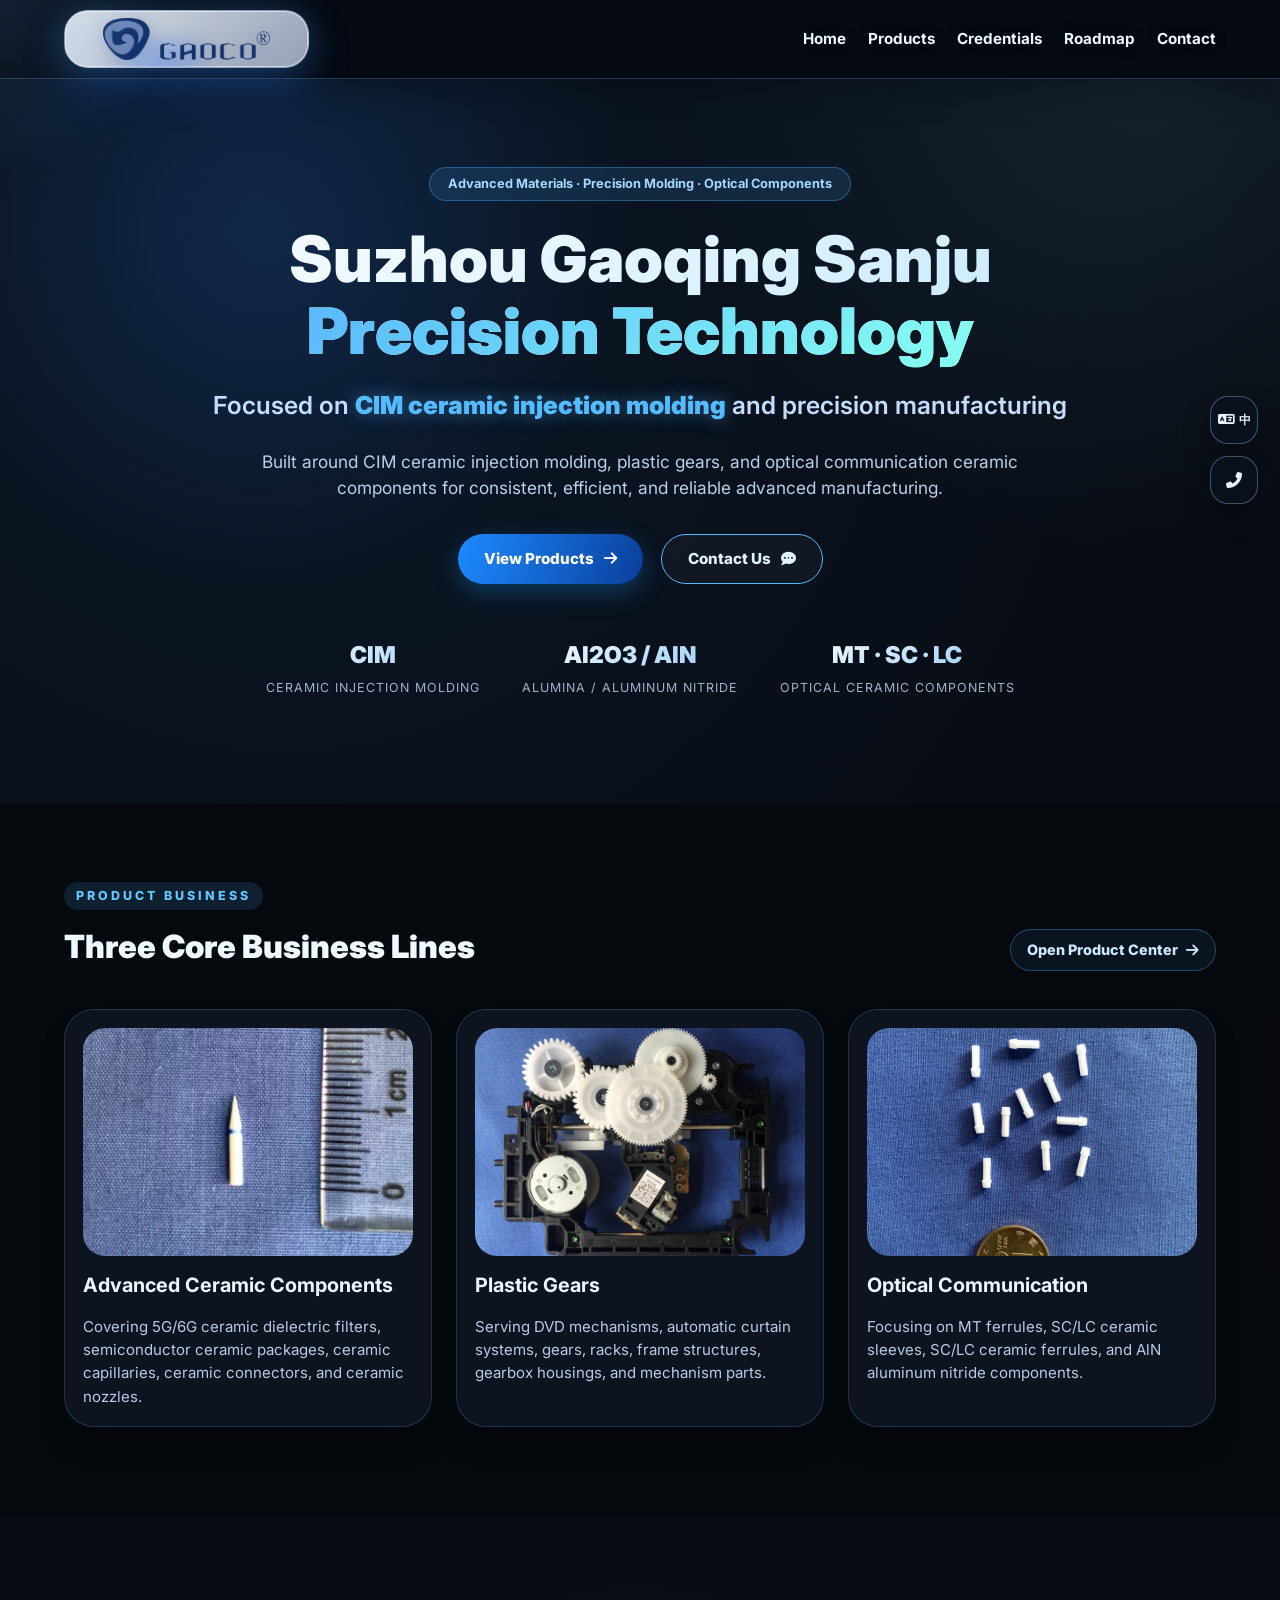
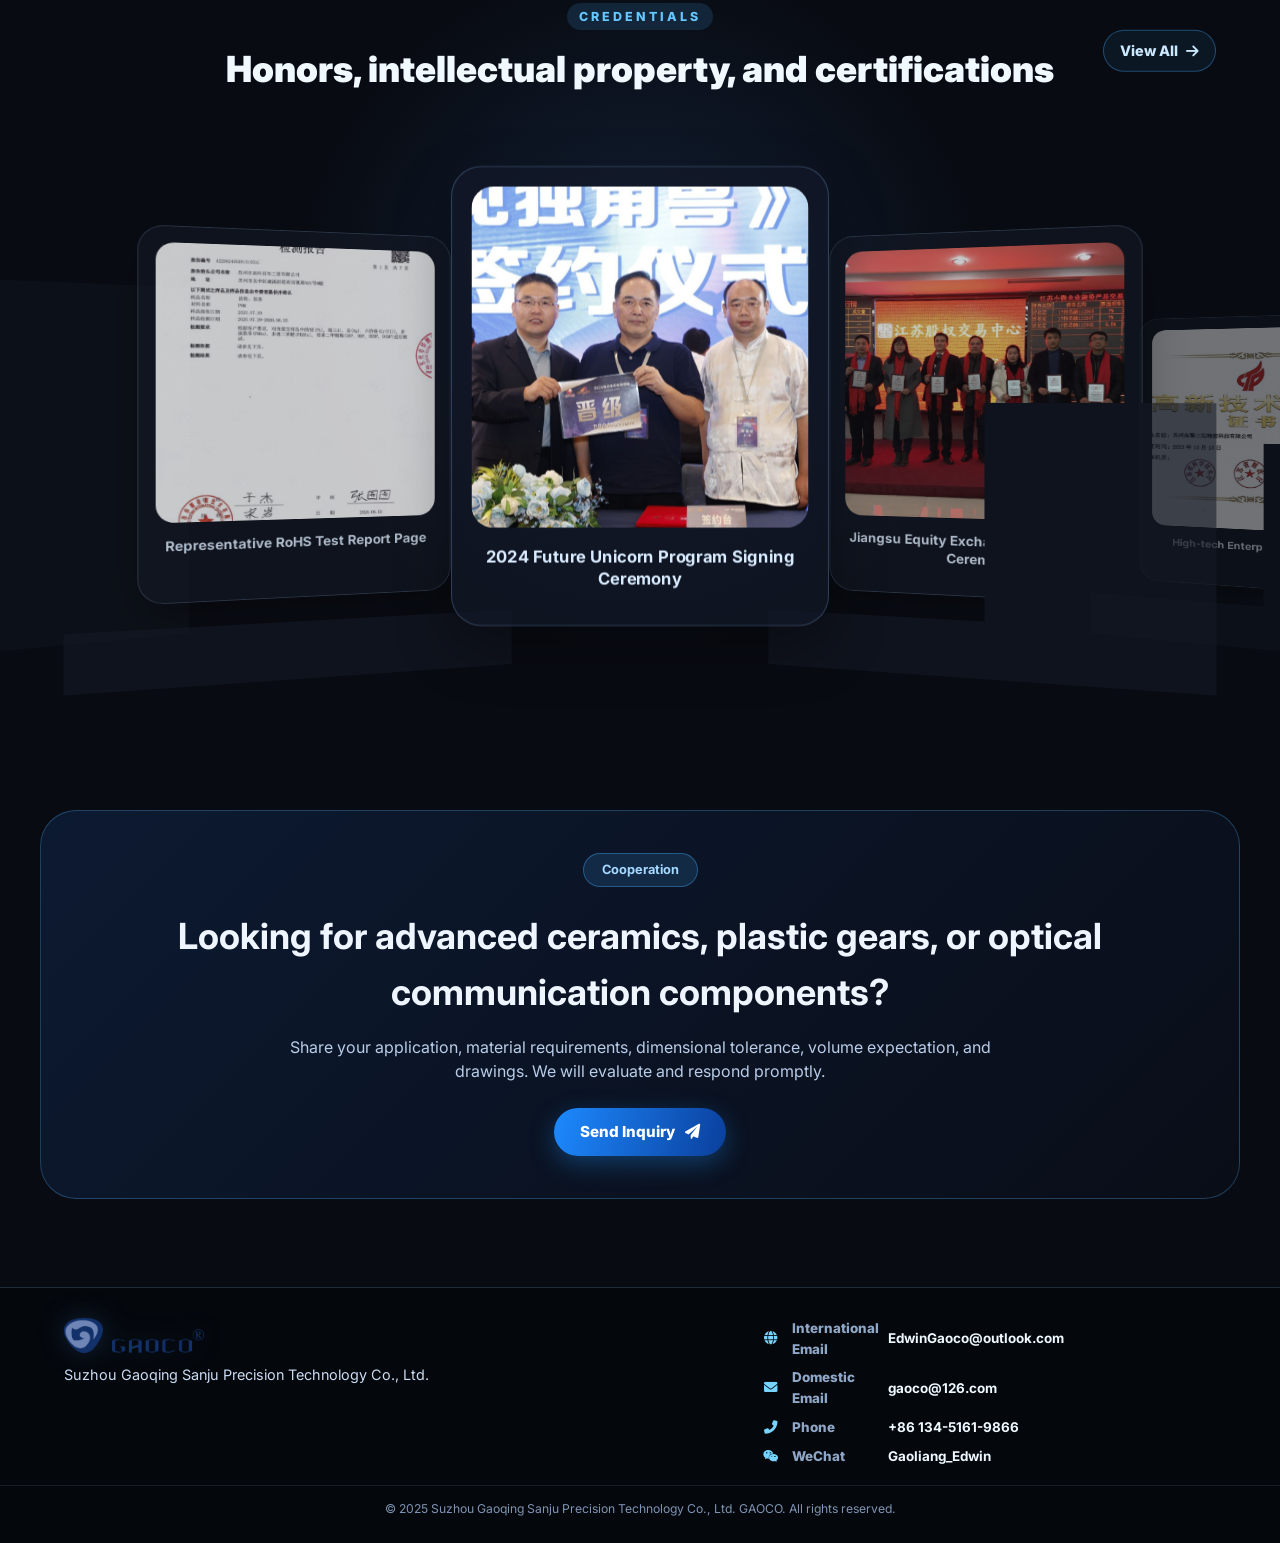
==== index.html @ 497a9c97 "Add files via upload" ====
<!DOCTYPE html>

<html lang="zh-CN">
<head>
<meta charset="utf-8"/>
<meta content="width=device-width, initial-scale=1.0" name="viewport"/>
<title>苏州高擎三炬精密科技 | GAOCO 先进陶瓷 CIM 塑胶齿轮 光通信</title>
<meta content="我们聚焦先进陶瓷、CIM陶瓷精密注塑成型、塑胶齿轮、DVD机芯零部件、光通信MT插芯、陶瓷劈刀、Al2O3与AlN器件。" name="description"/>
<meta content="苏州高擎三炬精密科技有限公司, Suzhou Gaoqing Sanju Precision Technology Co. Ltd., GAOCO, 先进陶瓷, advanced ceramics, CIM, ceramic injection molding, 陶瓷精密注塑成型, Al2O3, AlN, 氧化铝, 氮化铝, alumina, aluminum nitride, 粉体, powder, 器件, components, 塑胶, plastic, 塑胶齿轮, plastic gears, 齿轮齿条, gear rack, 光通信, optical communication, 陶瓷劈刀, ceramic capillary, MT插芯, MT ferrule, SC/LC陶瓷套筒, ceramic sleeve, SC/LC陶瓷插芯, ceramic ferrule, 5G陶瓷滤波器, 6G陶瓷滤波器" name="keywords"/>
<meta content="苏州高擎三炬精密科技有限公司" name="author"/>
<meta content="index, follow" name="robots"/>
<link href="https://gaoco.org/" rel="canonical"/>
<meta content="苏州高擎三炬精密科技 | GAOCO 先进陶瓷 CIM 塑胶齿轮 光通信" property="og:title"/>
<meta content="我们聚焦先进陶瓷、CIM陶瓷精密注塑成型、塑胶齿轮、DVD机芯零部件、光通信MT插芯、陶瓷劈刀、Al2O3与AlN器件。" property="og:description"/>
<meta content="website" property="og:type"/>
<meta content="https://gaoco.org/" property="og:url"/>
<meta content="GAOCO | 苏州高擎三炬精密科技有限公司" property="og:site_name"/>
<meta content="zh_CN" property="og:locale"/>
<link href="assets/favicon.ico" rel="icon"/>
<link href="assets/favicon.ico" rel="apple-touch-icon"/>
<link href="https://fonts.googleapis.com/css2?family=Inter:wght@400;500;600;700;800;900&amp;display=swap" rel="stylesheet"/>
<link href="https://cdnjs.cloudflare.com/ajax/libs/font-awesome/6.0.0-beta3/css/all.min.css" rel="stylesheet"/>
<link href="style.css?v=20260614-14" rel="stylesheet"/>
</head>
<body data-page="home">
<div aria-hidden="true" class="cursor-glow"></div>
<aside aria-label="Quick actions" class="floating-sidebar">
<button aria-label="Switch language" class="float-btn language-toggle" id="languageToggle" type="button">
<i aria-hidden="true" class="fas fa-language"></i>
<span id="languageToggleText">EN</span>
</button>
<a aria-label="Contact Us" class="float-btn" href="contacts.html">
<i aria-hidden="true" class="fas fa-phone-alt"></i>
</a>
</aside>
<header class="site-header">
<div class="container header-flex">
<a aria-label="GAOCO Home" class="brand-logo" href="index.html">
<span class="brand-logo-shell">
<span aria-hidden="true" class="brand-logo-glow"></span>
<img alt="GAOCO trademark logo" src="assets/gaoco-logo-transparent.png"/>
</span>
</a>
<button aria-expanded="false" aria-label="Toggle navigation" class="mobile-menu-btn" data-menu-toggle="" type="button">
<i aria-hidden="true" class="fas fa-bars"></i>
</button>
<nav aria-label="Main navigation" id="mainNav">
<a data-i18n="navHome" href="index.html">首页</a>
<a data-i18n="navProducts" href="products.html">产品</a>
<a data-i18n="navCredentials" href="credentials.html">资质荣誉</a>
<a data-i18n="navRoadmap" href="roadmap.html">发展方向</a>
<a data-i18n="navContact" href="contacts.html">联系</a>
</nav>
</div>
</header>
<main>
<section class="hero" id="home">
<div class="container hero-inner">
<div class="badge" data-i18n="homeBadge">先进材料 · 精密成型 · 光通信器件</div>
<h1>
<span data-i18n="homeTitleLine1">苏州高擎三炬</span><br/>
<span class="highlight" data-i18n="homeTitleHighlight">精密科技</span>
</h1>
<div class="dynamic-wrap">
<span data-i18n="homeFocusPrefix">聚焦</span>
<span id="changingWord">先进陶瓷</span>
<span data-i18n="homeFocusSuffix">与精密制造</span>
</div>
<p data-i18n="homeSubtitle">以 CIM 陶瓷精密注塑成型、塑胶齿轮与光通信陶瓷器件为核心，服务高一致性、高效率、高可靠性的先进制造需求。</p>
<div class="btn-group">
<a class="btn btn-primary" href="products.html#productSelector"><span data-i18n="homeProductBtn">查看产品</span><i aria-hidden="true" class="fas fa-arrow-right"></i></a>
<a class="btn btn-outline" href="contacts.html"><span data-i18n="homeContactBtn">联系合作</span><i aria-hidden="true" class="fas fa-comment-dots"></i></a>
</div>
<div class="stats">
<div><strong>CIM</strong><span data-i18n="statCim">陶瓷精密注塑</span></div>
<div><strong>Al2O3 / AlN</strong><span data-i18n="statMaterials">氧化铝 / 氮化铝</span></div>
<div><strong>MT · SC · LC</strong><span data-i18n="statOptical">光通信陶瓷器件</span></div>
</div>
</div>
<div aria-hidden="true" class="hero-bg-shape"></div>
</section>
<section class="business-section" id="business">
<div class="container">
<div class="section-heading-row">
<div class="section-title align-left">
<span data-i18n="businessLabel">产品业务</span>
<h2 data-i18n="businessTitle">三大核心业务</h2>
</div>
<a class="section-link" href="products.html#productSelector"><span data-i18n="goProducts">进入产品中心</span><i aria-hidden="true" class="fas fa-arrow-right"></i></a>
</div>
<div class="business-grid">
<a class="business-card" data-open-product="advanced-ceramics" href="products.html#advanced-ceramics">
<div class="business-image"><img alt="Advanced ceramic components" src="assets/products/ceramic-capillary.jpg"/></div>
<h3 data-i18n="businessCeramicTitle">先进陶瓷器</h3>
<p data-i18n="businessCeramicText">覆盖 5G/6G 陶瓷介质滤波器、半导体陶瓷管壳、陶瓷劈刀、陶瓷连接器与陶瓷吸嘴。</p>
</a>
<a class="business-card" data-open-product="plastic-gears" href="products.html#plastic-gears">
<div class="business-image"><img alt="DVD mechanism plastic gears" src="assets/products/dvd-mechanism-main.jpg"/></div>
<h3 data-i18n="businessGearTitle">塑胶齿轮</h3>
<p data-i18n="businessGearText">面向 DVD 机芯、自动窗帘机、齿轮、齿条、框架结构件、齿轮箱体与机构件。</p>
</a>
<a class="business-card" data-open-product="optical-communication" href="products.html#optical-communication">
<div class="business-image"><img alt="Optical communication ceramics" src="assets/products/mt-ferrule.jpg"/></div>
<h3 data-i18n="businessOpticalTitle">光通信</h3>
<p data-i18n="businessOpticalText">聚焦 MT 插芯、SC/LC 陶瓷套筒、SC/LC 陶瓷插芯及 AlN 氮化铝相关器件。</p>
</a>
</div>
</div>
</section>
<section class="home-honors-section" id="honors">
<div class="container">
<div class="section-heading-row center-heading honor-heading-row">
<div class="section-title">
<span data-i18n="honorsLabel">资质荣誉</span>
<h2 data-i18n="honorsTitle">荣誉、知识产权与认证资料</h2>
</div>
<a class="section-link" href="credentials.html"><span data-i18n="goCredentials">查看全部</span><i aria-hidden="true" class="fas fa-arrow-right"></i></a>
</div>
<div aria-label="Company honors carousel" class="honor-orbit" data-honor-carousel=""><article class="honor-orbit-card" data-carousel-item=""><a aria-label="2024 预见未来独角兽计划签约仪式" href="credentials.html"><img alt="2024 预见未来独角兽计划签约仪式" src="assets/events/event-unicorn-signing.jpg"/></a><p data-bi="" data-en="2024 Future Unicorn Program Signing Ceremony" data-zh="2024 预见未来独角兽计划签约仪式">2024 预见未来独角兽计划签约仪式</p></article><article class="honor-orbit-card" data-carousel-item=""><a aria-label="江苏股权交易中心挂牌仪式" href="credentials.html"><img alt="江苏股权交易中心挂牌仪式" src="assets/events/event-equity-exchange.jpg"/></a><p data-bi="" data-en="Jiangsu Equity Exchange Center Listing Ceremony" data-zh="江苏股权交易中心挂牌仪式">江苏股权交易中心挂牌仪式</p></article><article class="honor-orbit-card" data-carousel-item=""><a aria-label="高新技术企业认定" href="credentials.html"><img alt="高新技术企业认定" src="assets/credentials/thumbs/cred-36.jpg"/></a><p data-bi="" data-en="High-tech Enterprise Recognition" data-zh="高新技术企业认定">高新技术企业认定</p></article><article class="honor-orbit-card" data-carousel-item=""><a aria-label="ISO 9001 质量管理体系认证" href="credentials.html"><img alt="ISO 9001 质量管理体系认证" src="assets/credentials/thumbs/cred-27.jpg"/></a><p data-bi="" data-en="ISO 9001 Quality Management System Certification" data-zh="ISO 9001 质量管理体系认证">ISO 9001 质量管理体系认证</p></article><article class="honor-orbit-card" data-carousel-item=""><a aria-label="GAOCO 商标注册" href="credentials.html"><img alt="GAOCO 商标注册" src="assets/credentials/thumbs/cred-14.jpg"/></a><p data-bi="" data-en="GAOCO Trademark Registration" data-zh="GAOCO 商标注册">GAOCO 商标注册</p></article><article class="honor-orbit-card" data-carousel-item=""><a aria-label="5G 陶瓷介质滤波器发明专利初审合格" href="credentials.html"><img alt="5G 陶瓷介质滤波器发明专利初审合格" src="assets/credentials/thumbs/cred-11.jpg"/></a><p data-bi="" data-en="5G Ceramic Dielectric Filter Patent Application: Preliminary Examination Passed" data-zh="5G 陶瓷介质滤波器发明专利初审合格">5G 陶瓷介质滤波器发明专利初审合格</p></article><article class="honor-orbit-card" data-carousel-item=""><a aria-label="陶瓷微孔注塑成型模具知识产权" href="credentials.html"><img alt="陶瓷微孔注塑成型模具知识产权" src="assets/credentials/thumbs/cred-08.jpg"/></a><p data-bi="" data-en="IP for Ceramic Micro-hole Injection Molding Mold" data-zh="陶瓷微孔注塑成型模具知识产权">陶瓷微孔注塑成型模具知识产权</p></article><article class="honor-orbit-card" data-carousel-item=""><a aria-label="江苏股权交易中心挂牌企业" href="credentials.html"><img alt="江苏股权交易中心挂牌企业" src="assets/credentials/thumbs/cred-18.jpg"/></a><p data-bi="" data-en="Listed Enterprise at Jiangsu Equity Exchange Center" data-zh="江苏股权交易中心挂牌企业">江苏股权交易中心挂牌企业</p></article><article class="honor-orbit-card" data-carousel-item=""><a aria-label="企业信用等级证书" href="credentials.html"><img alt="企业信用等级证书" src="assets/credentials/thumbs/cred-20.jpg"/></a><p data-bi="" data-en="Enterprise Credit Rating Certificate" data-zh="企业信用等级证书">企业信用等级证书</p></article><article class="honor-orbit-card" data-carousel-item=""><a aria-label="RoHS 检测报告代表页" href="credentials.html"><img alt="RoHS 检测报告代表页" src="assets/credentials/thumbs/cred-37.jpg"/></a><p data-bi="" data-en="Representative RoHS Test Report Page" data-zh="RoHS 检测报告代表页">RoHS 检测报告代表页</p></article></div>
</div>
</section>
<section class="cta-section">
<div class="container cta-card">
<span class="tag" data-i18n="homeCtaTag">项目合作</span>
<h2 data-i18n="homeCtaTitle">正在寻找先进陶瓷、塑胶齿轮或光通信器件方案？</h2>
<p data-i18n="homeCtaText">欢迎提供应用场景、材料要求、尺寸公差、产量预期与图纸资料，我们将尽快评估并反馈。</p>
<a class="btn btn-primary" href="contacts.html"><span data-i18n="homeCtaBtn">发送需求</span><i aria-hidden="true" class="fas fa-paper-plane"></i></a>
</div>
</section>
</main>
<footer class="site-footer">
<div class="container footer-grid footer-vertical">
<div class="footer-brand-block">
<img alt="GAOCO logo" class="footer-logo" src="assets/gaoco-logo-transparent.png"/>
<p data-i18n="footerCompany">苏州高擎三炬精密科技有限公司</p>
</div>
<div aria-label="Footer contact information" class="footer-contact-stack">
<div><i aria-hidden="true" class="fas fa-globe"></i><span data-i18n="footerInternationalEmail">国际邮箱</span><a href="mailto:EdwinGaoco@outlook.com">EdwinGaoco@outlook.com</a></div>
<div><i aria-hidden="true" class="fas fa-envelope"></i><span data-i18n="footerDomesticEmail">国内邮箱</span><a href="mailto:gaoco@126.com">gaoco@126.com</a></div>
<div><i aria-hidden="true" class="fas fa-phone-alt"></i><span data-i18n="footerPhone">电话</span><a href="tel:+8613451619866">+86 134-5161-9866</a></div>
<div><i aria-hidden="true" class="fab fa-weixin"></i><span data-i18n="footerWechat">微信</span><strong>Gaoliang_Edwin</strong></div>
</div>
</div>
<p class="footer-ownership" data-i18n="footerOwnership">© 2025 苏州高擎三炬精密科技有限公司 GAOCO. 保留一切权利。</p></footer>
<script defer="" src="script.js?v=20260614-14"></script>
</body>
</html>
---- style.css ----
*{margin:0;padding:0;box-sizing:border-box}html{scroll-behavior:smooth}body{font-family:'Inter',system-ui,-apple-system,BlinkMacSystemFont,'Segoe UI',sans-serif;background:#080b12;color:#eef5ff;line-height:1.55;overflow-x:hidden}a{color:inherit}.container{max-width:1200px;margin:0 auto;padding:0 24px}.cursor-glow{position:fixed;width:360px;height:360px;background:radial-gradient(circle,rgba(103,180,255,.14),rgba(103,180,255,0) 70%);border-radius:50%;pointer-events:none;transform:translate(-50%,-50%);z-index:999;will-change:left,top}.floating-sidebar{position:fixed;right:22px;top:50%;transform:translateY(-50%);display:flex;flex-direction:column;gap:12px;z-index:800}.float-btn{width:48px;height:48px;border-radius:18px;border:1px solid rgba(147,197,253,.38);background:rgba(11,18,31,.68);backdrop-filter:blur(16px);box-shadow:0 12px 28px rgba(0,0,0,.28);color:#e6f4ff;display:inline-flex;align-items:center;justify-content:center;gap:4px;cursor:pointer;text-decoration:none;transition:.22s ease;font-family:inherit;font-weight:800}.float-btn:hover{transform:translateX(-4px);background:rgba(66,165,245,.26);border-color:rgba(147,197,253,.8)}.float-btn span{font-size:.72rem}.site-header{position:sticky;top:0;z-index:700;background:rgba(7,12,23,.88);backdrop-filter:blur(18px);border-bottom:1px solid rgba(147,197,253,.24);box-shadow:0 10px 32px rgba(0,0,0,.22)}.header-flex{display:flex;justify-content:space-between;align-items:center;gap:22px;min-height:78px}.brand-logo{display:inline-flex;text-decoration:none;align-items:center}.brand-logo-shell{position:relative;display:inline-flex;align-items:center;height:58px;width:245px;padding:7px 16px;border-radius:24px;background:linear-gradient(135deg,rgba(255,255,255,.78),rgba(221,235,255,.62));border:1px solid rgba(26,55,111,.2);box-shadow:0 0 0 1px rgba(255,255,255,.55) inset,0 16px 42px rgba(24,72,150,.18),0 0 35px rgba(79,156,255,.16);overflow:hidden}.brand-logo-shell::after{content:"";position:absolute;inset:-50% auto -50% -80%;width:45%;transform:rotate(18deg);background:linear-gradient(90deg,transparent,rgba(255,255,255,.85),transparent);animation:logoSweep 5.5s ease-in-out infinite}.brand-logo-glow{position:absolute;inset:auto auto -38px 22px;width:150px;height:70px;background:radial-gradient(circle,rgba(44,117,255,.35),transparent 70%);filter:blur(6px)}.brand-logo img{position:relative;z-index:2;width:100%;height:100%;object-fit:contain;filter:drop-shadow(0 4px 10px rgba(19,54,117,.22))}.mobile-menu-btn{display:none;background:rgba(8,15,28,.72);color:#eaf5ff;border:1px solid rgba(147,197,253,.38);border-radius:15px;width:44px;height:44px}nav{display:flex;gap:22px;flex-wrap:wrap;align-items:center}nav a{color:#eff7ff;text-decoration:none;font-weight:700;font-size:.95rem;text-shadow:0 1px 12px rgba(0,0,0,.4);transition:.2s ease;position:relative}nav a::after{content:"";position:absolute;left:0;bottom:-8px;width:0;height:2px;background:#78c8ff;transition:.2s ease}nav a:hover{color:#fff}nav a:hover::after{width:100%}@keyframes logoSweep{0%,35%{left:-80%;opacity:0}55%{opacity:1}78%,100%{left:130%;opacity:0}}
.badge,.tag{display:inline-block;background:rgba(66,165,245,.15);padding:6px 18px;border-radius:40px;font-size:.8rem;font-weight:700;color:#a7d8ff;border:1px solid rgba(66,165,245,.4);margin-bottom:22px}.hero{position:relative;padding:88px 0 106px;overflow:hidden;background:radial-gradient(circle at 20% 20%,rgba(52,123,255,.16),transparent 32%),radial-gradient(circle at 90% 0%,rgba(122,214,255,.1),transparent 35%)}.hero-inner{text-align:center;position:relative;z-index:2}.hero h1{font-size:clamp(2.3rem,6vw,4rem);font-weight:900;line-height:1.12;margin-bottom:20px;background:linear-gradient(135deg,#fff,#bfe7ff);-webkit-background-clip:text;background-clip:text;color:transparent}.highlight{background:linear-gradient(135deg,#58b8ff,#87fff1);-webkit-background-clip:text;background-clip:text;color:transparent}.dynamic-wrap{font-size:clamp(1.1rem,3vw,1.55rem);font-weight:600;margin:18px 0 24px;color:#c3ddff}.dynamic-wrap #changingWord{color:#54bbff;font-weight:900;display:inline-block;min-width:126px;text-shadow:0 0 18px rgba(84,187,255,.5)}.hero p{font-size:1.08rem;color:#bad0eb;max-width:760px;margin:0 auto 32px}.btn-group{display:flex;justify-content:center;gap:18px;flex-wrap:wrap;margin-bottom:54px}.btn{display:inline-flex;align-items:center;justify-content:center;gap:10px;padding:12px 26px;font-weight:800;border-radius:40px;font-size:.95rem;cursor:pointer;transition:.25s ease;border:none;font-family:inherit;text-decoration:none}.btn-primary{background:linear-gradient(105deg,#1d8aff,#0a3f9c);color:white;box-shadow:0 8px 24px rgba(30,136,229,.35)}.btn-primary:hover{transform:translateY(-3px);box-shadow:0 16px 35px rgba(30,136,229,.45)}.btn-outline{background:rgba(255,255,255,.03);border:1px solid #58b8ff;color:#e0f2fe}.btn-outline:hover{background:rgba(88,184,255,.1);border-color:#9de9ff;transform:translateY(-2px)}.stats{display:flex;justify-content:center;gap:42px;flex-wrap:wrap}.stats div{text-align:center}.stats strong{display:block;font-size:1.45rem;font-weight:900;background:linear-gradient(135deg,#fff,#90caf9);-webkit-background-clip:text;background-clip:text;color:transparent}.stats span{font-size:.78rem;text-transform:uppercase;letter-spacing:1px;color:#9fb2cc}.hero-bg-shape{position:absolute;top:-30%;left:-20%;width:140%;height:140%;background:radial-gradient(circle at 30% 40%,rgba(30,136,229,.1),transparent 70%);pointer-events:none}.page-hero{padding:78px 0 54px;text-align:center;background:radial-gradient(circle at 30% 10%,rgba(66,165,245,.16),transparent 35%),radial-gradient(circle at 80% 20%,rgba(128,222,234,.08),transparent 30%)}.page-hero h1{max-width:900px;margin:0 auto 18px;font-size:clamp(2rem,5vw,3rem);line-height:1.16;font-weight:900;background:linear-gradient(135deg,#fff,#a7d8ff);-webkit-background-clip:text;background-clip:text;color:transparent}.page-hero p{max-width:760px;margin:0 auto;color:#aec1dc;font-size:1.05rem}.section-heading-row{display:flex;justify-content:space-between;align-items:flex-end;gap:24px;margin-bottom:38px}.center-heading{align-items:center}.section-title{text-align:center;margin-bottom:42px}.section-title.align-left{text-align:left;margin-bottom:0}.section-title span{display:inline-block;font-size:.78rem;font-weight:800;text-transform:uppercase;letter-spacing:3px;color:#64c7ff;background:rgba(66,165,245,.15);padding:4px 12px;border-radius:30px;margin-bottom:12px}.section-title h2{font-size:clamp(1.7rem,4vw,2.25rem);font-weight:900;color:#f0f9ff}.section-link{display:inline-flex;align-items:center;gap:8px;flex-shrink:0;color:#cceaff;text-decoration:none;border:1px solid rgba(66,165,245,.38);background:rgba(66,165,245,.08);padding:9px 16px;border-radius:999px;font-size:.9rem;font-weight:800;transition:.2s}.section-link:hover{color:#fff;background:rgba(66,165,245,.22);transform:translateY(-2px)}
.business-section,.products-section,.credential-section,.roadmap-section{padding:78px 0 88px}.business-section{background:rgba(5,7,12,.72)}.business-grid{display:grid;grid-template-columns:repeat(3,minmax(0,1fr));gap:24px}.business-card,.product-detail-card,.credential-doc-card,.roadmap-card,.contact-list-card,.curtain-placeholder-card{background:rgba(18,24,39,.76);border:1px solid rgba(90,174,255,.22);border-radius:30px;box-shadow:0 20px 38px -22px rgba(0,0,0,.58);transition:.25s ease}.business-card{text-decoration:none;padding:18px;display:flex;flex-direction:column;gap:14px}.business-card:hover,.product-detail-card:hover,.credential-doc-card:hover,.roadmap-card:hover{transform:translateY(-6px);border-color:rgba(90,174,255,.58);background:rgba(25,33,51,.88)}.business-image,.detail-image,.credential-thumb{border-radius:22px;overflow:hidden;background:linear-gradient(135deg,rgba(66,165,245,.18),rgba(255,255,255,.08));position:relative}.business-image{aspect-ratio:1.45/1}.business-image img,.detail-image img,.credential-thumb img{width:100%;height:100%;object-fit:cover;display:block}.business-card h3,.product-detail-card h3{font-size:1.24rem}.business-card p,.product-detail-card p,.credential-doc-card p,.roadmap-card p{color:#b8cbe6;font-size:.94rem}.home-honors-section{padding:84px 0 96px;overflow:hidden;background:radial-gradient(circle at 50% 50%,rgba(78,152,255,.1),transparent 45%)}.honor-orbit{position:relative;height:420px;max-width:1100px;margin:0 auto;perspective:1200px}.honor-orbit-card{position:absolute;top:50%;left:50%;width:260px;height:318px;transform:translate(-50%,-50%) scale(.6);opacity:0;z-index:1;border-radius:28px;background:rgba(18,24,39,.72);border:1px solid rgba(147,197,253,.24);box-shadow:0 20px 50px rgba(0,0,0,.35);padding:14px;transition:transform .7s cubic-bezier(.2,.8,.2,1),opacity .7s,z-index .7s,filter .7s}.honor-orbit-card img{width:100%;height:230px;object-fit:cover;border-radius:20px;background:#e9f0fb}.honor-orbit-card p{margin-top:10px;font-size:.86rem;color:#d9ebff;font-weight:700;text-align:center}.honor-orbit-card.pos-center{opacity:1;z-index:5;transform:translate(-50%,-50%) translateX(0) scale(1.08);filter:none}.honor-orbit-card.pos-left1{opacity:.78;z-index:4;transform:translate(-50%,-50%) translateX(-260px) translateY(16px) rotateY(18deg) scale(.9);filter:saturate(.85)}.honor-orbit-card.pos-right1{opacity:.78;z-index:4;transform:translate(-50%,-50%) translateX(260px) translateY(16px) rotateY(-18deg) scale(.9);filter:saturate(.85)}.honor-orbit-card.pos-left2{opacity:.42;z-index:2;transform:translate(-50%,-50%) translateX(-480px) translateY(46px) rotateY(30deg) scale(.72);filter:saturate(.7) blur(.2px)}.honor-orbit-card.pos-right2{opacity:.42;z-index:2;transform:translate(-50%,-50%) translateX(480px) translateY(46px) rotateY(-30deg) scale(.72);filter:saturate(.7) blur(.2px)}.honor-orbit-card.is-paused{box-shadow:0 0 0 1px rgba(145,220,255,.9),0 24px 70px rgba(64,168,255,.32)}.carousel-hint{text-align:center;color:#9fb5d2;font-size:.86rem;margin-top:8px}.cta-section{padding:40px 0 88px}.cta-card{padding:42px;border-radius:36px;text-align:center;background:linear-gradient(135deg,rgba(13,28,52,.92),rgba(10,14,24,.95));border:1px solid rgba(88,184,255,.28)}.cta-card h2{font-size:clamp(1.55rem,4vw,2.25rem);margin-bottom:14px}.cta-card p{max-width:720px;margin:0 auto 24px;color:#b9cce8}.product-selector-wrap{scroll-margin-top:110px}.compact-title{margin-bottom:18px}.product-selector{display:grid;grid-template-columns:repeat(3,minmax(0,1fr));gap:14px;background:rgba(15,22,35,.64);padding:10px;border:1px solid rgba(88,184,255,.22);border-radius:28px;position:sticky;top:96px;z-index:50;backdrop-filter:blur(14px)}.product-tab,.credential-tab{border:1px solid rgba(147,197,253,.25);background:rgba(255,255,255,.04);color:#cfe7ff;border-radius:20px;padding:15px 18px;font-family:inherit;font-weight:900;display:flex;align-items:center;justify-content:center;gap:10px;cursor:pointer;transition:.22s}.product-tab:hover,.product-tab.active,.credential-tab:hover,.credential-tab.active{background:linear-gradient(135deg,rgba(43,136,255,.35),rgba(55,210,255,.15));border-color:rgba(122,209,255,.72);color:#fff;box-shadow:0 14px 30px rgba(0,0,0,.22)}.product-panels{margin-top:32px}.product-panel{display:none;animation:panelIn .35s ease;scroll-margin-top:124px}.product-panel.active{display:block}@keyframes panelIn{from{opacity:0;transform:translateY(12px)}to{opacity:1;transform:translateY(0)}}.panel-head{max-width:840px;margin:0 auto 26px;text-align:center}.panel-head h2{font-size:clamp(1.6rem,4vw,2.25rem);margin-bottom:12px}.panel-head p{color:#b7cae5}.detailed-grid{display:grid;grid-template-columns:repeat(3,minmax(0,1fr));gap:24px}.optical-grid{grid-template-columns:repeat(4,minmax(0,1fr))}.product-detail-card{padding:18px}.detail-image{aspect-ratio:1.28/1;margin-bottom:16px}.cooperation-note{margin-top:12px;padding:12px;border-radius:16px;background:rgba(89,172,255,.1);border:1px solid rgba(89,172,255,.25);color:#e4f5ff!important;font-weight:700}.product-side-tools{position:fixed;left:20px;top:50%;transform:translateY(-50%);z-index:650;display:flex;flex-direction:column;gap:10px}.product-side-tools button{width:88px;min-height:54px;border-radius:18px;border:1px solid rgba(147,197,253,.35);background:rgba(11,18,31,.72);color:#eaf6ff;backdrop-filter:blur(15px);cursor:pointer;font-family:inherit;font-weight:800;font-size:.78rem;display:flex;flex-direction:column;align-items:center;justify-content:center;gap:4px;box-shadow:0 12px 28px rgba(0,0,0,.24)}.product-side-tools button:hover{background:rgba(66,165,245,.25)}.star-assembly{position:relative;min-height:720px;border-radius:42px;background:radial-gradient(circle at 50% 46%,rgba(90,174,255,.18),rgba(13,20,35,.94) 55%,rgba(7,10,18,.96));border:1px solid rgba(88,184,255,.25);overflow:hidden;padding:34px;margin-bottom:28px}.assembly-copy{position:relative;z-index:4;text-align:center;max-width:760px;margin:0 auto 18px}.assembly-copy h3{font-size:1.7rem;margin-bottom:8px}.assembly-copy p{color:#bcd0ec}.assembly-main-button{position:absolute;left:50%;top:54%;transform:translate(-50%,-50%);z-index:5;width:min(720px,72%);aspect-ratio:1.34/1;border:0;border-radius:34px;background:rgba(255,255,255,.04);cursor:pointer;transition:.6s cubic-bezier(.2,.8,.2,1);box-shadow:0 24px 70px rgba(0,0,0,.38),0 0 0 1px rgba(132,210,255,.22);overflow:hidden}.assembly-main-button img{width:100%;height:100%;object-fit:cover;display:block}.assembly-main-button::after{content:"";position:absolute;inset:0;background:linear-gradient(180deg,transparent,rgba(5,10,20,.42));opacity:.7}.assembly-pulse{position:absolute;left:50%;bottom:20px;transform:translateX(-50%);z-index:2;display:inline-flex;align-items:center;gap:8px;background:rgba(10,19,35,.72);border:1px solid rgba(147,197,253,.35);border-radius:999px;color:#e8f6ff;padding:10px 16px;font-weight:900;backdrop-filter:blur(12px)}.star-assembly.expanded .assembly-main-button{width:min(360px,42%);top:52%;box-shadow:0 0 0 1px rgba(143,222,255,.55),0 26px 80px rgba(36,140,255,.25);transform:translate(-50%,-50%) scale(.86)}.star-frame{position:absolute;inset:122px 28px 28px;z-index:3;pointer-events:none}.star-part{position:absolute;width:190px;min-height:188px;border-radius:24px;padding:12px;background:rgba(17,25,42,.88);border:1px solid rgba(147,197,253,.28);box-shadow:0 18px 40px rgba(0,0,0,.32);opacity:0;transform:translate(-50%,-50%) scale(.55);transition:.6s cubic-bezier(.2,.8,.2,1);pointer-events:auto}.star-part img{width:100%;height:104px;object-fit:cover;border-radius:16px;background:#dfe9f6}.star-part h4{font-size:.88rem;margin-top:8px}.star-part p{font-size:.74rem;color:#b8cbe6;line-height:1.35}.star-assembly.expanded .star-part{opacity:1;transform:translate(-50%,-50%) scale(1)}.part-pos-1{left:16%;top:22%}.part-pos-2{left:34%;top:16%}.part-pos-3{left:66%;top:16%}.part-pos-4{left:84%;top:22%}.part-pos-5{left:12%;top:52%}.part-pos-6{left:88%;top:52%}.part-pos-7{left:17%;top:82%}.part-pos-8{left:36%;top:88%}.part-pos-9{left:64%;top:88%}.part-pos-10{left:83%;top:82%}.part-pos-11{left:50%;top:10%}.part-pos-12{left:50%;top:94%}.curtain-placeholder-card{display:grid;grid-template-columns:230px 1fr;gap:24px;padding:24px;align-items:center}.image-placeholder{min-height:190px;border-radius:24px;background:linear-gradient(135deg,rgba(78,152,255,.18),rgba(255,255,255,.05));display:flex;align-items:center;justify-content:center;color:#80d7ff;font-size:3.2rem;border:1px dashed rgba(147,197,253,.3)}.curtain-placeholder-card h3{font-size:1.35rem;margin-bottom:10px}.curtain-placeholder-card p{color:#b9cce8}.credential-tabs{display:flex;flex-wrap:wrap;gap:12px;justify-content:center;margin-bottom:32px}.credential-tab{padding:12px 16px}.credential-panel{display:none;animation:panelIn .35s ease}.credential-panel.active{display:block}.small-head{text-align:left;max-width:100%;margin-bottom:18px}.credential-doc-grid{display:grid;grid-template-columns:repeat(3,minmax(0,1fr));gap:22px}.credential-doc-card{overflow:hidden}.credential-thumb{display:block;aspect-ratio:1.18/1;text-decoration:none;background:#eef5ff}.credential-thumb img{transition:.3s ease}.credential-doc-card:hover .credential-thumb img{transform:scale(1.03)}.doc-chip{position:absolute;right:12px;bottom:12px;background:rgba(5,12,24,.8);border:1px solid rgba(147,197,253,.34);border-radius:999px;padding:4px 10px;font-size:.72rem;font-weight:900;color:#eaf6ff}.credential-card-body{padding:18px}.credential-card-body h3{font-size:1rem;margin-bottom:8px}.credentials-hero{background:radial-gradient(circle at 20% 20%,rgba(91,141,255,.18),transparent 35%),radial-gradient(circle at 80% 10%,rgba(91,232,255,.08),transparent 32%)}.wall-hero{position:relative;min-height:420px;padding:96px 0;display:flex;align-items:center;background-image:linear-gradient(100deg,rgba(4,8,18,.94),rgba(8,15,30,.76) 50%,rgba(12,22,42,.5)),url('assets/gaoco-wall.jpg');background-size:cover;background-position:center}.contact-hero-inner{text-align:left}.contact-hero h1{font-size:clamp(2rem,5vw,3.2rem);max-width:760px;font-weight:900;line-height:1.16;background:linear-gradient(135deg,#fff,#bfe7ff);-webkit-background-clip:text;background-clip:text;color:transparent;margin-bottom:16px}.contact-hero p{max-width:600px;color:#d7e7fb}.compact-contact-section{padding:64px 0 86px}.contact-list-card{max-width:820px;padding:20px;border-radius:34px}.contact-row{display:grid;grid-template-columns:54px 1fr;gap:16px;align-items:center;padding:18px;border-bottom:1px solid rgba(147,197,253,.14)}.contact-row:last-child{border-bottom:0}.contact-row i{width:48px;height:48px;border-radius:17px;background:rgba(90,174,255,.12);display:flex;align-items:center;justify-content:center;color:#6fd0ff;font-size:1.25rem}.contact-row span{display:block;font-size:.78rem;color:#95adc9;margin-bottom:2px;font-weight:800;text-transform:uppercase;letter-spacing:.08em}.contact-row a,.contact-row strong{font-size:1.12rem;color:#f0f8ff;text-decoration:none;word-break:break-word}.contact-row a:hover{color:#77d4ff}.muted-row strong{font-size:1rem;color:#cdddf1}.roadmap-grid{display:grid;grid-template-columns:repeat(2,minmax(0,1fr));gap:24px}.roadmap-card{padding:30px}.roadmap-card span{font-size:2.4rem;font-weight:900;color:rgba(90,174,255,.28)}.roadmap-card h2{font-size:1.25rem;margin:8px 0 10px}.site-footer{padding:30px 0;border-top:1px solid rgba(147,197,253,.18);background:rgba(4,7,13,.92)}.footer-grid{display:flex;align-items:center;justify-content:space-between;gap:22px;flex-wrap:wrap}.footer-logo{width:140px;max-height:44px;object-fit:contain;filter:drop-shadow(0 0 14px rgba(95,174,255,.18))}.site-footer p{color:#cbdcf2;font-size:.9rem;margin-top:4px}.footer-contact-line{color:#8ea5c4;font-size:.8rem;line-height:1.6}.simple-footer .footer-grid{justify-content:center;text-align:center}
@media (max-width:1100px){.optical-grid,.detailed-grid{grid-template-columns:repeat(2,minmax(0,1fr))}.honor-orbit-card.pos-left2{transform:translate(-50%,-50%) translateX(-370px) translateY(48px) rotateY(30deg) scale(.68)}.honor-orbit-card.pos-right2{transform:translate(-50%,-50%) translateX(370px) translateY(48px) rotateY(-30deg) scale(.68)}.product-side-tools{left:10px}.star-part{width:170px}.star-assembly{min-height:760px}}
@media (max-width:820px){.container{padding:0 18px}.cursor-glow{display:none}.floating-sidebar{right:14px;bottom:18px;top:auto;transform:none;flex-direction:row}.site-header{background:rgba(7,12,23,.92)}.header-flex{min-height:70px}.brand-logo-shell{width:206px;height:52px;border-radius:20px}.mobile-menu-btn{display:inline-flex;align-items:center;justify-content:center}nav{display:none;position:absolute;left:18px;right:18px;top:76px;background:rgba(10,18,32,.96);border:1px solid rgba(147,197,253,.26);border-radius:22px;padding:16px;flex-direction:column;align-items:stretch;box-shadow:0 20px 46px rgba(0,0,0,.32)}nav.open{display:flex}nav a{padding:10px;text-align:center}.hero{padding:70px 0 78px}.section-heading-row{align-items:flex-start;flex-direction:column}.business-grid,.roadmap-grid{grid-template-columns:1fr}.stats{gap:24px}.product-selector{position:relative;top:auto;grid-template-columns:1fr}.product-side-tools{left:auto;right:14px;top:auto;bottom:82px;transform:none}.product-side-tools button{width:74px;min-height:48px;font-size:.7rem}.detailed-grid,.optical-grid,.credential-doc-grid{grid-template-columns:1fr}.star-assembly{min-height:unset;padding:22px;display:flex;flex-direction:column;gap:20px}.assembly-main-button{position:relative;left:auto;top:auto;transform:none;width:100%;order:2}.star-assembly.expanded .assembly-main-button{width:100%;top:auto;transform:scale(.86);align-self:center}.star-frame{position:relative;inset:auto;display:grid;grid-template-columns:1fr;gap:14px;order:3}.star-part,.star-assembly.expanded .star-part{position:relative;left:auto!important;top:auto!important;width:100%;min-height:0;transform:none;display:grid;grid-template-columns:96px 1fr;gap:12px;align-items:center}.star-part{display:none}.star-assembly.expanded .star-part{display:grid;opacity:1}.star-part img{height:82px}.curtain-placeholder-card{grid-template-columns:1fr}.honor-orbit{height:360px}.honor-orbit-card{width:220px;height:286px}.honor-orbit-card img{height:204px}.honor-orbit-card.pos-center{transform:translate(-50%,-50%) scale(1)}.honor-orbit-card.pos-left1{transform:translate(-50%,-50%) translateX(-172px) translateY(20px) rotateY(18deg) scale(.78);opacity:.55}.honor-orbit-card.pos-right1{transform:translate(-50%,-50%) translateX(172px) translateY(20px) rotateY(-18deg) scale(.78);opacity:.55}.honor-orbit-card.pos-left2,.honor-orbit-card.pos-right2{opacity:0}.contact-row{grid-template-columns:44px 1fr;padding:15px 8px}.contact-row i{width:42px;height:42px}.footer-grid{justify-content:center;text-align:center}.footer-contact-line{text-align:center}.wall-hero{min-height:360px;padding:76px 0}.contact-hero-inner{text-align:center}.contact-hero p{margin:0 auto}}
@media (max-width:480px){.brand-logo-shell{width:176px;height:48px;padding:7px 10px}.float-btn{width:44px;height:44px}.hero h1{font-size:2.35rem}.page-hero{padding:58px 0 42px}.business-section,.products-section,.credential-section,.roadmap-section{padding:58px 0 66px}.cta-card{padding:28px}.honor-orbit-card.pos-left1,.honor-orbit-card.pos-right1{opacity:0}.star-part p{font-size:.72rem}.product-side-tools{display:none}}


/* v20260614-05 refinements */
.brand-logo-shell{background:linear-gradient(135deg,rgba(245,249,255,.9),rgba(209,226,255,.7));box-shadow:0 0 0 1px rgba(255,255,255,.55) inset,0 18px 45px rgba(31,109,255,.22),0 0 36px rgba(95,190,255,.24)}
.business-section .section-title h2{font-size:clamp(1.55rem,4vw,2rem)}
.home-honors-section{padding:88px 0 104px;background:radial-gradient(circle at 50% 46%,rgba(78,152,255,.16),transparent 44%)}
.honor-orbit{height:490px;max-width:1220px}
.honor-orbit-card{width:315px;height:382px;padding:16px}
.honor-orbit-card img{height:286px}
.honor-orbit-card p{font-size:.92rem;line-height:1.3;display:-webkit-box;-webkit-line-clamp:2;-webkit-box-orient:vertical;overflow:hidden}
.honor-orbit-card.pos-center{transform:translate(-50%,-50%) scale(1.08)}
.honor-orbit-card.pos-left1{transform:translate(-50%,-50%) translateX(-310px) translateY(18px) rotateY(18deg) scale(.88)}
.honor-orbit-card.pos-right1{transform:translate(-50%,-50%) translateX(310px) translateY(18px) rotateY(-18deg) scale(.88)}
.honor-orbit-card.pos-left2{transform:translate(-50%,-50%) translateX(-560px) translateY(54px) rotateY(30deg) scale(.66)}
.honor-orbit-card.pos-right2{transform:translate(-50%,-50%) translateX(560px) translateY(54px) rotateY(-30deg) scale(.66)}
.carousel-hint{display:none!important}
#advanced-ceramics .detailed-grid,#optical-communication .optical-grid{grid-template-columns:1fr;max-width:1080px;margin:0 auto}
#advanced-ceramics .product-detail-card,#optical-communication .product-detail-card{display:grid;grid-template-columns:minmax(240px,360px) 1fr;gap:24px;align-items:center;padding:22px}
#advanced-ceramics .product-detail-card .detail-image,#optical-communication .product-detail-card .detail-image{grid-row:1 / span 4;grid-column:1;margin-bottom:0;aspect-ratio:1.35/1}
#advanced-ceramics .product-detail-card h3,#advanced-ceramics .product-detail-card p,#advanced-ceramics .product-detail-card .cooperation-note,#optical-communication .product-detail-card h3,#optical-communication .product-detail-card p,#optical-communication .product-detail-card .cooperation-note{grid-column:2}
#advanced-ceramics .product-detail-card h3,#optical-communication .product-detail-card h3{font-size:1.45rem}
#advanced-ceramics .product-detail-card p,#optical-communication .product-detail-card p{font-size:1rem;line-height:1.75}
.star-assembly{min-height:900px;overflow:visible}
.star-frame{inset:132px 32px 34px}
.star-assembly.expanded .assembly-main-button{width:min(340px,38%);top:59%;z-index:12;transform:translate(-50%,-50%) scale(.84)}
.star-part{width:176px;min-height:178px;z-index:4;cursor:pointer}
.star-part img{height:92px}
.star-part h4{font-size:.85rem}
.star-part p{font-size:.7rem;line-height:1.3;display:-webkit-box;-webkit-line-clamp:3;-webkit-box-orient:vertical;overflow:hidden}
.star-part.is-focused{z-index:40!important;box-shadow:0 0 0 1px rgba(147,222,255,.95),0 24px 70px rgba(54,157,255,.42);background:rgba(20,32,56,.98)}
.star-assembly.expanded .star-part.is-focused{transform:translate(-50%,-50%) scale(1.12)}
.part-pos-1{left:14%;top:20%}.part-pos-2{left:31%;top:17%}.part-pos-11{left:50%;top:14%}.part-pos-3{left:69%;top:17%}.part-pos-4{left:86%;top:20%}
.part-pos-5{left:12%;top:50%}.part-pos-6{left:88%;top:50%}.part-pos-7{left:14%;top:78%}.part-pos-8{left:32%;top:86%}.part-pos-12{left:50%;top:89%}.part-pos-9{left:68%;top:86%}.part-pos-10{left:86%;top:78%}
.footer-vertical{align-items:flex-start}
.footer-brand-block{min-width:220px}
.footer-contact-stack{display:grid;gap:8px;min-width:min(100%,460px)}
.footer-contact-stack div{display:grid;grid-template-columns:28px 88px 1fr;gap:8px;align-items:center;color:#cbdcf2;font-size:.84rem}
.footer-contact-stack i{color:#76d4ff;text-align:center}
.footer-contact-stack span{color:#8fa7c6;font-weight:800}
.footer-contact-stack a,.footer-contact-stack strong{color:#edf8ff;text-decoration:none;font-weight:700;word-break:break-word}
.footer-contact-stack a:hover{color:#78d4ff}
.credential-side-tools{position:fixed;left:20px;top:50%;transform:translateY(-50%);z-index:650;display:flex;flex-direction:column;gap:10px}
.credential-side-tools button{width:88px;min-height:54px;border-radius:18px;border:1px solid rgba(147,197,253,.35);background:rgba(11,18,31,.72);color:#eaf6ff;backdrop-filter:blur(15px);cursor:pointer;font-family:inherit;font-weight:800;font-size:.78rem;display:flex;flex-direction:column;align-items:center;justify-content:center;gap:4px;box-shadow:0 12px 28px rgba(0,0,0,.24)}
.credential-side-tools button:hover{background:rgba(66,165,245,.25)}
.credential-tabs{scroll-margin-top:116px}
.credential-panel .small-head .tag{display:none}
.credential-panel .small-head h2{font-size:clamp(1.65rem,4vw,2.25rem)}
.credential-thumb{border:0;width:100%;cursor:pointer;font-family:inherit;padding:0}
.credential-thumb:focus-visible{outline:2px solid #7bd4ff;outline-offset:3px}
.preview-modal{position:fixed;inset:0;z-index:1200;display:none;align-items:center;justify-content:center;padding:24px}
.preview-modal.is-open{display:flex}
.preview-modal-backdrop{position:absolute;inset:0;background:rgba(0,6,16,.82);backdrop-filter:blur(8px)}
.preview-modal-panel{position:relative;z-index:1;width:min(94vw,980px);max-height:90vh;border:1px solid rgba(147,197,253,.36);border-radius:28px;background:rgba(10,16,28,.96);box-shadow:0 30px 90px rgba(0,0,0,.55);padding:18px;display:flex;flex-direction:column;gap:14px;align-items:center}
.preview-modal-panel img{max-width:100%;max-height:72vh;object-fit:contain;border-radius:18px;background:#edf4ff}
.preview-modal-panel h3{font-size:1rem;text-align:center;color:#e8f7ff}
.preview-close{position:absolute;right:14px;top:14px;width:42px;height:42px;border-radius:15px;border:1px solid rgba(147,197,253,.3);background:rgba(6,12,24,.72);color:#eef8ff;cursor:pointer}
@media (max-width:1100px){.honor-orbit-card.pos-left2,.honor-orbit-card.pos-right2{opacity:.18}.star-part{width:158px}}
@media (max-width:820px){.honor-orbit{height:390px}.honor-orbit-card{width:238px;height:318px}.honor-orbit-card img{height:230px}#advanced-ceramics .product-detail-card,#optical-communication .product-detail-card{display:block}#advanced-ceramics .product-detail-card .detail-image,#optical-communication .product-detail-card .detail-image{margin-bottom:16px}.star-assembly{overflow:hidden}.star-assembly.expanded .assembly-main-button{width:100%;top:auto;transform:scale(.86)}.star-part p{-webkit-line-clamp:unset}.credential-side-tools{left:auto;right:14px;top:auto;bottom:82px;transform:none}.credential-side-tools button{width:74px;min-height:48px;font-size:.7rem}.footer-contact-stack div{grid-template-columns:26px 76px 1fr;text-align:left}}
@media (max-width:480px){.credential-side-tools{display:none}.honor-orbit-card.pos-left1,.honor-orbit-card.pos-right1{opacity:.28}}

/* v20260614-05 refinements */
.site-header{background:rgba(6,10,18,.94)!important;background-image:none!important;box-shadow:0 10px 34px rgba(0,0,0,.26)}
.honor-heading-row{position:relative;display:flex;align-items:center;justify-content:center;min-height:92px;margin-bottom:28px}.honor-heading-row .section-title{text-align:center;margin:0 auto}.honor-heading-row .section-link{position:absolute;right:0;top:50%;transform:translateY(-50%)}
.honor-orbit{height:540px;max-width:1340px;margin:0 auto}.honor-orbit-card{width:350px;height:426px;padding:18px}.honor-orbit-card img{height:316px;object-fit:cover}.honor-orbit-card p{font-size:.96rem;line-height:1.35;-webkit-line-clamp:2;min-height:2.7em}.honor-orbit-card.pos-left1{transform:translate(-50%,-50%) translateX(-340px) translateY(18px) rotateY(18deg) scale(.86)}.honor-orbit-card.pos-right1{transform:translate(-50%,-50%) translateX(340px) translateY(18px) rotateY(-18deg) scale(.86)}.honor-orbit-card.pos-left2{transform:translate(-50%,-50%) translateX(-620px) translateY(56px) rotateY(30deg) scale(.64)}.honor-orbit-card.pos-right2{transform:translate(-50%,-50%) translateX(620px) translateY(56px) rotateY(-30deg) scale(.64)}
.plain-contact-hero{position:relative;padding:96px 0 72px;background:radial-gradient(circle at 24% 20%,rgba(84,154,255,.16),transparent 34%),radial-gradient(circle at 80% 16%,rgba(92,232,255,.08),transparent 30%),rgba(7,11,19,.98)}.plain-contact-hero .contact-hero-inner{text-align:center}.plain-contact-hero h1{margin-left:auto;margin-right:auto}.plain-contact-hero p{margin-left:auto;margin-right:auto}.contact-wall-section{position:relative;overflow:hidden;background:transparent}.contact-wall-section::before{content:"";position:absolute;inset:0;background-image:linear-gradient(180deg,rgba(5,8,15,.78),rgba(5,8,15,.94)),url('assets/gaoco-wall.jpg');background-size:cover;background-position:center 42%;opacity:.45;filter:saturate(.86);pointer-events:none}.contact-wall-section>.container{position:relative;z-index:1}.contact-list-card{background:rgba(13,20,36,.78);backdrop-filter:blur(10px)}
.footer-ownership{width:100%;margin-top:18px!important;padding-top:14px;border-top:1px solid rgba(147,197,253,.12);text-align:center;color:#7f94b3!important;font-size:.76rem!important}.simple-footer .footer-ownership{text-align:center}
.credential-thumb{cursor:zoom-in;border:0;width:100%;text-align:left}.credential-doc-card .credential-thumb img[src$="cred-36.jpg"]{object-fit:contain;background:#f5f7fb}.credential-doc-card h3[data-zh*="ISO 9001"]{letter-spacing:.01em}.site-footer{padding-bottom:24px}
@media (max-width:1100px){.honor-orbit-card.pos-left2,.honor-orbit-card.pos-right2{opacity:.16}.honor-orbit-card.pos-left1{transform:translate(-50%,-50%) translateX(-280px) translateY(22px) rotateY(18deg) scale(.78)}.honor-orbit-card.pos-right1{transform:translate(-50%,-50%) translateX(280px) translateY(22px) rotateY(-18deg) scale(.78)}}
@media (max-width:820px){.honor-heading-row{align-items:flex-start;flex-direction:column;text-align:left}.honor-heading-row .section-title{text-align:left;margin:0}.honor-heading-row .section-link{position:relative;right:auto;top:auto;transform:none}.honor-orbit{height:410px}.honor-orbit-card{width:246px;height:326px}.honor-orbit-card img{height:228px}.plain-contact-hero{padding:76px 0 56px}.contact-wall-section::before{opacity:.36}.footer-ownership{text-align:center}.footer-contact-stack div{grid-template-columns:26px 72px 1fr}}
@media (max-width:480px){.honor-orbit{height:360px}.honor-orbit-card{width:220px;height:296px}.honor-orbit-card img{height:204px}}


/* v20260614-11 refinements: sticky selectors and product readability */
.product-selector-wrap {
    position: sticky;
    top: 86px;
    z-index: 660;
    padding: 10px 0 12px;
    margin-bottom: 28px;
    background: linear-gradient(180deg, rgba(7,10,18,.96), rgba(7,10,18,.78));
    backdrop-filter: blur(16px);
}
.product-selector {
    position: relative;
    top: auto;
    z-index: auto;
    max-width: 1160px;
    margin: 0 auto;
}
.credential-tabs {
    position: sticky;
    top: 86px;
    z-index: 660;
    padding: 12px 0;
    background: linear-gradient(180deg, rgba(7,10,18,.96), rgba(7,10,18,.78));
    backdrop-filter: blur(16px);
}
.product-side-tools,
.credential-side-tools {
    display: none !important;
}
.product-panel[data-product-panel="advanced-ceramics"] .detailed-grid,
.product-panel[data-product-panel="optical-communication"] .detailed-grid {
    grid-template-columns: 1fr;
}
.product-panel[data-product-panel="advanced-ceramics"] .product-detail-card,
.product-panel[data-product-panel="optical-communication"] .product-detail-card {
    display: grid;
    grid-template-columns: minmax(260px, 38%) 1fr;
    gap: 26px;
    align-items: center;
    padding: 24px;
}
.product-panel[data-product-panel="advanced-ceramics"] .detail-image,
.product-panel[data-product-panel="optical-communication"] .detail-image {
    margin-bottom: 0;
    min-height: 240px;
}
.product-panel[data-product-panel="advanced-ceramics"] .product-detail-card h3,
.product-panel[data-product-panel="optical-communication"] .product-detail-card h3 {
    font-size: 1.45rem;
    margin-bottom: 10px;
}
.product-panel[data-product-panel="advanced-ceramics"] .product-detail-card p,
.product-panel[data-product-panel="optical-communication"] .product-detail-card p {
    font-size: 1rem;
    line-height: 1.75;
}
@media (max-width: 760px) {
    .product-selector-wrap,
    .credential-tabs {
        top: 74px;
    }
    .product-selector {
        grid-template-columns: 1fr;
    }
    .product-panel[data-product-panel="advanced-ceramics"] .product-detail-card,
    .product-panel[data-product-panel="optical-communication"] .product-detail-card {
        grid-template-columns: 1fr;
    }
    .product-panel[data-product-panel="advanced-ceramics"] .detail-image,
    .product-panel[data-product-panel="optical-communication"] .detail-image {
        min-height: 190px;
        margin-bottom: 4px;
    }
}


/* v20260614-12 mobile selector and DVD layout refinements */
.product-selector-wrap .compact-title {
    display: none !important;
}
@media (max-width: 760px) {
    .product-selector-wrap {
        top: 74px;
        padding: 6px 0;
        margin-bottom: 18px;
        overflow-x: auto;
        background: rgba(7, 10, 18, .94);
        -webkit-overflow-scrolling: touch;
    }
    .product-selector {
        display: flex;
        flex-wrap: nowrap;
        justify-content: flex-start;
        gap: 8px;
        padding: 6px;
        border-radius: 18px;
        overflow-x: auto;
        max-width: none;
        width: max-content;
        min-width: 100%;
        scrollbar-width: none;
    }
    .product-selector::-webkit-scrollbar,
    .credential-tabs::-webkit-scrollbar {
        display: none;
    }
    .product-tab {
        flex: 0 0 auto;
        min-width: 128px;
        padding: 10px 12px;
        border-radius: 16px;
        font-size: .82rem;
        white-space: nowrap;
    }
    .product-tab i {
        font-size: .9rem;
    }
    .credential-tabs {
        top: 74px;
        display: flex;
        flex-wrap: nowrap;
        justify-content: flex-start;
        gap: 8px;
        overflow-x: auto;
        padding: 8px 14px;
        margin-left: -14px;
        margin-right: -14px;
        margin-bottom: 18px;
        background: rgba(7, 10, 18, .94);
        -webkit-overflow-scrolling: touch;
    }
    .credential-tab {
        flex: 0 0 auto;
        min-width: 142px;
        padding: 10px 12px;
        border-radius: 16px;
        font-size: .8rem;
        white-space: nowrap;
    }
    .star-assembly {
        min-height: auto;
        overflow: visible;
        padding: 22px 14px 24px;
        border-radius: 28px;
    }
    .assembly-copy {
        margin-bottom: 18px;
    }
    .assembly-main-button,
    .star-assembly.expanded .assembly-main-button {
        position: relative;
        left: auto;
        top: auto;
        width: 100%;
        transform: none;
        margin: 0 auto 18px;
        aspect-ratio: 1.34 / 1;
        border-radius: 24px;
    }
    .star-assembly.expanded .assembly-main-button {
        transform: none !important;
    }
    .star-frame {
        position: relative;
        inset: auto;
        display: grid;
        grid-template-columns: 1fr;
        gap: 14px;
        margin-top: 8px;
        pointer-events: auto;
    }
    .star-part {
        position: relative;
        left: auto !important;
        top: auto !important;
        width: 100%;
        min-height: 0;
        opacity: 0;
        transform: none !important;
        display: none;
        grid-template-columns: 116px 1fr;
        gap: 12px;
        align-items: center;
        padding: 12px;
        border-radius: 22px;
    }
    .star-assembly.expanded .star-part {
        display: grid;
        opacity: 1;
        transform: none !important;
    }
    .star-part img {
        width: 116px;
        height: 90px;
        margin: 0;
        object-fit: cover;
        border-radius: 16px;
    }
    .star-part h4 {
        font-size: .95rem;
        margin-bottom: 4px;
    }
    .star-part p {
        font-size: .82rem;
        line-height: 1.4;
        display: -webkit-box;
        -webkit-line-clamp: 3;
        -webkit-box-orient: vertical;
        overflow: hidden;
    }
    .star-part.is-focused,
    .star-assembly.expanded .star-part.is-focused {
        transform: none !important;
        z-index: 2 !important;
    }
}
@media (max-width: 420px) {
    .product-tab {
        min-width: 118px;
        font-size: .78rem;
        padding: 9px 10px;
    }
    .credential-tab {
        min-width: 132px;
        font-size: .76rem;
    }
    .star-part {
        grid-template-columns: 96px 1fr;
        gap: 10px;
    }
    .star-part img {
        width: 96px;
        height: 78px;
    }
}

/* v20260614-14 product refinements: placeholders and more products */
.product-hero p[data-i18n="productsSubtitle"] {
    display: none !important;
}
.detail-image img[src$="placeholder-product.svg"] {
    object-fit: cover;
    background: #0c1628;
}
.more-products-box {
    margin-top: 44px;
    padding: 30px;
    border-radius: 34px;
    background: linear-gradient(135deg, rgba(13, 23, 39, .86), rgba(8, 12, 22, .94));
    border: 1px solid rgba(90, 174, 255, .24);
    box-shadow: 0 26px 58px -38px rgba(0, 0, 0, .72);
}
.more-products-head {
    max-width: 860px;
    margin-bottom: 24px;
}
.more-products-head h2 {
    font-size: clamp(1.45rem, 3vw, 2rem);
    margin-bottom: 10px;
}
.more-products-head p {
    color: #b8cbe6;
    line-height: 1.75;
}
.more-products-grid {
    display: grid;
    grid-template-columns: repeat(2, minmax(0, 1fr));
    gap: 16px;
}
.more-product-item {
    display: grid;
    grid-template-columns: 122px 1fr;
    gap: 16px;
    align-items: center;
    padding: 14px;
    border-radius: 24px;
    background: rgba(255, 255, 255, .035);
    border: 1px solid rgba(147, 197, 253, .16);
    transition: border-color .2s ease, background .2s ease, transform .2s ease;
}
.more-product-item:hover {
    border-color: rgba(90, 174, 255, .48);
    background: rgba(90, 174, 255, .075);
    transform: translateY(-2px);
}
.more-product-item img {
    width: 122px;
    height: 92px;
    object-fit: cover;
    border-radius: 18px;
    background: rgba(255, 255, 255, .08);
}
.more-product-item h3 {
    font-size: 1.02rem;
    margin-bottom: 4px;
    color: #f1f8ff;
}
.more-product-item p {
    color: #aec2de;
    font-size: .88rem;
    line-height: 1.55;
}
@media (max-width: 820px) {
    .more-products-box {
        padding: 22px 16px;
        border-radius: 28px;
    }
    .more-products-grid {
        grid-template-columns: 1fr;
    }
}
@media (max-width: 460px) {
    .more-product-item {
        grid-template-columns: 92px 1fr;
        gap: 12px;
        padding: 12px;
    }
    .more-product-item img {
        width: 92px;
        height: 76px;
        border-radius: 15px;
    }
    .more-product-item h3 {
        font-size: .92rem;
    }
    .more-product-item p {
        font-size: .78rem;
        line-height: 1.45;
    }
}
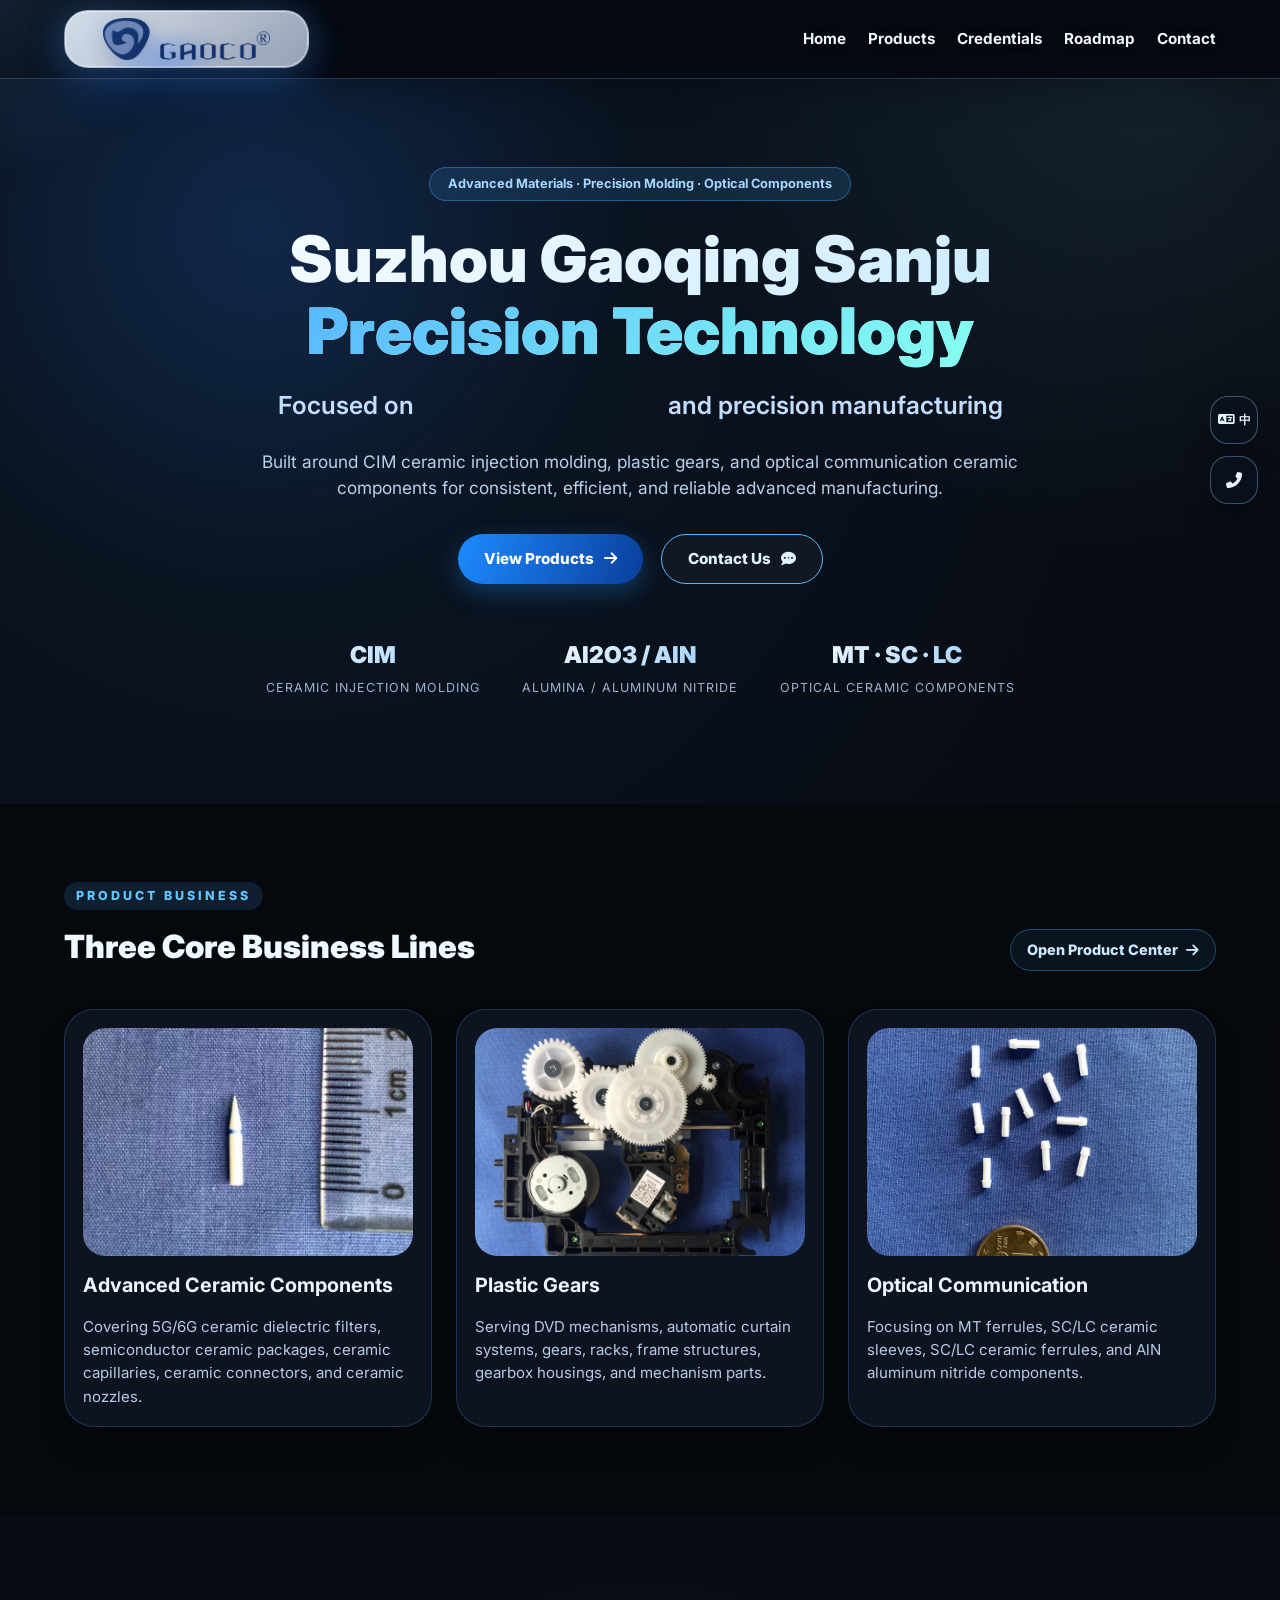
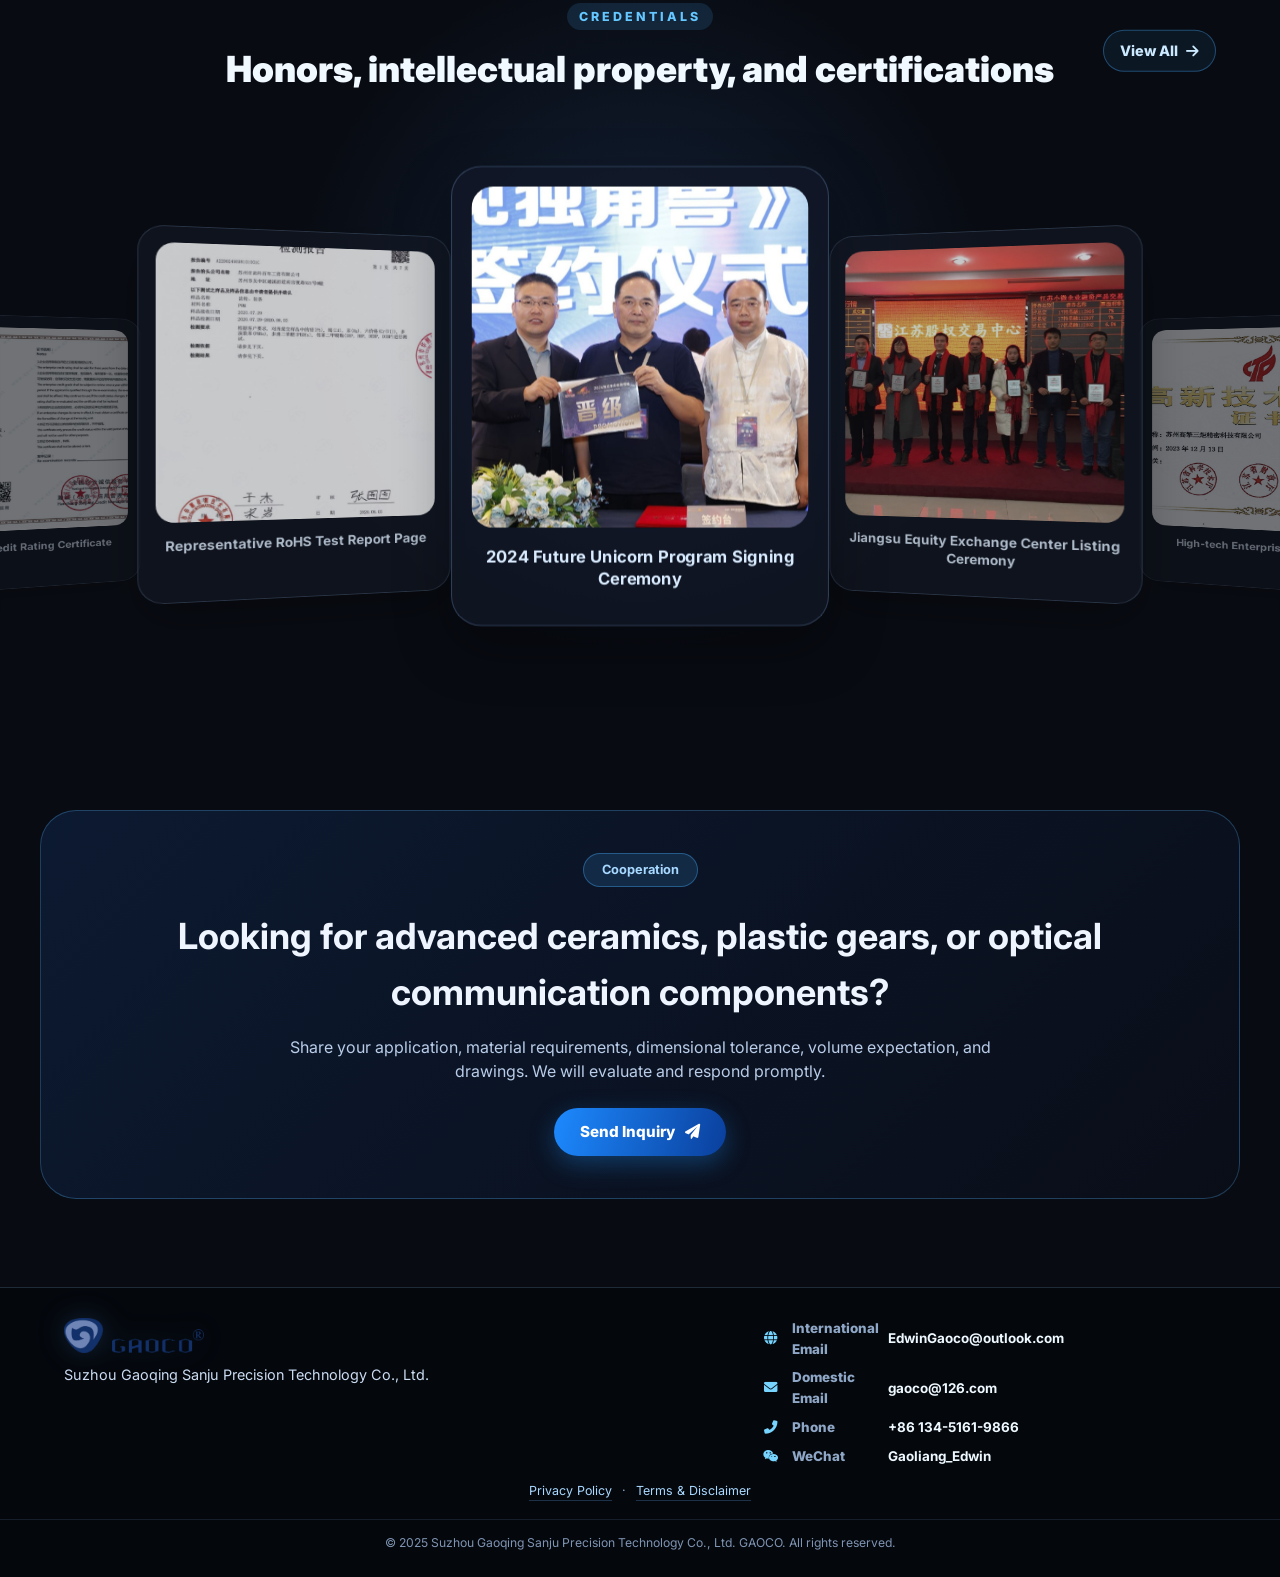
==== commit 5e077ad2: "Add files via upload" ====
--- a/index.html
+++ b/index.html
@@ -20,7 +20,7 @@
 <link href="assets/favicon.ico" rel="apple-touch-icon"/>
 <link href="https://fonts.googleapis.com/css2?family=Inter:wght@400;500;600;700;800;900&amp;display=swap" rel="stylesheet"/>
 <link href="https://cdnjs.cloudflare.com/ajax/libs/font-awesome/6.0.0-beta3/css/all.min.css" rel="stylesheet"/>
-<link href="style.css?v=20260614-14" rel="stylesheet"/>
+<link href="style.css?v=20260614-15" rel="stylesheet"/>
 </head>
 <body data-page="home">
 <div aria-hidden="true" class="cursor-glow"></div>
@@ -116,7 +116,10 @@
 </div>
 <a class="section-link" href="credentials.html"><span data-i18n="goCredentials">查看全部</span><i aria-hidden="true" class="fas fa-arrow-right"></i></a>
 </div>
-<div aria-label="Company honors carousel" class="honor-orbit" data-honor-carousel=""><article class="honor-orbit-card" data-carousel-item=""><a aria-label="2024 预见未来独角兽计划签约仪式" href="credentials.html"><img alt="2024 预见未来独角兽计划签约仪式" src="assets/events/event-unicorn-signing.jpg"/></a><p data-bi="" data-en="2024 Future Unicorn Program Signing Ceremony" data-zh="2024 预见未来独角兽计划签约仪式">2024 预见未来独角兽计划签约仪式</p></article><article class="honor-orbit-card" data-carousel-item=""><a aria-label="江苏股权交易中心挂牌仪式" href="credentials.html"><img alt="江苏股权交易中心挂牌仪式" src="assets/events/event-equity-exchange.jpg"/></a><p data-bi="" data-en="Jiangsu Equity Exchange Center Listing Ceremony" data-zh="江苏股权交易中心挂牌仪式">江苏股权交易中心挂牌仪式</p></article><article class="honor-orbit-card" data-carousel-item=""><a aria-label="高新技术企业认定" href="credentials.html"><img alt="高新技术企业认定" src="assets/credentials/thumbs/cred-36.jpg"/></a><p data-bi="" data-en="High-tech Enterprise Recognition" data-zh="高新技术企业认定">高新技术企业认定</p></article><article class="honor-orbit-card" data-carousel-item=""><a aria-label="ISO 9001 质量管理体系认证" href="credentials.html"><img alt="ISO 9001 质量管理体系认证" src="assets/credentials/thumbs/cred-27.jpg"/></a><p data-bi="" data-en="ISO 9001 Quality Management System Certification" data-zh="ISO 9001 质量管理体系认证">ISO 9001 质量管理体系认证</p></article><article class="honor-orbit-card" data-carousel-item=""><a aria-label="GAOCO 商标注册" href="credentials.html"><img alt="GAOCO 商标注册" src="assets/credentials/thumbs/cred-14.jpg"/></a><p data-bi="" data-en="GAOCO Trademark Registration" data-zh="GAOCO 商标注册">GAOCO 商标注册</p></article><article class="honor-orbit-card" data-carousel-item=""><a aria-label="5G 陶瓷介质滤波器发明专利初审合格" href="credentials.html"><img alt="5G 陶瓷介质滤波器发明专利初审合格" src="assets/credentials/thumbs/cred-11.jpg"/></a><p data-bi="" data-en="5G Ceramic Dielectric Filter Patent Application: Preliminary Examination Passed" data-zh="5G 陶瓷介质滤波器发明专利初审合格">5G 陶瓷介质滤波器发明专利初审合格</p></article><article class="honor-orbit-card" data-carousel-item=""><a aria-label="陶瓷微孔注塑成型模具知识产权" href="credentials.html"><img alt="陶瓷微孔注塑成型模具知识产权" src="assets/credentials/thumbs/cred-08.jpg"/></a><p data-bi="" data-en="IP for Ceramic Micro-hole Injection Molding Mold" data-zh="陶瓷微孔注塑成型模具知识产权">陶瓷微孔注塑成型模具知识产权</p></article><article class="honor-orbit-card" data-carousel-item=""><a aria-label="江苏股权交易中心挂牌企业" href="credentials.html"><img alt="江苏股权交易中心挂牌企业" src="assets/credentials/thumbs/cred-18.jpg"/></a><p data-bi="" data-en="Listed Enterprise at Jiangsu Equity Exchange Center" data-zh="江苏股权交易中心挂牌企业">江苏股权交易中心挂牌企业</p></article><article class="honor-orbit-card" data-carousel-item=""><a aria-label="企业信用等级证书" href="credentials.html"><img alt="企业信用等级证书" src="assets/credentials/thumbs/cred-20.jpg"/></a><p data-bi="" data-en="Enterprise Credit Rating Certificate" data-zh="企业信用等级证书">企业信用等级证书</p></article><article class="honor-orbit-card" data-carousel-item=""><a aria-label="RoHS 检测报告代表页" href="credentials.html"><img alt="RoHS 检测报告代表页" src="assets/credentials/thumbs/cred-37.jpg"/></a><p data-bi="" data-en="Representative RoHS Test Report Page" data-zh="RoHS 检测报告代表页">RoHS 检测报告代表页</p></article></div>
+<div aria-label="Company honors carousel" class="honor-orbit" data-honor-carousel=""><article class="honor-orbit-card" data-carousel-item=""><a aria-label="2024 预见未来独角兽计划签约仪式" href="credentials.html"><img alt="2024 预见未来独角兽计划签约仪式" src="assets/events/event-unicorn-signing.jpg"/></a><p data-bi="" data-en="2024 Future Unicorn Program Signing Ceremony" data-zh="2024 预见未来独角兽计划签约仪式">2024 预见未来独角兽计划签约仪式</p></article><article class="honor-orbit-card" data-carousel-item=""><a aria-label="江苏股权交易中心挂牌仪式" href="credentials.html"><img alt="江苏股权交易中心挂牌仪式" src="assets/events/event-equity-exchange.jpg"/></a><p data-bi="" data-en="Jiangsu Equity Exchange Center Listing Ceremony" data-zh="江苏股权交易中心挂牌仪式">江苏股权交易中心挂牌仪式</p></article><article class="honor-orbit-card" data-carousel-item=""><a aria-label="高新技术企业证书" href="credentials.html"><img alt="高新技术企业证书" src="assets/credentials/thumbs/cred-high-tech-2023.jpg"/></a><p data-bi="" data-en="High-tech Enterprise Certificate" data-zh="高新技术企业证书">高新技术企业证书</p></article><article class="honor-orbit-card" data-carousel-item="">
+<a aria-label="江苏省民营科技企业" href="credentials.html"><img alt="江苏省民营科技企业" src="assets/credentials/thumbs/cred-private-tech-enterprise.jpg"/></a>
+<p data-bi="" data-en="Jiangsu Private Technology Enterprise" data-zh="江苏省民营科技企业">江苏省民营科技企业</p>
+</article><article class="honor-orbit-card" data-carousel-item=""><a aria-label="ISO 9001 质量管理体系认证" href="credentials.html"><img alt="ISO 9001 质量管理体系认证" src="assets/credentials/thumbs/cred-27.jpg"/></a><p data-bi="" data-en="ISO 9001 Quality Management System Certification" data-zh="ISO 9001 质量管理体系认证">ISO 9001 质量管理体系认证</p></article><article class="honor-orbit-card" data-carousel-item=""><a aria-label="GAOCO 商标注册" href="credentials.html"><img alt="GAOCO 商标注册" src="assets/credentials/thumbs/cred-14.jpg"/></a><p data-bi="" data-en="GAOCO Trademark Registration" data-zh="GAOCO 商标注册">GAOCO 商标注册</p></article><article class="honor-orbit-card" data-carousel-item=""><a aria-label="5G 陶瓷介质滤波器发明专利初审合格" href="credentials.html"><img alt="5G 陶瓷介质滤波器发明专利初审合格" src="assets/credentials/thumbs/cred-11.jpg"/></a><p data-bi="" data-en="5G Ceramic Dielectric Filter Patent Application: Preliminary Examination Passed" data-zh="5G 陶瓷介质滤波器发明专利初审合格">5G 陶瓷介质滤波器发明专利初审合格</p></article><article class="honor-orbit-card" data-carousel-item=""><a aria-label="陶瓷微孔注塑成型模具知识产权" href="credentials.html"><img alt="陶瓷微孔注塑成型模具知识产权" src="assets/credentials/thumbs/cred-08.jpg"/></a><p data-bi="" data-en="IP for Ceramic Micro-hole Injection Molding Mold" data-zh="陶瓷微孔注塑成型模具知识产权">陶瓷微孔注塑成型模具知识产权</p></article><article class="honor-orbit-card" data-carousel-item=""><a aria-label="江苏股权交易中心挂牌企业" href="credentials.html"><img alt="江苏股权交易中心挂牌企业" src="assets/credentials/thumbs/cred-18.jpg"/></a><p data-bi="" data-en="Listed Enterprise at Jiangsu Equity Exchange Center" data-zh="江苏股权交易中心挂牌企业">江苏股权交易中心挂牌企业</p></article><article class="honor-orbit-card" data-carousel-item=""><a aria-label="企业信用等级证书" href="credentials.html"><img alt="企业信用等级证书" src="assets/credentials/thumbs/cred-20.jpg"/></a><p data-bi="" data-en="Enterprise Credit Rating Certificate" data-zh="企业信用等级证书">企业信用等级证书</p></article><article class="honor-orbit-card" data-carousel-item=""><a aria-label="RoHS 检测报告代表页" href="credentials.html"><img alt="RoHS 检测报告代表页" src="assets/credentials/thumbs/cred-37.jpg"/></a><p data-bi="" data-en="Representative RoHS Test Report Page" data-zh="RoHS 检测报告代表页">RoHS 检测报告代表页</p></article></div>
 </div>
 </section>
 <section class="cta-section">
@@ -141,7 +144,11 @@
 <div><i aria-hidden="true" class="fab fa-weixin"></i><span data-i18n="footerWechat">微信</span><strong>Gaoliang_Edwin</strong></div>
 </div>
 </div>
-<p class="footer-ownership" data-i18n="footerOwnership">© 2025 苏州高擎三炬精密科技有限公司 GAOCO. 保留一切权利。</p></footer>
-<script defer="" src="script.js?v=20260614-14"></script>
+<p class="footer-legal-links">
+<a data-bi="" data-en="Privacy Policy" data-zh="隐私政策" href="privacy.html">隐私政策</a>
+<span aria-hidden="true">·</span>
+<a data-bi="" data-en="Terms &amp; Disclaimer" data-zh="使用条款与免责声明" href="terms.html">使用条款与免责声明</a>
+</p><p class="footer-ownership" data-i18n="footerOwnership">© 2025 苏州高擎三炬精密科技有限公司 GAOCO. 保留一切权利。</p></footer>
+<script defer="" src="script.js?v=20260614-15"></script>
 </body>
 </html>
--- a/style.css
+++ b/style.css
@@ -7,7 +7,7 @@
 @media (max-width:480px){.brand-logo-shell{width:176px;height:48px;padding:7px 10px}.float-btn{width:44px;height:44px}.hero h1{font-size:2.35rem}.page-hero{padding:58px 0 42px}.business-section,.products-section,.credential-section,.roadmap-section{padding:58px 0 66px}.cta-card{padding:28px}.honor-orbit-card.pos-left1,.honor-orbit-card.pos-right1{opacity:0}.star-part p{font-size:.72rem}.product-side-tools{display:none}}
 
 
-/* v20260614-05 refinements */
+/* v20260614-15 refinements */
 .brand-logo-shell{background:linear-gradient(135deg,rgba(245,249,255,.9),rgba(209,226,255,.7));box-shadow:0 0 0 1px rgba(255,255,255,.55) inset,0 18px 45px rgba(31,109,255,.22),0 0 36px rgba(95,190,255,.24)}
 .business-section .section-title h2{font-size:clamp(1.55rem,4vw,2rem)}
 .home-honors-section{padding:88px 0 104px;background:radial-gradient(circle at 50% 46%,rgba(78,152,255,.16),transparent 44%)}
@@ -65,7 +65,7 @@
 @media (max-width:820px){.honor-orbit{height:390px}.honor-orbit-card{width:238px;height:318px}.honor-orbit-card img{height:230px}#advanced-ceramics .product-detail-card,#optical-communication .product-detail-card{display:block}#advanced-ceramics .product-detail-card .detail-image,#optical-communication .product-detail-card .detail-image{margin-bottom:16px}.star-assembly{overflow:hidden}.star-assembly.expanded .assembly-main-button{width:100%;top:auto;transform:scale(.86)}.star-part p{-webkit-line-clamp:unset}.credential-side-tools{left:auto;right:14px;top:auto;bottom:82px;transform:none}.credential-side-tools button{width:74px;min-height:48px;font-size:.7rem}.footer-contact-stack div{grid-template-columns:26px 76px 1fr;text-align:left}}
 @media (max-width:480px){.credential-side-tools{display:none}.honor-orbit-card.pos-left1,.honor-orbit-card.pos-right1{opacity:.28}}
 
-/* v20260614-05 refinements */
+/* v20260614-15 refinements */
 .site-header{background:rgba(6,10,18,.94)!important;background-image:none!important;box-shadow:0 10px 34px rgba(0,0,0,.26)}
 .honor-heading-row{position:relative;display:flex;align-items:center;justify-content:center;min-height:92px;margin-bottom:28px}.honor-heading-row .section-title{text-align:center;margin:0 auto}.honor-heading-row .section-link{position:absolute;right:0;top:50%;transform:translateY(-50%)}
 .honor-orbit{height:540px;max-width:1340px;margin:0 auto}.honor-orbit-card{width:350px;height:426px;padding:18px}.honor-orbit-card img{height:316px;object-fit:cover}.honor-orbit-card p{font-size:.96rem;line-height:1.35;-webkit-line-clamp:2;min-height:2.7em}.honor-orbit-card.pos-left1{transform:translate(-50%,-50%) translateX(-340px) translateY(18px) rotateY(18deg) scale(.86)}.honor-orbit-card.pos-right1{transform:translate(-50%,-50%) translateX(340px) translateY(18px) rotateY(-18deg) scale(.86)}.honor-orbit-card.pos-left2{transform:translate(-50%,-50%) translateX(-620px) translateY(56px) rotateY(30deg) scale(.64)}.honor-orbit-card.pos-right2{transform:translate(-50%,-50%) translateX(620px) translateY(56px) rotateY(-30deg) scale(.64)}
@@ -77,7 +77,7 @@
 @media (max-width:480px){.honor-orbit{height:360px}.honor-orbit-card{width:220px;height:296px}.honor-orbit-card img{height:204px}}
 
 
-/* v20260614-11 refinements: sticky selectors and product readability */
+/* v20260614-15 refinements: sticky selectors and product readability */
 .product-selector-wrap {
     position: sticky;
     top: 86px;
@@ -153,7 +153,7 @@
 }
 
 
-/* v20260614-12 mobile selector and DVD layout refinements */
+/* v20260614-15 mobile selector and DVD layout refinements */
 .product-selector-wrap .compact-title {
     display: none !important;
 }
@@ -313,7 +313,7 @@
     }
 }
 
-/* v20260614-14 product refinements: placeholders and more products */
+/* v20260614-15 product refinements: placeholders and more products */
 .product-hero p[data-i18n="productsSubtitle"] {
     display: none !important;
 }
@@ -407,3 +407,14 @@
         line-height: 1.45;
     }
 }
+
+.footer-legal-links{display:flex;justify-content:center;align-items:center;gap:10px;flex-wrap:wrap;width:100%;margin-top:14px!important;color:#91a9c8!important;font-size:.78rem!important}
+.footer-legal-links a{color:#a9d8ff;text-decoration:none;border-bottom:1px solid rgba(103,180,255,.25);transition:.2s ease}
+.footer-legal-links a:hover{color:#fff;border-bottom-color:#67b4ff}
+.legal-section{padding:72px 0 92px;background:radial-gradient(circle at 25% 20%,rgba(49,130,206,.12),transparent 36%),#080b12}
+.legal-grid{display:grid;grid-template-columns:repeat(2,minmax(0,1fr));gap:22px}
+.legal-card{background:rgba(15,23,42,.78);border:1px solid rgba(103,180,255,.2);border-radius:28px;padding:28px;box-shadow:0 22px 44px rgba(0,0,0,.22)}
+.legal-card h2{font-size:1.22rem;margin-bottom:12px;color:#eaf6ff}
+.legal-card p,.legal-card li{color:#c4d8f3;line-height:1.72;font-size:.96rem}
+.legal-list{display:grid;gap:10px;padding-left:18px}
+@media (max-width:760px){.legal-grid{grid-template-columns:1fr}.legal-section{padding:46px 0 68px}.legal-card{padding:22px;border-radius:24px}.footer-legal-links{font-size:.74rem!important}}
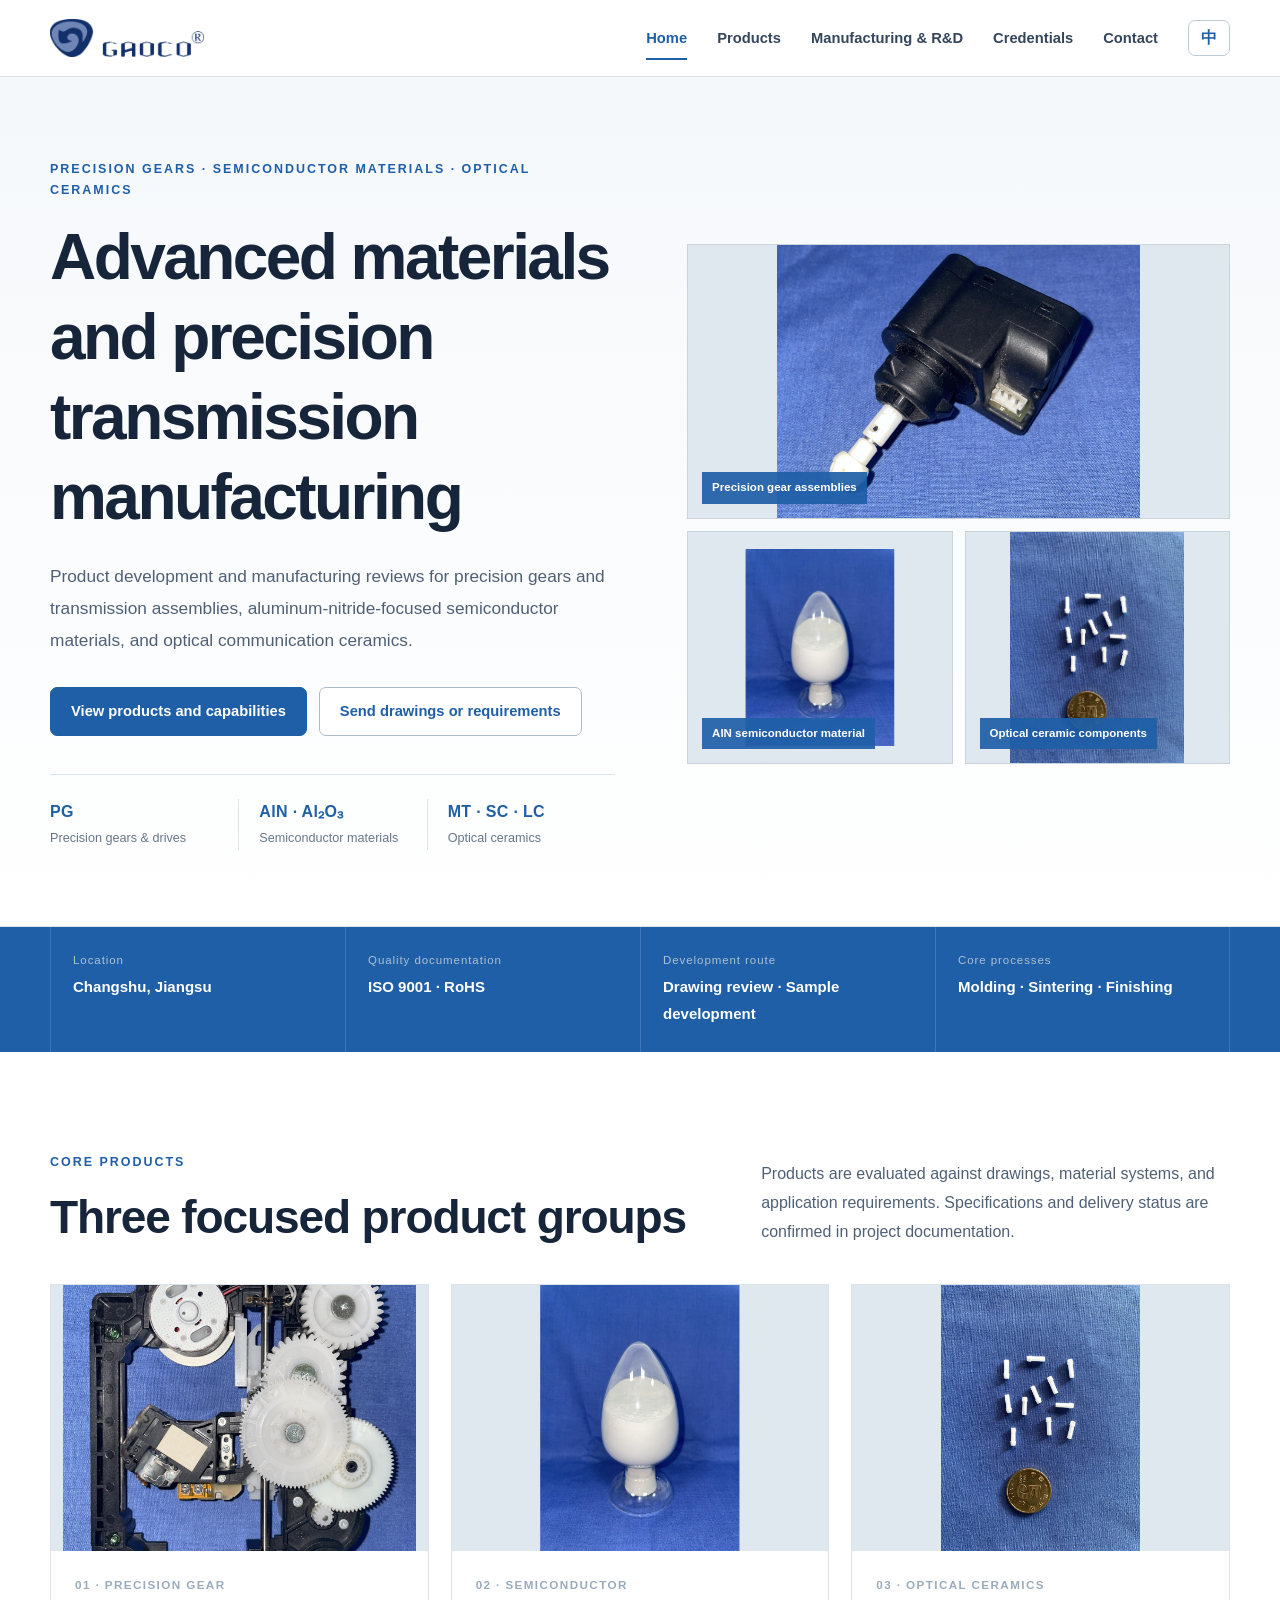
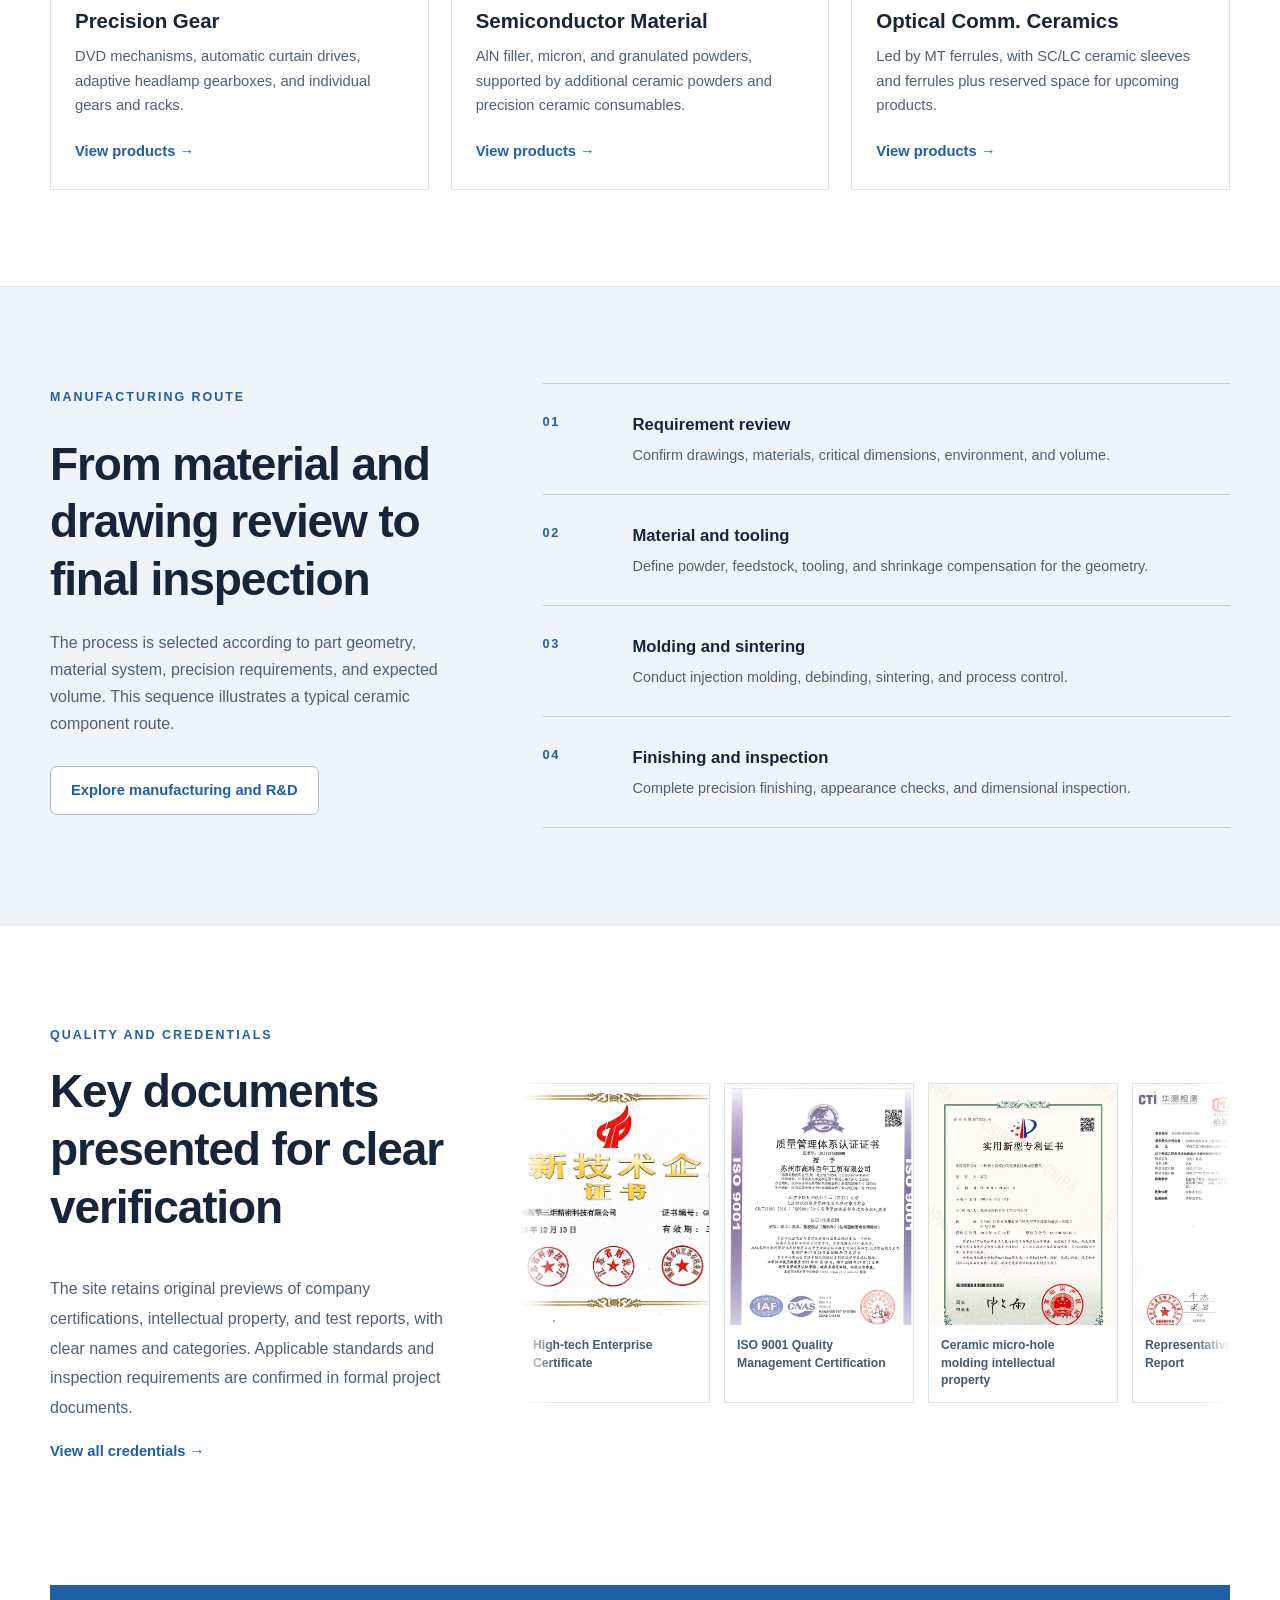
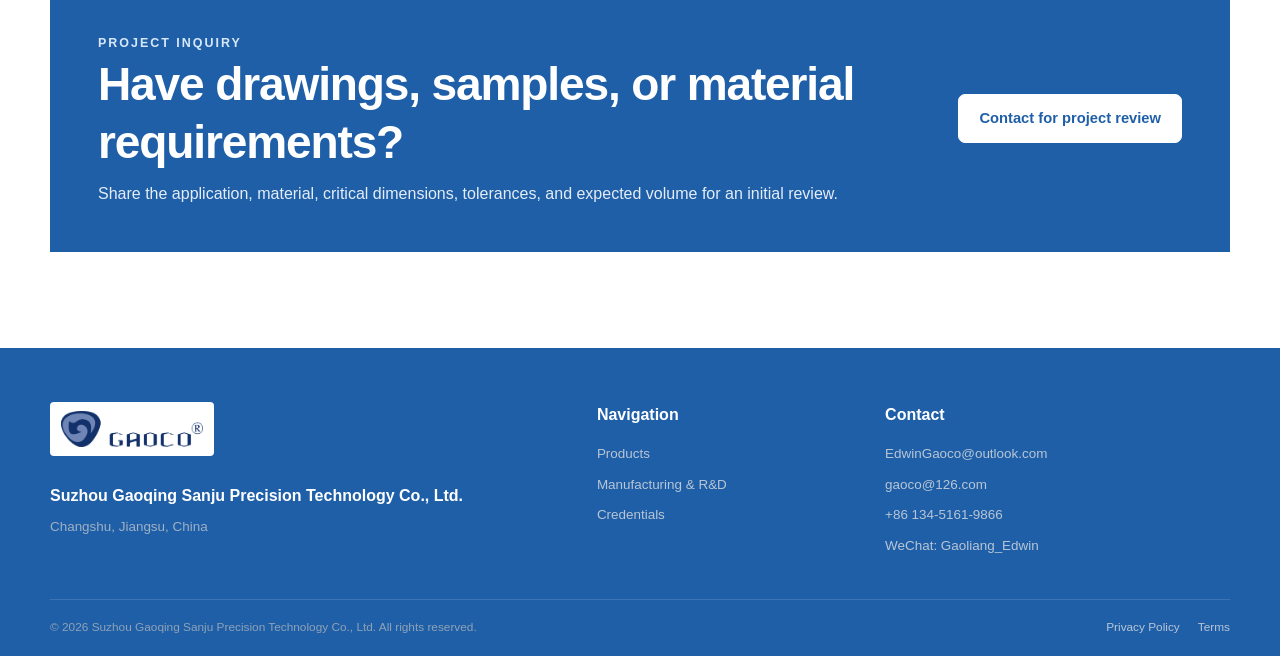
==== commit 4e60fd19: "Add files via upload" ====
--- a/index.html
+++ b/index.html
@@ -1,154 +1,178 @@
-<!DOCTYPE html>
-
+<!doctype html>
 <html lang="zh-CN">
 <head>
-<meta charset="utf-8"/>
-<meta content="width=device-width, initial-scale=1.0" name="viewport"/>
-<title>苏州高擎三炬精密科技 | GAOCO 先进陶瓷 CIM 塑胶齿轮 光通信</title>
-<meta content="我们聚焦先进陶瓷、CIM陶瓷精密注塑成型、塑胶齿轮、DVD机芯零部件、光通信MT插芯、陶瓷劈刀、Al2O3与AlN器件。" name="description"/>
-<meta content="苏州高擎三炬精密科技有限公司, Suzhou Gaoqing Sanju Precision Technology Co. Ltd., GAOCO, 先进陶瓷, advanced ceramics, CIM, ceramic injection molding, 陶瓷精密注塑成型, Al2O3, AlN, 氧化铝, 氮化铝, alumina, aluminum nitride, 粉体, powder, 器件, components, 塑胶, plastic, 塑胶齿轮, plastic gears, 齿轮齿条, gear rack, 光通信, optical communication, 陶瓷劈刀, ceramic capillary, MT插芯, MT ferrule, SC/LC陶瓷套筒, ceramic sleeve, SC/LC陶瓷插芯, ceramic ferrule, 5G陶瓷滤波器, 6G陶瓷滤波器" name="keywords"/>
-<meta content="苏州高擎三炬精密科技有限公司" name="author"/>
-<meta content="index, follow" name="robots"/>
-<link href="https://gaoco.org/" rel="canonical"/>
-<meta content="苏州高擎三炬精密科技 | GAOCO 先进陶瓷 CIM 塑胶齿轮 光通信" property="og:title"/>
-<meta content="我们聚焦先进陶瓷、CIM陶瓷精密注塑成型、塑胶齿轮、DVD机芯零部件、光通信MT插芯、陶瓷劈刀、Al2O3与AlN器件。" property="og:description"/>
-<meta content="website" property="og:type"/>
-<meta content="https://gaoco.org/" property="og:url"/>
-<meta content="GAOCO | 苏州高擎三炬精密科技有限公司" property="og:site_name"/>
-<meta content="zh_CN" property="og:locale"/>
-<link href="assets/favicon.ico" rel="icon"/>
-<link href="assets/favicon.ico" rel="apple-touch-icon"/>
-<link href="https://fonts.googleapis.com/css2?family=Inter:wght@400;500;600;700;800;900&amp;display=swap" rel="stylesheet"/>
-<link href="https://cdnjs.cloudflare.com/ajax/libs/font-awesome/6.0.0-beta3/css/all.min.css" rel="stylesheet"/>
-<link href="style.css?v=20260614-15" rel="stylesheet"/>
+  <meta charset="utf-8">
+  <meta name="viewport" content="width=device-width, initial-scale=1">
+  <title>苏州高擎三炬精密科技｜先进陶瓷与精密塑胶零部件</title>
+  <meta name="description" content="苏州高擎三炬精密科技有限公司提供先进陶瓷、CIM陶瓷精密注塑、精密塑胶传动件与光通信陶瓷器件的开发和制造服务。">
+  <meta name="author" content="苏州高擎三炬精密科技有限公司">
+  <meta name="robots" content="index, follow">
+  <link rel="canonical" href="https://gaoco.org/">
+  <meta property="og:title" content="苏州高擎三炬精密科技｜先进陶瓷与精密塑胶零部件">
+  <meta property="og:description" content="先进陶瓷、CIM精密成型、精密塑胶传动件与光通信陶瓷器件。">
+  <meta property="og:type" content="website">
+  <meta property="og:url" content="https://gaoco.org/">
+  <meta property="og:image" content="https://gaoco.org/assets/products-v5/semiconductor/aln-filler-powder.jpg">
+  <link rel="icon" href="assets/favicon.ico">
+  <link rel="apple-touch-icon" href="assets/favicon.ico">
+  <link rel="stylesheet" href="style.css?v=20260802-05">
 </head>
 <body data-page="home">
-<div aria-hidden="true" class="cursor-glow"></div>
-<aside aria-label="Quick actions" class="floating-sidebar">
-<button aria-label="Switch language" class="float-btn language-toggle" id="languageToggle" type="button">
-<i aria-hidden="true" class="fas fa-language"></i>
-<span id="languageToggleText">EN</span>
-</button>
-<a aria-label="Contact Us" class="float-btn" href="contacts.html">
-<i aria-hidden="true" class="fas fa-phone-alt"></i>
-</a>
-</aside>
-<header class="site-header">
-<div class="container header-flex">
-<a aria-label="GAOCO Home" class="brand-logo" href="index.html">
-<span class="brand-logo-shell">
-<span aria-hidden="true" class="brand-logo-glow"></span>
-<img alt="GAOCO trademark logo" src="assets/gaoco-logo-transparent.png"/>
-</span>
-</a>
-<button aria-expanded="false" aria-label="Toggle navigation" class="mobile-menu-btn" data-menu-toggle="" type="button">
-<i aria-hidden="true" class="fas fa-bars"></i>
-</button>
-<nav aria-label="Main navigation" id="mainNav">
-<a data-i18n="navHome" href="index.html">首页</a>
-<a data-i18n="navProducts" href="products.html">产品</a>
-<a data-i18n="navCredentials" href="credentials.html">资质荣誉</a>
-<a data-i18n="navRoadmap" href="roadmap.html">发展方向</a>
-<a data-i18n="navContact" href="contacts.html">联系</a>
-</nav>
-</div>
-</header>
-<main>
-<section class="hero" id="home">
-<div class="container hero-inner">
-<div class="badge" data-i18n="homeBadge">先进材料 · 精密成型 · 光通信器件</div>
-<h1>
-<span data-i18n="homeTitleLine1">苏州高擎三炬</span><br/>
-<span class="highlight" data-i18n="homeTitleHighlight">精密科技</span>
-</h1>
-<div class="dynamic-wrap">
-<span data-i18n="homeFocusPrefix">聚焦</span>
-<span id="changingWord">先进陶瓷</span>
-<span data-i18n="homeFocusSuffix">与精密制造</span>
-</div>
-<p data-i18n="homeSubtitle">以 CIM 陶瓷精密注塑成型、塑胶齿轮与光通信陶瓷器件为核心，服务高一致性、高效率、高可靠性的先进制造需求。</p>
-<div class="btn-group">
-<a class="btn btn-primary" href="products.html#productSelector"><span data-i18n="homeProductBtn">查看产品</span><i aria-hidden="true" class="fas fa-arrow-right"></i></a>
-<a class="btn btn-outline" href="contacts.html"><span data-i18n="homeContactBtn">联系合作</span><i aria-hidden="true" class="fas fa-comment-dots"></i></a>
-</div>
-<div class="stats">
-<div><strong>CIM</strong><span data-i18n="statCim">陶瓷精密注塑</span></div>
-<div><strong>Al2O3 / AlN</strong><span data-i18n="statMaterials">氧化铝 / 氮化铝</span></div>
-<div><strong>MT · SC · LC</strong><span data-i18n="statOptical">光通信陶瓷器件</span></div>
-</div>
-</div>
-<div aria-hidden="true" class="hero-bg-shape"></div>
-</section>
-<section class="business-section" id="business">
-<div class="container">
-<div class="section-heading-row">
-<div class="section-title align-left">
-<span data-i18n="businessLabel">产品业务</span>
-<h2 data-i18n="businessTitle">三大核心业务</h2>
-</div>
-<a class="section-link" href="products.html#productSelector"><span data-i18n="goProducts">进入产品中心</span><i aria-hidden="true" class="fas fa-arrow-right"></i></a>
-</div>
-<div class="business-grid">
-<a class="business-card" data-open-product="advanced-ceramics" href="products.html#advanced-ceramics">
-<div class="business-image"><img alt="Advanced ceramic components" src="assets/products/ceramic-capillary.jpg"/></div>
-<h3 data-i18n="businessCeramicTitle">先进陶瓷器</h3>
-<p data-i18n="businessCeramicText">覆盖 5G/6G 陶瓷介质滤波器、半导体陶瓷管壳、陶瓷劈刀、陶瓷连接器与陶瓷吸嘴。</p>
-</a>
-<a class="business-card" data-open-product="plastic-gears" href="products.html#plastic-gears">
-<div class="business-image"><img alt="DVD mechanism plastic gears" src="assets/products/dvd-mechanism-main.jpg"/></div>
-<h3 data-i18n="businessGearTitle">塑胶齿轮</h3>
-<p data-i18n="businessGearText">面向 DVD 机芯、自动窗帘机、齿轮、齿条、框架结构件、齿轮箱体与机构件。</p>
-</a>
-<a class="business-card" data-open-product="optical-communication" href="products.html#optical-communication">
-<div class="business-image"><img alt="Optical communication ceramics" src="assets/products/mt-ferrule.jpg"/></div>
-<h3 data-i18n="businessOpticalTitle">光通信</h3>
-<p data-i18n="businessOpticalText">聚焦 MT 插芯、SC/LC 陶瓷套筒、SC/LC 陶瓷插芯及 AlN 氮化铝相关器件。</p>
-</a>
-</div>
-</div>
-</section>
-<section class="home-honors-section" id="honors">
-<div class="container">
-<div class="section-heading-row center-heading honor-heading-row">
-<div class="section-title">
-<span data-i18n="honorsLabel">资质荣誉</span>
-<h2 data-i18n="honorsTitle">荣誉、知识产权与认证资料</h2>
-</div>
-<a class="section-link" href="credentials.html"><span data-i18n="goCredentials">查看全部</span><i aria-hidden="true" class="fas fa-arrow-right"></i></a>
-</div>
-<div aria-label="Company honors carousel" class="honor-orbit" data-honor-carousel=""><article class="honor-orbit-card" data-carousel-item=""><a aria-label="2024 预见未来独角兽计划签约仪式" href="credentials.html"><img alt="2024 预见未来独角兽计划签约仪式" src="assets/events/event-unicorn-signing.jpg"/></a><p data-bi="" data-en="2024 Future Unicorn Program Signing Ceremony" data-zh="2024 预见未来独角兽计划签约仪式">2024 预见未来独角兽计划签约仪式</p></article><article class="honor-orbit-card" data-carousel-item=""><a aria-label="江苏股权交易中心挂牌仪式" href="credentials.html"><img alt="江苏股权交易中心挂牌仪式" src="assets/events/event-equity-exchange.jpg"/></a><p data-bi="" data-en="Jiangsu Equity Exchange Center Listing Ceremony" data-zh="江苏股权交易中心挂牌仪式">江苏股权交易中心挂牌仪式</p></article><article class="honor-orbit-card" data-carousel-item=""><a aria-label="高新技术企业证书" href="credentials.html"><img alt="高新技术企业证书" src="assets/credentials/thumbs/cred-high-tech-2023.jpg"/></a><p data-bi="" data-en="High-tech Enterprise Certificate" data-zh="高新技术企业证书">高新技术企业证书</p></article><article class="honor-orbit-card" data-carousel-item="">
-<a aria-label="江苏省民营科技企业" href="credentials.html"><img alt="江苏省民营科技企业" src="assets/credentials/thumbs/cred-private-tech-enterprise.jpg"/></a>
-<p data-bi="" data-en="Jiangsu Private Technology Enterprise" data-zh="江苏省民营科技企业">江苏省民营科技企业</p>
-</article><article class="honor-orbit-card" data-carousel-item=""><a aria-label="ISO 9001 质量管理体系认证" href="credentials.html"><img alt="ISO 9001 质量管理体系认证" src="assets/credentials/thumbs/cred-27.jpg"/></a><p data-bi="" data-en="ISO 9001 Quality Management System Certification" data-zh="ISO 9001 质量管理体系认证">ISO 9001 质量管理体系认证</p></article><article class="honor-orbit-card" data-carousel-item=""><a aria-label="GAOCO 商标注册" href="credentials.html"><img alt="GAOCO 商标注册" src="assets/credentials/thumbs/cred-14.jpg"/></a><p data-bi="" data-en="GAOCO Trademark Registration" data-zh="GAOCO 商标注册">GAOCO 商标注册</p></article><article class="honor-orbit-card" data-carousel-item=""><a aria-label="5G 陶瓷介质滤波器发明专利初审合格" href="credentials.html"><img alt="5G 陶瓷介质滤波器发明专利初审合格" src="assets/credentials/thumbs/cred-11.jpg"/></a><p data-bi="" data-en="5G Ceramic Dielectric Filter Patent Application: Preliminary Examination Passed" data-zh="5G 陶瓷介质滤波器发明专利初审合格">5G 陶瓷介质滤波器发明专利初审合格</p></article><article class="honor-orbit-card" data-carousel-item=""><a aria-label="陶瓷微孔注塑成型模具知识产权" href="credentials.html"><img alt="陶瓷微孔注塑成型模具知识产权" src="assets/credentials/thumbs/cred-08.jpg"/></a><p data-bi="" data-en="IP for Ceramic Micro-hole Injection Molding Mold" data-zh="陶瓷微孔注塑成型模具知识产权">陶瓷微孔注塑成型模具知识产权</p></article><article class="honor-orbit-card" data-carousel-item=""><a aria-label="江苏股权交易中心挂牌企业" href="credentials.html"><img alt="江苏股权交易中心挂牌企业" src="assets/credentials/thumbs/cred-18.jpg"/></a><p data-bi="" data-en="Listed Enterprise at Jiangsu Equity Exchange Center" data-zh="江苏股权交易中心挂牌企业">江苏股权交易中心挂牌企业</p></article><article class="honor-orbit-card" data-carousel-item=""><a aria-label="企业信用等级证书" href="credentials.html"><img alt="企业信用等级证书" src="assets/credentials/thumbs/cred-20.jpg"/></a><p data-bi="" data-en="Enterprise Credit Rating Certificate" data-zh="企业信用等级证书">企业信用等级证书</p></article><article class="honor-orbit-card" data-carousel-item=""><a aria-label="RoHS 检测报告代表页" href="credentials.html"><img alt="RoHS 检测报告代表页" src="assets/credentials/thumbs/cred-37.jpg"/></a><p data-bi="" data-en="Representative RoHS Test Report Page" data-zh="RoHS 检测报告代表页">RoHS 检测报告代表页</p></article></div>
-</div>
-</section>
-<section class="cta-section">
-<div class="container cta-card">
-<span class="tag" data-i18n="homeCtaTag">项目合作</span>
-<h2 data-i18n="homeCtaTitle">正在寻找先进陶瓷、塑胶齿轮或光通信器件方案？</h2>
-<p data-i18n="homeCtaText">欢迎提供应用场景、材料要求、尺寸公差、产量预期与图纸资料，我们将尽快评估并反馈。</p>
-<a class="btn btn-primary" href="contacts.html"><span data-i18n="homeCtaBtn">发送需求</span><i aria-hidden="true" class="fas fa-paper-plane"></i></a>
-</div>
-</section>
-</main>
-<footer class="site-footer">
-<div class="container footer-grid footer-vertical">
-<div class="footer-brand-block">
-<img alt="GAOCO logo" class="footer-logo" src="assets/gaoco-logo-transparent.png"/>
-<p data-i18n="footerCompany">苏州高擎三炬精密科技有限公司</p>
-</div>
-<div aria-label="Footer contact information" class="footer-contact-stack">
-<div><i aria-hidden="true" class="fas fa-globe"></i><span data-i18n="footerInternationalEmail">国际邮箱</span><a href="mailto:EdwinGaoco@outlook.com">EdwinGaoco@outlook.com</a></div>
-<div><i aria-hidden="true" class="fas fa-envelope"></i><span data-i18n="footerDomesticEmail">国内邮箱</span><a href="mailto:gaoco@126.com">gaoco@126.com</a></div>
-<div><i aria-hidden="true" class="fas fa-phone-alt"></i><span data-i18n="footerPhone">电话</span><a href="tel:+8613451619866">+86 134-5161-9866</a></div>
-<div><i aria-hidden="true" class="fab fa-weixin"></i><span data-i18n="footerWechat">微信</span><strong>Gaoliang_Edwin</strong></div>
-</div>
-</div>
-<p class="footer-legal-links">
-<a data-bi="" data-en="Privacy Policy" data-zh="隐私政策" href="privacy.html">隐私政策</a>
-<span aria-hidden="true">·</span>
-<a data-bi="" data-en="Terms &amp; Disclaimer" data-zh="使用条款与免责声明" href="terms.html">使用条款与免责声明</a>
-</p><p class="footer-ownership" data-i18n="footerOwnership">© 2025 苏州高擎三炬精密科技有限公司 GAOCO. 保留一切权利。</p></footer>
-<script defer="" src="script.js?v=20260614-15"></script>
+  <header class="site-header">
+    <div class="container header-flex">
+      <a class="brand-logo" href="index.html" aria-label="GAOCO 首页">
+        <img src="assets/gaoco-logo-transparent.png" alt="GAOCO 高擎三炬标志" width="699" height="175" data-eager>
+      </a>
+      <button class="mobile-menu-btn" data-menu-toggle type="button" aria-label="展开导航" aria-expanded="false"><span></span><span></span><span></span></button>
+      <nav id="mainNav" aria-label="主导航">
+        <a class="active" href="index.html" data-bi data-zh="首页" data-en="Home">首页</a>
+        <a href="products.html" data-bi data-zh="产品中心" data-en="Products">产品中心</a>
+        <a href="roadmap.html" data-bi data-zh="制造与研发" data-en="Manufacturing & R&D">制造与研发</a>
+        <a href="credentials.html" data-bi data-zh="资质文件" data-en="Credentials">资质文件</a>
+        <a href="contacts.html" data-bi data-zh="联系我们" data-en="Contact">联系我们</a>
+      </nav>
+      <button class="language-toggle" id="languageToggle" type="button" aria-label="切换语言"><span id="languageToggleText">EN</span></button>
+    </div>
+  </header>
+
+  <main>
+    <section class="hero hero-industrial">
+      <div class="container hero-grid">
+        <div class="hero-copy">
+          <p class="eyebrow" data-bi data-zh="精密齿轮 · 半导体材料 · 光通信陶瓷" data-en="Precision gears · Semiconductor materials · Optical ceramics">精密齿轮 · 半导体材料 · 光通信陶瓷</p>
+          <h1 data-bi data-zh="先进材料与精密传动零部件制造" data-en="Advanced materials and precision transmission manufacturing">先进材料与精密传动零部件制造</h1>
+          <p class="hero-lead" data-bi data-zh="围绕精密齿轮与传动组件、以氮化铝为重点的半导体材料，以及光通信陶瓷器件开展产品开发与制造评估。" data-en="Product development and manufacturing reviews for precision gears and transmission assemblies, aluminum-nitride-focused semiconductor materials, and optical communication ceramics.">围绕精密齿轮与传动组件、以氮化铝为重点的半导体材料，以及光通信陶瓷器件开展产品开发与制造评估。</p>
+          <div class="btn-group">
+            <a class="btn btn-primary" href="products.html" data-bi data-zh="查看产品与能力" data-en="View products and capabilities">查看产品与能力</a>
+            <a class="btn btn-secondary" href="contacts.html" data-bi data-zh="提交图纸或需求" data-en="Send drawings or requirements">提交图纸或需求</a>
+          </div>
+          <dl class="fact-row" aria-label="核心业务信息">
+            <div><dt>PG</dt><dd data-bi data-zh="精密齿轮与传动" data-en="Precision gears &amp; drives">精密齿轮与传动</dd></div>
+            <div><dt>AlN · Al₂O₃</dt><dd data-bi data-zh="半导体材料" data-en="Semiconductor materials">半导体材料</dd></div>
+            <div><dt>MT · SC · LC</dt><dd data-bi data-zh="光通信陶瓷" data-en="Optical ceramics">光通信陶瓷</dd></div>
+          </dl>
+        </div>
+        <div class="hero-gallery live-tile-gallery" aria-label="产品实拍动态展示">
+          <a class="hero-photo hero-photo-main live-tile" href="products.html#precision-gears" aria-label="查看精密齿轮与传动组件" data-live-tile data-interval="4300" data-delay="350">
+            <span class="live-tile-images">
+              <img class="is-current" src="assets/products-v5/precision/headlight-assembly.jpg" alt="汽车大灯随动转向齿轮箱实物" width="1200" height="900" data-eager>
+              <img src="assets/products-v5/precision/dvd-assembly-front.jpg" alt="DVD机芯实物" width="1200" height="900" data-eager>
+              <img src="assets/products-v5/precision/curtain-assembly.jpg" alt="自动窗帘驱动组件实物" width="1200" height="900" data-eager>
+            </span>
+            <span class="hero-photo-caption" data-bi data-zh="精密齿轮与传动组件" data-en="Precision gear assemblies">精密齿轮与传动组件</span>
+          </a>
+          <a class="hero-photo live-tile" href="products.html#semiconductor-materials" aria-label="查看氮化铝半导体材料" data-live-tile data-interval="5100" data-delay="1450">
+            <span class="live-tile-images">
+              <img class="is-current" src="assets/products-v5/semiconductor/aln-filler-powder.jpg" alt="氮化铝填料粉实物" width="1200" height="900" data-eager>
+              <img src="assets/products-v5/semiconductor/aln-granulated-powder.jpg" alt="氮化铝造粒粉实物" width="1200" height="900" data-eager>
+              <img src="assets/products-v5/semiconductor/aln-micron-powder.jpg" alt="氮化铝微米粉实物" width="1200" height="900" data-eager>
+            </span>
+            <span class="hero-photo-caption" data-bi data-zh="氮化铝半导体材料" data-en="AlN semiconductor material">氮化铝半导体材料</span>
+          </a>
+          <a class="hero-photo live-tile" href="products.html#optical-ceramics" aria-label="查看光通信陶瓷器件" data-live-tile data-interval="5900" data-delay="2600">
+            <span class="live-tile-images">
+              <img class="is-current" src="assets/products-v5/optical/mt-ferrule.jpg" alt="光通信MT插芯实物" width="750" height="1000" data-eager>
+              <img src="assets/products-v5/optical/sc-lc-sleeve.jpg" alt="SC/LC陶瓷套筒实物" width="1200" height="900" data-eager>
+              <img src="assets/products-v5/optical/sc-lc-ferrule.jpg" alt="SC/LC陶瓷插芯实物" width="1200" height="900" data-eager>
+            </span>
+            <span class="hero-photo-caption" data-bi data-zh="光通信陶瓷器件" data-en="Optical ceramic components">光通信陶瓷器件</span>
+          </a>
+        </div>
+      </div>
+    </section>
+
+    <section class="proof-strip" aria-label="合作基础">
+      <div class="container proof-grid">
+        <div><span data-bi data-zh="企业所在地" data-en="Location">企业所在地</span><strong data-bi data-zh="江苏 · 常熟" data-en="Changshu, Jiangsu">江苏 · 常熟</strong></div>
+        <div><span data-bi data-zh="质量资料" data-en="Quality documentation">质量资料</span><strong>ISO 9001 · RoHS</strong></div>
+        <div><span data-bi data-zh="开发方式" data-en="Development route">开发方式</span><strong data-bi data-zh="图纸评估 · 来样开发" data-en="Drawing review · Sample development">图纸评估 · 来样开发</strong></div>
+        <div><span data-bi data-zh="核心工艺" data-en="Core processes">核心工艺</span><strong data-bi data-zh="注塑 · 烧结 · 后加工" data-en="Molding · Sintering · Finishing">注塑 · 烧结 · 后加工</strong></div>
+      </div>
+    </section>
+
+    <section class="section section-products" id="products">
+      <div class="container">
+        <div class="section-head split-head">
+          <div><p class="eyebrow" data-bi data-zh="核心产品" data-en="Core products">核心产品</p><h2 data-bi data-zh="围绕三类实际交付需求" data-en="Three focused product groups">围绕三类实际交付需求</h2></div>
+          <p data-bi data-zh="产品以图纸、材料体系和应用要求为基础进行技术评估，具体规格与交付状态以双方确认文件为准。" data-en="Products are evaluated against drawings, material systems, and application requirements. Specifications and delivery status are confirmed in project documentation.">产品以图纸、材料体系和应用要求为基础进行技术评估，具体规格与交付状态以双方确认文件为准。</p>
+        </div>
+        <div class="business-grid">
+          <article class="business-card">
+            <a class="business-image" href="products.html#precision-gears"><img src="assets/products-v5/precision/dvd-assembly-front.jpg" alt="DVD机芯精密齿轮组件" width="1200" height="900" loading="lazy"></a>
+            <div class="card-body"><span class="card-index">01 · PRECISION GEAR</span><h3 data-bi data-zh="精密齿轮" data-en="Precision Gear">精密齿轮</h3><p data-bi data-zh="DVD机芯、自动窗帘机、汽车大灯随动转向齿轮箱，以及各类齿轮与齿条。" data-en="DVD mechanisms, automatic curtain drives, adaptive headlamp gearboxes, and individual gears and racks.">DVD机芯、自动窗帘机、汽车大灯随动转向齿轮箱，以及各类齿轮与齿条。</p><a class="text-link" href="products.html#precision-gears" data-bi data-zh="查看产品 →" data-en="View products →">查看产品 →</a></div>
+          </article>
+          <article class="business-card">
+            <a class="business-image" href="products.html#semiconductor-materials"><img src="assets/products-v5/semiconductor/aln-filler-powder.jpg" alt="氮化铝填料粉" width="1200" height="900" loading="lazy"></a>
+            <div class="card-body"><span class="card-index">02 · SEMICONDUCTOR</span><h3 data-bi data-zh="半导体材料" data-en="Semiconductor Material">半导体材料</h3><p data-bi data-zh="重点展示氮化铝填料粉、微米粉与造粒粉，并覆盖其他陶瓷粉体和精密陶瓷耗材。" data-en="AlN filler, micron, and granulated powders, supported by additional ceramic powders and precision ceramic consumables.">重点展示氮化铝填料粉、微米粉与造粒粉，并覆盖其他陶瓷粉体和精密陶瓷耗材。</p><a class="text-link" href="products.html#semiconductor-materials" data-bi data-zh="查看产品 →" data-en="View products →">查看产品 →</a></div>
+          </article>
+          <article class="business-card">
+            <a class="business-image" href="products.html#optical-ceramics"><img src="assets/products-v5/optical/mt-ferrule.jpg" alt="光通信MT插芯" width="750" height="1000" loading="lazy"></a>
+            <div class="card-body"><span class="card-index">03 · OPTICAL CERAMICS</span><h3 data-bi data-zh="光通信陶瓷" data-en="Optical Comm. Ceramics">光通信陶瓷</h3><p data-bi data-zh="以MT插芯为重点，覆盖SC/LC陶瓷套筒与插芯，并预留后续新品照片位置。" data-en="Led by MT ferrules, with SC/LC ceramic sleeves and ferrules plus reserved space for upcoming products.">以MT插芯为重点，覆盖SC/LC陶瓷套筒与插芯，并预留后续新品照片位置。</p><a class="text-link" href="products.html#optical-ceramics" data-bi data-zh="查看产品 →" data-en="View products →">查看产品 →</a></div>
+          </article>
+        </div>
+      </div>
+    </section>
+
+    <section class="section section-process">
+      <div class="container process-layout">
+        <div class="process-intro">
+          <p class="eyebrow" data-bi data-zh="制造路径" data-en="Manufacturing route">制造路径</p>
+          <h2 data-bi data-zh="从材料与图纸评估到成品检测" data-en="From material and drawing review to final inspection">从材料与图纸评估到成品检测</h2>
+          <p data-bi data-zh="项目将根据产品结构、材料体系、精度要求和预期批量确定具体工艺。以下流程用于说明典型陶瓷零部件的开发路径。" data-en="The process is selected according to part geometry, material system, precision requirements, and expected volume. This sequence illustrates a typical ceramic component route.">项目将根据产品结构、材料体系、精度要求和预期批量确定具体工艺。以下流程用于说明典型陶瓷零部件的开发路径。</p>
+          <a class="btn btn-secondary" href="roadmap.html" data-bi data-zh="了解制造与研发" data-en="Explore manufacturing and R&D">了解制造与研发</a>
+        </div>
+        <ol class="process-list">
+          <li><span>01</span><div><strong data-bi data-zh="需求评估" data-en="Requirement review">需求评估</strong><p data-bi data-zh="确认图纸、材料、关键尺寸、应用环境与批量。" data-en="Confirm drawings, materials, critical dimensions, environment, and volume.">确认图纸、材料、关键尺寸、应用环境与批量。</p></div></li>
+          <li><span>02</span><div><strong data-bi data-zh="配方与模具" data-en="Material and tooling">配方与模具</strong><p data-bi data-zh="根据结构确定粉体、喂料、模具及收缩补偿方案。" data-en="Define powder, feedstock, tooling, and shrinkage compensation for the geometry.">根据结构确定粉体、喂料、模具及收缩补偿方案。</p></div></li>
+          <li><span>03</span><div><strong data-bi data-zh="成型与烧结" data-en="Molding and sintering">成型与烧结</strong><p data-bi data-zh="开展注塑成型、脱脂、烧结及过程稳定性控制。" data-en="Conduct injection molding, debinding, sintering, and process control.">开展注塑成型、脱脂、烧结及过程稳定性控制。</p></div></li>
+          <li><span>04</span><div><strong data-bi data-zh="后加工与检测" data-en="Finishing and inspection">后加工与检测</strong><p data-bi data-zh="按项目要求进行精密加工、外观与尺寸检测。" data-en="Complete precision finishing, appearance checks, and dimensional inspection.">按项目要求进行精密加工、外观与尺寸检测。</p></div></li>
+        </ol>
+      </div>
+    </section>
+
+    <section class="section section-quality">
+      <div class="container quality-grid">
+        <div class="quality-copy">
+          <p class="eyebrow" data-bi data-zh="质量与资质" data-en="Quality and credentials">质量与资质</p>
+          <h2 data-bi data-zh="关键文件集中展示，便于核验" data-en="Key documents presented for clear verification">关键文件集中展示，便于核验</h2>
+          <p data-bi data-zh="网站保留企业认证、知识产权和检测报告的原始页面预览，并标明文件名称与类别。项目适用的标准、材料性能和检测要求以正式技术文件为准。" data-en="The site retains original previews of company certifications, intellectual property, and test reports, with clear names and categories. Applicable standards and inspection requirements are confirmed in formal project documents.">网站保留企业认证、知识产权和检测报告的原始页面预览，并标明文件名称与类别。项目适用的标准、材料性能和检测要求以正式技术文件为准。</p>
+          <a class="text-link" href="credentials.html" data-bi data-zh="查看全部资质文件 →" data-en="View all credentials →">查看全部资质文件 →</a>
+        </div>
+        <div class="credential-marquee" aria-label="资质文件循环展示">
+          <div class="credential-marquee-track">
+            <div class="credential-marquee-group">
+              <a class="credential-marquee-card" href="credentials.html#honor"><img src="assets/credentials/thumbs/cred-high-tech-2023.jpg" alt="高新技术企业证书" loading="eager"><span data-bi data-zh="高新技术企业证书" data-en="High-tech Enterprise Certificate">高新技术企业证书</span></a>
+              <a class="credential-marquee-card" href="credentials.html#certification"><img src="assets/credentials/thumbs/cred-27.jpg" alt="ISO 9001质量管理体系认证" loading="eager"><span data-bi data-zh="ISO 9001质量管理体系认证" data-en="ISO 9001 Quality Management Certification">ISO 9001质量管理体系认证</span></a>
+              <a class="credential-marquee-card" href="credentials.html#patent"><img src="assets/credentials/thumbs/cred-08.jpg" alt="陶瓷微孔注塑成型模具知识产权" loading="eager"><span data-bi data-zh="陶瓷微孔注塑成型模具知识产权" data-en="Ceramic micro-hole molding intellectual property">陶瓷微孔注塑成型模具知识产权</span></a>
+              <a class="credential-marquee-card" href="credentials.html#certification"><img src="assets/credentials/thumbs/cred-37.jpg" alt="RoHS检测报告代表页" loading="eager"><span data-bi data-zh="RoHS检测报告代表页" data-en="Representative RoHS Test Report">RoHS检测报告代表页</span></a>
+            </div>
+            <div class="credential-marquee-group" aria-hidden="true">
+              <a class="credential-marquee-card" href="credentials.html#honor" tabindex="-1"><img src="assets/credentials/thumbs/cred-high-tech-2023.jpg" alt="" loading="eager"><span data-bi data-zh="高新技术企业证书" data-en="High-tech Enterprise Certificate">高新技术企业证书</span></a>
+              <a class="credential-marquee-card" href="credentials.html#certification" tabindex="-1"><img src="assets/credentials/thumbs/cred-27.jpg" alt="" loading="eager"><span data-bi data-zh="ISO 9001质量管理体系认证" data-en="ISO 9001 Quality Management Certification">ISO 9001质量管理体系认证</span></a>
+              <a class="credential-marquee-card" href="credentials.html#patent" tabindex="-1"><img src="assets/credentials/thumbs/cred-08.jpg" alt="" loading="eager"><span data-bi data-zh="陶瓷微孔注塑成型模具知识产权" data-en="Ceramic micro-hole molding intellectual property">陶瓷微孔注塑成型模具知识产权</span></a>
+              <a class="credential-marquee-card" href="credentials.html#certification" tabindex="-1"><img src="assets/credentials/thumbs/cred-37.jpg" alt="" loading="eager"><span data-bi data-zh="RoHS检测报告代表页" data-en="Representative RoHS Test Report">RoHS检测报告代表页</span></a>
+            </div>
+          </div>
+        </div>
+      </div>
+    </section>
+
+    <section class="section cta-section">
+      <div class="container cta-card">
+        <div><p class="eyebrow" data-bi data-zh="项目沟通" data-en="Project inquiry">项目沟通</p><h2 data-bi data-zh="有图纸、样件或材料要求？" data-en="Have drawings, samples, or material requirements?">有图纸、样件或材料要求？</h2><p data-bi data-zh="请提供应用场景、材料、关键尺寸、公差和预期批量，我们将据此进行初步评估。" data-en="Share the application, material, critical dimensions, tolerances, and expected volume for an initial review.">请提供应用场景、材料、关键尺寸、公差和预期批量，我们将据此进行初步评估。</p></div>
+        <a class="btn btn-primary" href="contacts.html" data-bi data-zh="联系项目评估" data-en="Contact for project review">联系项目评估</a>
+      </div>
+    </section>
+  </main>
+
+  <footer class="site-footer">
+    <div class="container footer-grid">
+      <div class="footer-brand"><a class="footer-logo-link" href="index.html" aria-label="返回首页"><img src="assets/gaoco-logo-transparent.png" alt="GAOCO" width="699" height="175" loading="lazy"></a><p data-bi data-zh="苏州高擎三炬精密科技有限公司" data-en="Suzhou Gaoqing Sanju Precision Technology Co., Ltd.">苏州高擎三炬精密科技有限公司</p><span data-bi data-zh="中国 · 江苏 · 常熟" data-en="Changshu, Jiangsu, China">中国 · 江苏 · 常熟</span></div>
+      <div class="footer-links"><strong data-bi data-zh="快速导航" data-en="Navigation">快速导航</strong><a href="products.html" data-bi data-zh="产品中心" data-en="Products">产品中心</a><a href="roadmap.html" data-bi data-zh="制造与研发" data-en="Manufacturing & R&D">制造与研发</a><a href="credentials.html" data-bi data-zh="资质文件" data-en="Credentials">资质文件</a></div>
+      <div class="footer-contact"><strong data-bi data-zh="联系" data-en="Contact">联系</strong><a href="mailto:EdwinGaoco@outlook.com">EdwinGaoco@outlook.com</a><a href="mailto:gaoco@126.com">gaoco@126.com</a><a href="tel:+8613451619866">+86 134-5161-9866</a><span>WeChat: Gaoliang_Edwin</span></div>
+    </div>
+    <div class="container footer-bottom"><p>© <span data-current-year>2026</span> <span data-bi data-zh="苏州高擎三炬精密科技有限公司。保留一切权利。" data-en="Suzhou Gaoqing Sanju Precision Technology Co., Ltd. All rights reserved.">苏州高擎三炬精密科技有限公司。保留一切权利。</span></p><p><a href="privacy.html" data-bi data-zh="隐私政策" data-en="Privacy Policy">隐私政策</a><a href="terms.html" data-bi data-zh="使用条款" data-en="Terms">使用条款</a></p></div>
+  </footer>
+  <script defer src="script.js?v=20260802-05"></script>
 </body>
 </html>
--- a/style.css
+++ b/style.css
@@ -1,420 +1,651 @@
-
-*{margin:0;padding:0;box-sizing:border-box}html{scroll-behavior:smooth}body{font-family:'Inter',system-ui,-apple-system,BlinkMacSystemFont,'Segoe UI',sans-serif;background:#080b12;color:#eef5ff;line-height:1.55;overflow-x:hidden}a{color:inherit}.container{max-width:1200px;margin:0 auto;padding:0 24px}.cursor-glow{position:fixed;width:360px;height:360px;background:radial-gradient(circle,rgba(103,180,255,.14),rgba(103,180,255,0) 70%);border-radius:50%;pointer-events:none;transform:translate(-50%,-50%);z-index:999;will-change:left,top}.floating-sidebar{position:fixed;right:22px;top:50%;transform:translateY(-50%);display:flex;flex-direction:column;gap:12px;z-index:800}.float-btn{width:48px;height:48px;border-radius:18px;border:1px solid rgba(147,197,253,.38);background:rgba(11,18,31,.68);backdrop-filter:blur(16px);box-shadow:0 12px 28px rgba(0,0,0,.28);color:#e6f4ff;display:inline-flex;align-items:center;justify-content:center;gap:4px;cursor:pointer;text-decoration:none;transition:.22s ease;font-family:inherit;font-weight:800}.float-btn:hover{transform:translateX(-4px);background:rgba(66,165,245,.26);border-color:rgba(147,197,253,.8)}.float-btn span{font-size:.72rem}.site-header{position:sticky;top:0;z-index:700;background:rgba(7,12,23,.88);backdrop-filter:blur(18px);border-bottom:1px solid rgba(147,197,253,.24);box-shadow:0 10px 32px rgba(0,0,0,.22)}.header-flex{display:flex;justify-content:space-between;align-items:center;gap:22px;min-height:78px}.brand-logo{display:inline-flex;text-decoration:none;align-items:center}.brand-logo-shell{position:relative;display:inline-flex;align-items:center;height:58px;width:245px;padding:7px 16px;border-radius:24px;background:linear-gradient(135deg,rgba(255,255,255,.78),rgba(221,235,255,.62));border:1px solid rgba(26,55,111,.2);box-shadow:0 0 0 1px rgba(255,255,255,.55) inset,0 16px 42px rgba(24,72,150,.18),0 0 35px rgba(79,156,255,.16);overflow:hidden}.brand-logo-shell::after{content:"";position:absolute;inset:-50% auto -50% -80%;width:45%;transform:rotate(18deg);background:linear-gradient(90deg,transparent,rgba(255,255,255,.85),transparent);animation:logoSweep 5.5s ease-in-out infinite}.brand-logo-glow{position:absolute;inset:auto auto -38px 22px;width:150px;height:70px;background:radial-gradient(circle,rgba(44,117,255,.35),transparent 70%);filter:blur(6px)}.brand-logo img{position:relative;z-index:2;width:100%;height:100%;object-fit:contain;filter:drop-shadow(0 4px 10px rgba(19,54,117,.22))}.mobile-menu-btn{display:none;background:rgba(8,15,28,.72);color:#eaf5ff;border:1px solid rgba(147,197,253,.38);border-radius:15px;width:44px;height:44px}nav{display:flex;gap:22px;flex-wrap:wrap;align-items:center}nav a{color:#eff7ff;text-decoration:none;font-weight:700;font-size:.95rem;text-shadow:0 1px 12px rgba(0,0,0,.4);transition:.2s ease;position:relative}nav a::after{content:"";position:absolute;left:0;bottom:-8px;width:0;height:2px;background:#78c8ff;transition:.2s ease}nav a:hover{color:#fff}nav a:hover::after{width:100%}@keyframes logoSweep{0%,35%{left:-80%;opacity:0}55%{opacity:1}78%,100%{left:130%;opacity:0}}
-.badge,.tag{display:inline-block;background:rgba(66,165,245,.15);padding:6px 18px;border-radius:40px;font-size:.8rem;font-weight:700;color:#a7d8ff;border:1px solid rgba(66,165,245,.4);margin-bottom:22px}.hero{position:relative;padding:88px 0 106px;overflow:hidden;background:radial-gradient(circle at 20% 20%,rgba(52,123,255,.16),transparent 32%),radial-gradient(circle at 90% 0%,rgba(122,214,255,.1),transparent 35%)}.hero-inner{text-align:center;position:relative;z-index:2}.hero h1{font-size:clamp(2.3rem,6vw,4rem);font-weight:900;line-height:1.12;margin-bottom:20px;background:linear-gradient(135deg,#fff,#bfe7ff);-webkit-background-clip:text;background-clip:text;color:transparent}.highlight{background:linear-gradient(135deg,#58b8ff,#87fff1);-webkit-background-clip:text;background-clip:text;color:transparent}.dynamic-wrap{font-size:clamp(1.1rem,3vw,1.55rem);font-weight:600;margin:18px 0 24px;color:#c3ddff}.dynamic-wrap #changingWord{color:#54bbff;font-weight:900;display:inline-block;min-width:126px;text-shadow:0 0 18px rgba(84,187,255,.5)}.hero p{font-size:1.08rem;color:#bad0eb;max-width:760px;margin:0 auto 32px}.btn-group{display:flex;justify-content:center;gap:18px;flex-wrap:wrap;margin-bottom:54px}.btn{display:inline-flex;align-items:center;justify-content:center;gap:10px;padding:12px 26px;font-weight:800;border-radius:40px;font-size:.95rem;cursor:pointer;transition:.25s ease;border:none;font-family:inherit;text-decoration:none}.btn-primary{background:linear-gradient(105deg,#1d8aff,#0a3f9c);color:white;box-shadow:0 8px 24px rgba(30,136,229,.35)}.btn-primary:hover{transform:translateY(-3px);box-shadow:0 16px 35px rgba(30,136,229,.45)}.btn-outline{background:rgba(255,255,255,.03);border:1px solid #58b8ff;color:#e0f2fe}.btn-outline:hover{background:rgba(88,184,255,.1);border-color:#9de9ff;transform:translateY(-2px)}.stats{display:flex;justify-content:center;gap:42px;flex-wrap:wrap}.stats div{text-align:center}.stats strong{display:block;font-size:1.45rem;font-weight:900;background:linear-gradient(135deg,#fff,#90caf9);-webkit-background-clip:text;background-clip:text;color:transparent}.stats span{font-size:.78rem;text-transform:uppercase;letter-spacing:1px;color:#9fb2cc}.hero-bg-shape{position:absolute;top:-30%;left:-20%;width:140%;height:140%;background:radial-gradient(circle at 30% 40%,rgba(30,136,229,.1),transparent 70%);pointer-events:none}.page-hero{padding:78px 0 54px;text-align:center;background:radial-gradient(circle at 30% 10%,rgba(66,165,245,.16),transparent 35%),radial-gradient(circle at 80% 20%,rgba(128,222,234,.08),transparent 30%)}.page-hero h1{max-width:900px;margin:0 auto 18px;font-size:clamp(2rem,5vw,3rem);line-height:1.16;font-weight:900;background:linear-gradient(135deg,#fff,#a7d8ff);-webkit-background-clip:text;background-clip:text;color:transparent}.page-hero p{max-width:760px;margin:0 auto;color:#aec1dc;font-size:1.05rem}.section-heading-row{display:flex;justify-content:space-between;align-items:flex-end;gap:24px;margin-bottom:38px}.center-heading{align-items:center}.section-title{text-align:center;margin-bottom:42px}.section-title.align-left{text-align:left;margin-bottom:0}.section-title span{display:inline-block;font-size:.78rem;font-weight:800;text-transform:uppercase;letter-spacing:3px;color:#64c7ff;background:rgba(66,165,245,.15);padding:4px 12px;border-radius:30px;margin-bottom:12px}.section-title h2{font-size:clamp(1.7rem,4vw,2.25rem);font-weight:900;color:#f0f9ff}.section-link{display:inline-flex;align-items:center;gap:8px;flex-shrink:0;color:#cceaff;text-decoration:none;border:1px solid rgba(66,165,245,.38);background:rgba(66,165,245,.08);padding:9px 16px;border-radius:999px;font-size:.9rem;font-weight:800;transition:.2s}.section-link:hover{color:#fff;background:rgba(66,165,245,.22);transform:translateY(-2px)}
-.business-section,.products-section,.credential-section,.roadmap-section{padding:78px 0 88px}.business-section{background:rgba(5,7,12,.72)}.business-grid{display:grid;grid-template-columns:repeat(3,minmax(0,1fr));gap:24px}.business-card,.product-detail-card,.credential-doc-card,.roadmap-card,.contact-list-card,.curtain-placeholder-card{background:rgba(18,24,39,.76);border:1px solid rgba(90,174,255,.22);border-radius:30px;box-shadow:0 20px 38px -22px rgba(0,0,0,.58);transition:.25s ease}.business-card{text-decoration:none;padding:18px;display:flex;flex-direction:column;gap:14px}.business-card:hover,.product-detail-card:hover,.credential-doc-card:hover,.roadmap-card:hover{transform:translateY(-6px);border-color:rgba(90,174,255,.58);background:rgba(25,33,51,.88)}.business-image,.detail-image,.credential-thumb{border-radius:22px;overflow:hidden;background:linear-gradient(135deg,rgba(66,165,245,.18),rgba(255,255,255,.08));position:relative}.business-image{aspect-ratio:1.45/1}.business-image img,.detail-image img,.credential-thumb img{width:100%;height:100%;object-fit:cover;display:block}.business-card h3,.product-detail-card h3{font-size:1.24rem}.business-card p,.product-detail-card p,.credential-doc-card p,.roadmap-card p{color:#b8cbe6;font-size:.94rem}.home-honors-section{padding:84px 0 96px;overflow:hidden;background:radial-gradient(circle at 50% 50%,rgba(78,152,255,.1),transparent 45%)}.honor-orbit{position:relative;height:420px;max-width:1100px;margin:0 auto;perspective:1200px}.honor-orbit-card{position:absolute;top:50%;left:50%;width:260px;height:318px;transform:translate(-50%,-50%) scale(.6);opacity:0;z-index:1;border-radius:28px;background:rgba(18,24,39,.72);border:1px solid rgba(147,197,253,.24);box-shadow:0 20px 50px rgba(0,0,0,.35);padding:14px;transition:transform .7s cubic-bezier(.2,.8,.2,1),opacity .7s,z-index .7s,filter .7s}.honor-orbit-card img{width:100%;height:230px;object-fit:cover;border-radius:20px;background:#e9f0fb}.honor-orbit-card p{margin-top:10px;font-size:.86rem;color:#d9ebff;font-weight:700;text-align:center}.honor-orbit-card.pos-center{opacity:1;z-index:5;transform:translate(-50%,-50%) translateX(0) scale(1.08);filter:none}.honor-orbit-card.pos-left1{opacity:.78;z-index:4;transform:translate(-50%,-50%) translateX(-260px) translateY(16px) rotateY(18deg) scale(.9);filter:saturate(.85)}.honor-orbit-card.pos-right1{opacity:.78;z-index:4;transform:translate(-50%,-50%) translateX(260px) translateY(16px) rotateY(-18deg) scale(.9);filter:saturate(.85)}.honor-orbit-card.pos-left2{opacity:.42;z-index:2;transform:translate(-50%,-50%) translateX(-480px) translateY(46px) rotateY(30deg) scale(.72);filter:saturate(.7) blur(.2px)}.honor-orbit-card.pos-right2{opacity:.42;z-index:2;transform:translate(-50%,-50%) translateX(480px) translateY(46px) rotateY(-30deg) scale(.72);filter:saturate(.7) blur(.2px)}.honor-orbit-card.is-paused{box-shadow:0 0 0 1px rgba(145,220,255,.9),0 24px 70px rgba(64,168,255,.32)}.carousel-hint{text-align:center;color:#9fb5d2;font-size:.86rem;margin-top:8px}.cta-section{padding:40px 0 88px}.cta-card{padding:42px;border-radius:36px;text-align:center;background:linear-gradient(135deg,rgba(13,28,52,.92),rgba(10,14,24,.95));border:1px solid rgba(88,184,255,.28)}.cta-card h2{font-size:clamp(1.55rem,4vw,2.25rem);margin-bottom:14px}.cta-card p{max-width:720px;margin:0 auto 24px;color:#b9cce8}.product-selector-wrap{scroll-margin-top:110px}.compact-title{margin-bottom:18px}.product-selector{display:grid;grid-template-columns:repeat(3,minmax(0,1fr));gap:14px;background:rgba(15,22,35,.64);padding:10px;border:1px solid rgba(88,184,255,.22);border-radius:28px;position:sticky;top:96px;z-index:50;backdrop-filter:blur(14px)}.product-tab,.credential-tab{border:1px solid rgba(147,197,253,.25);background:rgba(255,255,255,.04);color:#cfe7ff;border-radius:20px;padding:15px 18px;font-family:inherit;font-weight:900;display:flex;align-items:center;justify-content:center;gap:10px;cursor:pointer;transition:.22s}.product-tab:hover,.product-tab.active,.credential-tab:hover,.credential-tab.active{background:linear-gradient(135deg,rgba(43,136,255,.35),rgba(55,210,255,.15));border-color:rgba(122,209,255,.72);color:#fff;box-shadow:0 14px 30px rgba(0,0,0,.22)}.product-panels{margin-top:32px}.product-panel{display:none;animation:panelIn .35s ease;scroll-margin-top:124px}.product-panel.active{display:block}@keyframes panelIn{from{opacity:0;transform:translateY(12px)}to{opacity:1;transform:translateY(0)}}.panel-head{max-width:840px;margin:0 auto 26px;text-align:center}.panel-head h2{font-size:clamp(1.6rem,4vw,2.25rem);margin-bottom:12px}.panel-head p{color:#b7cae5}.detailed-grid{display:grid;grid-template-columns:repeat(3,minmax(0,1fr));gap:24px}.optical-grid{grid-template-columns:repeat(4,minmax(0,1fr))}.product-detail-card{padding:18px}.detail-image{aspect-ratio:1.28/1;margin-bottom:16px}.cooperation-note{margin-top:12px;padding:12px;border-radius:16px;background:rgba(89,172,255,.1);border:1px solid rgba(89,172,255,.25);color:#e4f5ff!important;font-weight:700}.product-side-tools{position:fixed;left:20px;top:50%;transform:translateY(-50%);z-index:650;display:flex;flex-direction:column;gap:10px}.product-side-tools button{width:88px;min-height:54px;border-radius:18px;border:1px solid rgba(147,197,253,.35);background:rgba(11,18,31,.72);color:#eaf6ff;backdrop-filter:blur(15px);cursor:pointer;font-family:inherit;font-weight:800;font-size:.78rem;display:flex;flex-direction:column;align-items:center;justify-content:center;gap:4px;box-shadow:0 12px 28px rgba(0,0,0,.24)}.product-side-tools button:hover{background:rgba(66,165,245,.25)}.star-assembly{position:relative;min-height:720px;border-radius:42px;background:radial-gradient(circle at 50% 46%,rgba(90,174,255,.18),rgba(13,20,35,.94) 55%,rgba(7,10,18,.96));border:1px solid rgba(88,184,255,.25);overflow:hidden;padding:34px;margin-bottom:28px}.assembly-copy{position:relative;z-index:4;text-align:center;max-width:760px;margin:0 auto 18px}.assembly-copy h3{font-size:1.7rem;margin-bottom:8px}.assembly-copy p{color:#bcd0ec}.assembly-main-button{position:absolute;left:50%;top:54%;transform:translate(-50%,-50%);z-index:5;width:min(720px,72%);aspect-ratio:1.34/1;border:0;border-radius:34px;background:rgba(255,255,255,.04);cursor:pointer;transition:.6s cubic-bezier(.2,.8,.2,1);box-shadow:0 24px 70px rgba(0,0,0,.38),0 0 0 1px rgba(132,210,255,.22);overflow:hidden}.assembly-main-button img{width:100%;height:100%;object-fit:cover;display:block}.assembly-main-button::after{content:"";position:absolute;inset:0;background:linear-gradient(180deg,transparent,rgba(5,10,20,.42));opacity:.7}.assembly-pulse{position:absolute;left:50%;bottom:20px;transform:translateX(-50%);z-index:2;display:inline-flex;align-items:center;gap:8px;background:rgba(10,19,35,.72);border:1px solid rgba(147,197,253,.35);border-radius:999px;color:#e8f6ff;padding:10px 16px;font-weight:900;backdrop-filter:blur(12px)}.star-assembly.expanded .assembly-main-button{width:min(360px,42%);top:52%;box-shadow:0 0 0 1px rgba(143,222,255,.55),0 26px 80px rgba(36,140,255,.25);transform:translate(-50%,-50%) scale(.86)}.star-frame{position:absolute;inset:122px 28px 28px;z-index:3;pointer-events:none}.star-part{position:absolute;width:190px;min-height:188px;border-radius:24px;padding:12px;background:rgba(17,25,42,.88);border:1px solid rgba(147,197,253,.28);box-shadow:0 18px 40px rgba(0,0,0,.32);opacity:0;transform:translate(-50%,-50%) scale(.55);transition:.6s cubic-bezier(.2,.8,.2,1);pointer-events:auto}.star-part img{width:100%;height:104px;object-fit:cover;border-radius:16px;background:#dfe9f6}.star-part h4{font-size:.88rem;margin-top:8px}.star-part p{font-size:.74rem;color:#b8cbe6;line-height:1.35}.star-assembly.expanded .star-part{opacity:1;transform:translate(-50%,-50%) scale(1)}.part-pos-1{left:16%;top:22%}.part-pos-2{left:34%;top:16%}.part-pos-3{left:66%;top:16%}.part-pos-4{left:84%;top:22%}.part-pos-5{left:12%;top:52%}.part-pos-6{left:88%;top:52%}.part-pos-7{left:17%;top:82%}.part-pos-8{left:36%;top:88%}.part-pos-9{left:64%;top:88%}.part-pos-10{left:83%;top:82%}.part-pos-11{left:50%;top:10%}.part-pos-12{left:50%;top:94%}.curtain-placeholder-card{display:grid;grid-template-columns:230px 1fr;gap:24px;padding:24px;align-items:center}.image-placeholder{min-height:190px;border-radius:24px;background:linear-gradient(135deg,rgba(78,152,255,.18),rgba(255,255,255,.05));display:flex;align-items:center;justify-content:center;color:#80d7ff;font-size:3.2rem;border:1px dashed rgba(147,197,253,.3)}.curtain-placeholder-card h3{font-size:1.35rem;margin-bottom:10px}.curtain-placeholder-card p{color:#b9cce8}.credential-tabs{display:flex;flex-wrap:wrap;gap:12px;justify-content:center;margin-bottom:32px}.credential-tab{padding:12px 16px}.credential-panel{display:none;animation:panelIn .35s ease}.credential-panel.active{display:block}.small-head{text-align:left;max-width:100%;margin-bottom:18px}.credential-doc-grid{display:grid;grid-template-columns:repeat(3,minmax(0,1fr));gap:22px}.credential-doc-card{overflow:hidden}.credential-thumb{display:block;aspect-ratio:1.18/1;text-decoration:none;background:#eef5ff}.credential-thumb img{transition:.3s ease}.credential-doc-card:hover .credential-thumb img{transform:scale(1.03)}.doc-chip{position:absolute;right:12px;bottom:12px;background:rgba(5,12,24,.8);border:1px solid rgba(147,197,253,.34);border-radius:999px;padding:4px 10px;font-size:.72rem;font-weight:900;color:#eaf6ff}.credential-card-body{padding:18px}.credential-card-body h3{font-size:1rem;margin-bottom:8px}.credentials-hero{background:radial-gradient(circle at 20% 20%,rgba(91,141,255,.18),transparent 35%),radial-gradient(circle at 80% 10%,rgba(91,232,255,.08),transparent 32%)}.wall-hero{position:relative;min-height:420px;padding:96px 0;display:flex;align-items:center;background-image:linear-gradient(100deg,rgba(4,8,18,.94),rgba(8,15,30,.76) 50%,rgba(12,22,42,.5)),url('assets/gaoco-wall.jpg');background-size:cover;background-position:center}.contact-hero-inner{text-align:left}.contact-hero h1{font-size:clamp(2rem,5vw,3.2rem);max-width:760px;font-weight:900;line-height:1.16;background:linear-gradient(135deg,#fff,#bfe7ff);-webkit-background-clip:text;background-clip:text;color:transparent;margin-bottom:16px}.contact-hero p{max-width:600px;color:#d7e7fb}.compact-contact-section{padding:64px 0 86px}.contact-list-card{max-width:820px;padding:20px;border-radius:34px}.contact-row{display:grid;grid-template-columns:54px 1fr;gap:16px;align-items:center;padding:18px;border-bottom:1px solid rgba(147,197,253,.14)}.contact-row:last-child{border-bottom:0}.contact-row i{width:48px;height:48px;border-radius:17px;background:rgba(90,174,255,.12);display:flex;align-items:center;justify-content:center;color:#6fd0ff;font-size:1.25rem}.contact-row span{display:block;font-size:.78rem;color:#95adc9;margin-bottom:2px;font-weight:800;text-transform:uppercase;letter-spacing:.08em}.contact-row a,.contact-row strong{font-size:1.12rem;color:#f0f8ff;text-decoration:none;word-break:break-word}.contact-row a:hover{color:#77d4ff}.muted-row strong{font-size:1rem;color:#cdddf1}.roadmap-grid{display:grid;grid-template-columns:repeat(2,minmax(0,1fr));gap:24px}.roadmap-card{padding:30px}.roadmap-card span{font-size:2.4rem;font-weight:900;color:rgba(90,174,255,.28)}.roadmap-card h2{font-size:1.25rem;margin:8px 0 10px}.site-footer{padding:30px 0;border-top:1px solid rgba(147,197,253,.18);background:rgba(4,7,13,.92)}.footer-grid{display:flex;align-items:center;justify-content:space-between;gap:22px;flex-wrap:wrap}.footer-logo{width:140px;max-height:44px;object-fit:contain;filter:drop-shadow(0 0 14px rgba(95,174,255,.18))}.site-footer p{color:#cbdcf2;font-size:.9rem;margin-top:4px}.footer-contact-line{color:#8ea5c4;font-size:.8rem;line-height:1.6}.simple-footer .footer-grid{justify-content:center;text-align:center}
-@media (max-width:1100px){.optical-grid,.detailed-grid{grid-template-columns:repeat(2,minmax(0,1fr))}.honor-orbit-card.pos-left2{transform:translate(-50%,-50%) translateX(-370px) translateY(48px) rotateY(30deg) scale(.68)}.honor-orbit-card.pos-right2{transform:translate(-50%,-50%) translateX(370px) translateY(48px) rotateY(-30deg) scale(.68)}.product-side-tools{left:10px}.star-part{width:170px}.star-assembly{min-height:760px}}
-@media (max-width:820px){.container{padding:0 18px}.cursor-glow{display:none}.floating-sidebar{right:14px;bottom:18px;top:auto;transform:none;flex-direction:row}.site-header{background:rgba(7,12,23,.92)}.header-flex{min-height:70px}.brand-logo-shell{width:206px;height:52px;border-radius:20px}.mobile-menu-btn{display:inline-flex;align-items:center;justify-content:center}nav{display:none;position:absolute;left:18px;right:18px;top:76px;background:rgba(10,18,32,.96);border:1px solid rgba(147,197,253,.26);border-radius:22px;padding:16px;flex-direction:column;align-items:stretch;box-shadow:0 20px 46px rgba(0,0,0,.32)}nav.open{display:flex}nav a{padding:10px;text-align:center}.hero{padding:70px 0 78px}.section-heading-row{align-items:flex-start;flex-direction:column}.business-grid,.roadmap-grid{grid-template-columns:1fr}.stats{gap:24px}.product-selector{position:relative;top:auto;grid-template-columns:1fr}.product-side-tools{left:auto;right:14px;top:auto;bottom:82px;transform:none}.product-side-tools button{width:74px;min-height:48px;font-size:.7rem}.detailed-grid,.optical-grid,.credential-doc-grid{grid-template-columns:1fr}.star-assembly{min-height:unset;padding:22px;display:flex;flex-direction:column;gap:20px}.assembly-main-button{position:relative;left:auto;top:auto;transform:none;width:100%;order:2}.star-assembly.expanded .assembly-main-button{width:100%;top:auto;transform:scale(.86);align-self:center}.star-frame{position:relative;inset:auto;display:grid;grid-template-columns:1fr;gap:14px;order:3}.star-part,.star-assembly.expanded .star-part{position:relative;left:auto!important;top:auto!important;width:100%;min-height:0;transform:none;display:grid;grid-template-columns:96px 1fr;gap:12px;align-items:center}.star-part{display:none}.star-assembly.expanded .star-part{display:grid;opacity:1}.star-part img{height:82px}.curtain-placeholder-card{grid-template-columns:1fr}.honor-orbit{height:360px}.honor-orbit-card{width:220px;height:286px}.honor-orbit-card img{height:204px}.honor-orbit-card.pos-center{transform:translate(-50%,-50%) scale(1)}.honor-orbit-card.pos-left1{transform:translate(-50%,-50%) translateX(-172px) translateY(20px) rotateY(18deg) scale(.78);opacity:.55}.honor-orbit-card.pos-right1{transform:translate(-50%,-50%) translateX(172px) translateY(20px) rotateY(-18deg) scale(.78);opacity:.55}.honor-orbit-card.pos-left2,.honor-orbit-card.pos-right2{opacity:0}.contact-row{grid-template-columns:44px 1fr;padding:15px 8px}.contact-row i{width:42px;height:42px}.footer-grid{justify-content:center;text-align:center}.footer-contact-line{text-align:center}.wall-hero{min-height:360px;padding:76px 0}.contact-hero-inner{text-align:center}.contact-hero p{margin:0 auto}}
-@media (max-width:480px){.brand-logo-shell{width:176px;height:48px;padding:7px 10px}.float-btn{width:44px;height:44px}.hero h1{font-size:2.35rem}.page-hero{padding:58px 0 42px}.business-section,.products-section,.credential-section,.roadmap-section{padding:58px 0 66px}.cta-card{padding:28px}.honor-orbit-card.pos-left1,.honor-orbit-card.pos-right1{opacity:0}.star-part p{font-size:.72rem}.product-side-tools{display:none}}
-
-
-/* v20260614-15 refinements */
-.brand-logo-shell{background:linear-gradient(135deg,rgba(245,249,255,.9),rgba(209,226,255,.7));box-shadow:0 0 0 1px rgba(255,255,255,.55) inset,0 18px 45px rgba(31,109,255,.22),0 0 36px rgba(95,190,255,.24)}
-.business-section .section-title h2{font-size:clamp(1.55rem,4vw,2rem)}
-.home-honors-section{padding:88px 0 104px;background:radial-gradient(circle at 50% 46%,rgba(78,152,255,.16),transparent 44%)}
-.honor-orbit{height:490px;max-width:1220px}
-.honor-orbit-card{width:315px;height:382px;padding:16px}
-.honor-orbit-card img{height:286px}
-.honor-orbit-card p{font-size:.92rem;line-height:1.3;display:-webkit-box;-webkit-line-clamp:2;-webkit-box-orient:vertical;overflow:hidden}
-.honor-orbit-card.pos-center{transform:translate(-50%,-50%) scale(1.08)}
-.honor-orbit-card.pos-left1{transform:translate(-50%,-50%) translateX(-310px) translateY(18px) rotateY(18deg) scale(.88)}
-.honor-orbit-card.pos-right1{transform:translate(-50%,-50%) translateX(310px) translateY(18px) rotateY(-18deg) scale(.88)}
-.honor-orbit-card.pos-left2{transform:translate(-50%,-50%) translateX(-560px) translateY(54px) rotateY(30deg) scale(.66)}
-.honor-orbit-card.pos-right2{transform:translate(-50%,-50%) translateX(560px) translateY(54px) rotateY(-30deg) scale(.66)}
-.carousel-hint{display:none!important}
-#advanced-ceramics .detailed-grid,#optical-communication .optical-grid{grid-template-columns:1fr;max-width:1080px;margin:0 auto}
-#advanced-ceramics .product-detail-card,#optical-communication .product-detail-card{display:grid;grid-template-columns:minmax(240px,360px) 1fr;gap:24px;align-items:center;padding:22px}
-#advanced-ceramics .product-detail-card .detail-image,#optical-communication .product-detail-card .detail-image{grid-row:1 / span 4;grid-column:1;margin-bottom:0;aspect-ratio:1.35/1}
-#advanced-ceramics .product-detail-card h3,#advanced-ceramics .product-detail-card p,#advanced-ceramics .product-detail-card .cooperation-note,#optical-communication .product-detail-card h3,#optical-communication .product-detail-card p,#optical-communication .product-detail-card .cooperation-note{grid-column:2}
-#advanced-ceramics .product-detail-card h3,#optical-communication .product-detail-card h3{font-size:1.45rem}
-#advanced-ceramics .product-detail-card p,#optical-communication .product-detail-card p{font-size:1rem;line-height:1.75}
-.star-assembly{min-height:900px;overflow:visible}
-.star-frame{inset:132px 32px 34px}
-.star-assembly.expanded .assembly-main-button{width:min(340px,38%);top:59%;z-index:12;transform:translate(-50%,-50%) scale(.84)}
-.star-part{width:176px;min-height:178px;z-index:4;cursor:pointer}
-.star-part img{height:92px}
-.star-part h4{font-size:.85rem}
-.star-part p{font-size:.7rem;line-height:1.3;display:-webkit-box;-webkit-line-clamp:3;-webkit-box-orient:vertical;overflow:hidden}
-.star-part.is-focused{z-index:40!important;box-shadow:0 0 0 1px rgba(147,222,255,.95),0 24px 70px rgba(54,157,255,.42);background:rgba(20,32,56,.98)}
-.star-assembly.expanded .star-part.is-focused{transform:translate(-50%,-50%) scale(1.12)}
-.part-pos-1{left:14%;top:20%}.part-pos-2{left:31%;top:17%}.part-pos-11{left:50%;top:14%}.part-pos-3{left:69%;top:17%}.part-pos-4{left:86%;top:20%}
-.part-pos-5{left:12%;top:50%}.part-pos-6{left:88%;top:50%}.part-pos-7{left:14%;top:78%}.part-pos-8{left:32%;top:86%}.part-pos-12{left:50%;top:89%}.part-pos-9{left:68%;top:86%}.part-pos-10{left:86%;top:78%}
-.footer-vertical{align-items:flex-start}
-.footer-brand-block{min-width:220px}
-.footer-contact-stack{display:grid;gap:8px;min-width:min(100%,460px)}
-.footer-contact-stack div{display:grid;grid-template-columns:28px 88px 1fr;gap:8px;align-items:center;color:#cbdcf2;font-size:.84rem}
-.footer-contact-stack i{color:#76d4ff;text-align:center}
-.footer-contact-stack span{color:#8fa7c6;font-weight:800}
-.footer-contact-stack a,.footer-contact-stack strong{color:#edf8ff;text-decoration:none;font-weight:700;word-break:break-word}
-.footer-contact-stack a:hover{color:#78d4ff}
-.credential-side-tools{position:fixed;left:20px;top:50%;transform:translateY(-50%);z-index:650;display:flex;flex-direction:column;gap:10px}
-.credential-side-tools button{width:88px;min-height:54px;border-radius:18px;border:1px solid rgba(147,197,253,.35);background:rgba(11,18,31,.72);color:#eaf6ff;backdrop-filter:blur(15px);cursor:pointer;font-family:inherit;font-weight:800;font-size:.78rem;display:flex;flex-direction:column;align-items:center;justify-content:center;gap:4px;box-shadow:0 12px 28px rgba(0,0,0,.24)}
-.credential-side-tools button:hover{background:rgba(66,165,245,.25)}
-.credential-tabs{scroll-margin-top:116px}
-.credential-panel .small-head .tag{display:none}
-.credential-panel .small-head h2{font-size:clamp(1.65rem,4vw,2.25rem)}
-.credential-thumb{border:0;width:100%;cursor:pointer;font-family:inherit;padding:0}
-.credential-thumb:focus-visible{outline:2px solid #7bd4ff;outline-offset:3px}
-.preview-modal{position:fixed;inset:0;z-index:1200;display:none;align-items:center;justify-content:center;padding:24px}
+:root{
+  --ink:#17253a;
+  --ink-soft:#4f6075;
+  --navy:#1f5fa8;
+  --navy-deep:#1f5fa8;
+  --blue:#1f5fa8;
+  --blue-light:#eaf2fb;
+  --line:#dbe3ec;
+  --surface:#ffffff;
+  --surface-soft:#f5f7fa;
+  --surface-blue:#eef4fa;
+  --max:1180px;
+}
+
+*{box-sizing:border-box}
+html{scroll-behavior:smooth}
+body{
+  margin:0;
+  color:var(--ink);
+  background:var(--surface);
+  font-family:"Noto Sans SC","Source Han Sans SC","PingFang SC","Microsoft YaHei","Segoe UI",Arial,sans-serif;
+  font-size:16px;
+  line-height:1.68;
+  -webkit-font-smoothing:antialiased;
+}
+body[data-lang="en"]{font-family:Inter,"Segoe UI",Arial,sans-serif}
+img{max-width:100%;display:block}
+a{color:inherit}
+button,input,textarea,select{font:inherit}
+.container{width:min(var(--max),calc(100% - 48px));margin-inline:auto}
+.cursor-glow,.floating-sidebar,.product-side-tools,.credential-side-tools{display:none!important}
+.fas,.fab{display:none!important}
+
+/* Header */
+.site-header{
+  position:sticky;
+  top:0;
+  z-index:100;
+  background:rgba(255,255,255,.97);
+  border-bottom:1px solid var(--line);
+  backdrop-filter:blur(10px);
+}
+.header-flex{min-height:76px;display:flex;align-items:center;gap:30px}
+.brand-logo{display:flex;align-items:center;text-decoration:none;margin-right:auto}
+.brand-logo>img,.brand-logo-shell{width:154px;height:auto}
+.brand-logo-shell{display:block;padding:0;background:none;border:0;border-radius:0;box-shadow:none}
+.brand-logo-shell img{width:154px;height:auto}
+.brand-logo-glow{display:none}
+nav{display:flex;align-items:center;gap:30px}
+nav a{
+  position:relative;
+  text-decoration:none;
+  color:#34465b;
+  font-size:.92rem;
+  font-weight:650;
+  white-space:nowrap;
+}
+nav a::after{content:"";position:absolute;left:0;right:100%;bottom:-10px;height:2px;background:var(--blue);transition:right .18s ease}
+nav a:hover,nav a.active{color:var(--blue)}
+nav a:hover::after,nav a.active::after{right:0}
+.language-toggle{
+  flex:0 0 auto;
+  min-width:42px;
+  height:36px;
+  border:1px solid #bdcad8;
+  border-radius:7px;
+  background:#fff;
+  color:var(--navy);
+  font-weight:750;
+  cursor:pointer;
+}
+.language-toggle:hover{border-color:var(--blue);background:var(--blue-light)}
+.mobile-menu-btn{display:none;width:42px;height:40px;padding:9px;border:1px solid var(--line);border-radius:7px;background:#fff;cursor:pointer}
+.mobile-menu-btn span{display:block;height:2px;margin:5px 0;background:var(--navy)}
+
+/* Shared typography */
+.eyebrow,.badge,.tag{
+  display:inline-block;
+  margin:0 0 16px;
+  padding:0;
+  border:0;
+  border-radius:0;
+  background:none;
+  color:var(--blue);
+  font-size:.78rem;
+  font-weight:800;
+  letter-spacing:.16em;
+  text-transform:uppercase;
+}
+h1,h2,h3,h4,p{margin-top:0}
+h1,h2,h3,h4{color:var(--ink);line-height:1.25}
+h1{font-size:clamp(2.65rem,5vw,4.75rem);font-weight:720;letter-spacing:-.04em}
+h2{font-size:clamp(2rem,3.6vw,3rem);font-weight:700;letter-spacing:-.025em}
+h3{font-size:1.28rem;font-weight:700}
+p{color:var(--ink-soft)}
+.btn-group{display:flex;flex-wrap:wrap;gap:12px}
+.btn{
+  display:inline-flex;
+  align-items:center;
+  justify-content:center;
+  min-height:46px;
+  padding:11px 20px;
+  border:1px solid transparent;
+  border-radius:7px;
+  text-decoration:none;
+  font-size:.92rem;
+  font-weight:750;
+  transition:transform .16s ease,background .16s ease,border-color .16s ease;
+}
+.btn:hover{transform:translateY(-1px)}
+.btn-primary{background:var(--blue);color:#fff;border-color:var(--blue)}
+.btn-primary:hover{background:#174d8b;border-color:#174d8b}
+.btn-secondary,.btn-outline{background:#fff;color:var(--navy);border-color:#adbac8}
+.btn-secondary:hover,.btn-outline:hover{border-color:var(--blue);color:var(--blue);background:var(--blue-light)}
+.text-link{color:var(--blue);text-decoration:none;font-weight:750;font-size:.92rem}
+.text-link:hover{text-decoration:underline;text-underline-offset:4px}
+
+/* Home hero */
+.hero-industrial{padding:82px 0 76px;background:linear-gradient(180deg,#f5f8fb 0%,#fff 100%);border-bottom:1px solid var(--line)}
+.hero-grid{display:grid;grid-template-columns:minmax(0,1.02fr) minmax(470px,.98fr);align-items:center;gap:72px}
+.hero-copy h1{max-width:690px;margin-bottom:24px}
+.hero-lead{max-width:690px;margin-bottom:30px;font-size:1.08rem;line-height:1.85}
+.hero-copy .btn-group{margin-bottom:38px}
+.fact-row{display:grid;grid-template-columns:repeat(3,1fr);gap:0;margin:0;padding-top:24px;border-top:1px solid var(--line)}
+.fact-row div{padding-right:16px}
+.fact-row div+div{padding-left:20px;border-left:1px solid var(--line)}
+.fact-row dt{color:var(--navy);font-size:1rem;font-weight:800;letter-spacing:.02em}
+.fact-row dd{margin:3px 0 0;color:#66778a;font-size:.79rem}
+.hero-gallery{display:grid;grid-template-columns:1fr 1fr;grid-template-rows:1.08fr .92fr;gap:12px;min-height:520px}
+.hero-photo{position:relative;display:block;margin:0;overflow:hidden;border:1px solid #cad4df;background:#edf1f5;text-decoration:none}
+.hero-photo-main{grid-column:1/3;grid-row:1}
+.hero-photo img{width:100%;height:100%;object-fit:contain;transition:transform .4s ease}
+.hero-photo:hover img{transform:scale(1.02)}
+.hero-photo-caption{position:absolute;z-index:4;left:14px;bottom:14px;padding:6px 10px;background:rgba(31,95,168,.92);color:#fff;font-size:.72rem;font-weight:700}
+.hero-photo::after{content:"→";position:absolute;z-index:4;right:14px;top:14px;display:grid;place-items:center;width:30px;height:30px;border:1px solid rgba(255,255,255,.65);background:rgba(31,95,168,.86);color:#fff;font-size:.9rem;opacity:0;transform:translateX(-4px);transition:opacity .18s ease,transform .18s ease}
+.hero-photo:hover::after,.hero-photo:focus-visible::after{opacity:1;transform:translateX(0)}
+.live-tile-gallery{perspective:1200px}
+.live-tile{background:#dfe7ef;transform-style:preserve-3d}
+.live-tile-images{position:absolute;inset:0;display:block;overflow:hidden;background:#dfe7ef}
+.live-tile-images img{position:absolute;inset:0;opacity:0;transform:translateY(100%) rotateX(-8deg);transform-origin:center top;transition:transform .72s cubic-bezier(.2,.78,.22,1),opacity .4s ease}
+.live-tile-images img.is-current{z-index:2;opacity:1;transform:translateY(0) rotateX(0)}
+.live-tile-images img.is-leaving{z-index:3;opacity:0;transform:translateY(-100%) rotateX(8deg)}
+
+.proof-strip{background:var(--navy-deep);color:#fff}
+.proof-grid{display:grid;grid-template-columns:repeat(4,1fr)}
+.proof-grid>div{padding:24px 22px;border-left:1px solid rgba(255,255,255,.15)}
+.proof-grid>div:last-child{border-right:1px solid rgba(255,255,255,.15)}
+.proof-grid span{display:block;color:#aebfd1;font-size:.72rem;letter-spacing:.08em;margin-bottom:4px}
+.proof-grid strong{font-size:.94rem;font-weight:700}
+
+.section{padding:96px 0}
+.section-products{background:#fff}
+.section-head{margin-bottom:38px}
+.split-head{display:grid;grid-template-columns:1fr minmax(320px,.72fr);align-items:end;gap:60px}
+.split-head h2{margin-bottom:0}
+.split-head>p{margin:0;line-height:1.8}
+.business-grid{display:grid;grid-template-columns:repeat(3,1fr);gap:22px}
+.business-card{overflow:hidden;border:1px solid var(--line);background:#fff;transition:border-color .18s ease,transform .18s ease}
+.business-card:hover{border-color:#9eb5cc;transform:translateY(-3px)}
+.business-image{display:block;aspect-ratio:1.42/1;overflow:hidden;background:#e9eef3}
+.business-image img{width:100%;height:100%;object-fit:contain;background:#dfe7ef}
+.card-body{padding:24px}
+.card-index{display:block;color:#9aabbc;font-size:.73rem;font-weight:800;letter-spacing:.12em;margin-bottom:14px}
+.card-body h3{margin-bottom:10px}
+.card-body p{min-height:76px;margin-bottom:18px;font-size:.92rem}
+
+.section-process{background:var(--surface-blue);border-block:1px solid var(--line)}
+.process-layout{display:grid;grid-template-columns:.75fr 1.25fr;gap:80px;align-items:start}
+.process-intro{position:sticky;top:112px}
+.process-intro h2{margin-bottom:22px}
+.process-intro p{margin-bottom:28px}
+.process-list{list-style:none;margin:0;padding:0;border-top:1px solid #bfcddd}
+.process-list li{display:grid;grid-template-columns:66px 1fr;gap:24px;padding:27px 0;border-bottom:1px solid #bfcddd}
+.process-list>li>span{color:var(--blue);font-size:.8rem;font-weight:800;letter-spacing:.12em}
+.process-list strong{display:block;margin-bottom:4px;color:var(--ink);font-size:1.04rem}
+.process-list p{margin:0;font-size:.9rem}
+
+.section-quality{background:#fff}
+.quality-grid{display:grid;grid-template-columns:.72fr 1.28fr;gap:70px;align-items:center}
+.quality-copy p{line-height:1.85}
+.credential-marquee{position:relative;overflow:hidden;padding:4px 0;mask-image:linear-gradient(90deg,transparent,#000 5%,#000 95%,transparent);-webkit-mask-image:linear-gradient(90deg,transparent,#000 5%,#000 95%,transparent)}
+.credential-marquee-track{display:flex;width:max-content;gap:14px;animation:credential-conveyor 30s linear infinite;will-change:transform}
+.credential-marquee-group{display:flex;flex:0 0 auto;gap:14px}
+.credential-marquee-card{flex:0 0 190px;width:190px;overflow:hidden;border:1px solid var(--line);background:#fff;color:var(--ink);text-decoration:none;transition:border-color .18s ease,transform .18s ease}
+.credential-marquee-card:hover,.credential-marquee-card:focus-visible{border-color:#9eb5cc;transform:translateY(-2px)}
+.credential-marquee-card img{width:100%;aspect-ratio:.78/1;object-fit:cover;object-position:top;background:#f4f4f0}
+.credential-marquee-card span{display:block;min-height:58px;padding:12px;color:#46596e;font-size:.76rem;font-weight:650;line-height:1.45}
+.credential-marquee:hover .credential-marquee-track,.credential-marquee:focus-within .credential-marquee-track{animation-play-state:paused}
+@keyframes credential-conveyor{to{transform:translateX(calc(-50% - 7px))}}
+
+.cta-section{padding-top:24px}
+.cta-card{display:flex;justify-content:space-between;align-items:center;gap:50px;padding:44px 48px;background:var(--navy-deep);color:#fff}
+.cta-card h2{margin-bottom:10px;color:#fff}
+.cta-card p{margin-bottom:0;color:#c7d4e1}
+.cta-card .eyebrow{color:#8fb7df}
+.cta-card .btn{flex:0 0 auto;background:#fff;color:var(--navy);border-color:#fff}
+
+/* Shared internal page hero */
+.page-hero,.contact-hero{
+  padding:68px 0 60px;
+  text-align:left;
+  background:linear-gradient(105deg,rgba(31,95,168,.96) 0%,rgba(31,95,168,.93) 58%,rgba(31,95,168,.86) 100%),url("assets/gaoco-wall.jpg") center 48%/cover no-repeat;
+}
+.page-hero .container,.contact-hero-inner{max-width:1180px}
+.page-hero h1,.contact-hero h1{max-width:880px;margin:0 0 16px;color:#fff;font-size:clamp(2.25rem,4.5vw,3.75rem);font-weight:700;letter-spacing:-.035em}
+.page-hero p,.contact-hero p{max-width:760px;margin:0;color:#c4d4e4;font-size:1rem}
+.page-hero .badge,.contact-hero .badge{color:#9dc4e8}
+
+/* Product center */
+.products-section{padding:46px 0 92px;background:var(--surface-soft)}
+.product-selector-wrap{position:sticky;top:76px;z-index:50;padding:12px 0;background:rgba(245,247,250,.96);backdrop-filter:blur(8px)}
+.product-selector{display:grid;grid-template-columns:repeat(3,1fr);gap:8px;padding:6px;border:1px solid var(--line);background:#fff}
+.product-tab,.credential-tab{
+  min-height:44px;
+  padding:9px 14px;
+  border:1px solid transparent;
+  border-radius:4px;
+  background:transparent;
+  color:#52657a;
+  font-weight:700;
+  cursor:pointer;
+}
+.product-tab:hover,.product-tab.active,.credential-tab:hover,.credential-tab.active{background:var(--blue-light);border-color:#c5d8eb;color:var(--blue)}
+.product-panels{margin-top:38px}
+.product-panel,.credential-panel{display:none}
+.product-panel.active,.credential-panel.active{display:block}
+.panel-head{max-width:860px;margin:0 auto 30px;text-align:center}
+.panel-head .tag{margin-bottom:8px}
+.panel-head h2{margin-bottom:12px;font-size:2.25rem}
+.panel-head p{margin-bottom:0}
+.detailed-grid{display:grid;grid-template-columns:repeat(2,1fr);gap:16px}
+.product-detail-card{
+  display:grid;
+  grid-template-columns:190px 1fr;
+  grid-template-rows:auto 1fr auto;
+  column-gap:22px;
+  min-height:225px;
+  padding:18px;
+  border:1px solid var(--line);
+  background:#fff;
+}
+.detail-image{grid-column:1;grid-row:1/4;overflow:hidden;background:#e6ebf0}
+.detail-image img{width:100%;height:100%;min-height:188px;object-fit:contain;background:#dfe7ef}
+.product-detail-card h3{grid-column:2;margin:4px 0 10px;font-size:1.08rem}
+.product-detail-card p{grid-column:2;margin:0;font-size:.86rem;line-height:1.65}
+.cooperation-note{margin-top:12px!important;padding:10px 12px;border-left:3px solid var(--blue);background:var(--blue-light);color:#39526c!important;font-size:.78rem!important;font-weight:650}
+.optical-grid .product-detail-card{grid-template-columns:145px 1fr;min-height:190px}
+.optical-grid .detail-image img{min-height:154px}
+
+.star-assembly{padding:26px;border:1px solid var(--line);background:#fff}
+.assembly-copy{text-align:left;max-width:820px;margin-bottom:22px}
+.assembly-copy h3{margin-bottom:8px}
+.assembly-copy p{margin-bottom:0}
+.assembly-main-button{position:relative;display:block;width:min(720px,100%);margin:0 auto;border:0;padding:0;background:#e9eef3;cursor:pointer}
+.assembly-main-button img{width:100%;aspect-ratio:1.45/1;object-fit:contain;background:#dfe7ef}
+.assembly-pulse{position:absolute;right:14px;bottom:14px;padding:8px 12px;background:rgba(31,95,168,.94);color:#fff;font-size:.78rem;font-weight:700}
+.star-frame{display:none;grid-template-columns:repeat(3,1fr);gap:12px;margin-top:22px}
+.star-assembly.expanded .star-frame{display:grid}
+.star-part{display:grid;grid-template-columns:92px 1fr;gap:12px;align-items:start;padding:12px;border:1px solid var(--line);background:#f8fafc}
+.star-part img{width:92px;height:78px;object-fit:contain;background:#e5eaf0}
+.star-part h4{margin:2px 0 5px;font-size:.84rem}
+.star-part p{margin:0;font-size:.72rem;line-height:1.4}
+.curtain-placeholder-card{display:grid;grid-template-columns:180px 1fr;gap:24px;margin-top:20px;padding:20px;border:1px solid var(--line);background:#fff}
+.image-placeholder{display:flex;align-items:center;justify-content:center;min-height:150px;background:repeating-linear-gradient(135deg,#eef2f6,#eef2f6 12px,#f7f9fb 12px,#f7f9fb 24px);color:#66798d}
+.curtain-placeholder-card h3{margin-bottom:8px}
+.curtain-placeholder-card p{margin-bottom:0}
+.more-products-box{margin-top:34px;padding:28px;border:1px solid var(--line);background:#fff}
+.more-products-head{max-width:820px;margin-bottom:22px}
+.more-products-head h2{margin-bottom:10px;font-size:1.75rem}
+.more-products-grid{display:grid;grid-template-columns:repeat(2,1fr);gap:10px}
+.more-product-item{display:grid;grid-template-columns:96px 1fr;gap:13px;align-items:center;padding:10px;border:1px solid #e4e9ee;background:#fafbfc}
+.more-product-item img{width:96px;height:72px;object-fit:contain;background:#dfe7ef}
+.more-product-item h3{margin:0 0 3px;font-size:.9rem}
+.more-product-item p{margin:0;font-size:.75rem;line-height:1.45}
+
+/* Credentials */
+.credential-section{padding:48px 0 92px;background:var(--surface-soft)}
+.credential-tabs{position:sticky;top:76px;z-index:45;display:flex;flex-wrap:wrap;gap:8px;justify-content:center;margin:0 0 34px;padding:12px;border:1px solid var(--line);background:rgba(255,255,255,.97)}
+.credential-tab{border-color:#dce3ea}
+.small-head{text-align:left;max-width:none;margin:0 0 18px}
+.small-head h2{font-size:1.9rem}
+.credential-doc-grid{display:grid;grid-template-columns:repeat(3,1fr);gap:16px}
+.credential-doc-card{overflow:hidden;border:1px solid var(--line);background:#fff}
+.credential-thumb{position:relative;display:block;width:100%;padding:0;border:0;border-bottom:1px solid var(--line);background:#eef1f4;cursor:zoom-in}
+.credential-thumb img{width:100%;aspect-ratio:1.18/1;object-fit:cover;object-position:top}
+.doc-chip{position:absolute;right:10px;bottom:10px;padding:4px 8px;background:rgba(31,95,168,.94);color:#fff;font-size:.7rem;font-weight:700}
+.credential-card-body{padding:17px}
+.credential-card-body h3{margin-bottom:7px;font-size:.98rem}
+.credential-card-body p{margin:0;font-size:.82rem;line-height:1.6}
+.preview-modal{position:fixed;inset:0;z-index:500;display:none;align-items:center;justify-content:center;padding:24px}
 .preview-modal.is-open{display:flex}
-.preview-modal-backdrop{position:absolute;inset:0;background:rgba(0,6,16,.82);backdrop-filter:blur(8px)}
-.preview-modal-panel{position:relative;z-index:1;width:min(94vw,980px);max-height:90vh;border:1px solid rgba(147,197,253,.36);border-radius:28px;background:rgba(10,16,28,.96);box-shadow:0 30px 90px rgba(0,0,0,.55);padding:18px;display:flex;flex-direction:column;gap:14px;align-items:center}
-.preview-modal-panel img{max-width:100%;max-height:72vh;object-fit:contain;border-radius:18px;background:#edf4ff}
-.preview-modal-panel h3{font-size:1rem;text-align:center;color:#e8f7ff}
-.preview-close{position:absolute;right:14px;top:14px;width:42px;height:42px;border-radius:15px;border:1px solid rgba(147,197,253,.3);background:rgba(6,12,24,.72);color:#eef8ff;cursor:pointer}
-@media (max-width:1100px){.honor-orbit-card.pos-left2,.honor-orbit-card.pos-right2{opacity:.18}.star-part{width:158px}}
-@media (max-width:820px){.honor-orbit{height:390px}.honor-orbit-card{width:238px;height:318px}.honor-orbit-card img{height:230px}#advanced-ceramics .product-detail-card,#optical-communication .product-detail-card{display:block}#advanced-ceramics .product-detail-card .detail-image,#optical-communication .product-detail-card .detail-image{margin-bottom:16px}.star-assembly{overflow:hidden}.star-assembly.expanded .assembly-main-button{width:100%;top:auto;transform:scale(.86)}.star-part p{-webkit-line-clamp:unset}.credential-side-tools{left:auto;right:14px;top:auto;bottom:82px;transform:none}.credential-side-tools button{width:74px;min-height:48px;font-size:.7rem}.footer-contact-stack div{grid-template-columns:26px 76px 1fr;text-align:left}}
-@media (max-width:480px){.credential-side-tools{display:none}.honor-orbit-card.pos-left1,.honor-orbit-card.pos-right1{opacity:.28}}
-
-/* v20260614-15 refinements */
-.site-header{background:rgba(6,10,18,.94)!important;background-image:none!important;box-shadow:0 10px 34px rgba(0,0,0,.26)}
-.honor-heading-row{position:relative;display:flex;align-items:center;justify-content:center;min-height:92px;margin-bottom:28px}.honor-heading-row .section-title{text-align:center;margin:0 auto}.honor-heading-row .section-link{position:absolute;right:0;top:50%;transform:translateY(-50%)}
-.honor-orbit{height:540px;max-width:1340px;margin:0 auto}.honor-orbit-card{width:350px;height:426px;padding:18px}.honor-orbit-card img{height:316px;object-fit:cover}.honor-orbit-card p{font-size:.96rem;line-height:1.35;-webkit-line-clamp:2;min-height:2.7em}.honor-orbit-card.pos-left1{transform:translate(-50%,-50%) translateX(-340px) translateY(18px) rotateY(18deg) scale(.86)}.honor-orbit-card.pos-right1{transform:translate(-50%,-50%) translateX(340px) translateY(18px) rotateY(-18deg) scale(.86)}.honor-orbit-card.pos-left2{transform:translate(-50%,-50%) translateX(-620px) translateY(56px) rotateY(30deg) scale(.64)}.honor-orbit-card.pos-right2{transform:translate(-50%,-50%) translateX(620px) translateY(56px) rotateY(-30deg) scale(.64)}
-.plain-contact-hero{position:relative;padding:96px 0 72px;background:radial-gradient(circle at 24% 20%,rgba(84,154,255,.16),transparent 34%),radial-gradient(circle at 80% 16%,rgba(92,232,255,.08),transparent 30%),rgba(7,11,19,.98)}.plain-contact-hero .contact-hero-inner{text-align:center}.plain-contact-hero h1{margin-left:auto;margin-right:auto}.plain-contact-hero p{margin-left:auto;margin-right:auto}.contact-wall-section{position:relative;overflow:hidden;background:transparent}.contact-wall-section::before{content:"";position:absolute;inset:0;background-image:linear-gradient(180deg,rgba(5,8,15,.78),rgba(5,8,15,.94)),url('assets/gaoco-wall.jpg');background-size:cover;background-position:center 42%;opacity:.45;filter:saturate(.86);pointer-events:none}.contact-wall-section>.container{position:relative;z-index:1}.contact-list-card{background:rgba(13,20,36,.78);backdrop-filter:blur(10px)}
-.footer-ownership{width:100%;margin-top:18px!important;padding-top:14px;border-top:1px solid rgba(147,197,253,.12);text-align:center;color:#7f94b3!important;font-size:.76rem!important}.simple-footer .footer-ownership{text-align:center}
-.credential-thumb{cursor:zoom-in;border:0;width:100%;text-align:left}.credential-doc-card .credential-thumb img[src$="cred-36.jpg"]{object-fit:contain;background:#f5f7fb}.credential-doc-card h3[data-zh*="ISO 9001"]{letter-spacing:.01em}.site-footer{padding-bottom:24px}
-@media (max-width:1100px){.honor-orbit-card.pos-left2,.honor-orbit-card.pos-right2{opacity:.16}.honor-orbit-card.pos-left1{transform:translate(-50%,-50%) translateX(-280px) translateY(22px) rotateY(18deg) scale(.78)}.honor-orbit-card.pos-right1{transform:translate(-50%,-50%) translateX(280px) translateY(22px) rotateY(-18deg) scale(.78)}}
-@media (max-width:820px){.honor-heading-row{align-items:flex-start;flex-direction:column;text-align:left}.honor-heading-row .section-title{text-align:left;margin:0}.honor-heading-row .section-link{position:relative;right:auto;top:auto;transform:none}.honor-orbit{height:410px}.honor-orbit-card{width:246px;height:326px}.honor-orbit-card img{height:228px}.plain-contact-hero{padding:76px 0 56px}.contact-wall-section::before{opacity:.36}.footer-ownership{text-align:center}.footer-contact-stack div{grid-template-columns:26px 72px 1fr}}
-@media (max-width:480px){.honor-orbit{height:360px}.honor-orbit-card{width:220px;height:296px}.honor-orbit-card img{height:204px}}
-
-
-/* v20260614-15 refinements: sticky selectors and product readability */
-.product-selector-wrap {
-    position: sticky;
-    top: 86px;
-    z-index: 660;
-    padding: 10px 0 12px;
-    margin-bottom: 28px;
-    background: linear-gradient(180deg, rgba(7,10,18,.96), rgba(7,10,18,.78));
-    backdrop-filter: blur(16px);
-}
-.product-selector {
-    position: relative;
-    top: auto;
-    z-index: auto;
-    max-width: 1160px;
-    margin: 0 auto;
-}
-.credential-tabs {
-    position: sticky;
-    top: 86px;
-    z-index: 660;
-    padding: 12px 0;
-    background: linear-gradient(180deg, rgba(7,10,18,.96), rgba(7,10,18,.78));
-    backdrop-filter: blur(16px);
-}
-.product-side-tools,
-.credential-side-tools {
-    display: none !important;
-}
-.product-panel[data-product-panel="advanced-ceramics"] .detailed-grid,
-.product-panel[data-product-panel="optical-communication"] .detailed-grid {
-    grid-template-columns: 1fr;
-}
-.product-panel[data-product-panel="advanced-ceramics"] .product-detail-card,
-.product-panel[data-product-panel="optical-communication"] .product-detail-card {
-    display: grid;
-    grid-template-columns: minmax(260px, 38%) 1fr;
-    gap: 26px;
-    align-items: center;
-    padding: 24px;
-}
-.product-panel[data-product-panel="advanced-ceramics"] .detail-image,
-.product-panel[data-product-panel="optical-communication"] .detail-image {
-    margin-bottom: 0;
-    min-height: 240px;
-}
-.product-panel[data-product-panel="advanced-ceramics"] .product-detail-card h3,
-.product-panel[data-product-panel="optical-communication"] .product-detail-card h3 {
-    font-size: 1.45rem;
-    margin-bottom: 10px;
-}
-.product-panel[data-product-panel="advanced-ceramics"] .product-detail-card p,
-.product-panel[data-product-panel="optical-communication"] .product-detail-card p {
-    font-size: 1rem;
-    line-height: 1.75;
-}
-@media (max-width: 760px) {
-    .product-selector-wrap,
-    .credential-tabs {
-        top: 74px;
-    }
-    .product-selector {
-        grid-template-columns: 1fr;
-    }
-    .product-panel[data-product-panel="advanced-ceramics"] .product-detail-card,
-    .product-panel[data-product-panel="optical-communication"] .product-detail-card {
-        grid-template-columns: 1fr;
-    }
-    .product-panel[data-product-panel="advanced-ceramics"] .detail-image,
-    .product-panel[data-product-panel="optical-communication"] .detail-image {
-        min-height: 190px;
-        margin-bottom: 4px;
-    }
-}
-
-
-/* v20260614-15 mobile selector and DVD layout refinements */
-.product-selector-wrap .compact-title {
-    display: none !important;
-}
-@media (max-width: 760px) {
-    .product-selector-wrap {
-        top: 74px;
-        padding: 6px 0;
-        margin-bottom: 18px;
-        overflow-x: auto;
-        background: rgba(7, 10, 18, .94);
-        -webkit-overflow-scrolling: touch;
-    }
-    .product-selector {
-        display: flex;
-        flex-wrap: nowrap;
-        justify-content: flex-start;
-        gap: 8px;
-        padding: 6px;
-        border-radius: 18px;
-        overflow-x: auto;
-        max-width: none;
-        width: max-content;
-        min-width: 100%;
-        scrollbar-width: none;
-    }
-    .product-selector::-webkit-scrollbar,
-    .credential-tabs::-webkit-scrollbar {
-        display: none;
-    }
-    .product-tab {
-        flex: 0 0 auto;
-        min-width: 128px;
-        padding: 10px 12px;
-        border-radius: 16px;
-        font-size: .82rem;
-        white-space: nowrap;
-    }
-    .product-tab i {
-        font-size: .9rem;
-    }
-    .credential-tabs {
-        top: 74px;
-        display: flex;
-        flex-wrap: nowrap;
-        justify-content: flex-start;
-        gap: 8px;
-        overflow-x: auto;
-        padding: 8px 14px;
-        margin-left: -14px;
-        margin-right: -14px;
-        margin-bottom: 18px;
-        background: rgba(7, 10, 18, .94);
-        -webkit-overflow-scrolling: touch;
-    }
-    .credential-tab {
-        flex: 0 0 auto;
-        min-width: 142px;
-        padding: 10px 12px;
-        border-radius: 16px;
-        font-size: .8rem;
-        white-space: nowrap;
-    }
-    .star-assembly {
-        min-height: auto;
-        overflow: visible;
-        padding: 22px 14px 24px;
-        border-radius: 28px;
-    }
-    .assembly-copy {
-        margin-bottom: 18px;
-    }
-    .assembly-main-button,
-    .star-assembly.expanded .assembly-main-button {
-        position: relative;
-        left: auto;
-        top: auto;
-        width: 100%;
-        transform: none;
-        margin: 0 auto 18px;
-        aspect-ratio: 1.34 / 1;
-        border-radius: 24px;
-    }
-    .star-assembly.expanded .assembly-main-button {
-        transform: none !important;
-    }
-    .star-frame {
-        position: relative;
-        inset: auto;
-        display: grid;
-        grid-template-columns: 1fr;
-        gap: 14px;
-        margin-top: 8px;
-        pointer-events: auto;
-    }
-    .star-part {
-        position: relative;
-        left: auto !important;
-        top: auto !important;
-        width: 100%;
-        min-height: 0;
-        opacity: 0;
-        transform: none !important;
-        display: none;
-        grid-template-columns: 116px 1fr;
-        gap: 12px;
-        align-items: center;
-        padding: 12px;
-        border-radius: 22px;
-    }
-    .star-assembly.expanded .star-part {
-        display: grid;
-        opacity: 1;
-        transform: none !important;
-    }
-    .star-part img {
-        width: 116px;
-        height: 90px;
-        margin: 0;
-        object-fit: cover;
-        border-radius: 16px;
-    }
-    .star-part h4 {
-        font-size: .95rem;
-        margin-bottom: 4px;
-    }
-    .star-part p {
-        font-size: .82rem;
-        line-height: 1.4;
-        display: -webkit-box;
-        -webkit-line-clamp: 3;
-        -webkit-box-orient: vertical;
-        overflow: hidden;
-    }
-    .star-part.is-focused,
-    .star-assembly.expanded .star-part.is-focused {
-        transform: none !important;
-        z-index: 2 !important;
-    }
-}
-@media (max-width: 420px) {
-    .product-tab {
-        min-width: 118px;
-        font-size: .78rem;
-        padding: 9px 10px;
-    }
-    .credential-tab {
-        min-width: 132px;
-        font-size: .76rem;
-    }
-    .star-part {
-        grid-template-columns: 96px 1fr;
-        gap: 10px;
-    }
-    .star-part img {
-        width: 96px;
-        height: 78px;
-    }
-}
-
-/* v20260614-15 product refinements: placeholders and more products */
-.product-hero p[data-i18n="productsSubtitle"] {
-    display: none !important;
-}
-.detail-image img[src$="placeholder-product.svg"] {
-    object-fit: cover;
-    background: #0c1628;
-}
-.more-products-box {
-    margin-top: 44px;
-    padding: 30px;
-    border-radius: 34px;
-    background: linear-gradient(135deg, rgba(13, 23, 39, .86), rgba(8, 12, 22, .94));
-    border: 1px solid rgba(90, 174, 255, .24);
-    box-shadow: 0 26px 58px -38px rgba(0, 0, 0, .72);
-}
-.more-products-head {
-    max-width: 860px;
-    margin-bottom: 24px;
-}
-.more-products-head h2 {
-    font-size: clamp(1.45rem, 3vw, 2rem);
-    margin-bottom: 10px;
-}
-.more-products-head p {
-    color: #b8cbe6;
-    line-height: 1.75;
-}
-.more-products-grid {
-    display: grid;
-    grid-template-columns: repeat(2, minmax(0, 1fr));
-    gap: 16px;
-}
-.more-product-item {
-    display: grid;
-    grid-template-columns: 122px 1fr;
-    gap: 16px;
-    align-items: center;
-    padding: 14px;
-    border-radius: 24px;
-    background: rgba(255, 255, 255, .035);
-    border: 1px solid rgba(147, 197, 253, .16);
-    transition: border-color .2s ease, background .2s ease, transform .2s ease;
-}
-.more-product-item:hover {
-    border-color: rgba(90, 174, 255, .48);
-    background: rgba(90, 174, 255, .075);
-    transform: translateY(-2px);
-}
-.more-product-item img {
-    width: 122px;
-    height: 92px;
-    object-fit: cover;
-    border-radius: 18px;
-    background: rgba(255, 255, 255, .08);
-}
-.more-product-item h3 {
-    font-size: 1.02rem;
-    margin-bottom: 4px;
-    color: #f1f8ff;
-}
-.more-product-item p {
-    color: #aec2de;
-    font-size: .88rem;
-    line-height: 1.55;
-}
-@media (max-width: 820px) {
-    .more-products-box {
-        padding: 22px 16px;
-        border-radius: 28px;
-    }
-    .more-products-grid {
-        grid-template-columns: 1fr;
-    }
-}
-@media (max-width: 460px) {
-    .more-product-item {
-        grid-template-columns: 92px 1fr;
-        gap: 12px;
-        padding: 12px;
-    }
-    .more-product-item img {
-        width: 92px;
-        height: 76px;
-        border-radius: 15px;
-    }
-    .more-product-item h3 {
-        font-size: .92rem;
-    }
-    .more-product-item p {
-        font-size: .78rem;
-        line-height: 1.45;
-    }
-}
-
-.footer-legal-links{display:flex;justify-content:center;align-items:center;gap:10px;flex-wrap:wrap;width:100%;margin-top:14px!important;color:#91a9c8!important;font-size:.78rem!important}
-.footer-legal-links a{color:#a9d8ff;text-decoration:none;border-bottom:1px solid rgba(103,180,255,.25);transition:.2s ease}
-.footer-legal-links a:hover{color:#fff;border-bottom-color:#67b4ff}
-.legal-section{padding:72px 0 92px;background:radial-gradient(circle at 25% 20%,rgba(49,130,206,.12),transparent 36%),#080b12}
-.legal-grid{display:grid;grid-template-columns:repeat(2,minmax(0,1fr));gap:22px}
-.legal-card{background:rgba(15,23,42,.78);border:1px solid rgba(103,180,255,.2);border-radius:28px;padding:28px;box-shadow:0 22px 44px rgba(0,0,0,.22)}
-.legal-card h2{font-size:1.22rem;margin-bottom:12px;color:#eaf6ff}
-.legal-card p,.legal-card li{color:#c4d8f3;line-height:1.72;font-size:.96rem}
-.legal-list{display:grid;gap:10px;padding-left:18px}
-@media (max-width:760px){.legal-grid{grid-template-columns:1fr}.legal-section{padding:46px 0 68px}.legal-card{padding:22px;border-radius:24px}.footer-legal-links{font-size:.74rem!important}}
+.preview-modal-backdrop{position:absolute;inset:0;background:rgba(6,18,32,.78)}
+.preview-modal-panel{position:relative;z-index:1;max-width:860px;max-height:90vh;padding:18px;background:#fff;box-shadow:0 24px 70px rgba(0,0,0,.25)}
+.preview-modal-panel img{max-height:75vh;width:auto;margin:auto}
+.preview-modal-panel p{margin:12px 42px 0 0;color:var(--ink);font-weight:650}
+.preview-close{position:absolute;right:12px;top:10px;width:36px;height:36px;border:1px solid var(--line);background:#fff;color:var(--ink);font-size:0;cursor:pointer}
+.preview-close::after{content:"×";font-size:24px;line-height:1}
+
+/* Roadmap / manufacturing */
+.capability-overview{background:#fff}
+.capability-steps{display:grid;grid-template-columns:repeat(4,1fr);gap:0;margin:0;padding:0;list-style:none;border:1px solid var(--line)}
+.capability-steps li{min-height:220px;padding:25px;border-right:1px solid var(--line)}
+.capability-steps li:last-child{border-right:0}
+.capability-steps span{display:block;margin-bottom:28px;color:var(--blue);font-size:.76rem;font-weight:800;letter-spacing:.14em}
+.capability-steps strong{display:block;margin-bottom:9px;color:var(--ink);font-size:1.02rem}
+.capability-steps p{margin:0;font-size:.85rem;line-height:1.65}
+.roadmap-section{padding:72px 0 92px;background:var(--surface-soft)}
+.roadmap-grid{display:grid;grid-template-columns:repeat(2,1fr);gap:16px}
+.roadmap-card{padding:30px;border:1px solid var(--line);background:#fff}
+.roadmap-card>span{display:block;margin-bottom:22px;color:var(--blue);font-size:.78rem;font-weight:800;letter-spacing:.15em}
+.roadmap-card h2{margin-bottom:12px;font-size:1.3rem}
+.roadmap-card p{margin:0}
+
+/* Contact */
+.compact-contact-section{padding:72px 0 92px;background:var(--surface-soft)}
+.contact-wall-section{background:var(--surface-soft)}
+.contact-layout{display:grid;grid-template-columns:.8fr 1.2fr;gap:56px;align-items:start}
+.contact-guidance h2{margin-bottom:20px;font-size:2.2rem}
+.contact-guidance ul{margin:0 0 26px;padding-left:20px;color:#4f6075}
+.contact-guidance li{margin-bottom:8px}
+.contact-note{padding:15px 17px;border-left:3px solid var(--blue);background:var(--blue-light);font-size:.82rem}
+.contact-list-card{max-width:860px;margin-inline:auto;border:1px solid var(--line);background:#fff}
+.contact-row{display:grid;grid-template-columns:52px 1fr;gap:18px;align-items:center;padding:22px 26px;border-bottom:1px solid var(--line)}
+.contact-row:last-child{border-bottom:0}
+.contact-row>div{grid-column:2}
+.contact-icon{grid-column:1;grid-row:1;display:grid;place-items:center;width:42px;height:42px;border:1px solid #c9d8e7;background:var(--blue-light);color:var(--blue)}
+.contact-icon svg{width:21px;height:21px;fill:none;stroke:currentColor;stroke-width:1.7;stroke-linecap:round;stroke-linejoin:round}
+.contact-row span{display:block;margin-bottom:2px;color:#77879a;font-size:.73rem;font-weight:750;letter-spacing:.08em;text-transform:uppercase}
+.contact-row a,.contact-row strong{color:var(--ink);text-decoration:none;font-size:1rem;font-weight:650}
+.contact-row a:hover{color:var(--blue)}
+
+/* Legal */
+.legal-section{padding:64px 0 92px;background:var(--surface-soft)}
+.legal-grid{display:grid;grid-template-columns:repeat(2,1fr);gap:16px}
+.legal-card{padding:28px;border:1px solid var(--line);background:#fff}
+.legal-card h2{font-size:1.22rem}
+.legal-card p,.legal-card li{font-size:.91rem;line-height:1.75}
+.legal-list{padding-left:20px}
+
+/* Footer, including legacy markup */
+.site-footer{padding-top:54px;background:#1f5fa8;color:#fff}
+.footer-grid{display:grid;grid-template-columns:1.4fr .65fr 1fr;gap:64px;padding-bottom:42px}
+.footer-logo-link{display:inline-block;line-height:0}
+.footer-brand img,.footer-logo{box-sizing:border-box;width:164px;height:auto;margin-bottom:18px;padding:8px 10px;border:1px solid rgba(255,255,255,.2);border-radius:4px;background:#fff;filter:none;opacity:1}
+.footer-brand p,.footer-brand-block p{margin:0 0 4px;color:#fff;font-weight:650}
+.footer-brand span{color:#9fb1c4;font-size:.84rem}
+.footer-links,.footer-contact{display:flex;flex-direction:column;align-items:flex-start;gap:8px}
+.footer-links strong,.footer-contact strong{margin-bottom:6px;color:#fff}
+.footer-links a,.footer-contact a,.footer-contact span{color:#b8c6d5;text-decoration:none;font-size:.84rem}
+.footer-links a:hover,.footer-contact a:hover{color:#fff}
+.footer-bottom{display:flex;justify-content:space-between;gap:30px;padding-block:18px;border-top:1px solid rgba(255,255,255,.13)}
+.footer-bottom p{margin:0;color:#8fa2b6;font-size:.74rem}
+.footer-bottom a{margin-left:18px;color:#b8c6d5;text-decoration:none}
+.footer-vertical{grid-template-columns:1fr 1fr}
+.footer-brand-block{display:block}
+.footer-contact-stack{display:grid;gap:6px}
+.footer-contact-stack>div{display:grid;grid-template-columns:85px 1fr;gap:10px}
+.footer-contact-stack span{color:#8fa2b6;font-size:.76rem}
+.footer-contact-stack a,.footer-contact-stack strong{color:#fff;text-decoration:none;font-size:.8rem}
+.footer-legal-links{display:flex;justify-content:center;gap:14px;margin:0;padding:12px 24px 4px}
+.footer-legal-links a{color:#b8c6d5;text-decoration:none;font-size:.76rem}
+.footer-legal-links span{color:#536b84}
+.footer-ownership{margin:0;padding:12px 24px 18px;text-align:center;color:#788da3;font-size:.72rem}
+.simple-footer .footer-grid{display:block;text-align:center}
+.simple-footer .footer-logo{margin-inline:auto}
+
+@media (max-width:1020px){
+  .hero-grid{grid-template-columns:1fr;gap:44px}
+  .hero-copy{max-width:800px}
+  .hero-gallery{min-height:460px}
+  .quality-grid{grid-template-columns:1fr;gap:42px}
+  .credential-marquee{max-width:100%}
+  .detailed-grid{grid-template-columns:1fr}
+  .star-frame{grid-template-columns:repeat(2,1fr)}
+  .footer-grid{gap:36px}
+}
+
+@media (max-width:820px){
+  .container{width:min(100% - 32px,var(--max))}
+  .header-flex{min-height:68px;gap:12px}
+  .brand-logo>img,.brand-logo-shell,.brand-logo-shell img{width:126px}
+  .mobile-menu-btn{display:block;order:2}
+  .header-flex>.language-toggle{order:3}
+  nav{position:absolute;left:0;right:0;top:68px;display:none;flex-direction:column;align-items:stretch;gap:0;padding:8px 16px 16px;background:#fff;border-bottom:1px solid var(--line);box-shadow:0 16px 24px rgba(15,35,58,.08)}
+  nav.open{display:flex}
+  nav a{padding:11px 4px;border-bottom:1px solid #edf1f4}
+  nav a::after{display:none}
+  .hero-industrial{padding:58px 0}
+  h1{font-size:clamp(2.35rem,10vw,3.7rem)}
+  .fact-row{grid-template-columns:1fr}
+  .fact-row div{padding:12px 0!important;border-left:0!important;border-bottom:1px solid var(--line)}
+  .proof-grid{grid-template-columns:repeat(2,1fr)}
+  .proof-grid>div{border-bottom:1px solid rgba(255,255,255,.15)}
+  .section{padding:70px 0}
+  .split-head,.process-layout{grid-template-columns:1fr;gap:28px}
+  .process-intro{position:static}
+  .business-grid{grid-template-columns:1fr}
+  .card-body p{min-height:0}
+  .credential-marquee-card{width:180px;flex-basis:180px}
+  .cta-card{align-items:flex-start;flex-direction:column;padding:34px 28px}
+  .page-hero,.contact-hero{padding:52px 0}
+  .page-hero h1,.contact-hero h1{font-size:2.4rem}
+  .product-selector-wrap{top:68px;overflow-x:auto}
+  .product-selector{display:flex;width:max-content;min-width:100%}
+  .product-tab{min-width:150px}
+  .credential-tabs{top:68px;justify-content:flex-start;flex-wrap:nowrap;overflow-x:auto}
+  .credential-tab{flex:0 0 auto}
+  .credential-doc-grid{grid-template-columns:repeat(2,1fr)}
+  .roadmap-grid{grid-template-columns:1fr}
+  .capability-steps{grid-template-columns:repeat(2,1fr)}
+  .capability-steps li:nth-child(2){border-right:0}
+  .capability-steps li:nth-child(-n+2){border-bottom:1px solid var(--line)}
+  .legal-grid{grid-template-columns:1fr}
+  .footer-grid,.footer-vertical{grid-template-columns:1fr;gap:28px}
+  .contact-layout{grid-template-columns:1fr;gap:30px}
+  .footer-bottom{flex-direction:column;gap:8px}
+  .footer-bottom a{margin-left:0;margin-right:18px}
+}
+
+@media (max-width:600px){
+  body{font-size:15px}
+  .container{width:calc(100% - 28px)}
+  .hero-gallery{grid-template-columns:1fr 1fr;min-height:390px}
+  .hero-photo-main{grid-column:1/3;grid-row:auto}
+  .hero-photo{min-height:150px}
+  .proof-grid{grid-template-columns:1fr}
+  .proof-grid>div{padding:18px 4px;border-left:0;border-right:0!important}
+  .section{padding:58px 0}
+  .process-list li{grid-template-columns:44px 1fr;gap:12px}
+  .credential-marquee-card{width:164px;flex-basis:164px}
+  .product-detail-card,.optical-grid .product-detail-card{grid-template-columns:1fr;display:block}
+  .detail-image{margin-bottom:15px}
+  .detail-image img,.optical-grid .detail-image img{height:220px;min-height:0}
+  .star-frame{grid-template-columns:1fr}
+  .star-part{grid-template-columns:82px 1fr}
+  .star-part img{width:82px}
+  .curtain-placeholder-card{grid-template-columns:1fr}
+  .more-products-box{padding:18px}
+  .more-products-grid{grid-template-columns:1fr}
+  .credential-doc-grid{grid-template-columns:1fr}
+  .contact-row{grid-template-columns:42px 1fr;gap:14px;padding:18px}
+  .contact-row>div{grid-column:2}
+  .contact-icon{width:38px;height:38px}
+  .capability-steps{grid-template-columns:1fr}
+  .capability-steps li{min-height:0;border-right:0!important;border-bottom:1px solid var(--line)!important}
+  .capability-steps li:last-child{border-bottom:0!important}
+}
+
+@media (prefers-reduced-motion:reduce){*{scroll-behavior:auto!important;transition:none!important;animation:none!important}}
+
+/* Product architecture refresh · v4 */
+.page-hero,.contact-hero{
+  background:linear-gradient(105deg,rgba(31,95,168,.97) 0%,rgba(31,95,168,.93) 58%,rgba(52,116,185,.86) 100%),url("assets/gaoco-wall.jpg") center 48%/cover no-repeat;
+}
+.cta-card{background:var(--blue)}
+.cta-card p{color:#e4edf7}
+.cta-card .eyebrow{color:#d7e8fa}
+
+.product-hero{padding:60px 0 54px}
+.product-hero-grid{display:block}
+.product-hero-grid>div:first-child{max-width:780px}
+.product-hero-summary{border-top:1px solid rgba(255,255,255,.35)}
+.product-hero-summary span{display:grid;grid-template-columns:38px 1fr;gap:12px;padding:10px 0;border-bottom:1px solid rgba(255,255,255,.22)}
+.product-hero-summary b{color:#d9eafd;font-size:.72rem;letter-spacing:.12em}
+.product-hero-summary i{color:#fff;font-size:.78rem;font-style:normal;font-weight:650;letter-spacing:.04em}
+
+.product-selector{gap:0;padding:0;border:1px solid #cad6e2}
+.product-tab{display:grid;grid-template-columns:38px 1fr;align-items:center;gap:10px;min-height:72px;padding:12px 18px;border:0;border-right:1px solid var(--line);border-radius:0;text-align:left}
+.product-tab:last-child{border-right:0}
+.product-tab .tab-number{color:#9aabba;font-size:.7rem;font-weight:850;letter-spacing:.12em}
+.product-tab span:last-child{display:flex;flex-direction:column}
+.product-tab b{font-size:.94rem;line-height:1.3}
+.product-tab small{margin-top:2px;color:#8a9bad;font-size:.64rem;font-weight:650;letter-spacing:.05em}
+.product-tab.active{background:var(--blue);color:#fff;border-color:var(--blue)}
+.product-tab.active .tab-number,.product-tab.active small{color:#d9e9fa}
+.product-panels{margin-top:50px;scroll-margin-top:168px}
+.panel-head.panel-head-split{display:grid;grid-template-columns:minmax(0,.85fr) minmax(380px,1.15fr);gap:74px;align-items:end;max-width:none;margin:0 0 46px;text-align:left}
+.panel-head-split h2{margin:0;font-size:clamp(2rem,3.5vw,3rem)}
+.panel-head-split>p{margin:0;padding-left:28px;border-left:2px solid #c5d7e9;line-height:1.85}
+.section-kicker{display:block;color:var(--blue);font-size:.72rem;font-weight:850;letter-spacing:.18em}
+.theme-heading{display:flex;justify-content:space-between;align-items:flex-end;gap:30px;margin:0 0 18px;padding-bottom:12px;border-bottom:1px solid #cbd7e3}
+.theme-heading>span{color:var(--ink);font-size:1.05rem;font-weight:800}
+.theme-heading>p{margin:0;font-size:.8rem}
+
+.exploded-product{margin-bottom:24px;border:1px solid #cfd9e3;background:#fff;box-shadow:0 12px 32px rgba(24,53,84,.055)}
+.exploded-overview{display:grid;grid-template-columns:minmax(0,.9fr) minmax(430px,1.1fr);min-height:410px}
+.exploded-overview.reverse .exploded-copy{order:2}
+.exploded-overview.reverse .exploded-trigger{order:1}
+.exploded-copy{display:flex;flex-direction:column;justify-content:center;padding:44px 48px}
+.product-code{display:block;margin-bottom:15px;color:var(--blue);font-size:.7rem;font-weight:850;letter-spacing:.16em}
+.exploded-copy h3{margin-bottom:14px;font-size:clamp(1.75rem,3vw,2.45rem)}
+.exploded-copy p{margin-bottom:19px;font-size:.91rem;line-height:1.8}
+.exploded-copy ul{display:flex;flex-wrap:wrap;gap:7px;margin:0;padding:0;list-style:none}
+.exploded-copy li{padding:5px 9px;border:1px solid #d5e0ea;background:#f7f9fb;color:#516579;font-size:.69rem;font-weight:700}
+.exploded-trigger{position:relative;overflow:hidden;padding:0;border:0;background:#dfe7ef;cursor:pointer}
+.exploded-trigger>img{width:100%;height:100%;min-height:410px;object-fit:contain;background:#dfe7ef;transition:transform .45s ease,filter .35s ease}
+.exploded-trigger:hover>img{transform:scale(1.025)}
+.exploded-product.expanded .exploded-trigger>img{filter:saturate(.88) brightness(.84)}
+.exploded-action{position:absolute;right:18px;bottom:18px;display:grid;grid-template-columns:36px auto;grid-template-rows:auto auto;column-gap:11px;align-items:center;padding:11px 16px 11px 11px;background:rgba(31,95,168,.94);color:#fff;text-align:left;box-shadow:0 10px 22px rgba(0,0,0,.18)}
+.exploded-action i{grid-row:1/3;position:relative;width:36px;height:36px;border:1px solid rgba(255,255,255,.55);border-radius:50%}
+.exploded-action i::before,.exploded-action i::after{content:"";position:absolute;left:50%;top:50%;width:13px;height:1px;background:#fff;transform:translate(-50%,-50%)}
+.exploded-action i::after{transform:translate(-50%,-50%) rotate(90deg);transition:transform .25s ease}
+.exploded-product.expanded .exploded-action i::after{transform:translate(-50%,-50%) rotate(0)}
+.exploded-action b{font-size:.76rem;line-height:1.25}
+.exploded-action small{color:#aecdEB;font-size:.55rem;letter-spacing:.13em}
+
+.exploded-stage{position:relative;display:grid;grid-template-columns:repeat(3,1fr);grid-template-areas:"p1 empty1 p2" "p3 core p4" "p5 empty2 p6";gap:20px;align-items:center;max-height:0;margin:0 24px;overflow:hidden;opacity:0;background:radial-gradient(circle at center,rgba(31,95,168,.1) 0 8%,transparent 36%),linear-gradient(31deg,transparent 49.8%,rgba(31,95,168,.18) 50%,transparent 50.2%),linear-gradient(-31deg,transparent 49.8%,rgba(31,95,168,.18) 50%,transparent 50.2%),linear-gradient(90deg,transparent 49.8%,rgba(31,95,168,.16) 50%,transparent 50.2%);transition:max-height .65s ease,opacity .35s ease,margin .35s ease,padding .35s ease}
+.exploded-product.expanded .exploded-stage{max-height:1120px;margin:0 24px 24px;padding:26px;opacity:1;border-top:1px solid var(--line);background-color:#f5f8fb}
+.stage-core{grid-area:core;position:relative;z-index:2;padding:9px;border:1px solid #a9bfd5;background:#fff;box-shadow:0 13px 28px rgba(20,50,82,.14);transform:scale(.72);opacity:0;transition:transform .55s cubic-bezier(.2,.8,.2,1),opacity .3s ease}
+.exploded-product.expanded .stage-core{transform:scale(1);opacity:1}
+.stage-core img{width:100%;aspect-ratio:1.33/1;object-fit:contain;background:#dfe7ef}
+.stage-core span{position:absolute;left:16px;bottom:16px;padding:5px 8px;background:rgba(31,95,168,.94);color:#fff;font-size:.66rem;font-weight:750}
+.exploded-part{position:relative;z-index:2;overflow:hidden;border:1px solid #cfdae5;background:#fff;box-shadow:0 8px 20px rgba(24,53,84,.07);transform:scale(.55);opacity:0;transition:transform .55s cubic-bezier(.2,.8,.2,1),opacity .3s ease,border-color .18s ease}
+.exploded-part:hover{border-color:#83a9ce}
+.exploded-product.expanded .exploded-part{transform:scale(1);opacity:1}
+.exploded-product.expanded .p2,.exploded-product.expanded .p4{transition-delay:.06s}
+.exploded-product.expanded .p5,.exploded-product.expanded .p6{transition-delay:.12s}
+.exploded-part img{width:100%;aspect-ratio:1.7/1;object-fit:contain;background:#dfe7ef}
+.exploded-part>div{display:flex;justify-content:space-between;gap:8px;padding:9px 11px}
+.exploded-part b{font-size:.72rem}
+.exploded-part small{color:var(--blue);font-size:.62rem;font-weight:800}
+.exploded-part.p1{grid-area:p1}.exploded-part.p2{grid-area:p2}.exploded-part.p3{grid-area:p3}.exploded-part.p4{grid-area:p4}.exploded-part.p5{grid-area:p5}.exploded-part.p6{grid-area:p6}
+
+.dvd-stage{grid-template-columns:repeat(4,1fr);grid-template-areas:none;align-items:stretch}
+.exploded-product.expanded .dvd-stage{max-height:1480px}
+.dvd-stage .stage-core{grid-area:auto;grid-column:2/4;grid-row:2/4;align-self:center}
+.dvd-stage .exploded-part{grid-area:auto}
+.dvd-stage .p1{grid-column:1;grid-row:1}.dvd-stage .p2{grid-column:2;grid-row:1}.dvd-stage .p3{grid-column:3;grid-row:1}.dvd-stage .p4{grid-column:4;grid-row:1}
+.dvd-stage .p5{grid-column:1;grid-row:2}.dvd-stage .p6{grid-column:4;grid-row:2}.dvd-stage .p7{grid-column:1;grid-row:3}.dvd-stage .p8{grid-column:4;grid-row:3}
+.dvd-stage .p9{grid-column:1;grid-row:4}.dvd-stage .p10{grid-column:2;grid-row:4}.dvd-stage .p11{grid-column:3;grid-row:4}.dvd-stage .p12{grid-column:4;grid-row:4}
+.dvd-stage .exploded-part img{aspect-ratio:1.45/1}
+
+.gear-types{margin-top:58px}
+.gear-type-grid{display:grid;grid-template-columns:repeat(4,1fr);gap:14px}
+.gear-type-grid article{overflow:hidden;border:1px solid var(--line);background:#fff;transition:transform .2s ease,border-color .2s ease}
+.gear-type-grid article:hover{transform:translateY(-3px);border-color:#9fb8d0}
+.gear-type-grid img{width:100%;aspect-ratio:1.23/1;object-fit:contain;background:#dfe7ef}
+.gear-type-grid article>div{padding:16px}
+.gear-type-grid span,.material-grid article>div>span,.component-grid article>div>span{display:block;margin-bottom:8px;color:var(--blue);font-size:.65rem;font-weight:850;letter-spacing:.13em}
+.gear-type-grid h3{margin-bottom:7px;font-size:1rem}
+.gear-type-grid p{margin:0;font-size:.76rem;line-height:1.55}
+
+.aln-feature{display:grid;grid-template-columns:minmax(420px,1.05fr) minmax(0,.95fr);margin-bottom:18px;border:1px solid #b9cee2;background:#fff}
+.aln-visual{position:relative;min-height:470px;overflow:hidden;background:#dfe8f2}
+.aln-visual img{width:100%;height:100%;object-fit:cover}
+.aln-visual>span{position:absolute;left:24px;top:20px;color:rgba(255,255,255,.9);font-size:5rem;font-weight:850;line-height:1;letter-spacing:-.07em;text-shadow:0 3px 20px rgba(14,43,75,.28)}
+.aln-copy{display:flex;flex-direction:column;justify-content:center;padding:50px}
+.aln-copy h3,.optical-feature h3{margin-bottom:16px;font-size:clamp(2rem,4vw,3.25rem)}
+.aln-copy>p,.optical-feature>div>p{line-height:1.85}
+.material-specs{display:grid;grid-template-columns:repeat(3,1fr);margin-top:18px;border-top:1px solid var(--line);border-bottom:1px solid var(--line)}
+.material-specs span{padding:13px 12px 13px 0}
+.material-specs b,.material-specs i{display:block}
+.material-specs b{margin-bottom:3px;color:#7890a6;font-size:.62rem;letter-spacing:.06em}
+.material-specs i{color:var(--ink);font-size:.73rem;font-style:normal;font-weight:700}
+.material-grid{display:grid;grid-template-columns:repeat(3,1fr);gap:14px}
+.material-grid article{overflow:hidden;border:1px solid var(--line);background:#fff}
+.material-grid img{width:100%;aspect-ratio:1.32/1;object-fit:contain;background:#dfe7ef}
+.material-grid article>div{padding:17px}
+.material-grid h3{margin-bottom:8px;font-size:1.05rem}
+.material-grid p{margin:0;font-size:.78rem;line-height:1.6}
+.powder-grid article{display:flex;flex-direction:column}
+.powder-grid article>div{flex:1}
+.powder-grid h3{min-height:2.5em}
+.powder-grid p{padding-top:11px;border-top:1px solid var(--line);color:#455a70;font-family:"Segoe UI",Arial,sans-serif;line-height:1.72}
+.material-subhead{margin-top:56px}
+.compact-material-grid h3{min-height:50px;margin:0;font-size:.93rem;line-height:1.55}
+.component-grid{display:grid;grid-template-columns:repeat(3,1fr);gap:14px}
+.component-grid article{overflow:hidden;border:1px solid var(--line);background:#fff}
+.component-grid img{width:100%;aspect-ratio:1.32/1;object-fit:contain;background:#dfe7ef}
+.component-grid article>div{padding:20px}
+.component-grid h3{margin-bottom:8px}
+.component-grid p{margin:0;font-size:.82rem;line-height:1.65}
+
+.optical-feature{display:grid;grid-template-columns:minmax(340px,.8fr) minmax(0,1.2fr);align-items:center;min-height:520px;margin-bottom:18px;border:1px solid var(--line);background:#fff}
+.optical-image{position:relative;height:100%;min-height:520px;overflow:hidden;background:#e4ebf1}
+.optical-image img{width:100%;height:100%;object-fit:contain;object-position:center;background:#dfe7ef}
+.optical-image>span{position:absolute;left:22px;top:18px;color:rgba(255,255,255,.9);font-size:4.5rem;font-weight:850;line-height:1;text-shadow:0 3px 18px rgba(13,40,72,.3)}
+.optical-feature>div:last-child{padding:52px}
+.optical-points{display:flex;flex-wrap:wrap;gap:8px;margin-top:22px}
+.optical-points span{padding:7px 10px;background:var(--blue-light);color:var(--blue);font-size:.72rem;font-weight:750}
+.future-product{display:flex;flex-direction:column}
+.future-visual{position:relative;display:grid;grid-template-columns:repeat(3,34px);place-content:center;gap:13px;aspect-ratio:1.32/1;background:linear-gradient(135deg,#edf3f9,#f8fafc)}
+.future-visual span{width:34px;height:84px;border:1px solid #a9bfd5;border-radius:20px;background:rgba(255,255,255,.8)}
+.future-visual span:nth-child(2){transform:translateY(-12px)}
+.future-visual b{position:absolute;right:20px;bottom:14px;color:var(--blue);font-size:2rem;font-weight:300}
+.future-product>div:last-child{margin-top:auto}
+
+.product-review-note{display:flex;justify-content:space-between;align-items:center;gap:40px;margin-top:64px;padding:40px 44px;background:var(--blue);color:#fff}
+.product-review-note span{display:block;margin-bottom:8px;color:#d5e8fa;font-size:.68rem;font-weight:850;letter-spacing:.17em}
+.product-review-note h2{margin-bottom:8px;color:#fff;font-size:clamp(1.55rem,3vw,2.3rem)}
+.product-review-note p{margin:0;color:#e1ecf7}
+.product-review-note .btn{flex:0 0 auto;background:#fff;color:var(--blue);border-color:#fff}
+
+/* Contact icons: quiet, aligned and recognisable */
+.contact-row{grid-template-columns:38px 1fr;gap:18px;padding:25px 28px}
+.contact-icon{width:38px;height:38px;border:0;border-radius:10px;background:#eef4fb}
+.contact-icon svg{width:20px;height:20px;stroke-width:1.9}
+.contact-row>div{grid-column:2}
+
+@media (max-width:1020px){
+  .product-hero-grid{grid-template-columns:1fr;gap:34px}
+  .product-hero-summary{max-width:520px}
+  .panel-head.panel-head-split{grid-template-columns:1fr;gap:18px}
+  .panel-head-split>p{padding-left:18px}
+  .exploded-overview{grid-template-columns:1fr 1fr}
+  .exploded-copy{padding:34px}
+  .gear-type-grid{grid-template-columns:repeat(3,1fr)}
+  .aln-feature{grid-template-columns:1fr 1fr}
+  .aln-copy{padding:36px}
+  .material-specs{grid-template-columns:1fr}
+  .material-specs span{border-bottom:1px solid var(--line)}
+  .material-specs span:last-child{border-bottom:0}
+}
+
+@media (max-width:820px){
+  .product-tab{min-width:240px}
+  .exploded-overview,.exploded-overview.reverse{grid-template-columns:1fr}
+  .exploded-overview.reverse .exploded-copy,.exploded-overview.reverse .exploded-trigger{order:initial}
+  .exploded-trigger>img{min-height:0;aspect-ratio:1.33/1}
+  .exploded-stage,.exploded-product.expanded .exploded-stage{grid-template-columns:repeat(2,1fr);grid-template-areas:"core core" "p1 p2" "p3 p4" "p5 p6";background:#f5f8fb}
+  .dvd-stage,.exploded-product.expanded .dvd-stage{grid-template-columns:repeat(3,1fr);grid-template-areas:none}
+  .dvd-stage .stage-core{grid-column:1/-1;grid-row:auto}
+  .dvd-stage .exploded-part{grid-column:auto;grid-row:auto}
+  .stage-core{max-width:440px;margin-inline:auto}
+  .gear-type-grid{grid-template-columns:repeat(2,1fr)}
+  .aln-feature,.optical-feature{grid-template-columns:1fr}
+  .aln-visual,.optical-image{min-height:0;aspect-ratio:1.38/1}
+  .material-grid,.component-grid{grid-template-columns:repeat(2,1fr)}
+}
+
+@media (max-width:600px){
+  .product-hero-summary{display:none}
+  .product-selector-wrap{margin-inline:-14px;padding-inline:14px}
+  .product-panels{margin-top:38px}
+  .panel-head.panel-head-split{margin-bottom:32px}
+  .theme-heading{display:block}
+  .theme-heading>p{margin-top:5px}
+  .exploded-copy{padding:28px 22px}
+  .exploded-action{right:10px;bottom:10px}
+  .exploded-product.expanded .exploded-stage{grid-template-columns:1fr;grid-template-areas:"core" "p1" "p2" "p3" "p4" "p5" "p6";margin:0 10px 10px;padding:14px}
+  .exploded-product.expanded .dvd-stage{grid-template-columns:1fr;grid-template-areas:none}
+  .dvd-stage .stage-core,.dvd-stage .exploded-part{grid-column:auto;grid-row:auto}
+  .gear-type-grid,.material-grid,.component-grid{grid-template-columns:1fr}
+  .aln-copy,.optical-feature>div:last-child{padding:28px 22px}
+  .aln-visual,.optical-image{aspect-ratio:1.15/1}
+  .compact-material-grid h3{min-height:0}
+  .product-review-note{align-items:flex-start;flex-direction:column;padding:30px 24px}
+  .contact-row{grid-template-columns:34px minmax(0,1fr);gap:13px;padding:20px 18px}
+  .contact-icon{width:34px;height:34px}
+  .contact-row a,.contact-row strong{font-size:.91rem;overflow-wrap:anywhere}
+}
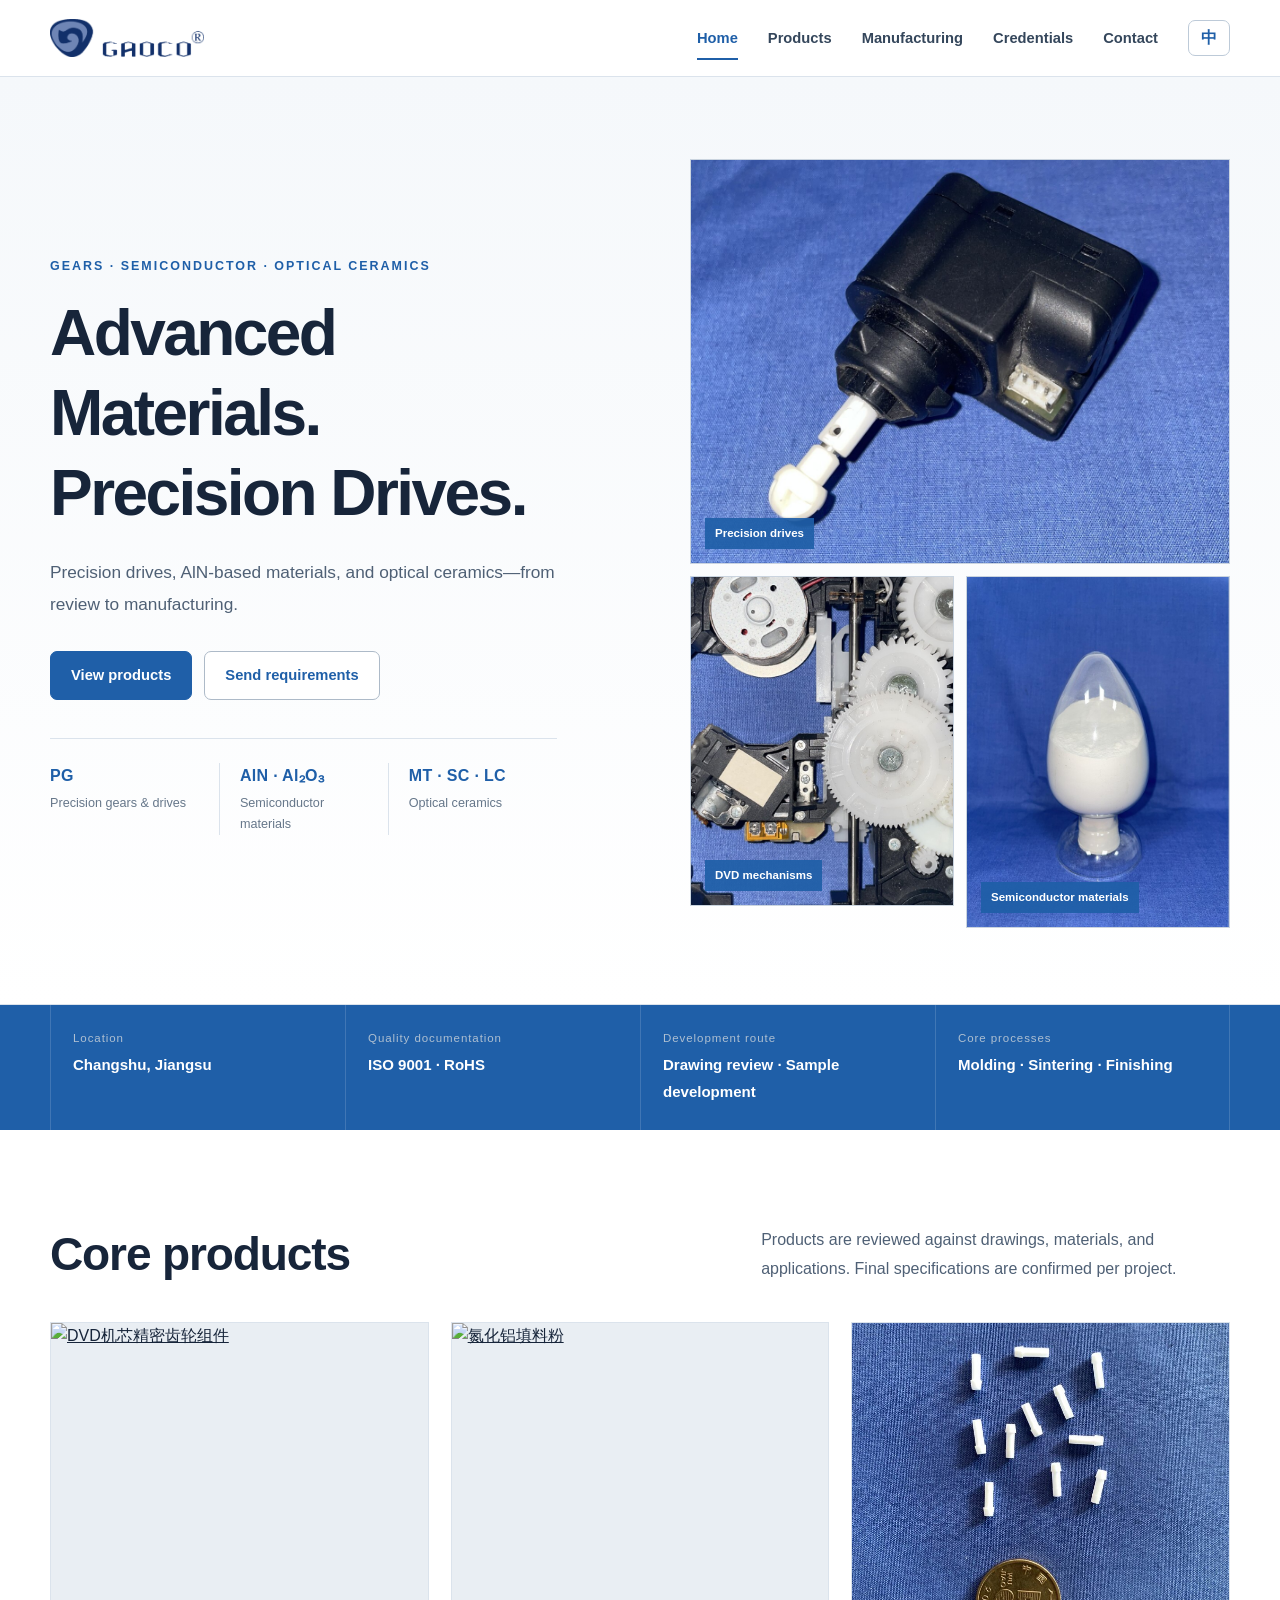
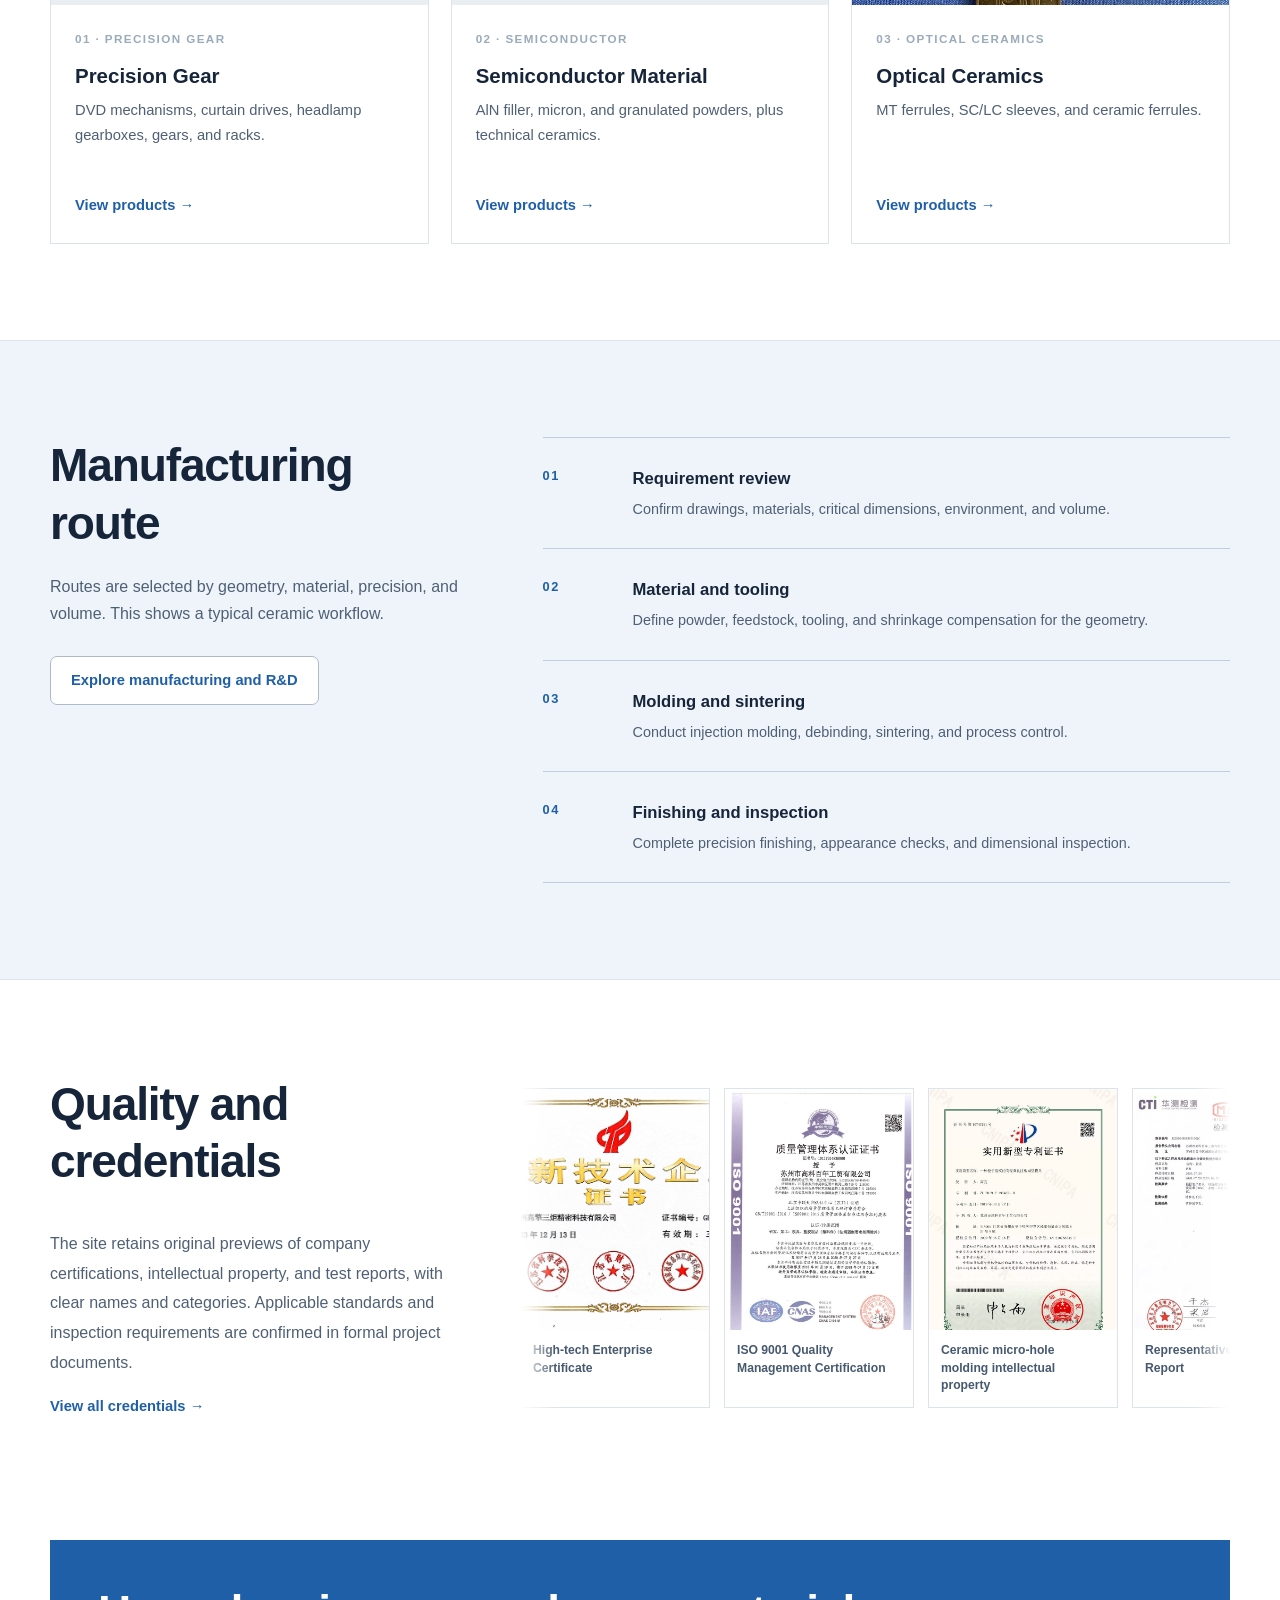
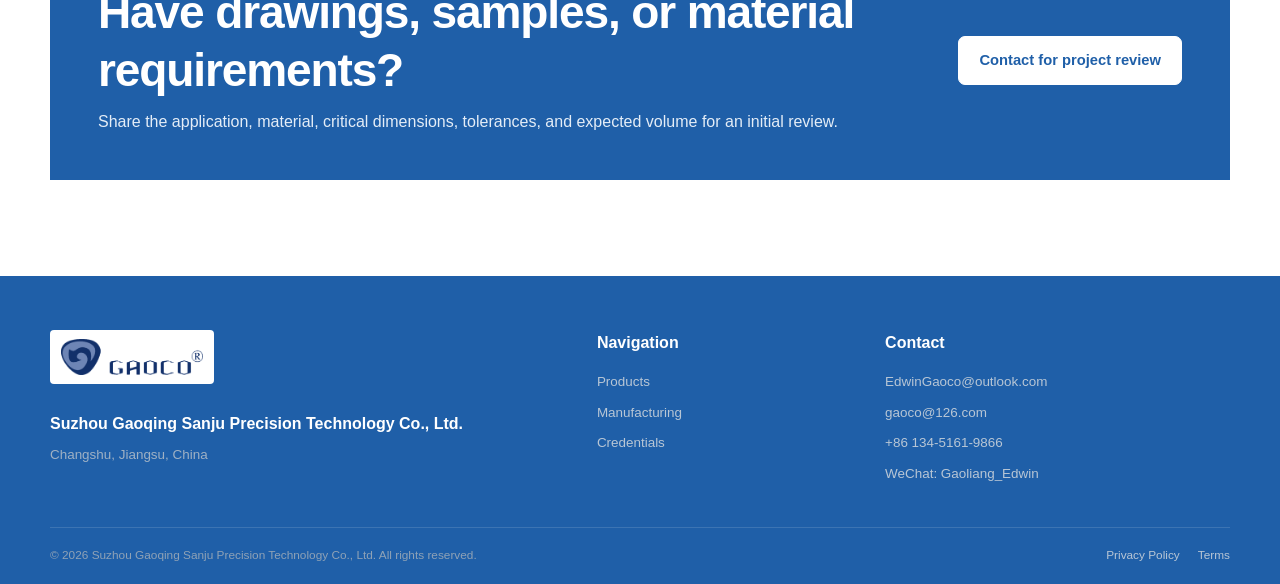
==== commit 4b46ef07: "Add files via upload" ====
--- a/index.html
+++ b/index.html
@@ -15,7 +15,7 @@
   <meta property="og:image" content="https://gaoco.org/assets/products-v5/semiconductor/aln-filler-powder.jpg">
   <link rel="icon" href="assets/favicon.ico">
   <link rel="apple-touch-icon" href="assets/favicon.ico">
-  <link rel="stylesheet" href="style.css?v=20260802-05">
+  <link rel="stylesheet" href="style.css?v=20260804-10">
 </head>
 <body data-page="home">
   <header class="site-header">
@@ -27,7 +27,7 @@
       <nav id="mainNav" aria-label="主导航">
         <a class="active" href="index.html" data-bi data-zh="首页" data-en="Home">首页</a>
         <a href="products.html" data-bi data-zh="产品中心" data-en="Products">产品中心</a>
-        <a href="roadmap.html" data-bi data-zh="制造与研发" data-en="Manufacturing & R&D">制造与研发</a>
+        <a href="roadmap.html" data-bi data-zh="制造与研发" data-en="Manufacturing">制造与研发</a>
         <a href="credentials.html" data-bi data-zh="资质文件" data-en="Credentials">资质文件</a>
         <a href="contacts.html" data-bi data-zh="联系我们" data-en="Contact">联系我们</a>
       </nav>
@@ -39,12 +39,12 @@
     <section class="hero hero-industrial">
       <div class="container hero-grid">
         <div class="hero-copy">
-          <p class="eyebrow" data-bi data-zh="精密齿轮 · 半导体材料 · 光通信陶瓷" data-en="Precision gears · Semiconductor materials · Optical ceramics">精密齿轮 · 半导体材料 · 光通信陶瓷</p>
-          <h1 data-bi data-zh="先进材料与精密传动零部件制造" data-en="Advanced materials and precision transmission manufacturing">先进材料与精密传动零部件制造</h1>
-          <p class="hero-lead" data-bi data-zh="围绕精密齿轮与传动组件、以氮化铝为重点的半导体材料，以及光通信陶瓷器件开展产品开发与制造评估。" data-en="Product development and manufacturing reviews for precision gears and transmission assemblies, aluminum-nitride-focused semiconductor materials, and optical communication ceramics.">围绕精密齿轮与传动组件、以氮化铝为重点的半导体材料，以及光通信陶瓷器件开展产品开发与制造评估。</p>
+          <p class="eyebrow" data-bi data-zh="精密齿轮 · 半导体材料 · 光通信陶瓷" data-en="Gears · Semiconductor · Optical Ceramics">精密齿轮 · 半导体材料 · 光通信陶瓷</p>
+          <h1 data-bi data-zh="先进材料与精密传动零部件制造" data-en="Advanced Materials. Precision Drives.">先进材料与精密传动零部件制造</h1>
+          <p class="hero-lead" data-bi data-zh="围绕精密齿轮与传动组件、以氮化铝为重点的半导体材料，以及光通信陶瓷器件开展产品开发与制造评估。" data-en="Precision drives, AlN-based materials, and optical ceramics—from review to manufacturing.">围绕精密齿轮与传动组件、以氮化铝为重点的半导体材料，以及光通信陶瓷器件开展产品开发与制造评估。</p>
           <div class="btn-group">
-            <a class="btn btn-primary" href="products.html" data-bi data-zh="查看产品与能力" data-en="View products and capabilities">查看产品与能力</a>
-            <a class="btn btn-secondary" href="contacts.html" data-bi data-zh="提交图纸或需求" data-en="Send drawings or requirements">提交图纸或需求</a>
+            <a class="btn btn-primary" href="products.html" data-bi data-zh="查看产品与能力" data-en="View products">查看产品与能力</a>
+            <a class="btn btn-secondary" href="contacts.html" data-bi data-zh="提交图纸或需求" data-en="Send requirements">提交图纸或需求</a>
           </div>
           <dl class="fact-row" aria-label="核心业务信息">
             <div><dt>PG</dt><dd data-bi data-zh="精密齿轮与传动" data-en="Precision gears &amp; drives">精密齿轮与传动</dd></div>
@@ -53,29 +53,29 @@
           </dl>
         </div>
         <div class="hero-gallery live-tile-gallery" aria-label="产品实拍动态展示">
-          <a class="hero-photo hero-photo-main live-tile" href="products.html#precision-gears" aria-label="查看精密齿轮与传动组件" data-live-tile data-interval="4300" data-delay="350">
+          <a class="hero-photo hero-tile-4x5 live-tile" href="products.html#precision-gears" aria-label="查看DVD机芯及零部件" data-live-tile data-interval="4300" data-delay="350">
             <span class="live-tile-images">
-              <img class="is-current" src="assets/products-v5/precision/headlight-assembly.jpg" alt="汽车大灯随动转向齿轮箱实物" width="1200" height="900" data-eager>
-              <img src="assets/products-v5/precision/dvd-assembly-front.jpg" alt="DVD机芯实物" width="1200" height="900" data-eager>
-              <img src="assets/products-v5/precision/curtain-assembly.jpg" alt="自动窗帘驱动组件实物" width="1200" height="900" data-eager>
+              <img class="is-current" src="assets/products-v5/precision/dvd-assembly-front.jpg" alt="DVD机芯实物" data-eager>
+              <img src="assets/products-v5/precision/dvd-laser-mechanism.jpg" alt="DVD激光头组件实物" data-eager>
+              <img src="assets/products-v5/precision/dvd-lens-holder.jpg" alt="DVD激光头镜片架实物" data-eager>
             </span>
-            <span class="hero-photo-caption" data-bi data-zh="精密齿轮与传动组件" data-en="Precision gear assemblies">精密齿轮与传动组件</span>
+            <span class="hero-photo-caption" data-bi data-zh="DVD机芯及零部件" data-en="DVD mechanisms">DVD机芯及零部件</span>
           </a>
-          <a class="hero-photo live-tile" href="products.html#semiconductor-materials" aria-label="查看氮化铝半导体材料" data-live-tile data-interval="5100" data-delay="1450">
+          <a class="hero-photo hero-tile-4x3 live-tile" href="products.html#precision-gears" aria-label="查看精密齿轮与传动组件" data-live-tile data-interval="5100" data-delay="1450">
             <span class="live-tile-images">
-              <img class="is-current" src="assets/products-v5/semiconductor/aln-filler-powder.jpg" alt="氮化铝填料粉实物" width="1200" height="900" data-eager>
-              <img src="assets/products-v5/semiconductor/aln-granulated-powder.jpg" alt="氮化铝造粒粉实物" width="1200" height="900" data-eager>
-              <img src="assets/products-v5/semiconductor/aln-micron-powder.jpg" alt="氮化铝微米粉实物" width="1200" height="900" data-eager>
+              <img class="is-current" src="assets/products-v5/precision/headlight-assembly.jpg" alt="汽车大灯随动转向齿轮箱实物" data-eager>
+              <img src="assets/products-v5/precision/curtain-assembly.jpg" alt="自动窗帘驱动组件实物" data-eager>
+              <img src="assets/products-v5/precision/planetary-gears.jpg" alt="行星齿轮实物" data-eager>
             </span>
-            <span class="hero-photo-caption" data-bi data-zh="氮化铝半导体材料" data-en="AlN semiconductor material">氮化铝半导体材料</span>
+            <span class="hero-photo-caption" data-bi data-zh="精密齿轮与传动" data-en="Precision drives">精密齿轮与传动</span>
           </a>
-          <a class="hero-photo live-tile" href="products.html#optical-ceramics" aria-label="查看光通信陶瓷器件" data-live-tile data-interval="5900" data-delay="2600">
+          <a class="hero-photo hero-tile-3x4 live-tile" href="products.html#semiconductor-materials" aria-label="查看半导体材料" data-live-tile data-interval="5900" data-delay="2600">
             <span class="live-tile-images">
-              <img class="is-current" src="assets/products-v5/optical/mt-ferrule.jpg" alt="光通信MT插芯实物" width="750" height="1000" data-eager>
-              <img src="assets/products-v5/optical/sc-lc-sleeve.jpg" alt="SC/LC陶瓷套筒实物" width="1200" height="900" data-eager>
-              <img src="assets/products-v5/optical/sc-lc-ferrule.jpg" alt="SC/LC陶瓷插芯实物" width="1200" height="900" data-eager>
+              <img class="is-current" src="assets/products-v5/semiconductor/aln-filler-powder.jpg" alt="氮化铝填料粉实物" data-eager>
+              <img src="assets/products-v5/semiconductor/aln-granulated-powder.jpg" alt="氮化铝造粒粉实物" data-eager>
+              <img src="assets/products-v5/semiconductor/aln-micron-powder.jpg" alt="氮化铝微米粉实物" data-eager>
             </span>
-            <span class="hero-photo-caption" data-bi data-zh="光通信陶瓷器件" data-en="Optical ceramic components">光通信陶瓷器件</span>
+            <span class="hero-photo-caption" data-bi data-zh="半导体材料" data-en="Semiconductor materials">半导体材料</span>
           </a>
         </div>
       </div>
@@ -93,21 +93,21 @@
     <section class="section section-products" id="products">
       <div class="container">
         <div class="section-head split-head">
-          <div><p class="eyebrow" data-bi data-zh="核心产品" data-en="Core products">核心产品</p><h2 data-bi data-zh="围绕三类实际交付需求" data-en="Three focused product groups">围绕三类实际交付需求</h2></div>
-          <p data-bi data-zh="产品以图纸、材料体系和应用要求为基础进行技术评估，具体规格与交付状态以双方确认文件为准。" data-en="Products are evaluated against drawings, material systems, and application requirements. Specifications and delivery status are confirmed in project documentation.">产品以图纸、材料体系和应用要求为基础进行技术评估，具体规格与交付状态以双方确认文件为准。</p>
+          <div><h2 data-bi data-zh="核心产品" data-en="Core products">核心产品</h2></div>
+          <p data-bi data-zh="产品以图纸、材料体系和应用要求为基础进行技术评估，具体规格与交付状态以双方确认文件为准。" data-en="Products are reviewed against drawings, materials, and applications. Final specifications are confirmed per project.">产品以图纸、材料体系和应用要求为基础进行技术评估，具体规格与交付状态以双方确认文件为准。</p>
         </div>
         <div class="business-grid">
           <article class="business-card">
-            <a class="business-image" href="products.html#precision-gears"><img src="assets/products-v5/precision/dvd-assembly-front.jpg" alt="DVD机芯精密齿轮组件" width="1200" height="900" loading="lazy"></a>
-            <div class="card-body"><span class="card-index">01 · PRECISION GEAR</span><h3 data-bi data-zh="精密齿轮" data-en="Precision Gear">精密齿轮</h3><p data-bi data-zh="DVD机芯、自动窗帘机、汽车大灯随动转向齿轮箱，以及各类齿轮与齿条。" data-en="DVD mechanisms, automatic curtain drives, adaptive headlamp gearboxes, and individual gears and racks.">DVD机芯、自动窗帘机、汽车大灯随动转向齿轮箱，以及各类齿轮与齿条。</p><a class="text-link" href="products.html#precision-gears" data-bi data-zh="查看产品 →" data-en="View products →">查看产品 →</a></div>
+            <a class="business-image" href="products.html#precision-gears"><img src="assets/products-v5/precision/dvd-assembly-front-4x3.jpg" alt="DVD机芯精密齿轮组件" loading="lazy"></a>
+            <div class="card-body"><span class="card-index">01 · PRECISION GEAR</span><h3 data-bi data-zh="精密齿轮" data-en="Precision Gear">精密齿轮</h3><p data-bi data-zh="DVD机芯、自动窗帘机、汽车大灯随动转向齿轮箱，以及各类齿轮与齿条。" data-en="DVD mechanisms, curtain drives, headlamp gearboxes, gears, and racks.">DVD机芯、自动窗帘机、汽车大灯随动转向齿轮箱，以及各类齿轮与齿条。</p><a class="text-link" href="products.html#precision-gears" data-bi data-zh="查看产品 →" data-en="View products →">查看产品 →</a></div>
           </article>
           <article class="business-card">
-            <a class="business-image" href="products.html#semiconductor-materials"><img src="assets/products-v5/semiconductor/aln-filler-powder.jpg" alt="氮化铝填料粉" width="1200" height="900" loading="lazy"></a>
-            <div class="card-body"><span class="card-index">02 · SEMICONDUCTOR</span><h3 data-bi data-zh="半导体材料" data-en="Semiconductor Material">半导体材料</h3><p data-bi data-zh="重点展示氮化铝填料粉、微米粉与造粒粉，并覆盖其他陶瓷粉体和精密陶瓷耗材。" data-en="AlN filler, micron, and granulated powders, supported by additional ceramic powders and precision ceramic consumables.">重点展示氮化铝填料粉、微米粉与造粒粉，并覆盖其他陶瓷粉体和精密陶瓷耗材。</p><a class="text-link" href="products.html#semiconductor-materials" data-bi data-zh="查看产品 →" data-en="View products →">查看产品 →</a></div>
+            <a class="business-image" href="products.html#semiconductor-materials"><img src="assets/products-v5/semiconductor/aln-filler-powder-4x3.jpg" alt="氮化铝填料粉" loading="lazy"></a>
+            <div class="card-body"><span class="card-index">02 · SEMICONDUCTOR</span><h3 data-bi data-zh="半导体材料" data-en="Semiconductor Material">半导体材料</h3><p data-bi data-zh="重点展示氮化铝填料粉、微米粉与造粒粉，并覆盖其他陶瓷粉体和精密陶瓷耗材。" data-en="AlN filler, micron, and granulated powders, plus technical ceramics.">重点展示氮化铝填料粉、微米粉与造粒粉，并覆盖其他陶瓷粉体和精密陶瓷耗材。</p><a class="text-link" href="products.html#semiconductor-materials" data-bi data-zh="查看产品 →" data-en="View products →">查看产品 →</a></div>
           </article>
           <article class="business-card">
             <a class="business-image" href="products.html#optical-ceramics"><img src="assets/products-v5/optical/mt-ferrule.jpg" alt="光通信MT插芯" width="750" height="1000" loading="lazy"></a>
-            <div class="card-body"><span class="card-index">03 · OPTICAL CERAMICS</span><h3 data-bi data-zh="光通信陶瓷" data-en="Optical Comm. Ceramics">光通信陶瓷</h3><p data-bi data-zh="以MT插芯为重点，覆盖SC/LC陶瓷套筒与插芯，并预留后续新品照片位置。" data-en="Led by MT ferrules, with SC/LC ceramic sleeves and ferrules plus reserved space for upcoming products.">以MT插芯为重点，覆盖SC/LC陶瓷套筒与插芯，并预留后续新品照片位置。</p><a class="text-link" href="products.html#optical-ceramics" data-bi data-zh="查看产品 →" data-en="View products →">查看产品 →</a></div>
+            <div class="card-body"><span class="card-index">03 · OPTICAL CERAMICS</span><h3 data-bi data-zh="光通信陶瓷" data-en="Optical Ceramics">光通信陶瓷</h3><p data-bi data-zh="以MT插芯为重点，覆盖SC/LC陶瓷套筒与插芯，并预留后续新品照片位置。" data-en="MT ferrules, SC/LC sleeves, and ceramic ferrules.">以MT插芯为重点，覆盖SC/LC陶瓷套筒与插芯，并预留后续新品照片位置。</p><a class="text-link" href="products.html#optical-ceramics" data-bi data-zh="查看产品 →" data-en="View products →">查看产品 →</a></div>
           </article>
         </div>
       </div>
@@ -116,9 +116,8 @@
     <section class="section section-process">
       <div class="container process-layout">
         <div class="process-intro">
-          <p class="eyebrow" data-bi data-zh="制造路径" data-en="Manufacturing route">制造路径</p>
-          <h2 data-bi data-zh="从材料与图纸评估到成品检测" data-en="From material and drawing review to final inspection">从材料与图纸评估到成品检测</h2>
-          <p data-bi data-zh="项目将根据产品结构、材料体系、精度要求和预期批量确定具体工艺。以下流程用于说明典型陶瓷零部件的开发路径。" data-en="The process is selected according to part geometry, material system, precision requirements, and expected volume. This sequence illustrates a typical ceramic component route.">项目将根据产品结构、材料体系、精度要求和预期批量确定具体工艺。以下流程用于说明典型陶瓷零部件的开发路径。</p>
+          <h2 data-bi data-zh="制造路径" data-en="Manufacturing route">制造路径</h2>
+          <p data-bi data-zh="项目将根据产品结构、材料体系、精度要求和预期批量确定具体工艺。以下流程用于说明典型陶瓷零部件的开发路径。" data-en="Routes are selected by geometry, material, precision, and volume. This shows a typical ceramic workflow.">项目将根据产品结构、材料体系、精度要求和预期批量确定具体工艺。以下流程用于说明典型陶瓷零部件的开发路径。</p>
           <a class="btn btn-secondary" href="roadmap.html" data-bi data-zh="了解制造与研发" data-en="Explore manufacturing and R&D">了解制造与研发</a>
         </div>
         <ol class="process-list">
@@ -133,8 +132,7 @@
     <section class="section section-quality">
       <div class="container quality-grid">
         <div class="quality-copy">
-          <p class="eyebrow" data-bi data-zh="质量与资质" data-en="Quality and credentials">质量与资质</p>
-          <h2 data-bi data-zh="关键文件集中展示，便于核验" data-en="Key documents presented for clear verification">关键文件集中展示，便于核验</h2>
+          <h2 data-bi data-zh="质量与资质" data-en="Quality and credentials">质量与资质</h2>
           <p data-bi data-zh="网站保留企业认证、知识产权和检测报告的原始页面预览，并标明文件名称与类别。项目适用的标准、材料性能和检测要求以正式技术文件为准。" data-en="The site retains original previews of company certifications, intellectual property, and test reports, with clear names and categories. Applicable standards and inspection requirements are confirmed in formal project documents.">网站保留企业认证、知识产权和检测报告的原始页面预览，并标明文件名称与类别。项目适用的标准、材料性能和检测要求以正式技术文件为准。</p>
           <a class="text-link" href="credentials.html" data-bi data-zh="查看全部资质文件 →" data-en="View all credentials →">查看全部资质文件 →</a>
         </div>
@@ -159,7 +157,7 @@
 
     <section class="section cta-section">
       <div class="container cta-card">
-        <div><p class="eyebrow" data-bi data-zh="项目沟通" data-en="Project inquiry">项目沟通</p><h2 data-bi data-zh="有图纸、样件或材料要求？" data-en="Have drawings, samples, or material requirements?">有图纸、样件或材料要求？</h2><p data-bi data-zh="请提供应用场景、材料、关键尺寸、公差和预期批量，我们将据此进行初步评估。" data-en="Share the application, material, critical dimensions, tolerances, and expected volume for an initial review.">请提供应用场景、材料、关键尺寸、公差和预期批量，我们将据此进行初步评估。</p></div>
+        <div><h2 data-bi data-zh="有图纸、样件或材料要求？" data-en="Have drawings, samples, or material requirements?">有图纸、样件或材料要求？</h2><p data-bi data-zh="请提供应用场景、材料、关键尺寸、公差和预期批量，我们将据此进行初步评估。" data-en="Share the application, material, critical dimensions, tolerances, and expected volume for an initial review.">请提供应用场景、材料、关键尺寸、公差和预期批量，我们将据此进行初步评估。</p></div>
         <a class="btn btn-primary" href="contacts.html" data-bi data-zh="联系项目评估" data-en="Contact for project review">联系项目评估</a>
       </div>
     </section>
@@ -168,11 +166,11 @@
   <footer class="site-footer">
     <div class="container footer-grid">
       <div class="footer-brand"><a class="footer-logo-link" href="index.html" aria-label="返回首页"><img src="assets/gaoco-logo-transparent.png" alt="GAOCO" width="699" height="175" loading="lazy"></a><p data-bi data-zh="苏州高擎三炬精密科技有限公司" data-en="Suzhou Gaoqing Sanju Precision Technology Co., Ltd.">苏州高擎三炬精密科技有限公司</p><span data-bi data-zh="中国 · 江苏 · 常熟" data-en="Changshu, Jiangsu, China">中国 · 江苏 · 常熟</span></div>
-      <div class="footer-links"><strong data-bi data-zh="快速导航" data-en="Navigation">快速导航</strong><a href="products.html" data-bi data-zh="产品中心" data-en="Products">产品中心</a><a href="roadmap.html" data-bi data-zh="制造与研发" data-en="Manufacturing & R&D">制造与研发</a><a href="credentials.html" data-bi data-zh="资质文件" data-en="Credentials">资质文件</a></div>
+      <div class="footer-links"><strong data-bi data-zh="快速导航" data-en="Navigation">快速导航</strong><a href="products.html" data-bi data-zh="产品中心" data-en="Products">产品中心</a><a href="roadmap.html" data-bi data-zh="制造与研发" data-en="Manufacturing">制造与研发</a><a href="credentials.html" data-bi data-zh="资质文件" data-en="Credentials">资质文件</a></div>
       <div class="footer-contact"><strong data-bi data-zh="联系" data-en="Contact">联系</strong><a href="mailto:EdwinGaoco@outlook.com">EdwinGaoco@outlook.com</a><a href="mailto:gaoco@126.com">gaoco@126.com</a><a href="tel:+8613451619866">+86 134-5161-9866</a><span>WeChat: Gaoliang_Edwin</span></div>
     </div>
     <div class="container footer-bottom"><p>© <span data-current-year>2026</span> <span data-bi data-zh="苏州高擎三炬精密科技有限公司。保留一切权利。" data-en="Suzhou Gaoqing Sanju Precision Technology Co., Ltd. All rights reserved.">苏州高擎三炬精密科技有限公司。保留一切权利。</span></p><p><a href="privacy.html" data-bi data-zh="隐私政策" data-en="Privacy Policy">隐私政策</a><a href="terms.html" data-bi data-zh="使用条款" data-en="Terms">使用条款</a></p></div>
   </footer>
-  <script defer src="script.js?v=20260802-05"></script>
+  <script defer src="script.js?v=20260804-10"></script>
 </body>
 </html>
--- a/style.css
+++ b/style.css
@@ -117,7 +117,7 @@
 
 /* Home hero */
 .hero-industrial{padding:82px 0 76px;background:linear-gradient(180deg,#f5f8fb 0%,#fff 100%);border-bottom:1px solid var(--line)}
-.hero-grid{display:grid;grid-template-columns:minmax(0,1.02fr) minmax(470px,.98fr);align-items:center;gap:72px}
+.hero-grid{display:grid;grid-template-columns:minmax(0,.9fr) minmax(610px,1.1fr);align-items:center;gap:54px}
 .hero-copy h1{max-width:690px;margin-bottom:24px}
 .hero-lead{max-width:690px;margin-bottom:30px;font-size:1.08rem;line-height:1.85}
 .hero-copy .btn-group{margin-bottom:38px}
@@ -126,17 +126,19 @@
 .fact-row div+div{padding-left:20px;border-left:1px solid var(--line)}
 .fact-row dt{color:var(--navy);font-size:1rem;font-weight:800;letter-spacing:.02em}
 .fact-row dd{margin:3px 0 0;color:#66778a;font-size:.79rem}
-.hero-gallery{display:grid;grid-template-columns:1fr 1fr;grid-template-rows:1.08fr .92fr;gap:12px;min-height:520px}
-.hero-photo{position:relative;display:block;margin:0;overflow:hidden;border:1px solid #cad4df;background:#edf1f5;text-decoration:none}
-.hero-photo-main{grid-column:1/3;grid-row:1}
-.hero-photo img{width:100%;height:100%;object-fit:contain;transition:transform .4s ease}
+.hero-gallery{display:grid;grid-template-columns:1fr 1fr;grid-template-areas:"wide wide" "portrait-a portrait-b";gap:12px;align-items:start;width:100%;max-width:540px;min-height:0;justify-self:end}
+.hero-photo{position:relative;display:block;margin:0;overflow:hidden;border:1px solid #cad4df;background:#e8eef4;text-decoration:none}
+.hero-tile-4x5{grid-area:portrait-a;aspect-ratio:4/5}
+.hero-tile-4x3{grid-area:wide;aspect-ratio:4/3}
+.hero-tile-3x4{grid-area:portrait-b;aspect-ratio:3/4}
+.hero-photo img{width:100%;height:100%;object-fit:cover;transition:transform .4s ease}
 .hero-photo:hover img{transform:scale(1.02)}
 .hero-photo-caption{position:absolute;z-index:4;left:14px;bottom:14px;padding:6px 10px;background:rgba(31,95,168,.92);color:#fff;font-size:.72rem;font-weight:700}
 .hero-photo::after{content:"→";position:absolute;z-index:4;right:14px;top:14px;display:grid;place-items:center;width:30px;height:30px;border:1px solid rgba(255,255,255,.65);background:rgba(31,95,168,.86);color:#fff;font-size:.9rem;opacity:0;transform:translateX(-4px);transition:opacity .18s ease,transform .18s ease}
 .hero-photo:hover::after,.hero-photo:focus-visible::after{opacity:1;transform:translateX(0)}
 .live-tile-gallery{perspective:1200px}
-.live-tile{background:#dfe7ef;transform-style:preserve-3d}
-.live-tile-images{position:absolute;inset:0;display:block;overflow:hidden;background:#dfe7ef}
+.live-tile{background:#e8eef4;transform-style:preserve-3d}
+.live-tile-images{position:absolute;inset:0;display:block;overflow:hidden;background:#e8eef4}
 .live-tile-images img{position:absolute;inset:0;opacity:0;transform:translateY(100%) rotateX(-8deg);transform-origin:center top;transition:transform .72s cubic-bezier(.2,.78,.22,1),opacity .4s ease}
 .live-tile-images img.is-current{z-index:2;opacity:1;transform:translateY(0) rotateX(0)}
 .live-tile-images img.is-leaving{z-index:3;opacity:0;transform:translateY(-100%) rotateX(8deg)}
@@ -157,8 +159,8 @@
 .business-grid{display:grid;grid-template-columns:repeat(3,1fr);gap:22px}
 .business-card{overflow:hidden;border:1px solid var(--line);background:#fff;transition:border-color .18s ease,transform .18s ease}
 .business-card:hover{border-color:#9eb5cc;transform:translateY(-3px)}
-.business-image{display:block;aspect-ratio:1.42/1;overflow:hidden;background:#e9eef3}
-.business-image img{width:100%;height:100%;object-fit:contain;background:#dfe7ef}
+.business-image{display:block;aspect-ratio:4/3;overflow:hidden;background:#e9eef3}
+.business-image img{width:100%;height:100%;object-fit:cover}
 .card-body{padding:24px}
 .card-index{display:block;color:#9aabbc;font-size:.73rem;font-weight:800;letter-spacing:.12em;margin-bottom:14px}
 .card-body h3{margin-bottom:10px}
@@ -367,7 +369,7 @@
 @media (max-width:1020px){
   .hero-grid{grid-template-columns:1fr;gap:44px}
   .hero-copy{max-width:800px}
-  .hero-gallery{min-height:460px}
+  .hero-gallery{max-width:620px;min-height:0;justify-self:start}
   .quality-grid{grid-template-columns:1fr;gap:42px}
   .credential-marquee{max-width:100%}
   .detailed-grid{grid-template-columns:1fr}
@@ -420,9 +422,10 @@
 @media (max-width:600px){
   body{font-size:15px}
   .container{width:calc(100% - 28px)}
-  .hero-gallery{grid-template-columns:1fr 1fr;min-height:390px}
-  .hero-photo-main{grid-column:1/3;grid-row:auto}
-  .hero-photo{min-height:150px}
+  .hero-gallery{grid-template-columns:1fr 1fr;grid-template-areas:"wide wide" "portrait-a portrait-b";gap:6px;max-width:100%;min-height:0}
+  .hero-photo{min-height:0}
+  .hero-photo-caption{left:6px;right:6px;bottom:6px;padding:5px 6px;font-size:.56rem;line-height:1.3}
+  .hero-photo::after{display:none}
   .proof-grid{grid-template-columns:1fr}
   .proof-grid>div{padding:18px 4px;border-left:0;border-right:0!important}
   .section{padding:58px 0}
@@ -492,8 +495,11 @@
 .exploded-copy p{margin-bottom:19px;font-size:.91rem;line-height:1.8}
 .exploded-copy ul{display:flex;flex-wrap:wrap;gap:7px;margin:0;padding:0;list-style:none}
 .exploded-copy li{padding:5px 9px;border:1px solid #d5e0ea;background:#f7f9fb;color:#516579;font-size:.69rem;font-weight:700}
-.exploded-trigger{position:relative;overflow:hidden;padding:0;border:0;background:#dfe7ef;cursor:pointer}
-.exploded-trigger>img{width:100%;height:100%;min-height:410px;object-fit:contain;background:#dfe7ef;transition:transform .45s ease,filter .35s ease}
+.exploded-trigger{position:relative;overflow:hidden;padding:0;border:0;background:#e8eef4;cursor:pointer}
+.exploded-trigger>img{display:block;width:100%;height:100%;min-height:410px;object-fit:cover;transition:transform .45s ease,filter .35s ease}
+.dvd-product .exploded-overview{grid-template-columns:minmax(0,1fr) minmax(330px,.72fr)}
+.dvd-product .exploded-trigger>img{aspect-ratio:4/5}
+.exploded-product:not(.dvd-product) .exploded-trigger>img{aspect-ratio:4/3}
 .exploded-trigger:hover>img{transform:scale(1.025)}
 .exploded-product.expanded .exploded-trigger>img{filter:saturate(.88) brightness(.84)}
 .exploded-action{position:absolute;right:18px;bottom:18px;display:grid;grid-template-columns:36px auto;grid-template-rows:auto auto;column-gap:11px;align-items:center;padding:11px 16px 11px 11px;background:rgba(31,95,168,.94);color:#fff;text-align:left;box-shadow:0 10px 22px rgba(0,0,0,.18)}
@@ -504,22 +510,24 @@
 .exploded-action b{font-size:.76rem;line-height:1.25}
 .exploded-action small{color:#aecdEB;font-size:.55rem;letter-spacing:.13em}
 
-.exploded-stage{position:relative;display:grid;grid-template-columns:repeat(3,1fr);grid-template-areas:"p1 empty1 p2" "p3 core p4" "p5 empty2 p6";gap:20px;align-items:center;max-height:0;margin:0 24px;overflow:hidden;opacity:0;background:radial-gradient(circle at center,rgba(31,95,168,.1) 0 8%,transparent 36%),linear-gradient(31deg,transparent 49.8%,rgba(31,95,168,.18) 50%,transparent 50.2%),linear-gradient(-31deg,transparent 49.8%,rgba(31,95,168,.18) 50%,transparent 50.2%),linear-gradient(90deg,transparent 49.8%,rgba(31,95,168,.16) 50%,transparent 50.2%);transition:max-height .65s ease,opacity .35s ease,margin .35s ease,padding .35s ease}
-.exploded-product.expanded .exploded-stage{max-height:1120px;margin:0 24px 24px;padding:26px;opacity:1;border-top:1px solid var(--line);background-color:#f5f8fb}
+.exploded-stage{position:relative;display:grid;grid-template-columns:repeat(3,1fr);grid-template-areas:"p1 empty1 p2" "p3 core p4" "p5 empty2 p6";gap:16px;align-items:center;width:calc(100% - 80px);max-width:920px;max-height:0;margin:0 auto;overflow:hidden;opacity:0;background:radial-gradient(circle at center,rgba(31,95,168,.1) 0 8%,transparent 36%),linear-gradient(31deg,transparent 49.8%,rgba(31,95,168,.18) 50%,transparent 50.2%),linear-gradient(-31deg,transparent 49.8%,rgba(31,95,168,.18) 50%,transparent 50.2%),linear-gradient(90deg,transparent 49.8%,rgba(31,95,168,.16) 50%,transparent 50.2%);transition:max-height .65s ease,opacity .35s ease,margin .35s ease,padding .35s ease}
+.exploded-product.expanded .exploded-stage{max-height:1400px;margin:0 auto 24px;padding:20px;opacity:1;border-top:1px solid var(--line);background-color:#f5f8fb}
 .stage-core{grid-area:core;position:relative;z-index:2;padding:9px;border:1px solid #a9bfd5;background:#fff;box-shadow:0 13px 28px rgba(20,50,82,.14);transform:scale(.72);opacity:0;transition:transform .55s cubic-bezier(.2,.8,.2,1),opacity .3s ease}
 .exploded-product.expanded .stage-core{transform:scale(1);opacity:1}
-.stage-core img{width:100%;aspect-ratio:1.33/1;object-fit:contain;background:#dfe7ef}
+.stage-core img{display:block;width:100%;aspect-ratio:4/3;object-fit:cover}
 .stage-core span{position:absolute;left:16px;bottom:16px;padding:5px 8px;background:rgba(31,95,168,.94);color:#fff;font-size:.66rem;font-weight:750}
 .exploded-part{position:relative;z-index:2;overflow:hidden;border:1px solid #cfdae5;background:#fff;box-shadow:0 8px 20px rgba(24,53,84,.07);transform:scale(.55);opacity:0;transition:transform .55s cubic-bezier(.2,.8,.2,1),opacity .3s ease,border-color .18s ease}
 .exploded-part:hover{border-color:#83a9ce}
 .exploded-product.expanded .exploded-part{transform:scale(1);opacity:1}
 .exploded-product.expanded .p2,.exploded-product.expanded .p4{transition-delay:.06s}
 .exploded-product.expanded .p5,.exploded-product.expanded .p6{transition-delay:.12s}
-.exploded-part img{width:100%;aspect-ratio:1.7/1;object-fit:contain;background:#dfe7ef}
+.exploded-part img{display:block;width:100%;aspect-ratio:4/3;object-fit:cover}
 .exploded-part>div{display:flex;justify-content:space-between;gap:8px;padding:9px 11px}
 .exploded-part b{font-size:.72rem}
 .exploded-part small{color:var(--blue);font-size:.62rem;font-weight:800}
-.exploded-part.p1{grid-area:p1}.exploded-part.p2{grid-area:p2}.exploded-part.p3{grid-area:p3}.exploded-part.p4{grid-area:p4}.exploded-part.p5{grid-area:p5}.exploded-part.p6{grid-area:p6}
+.exploded-part.p1{grid-area:p1}.exploded-part.p2{grid-area:p2}.exploded-part.p3{grid-area:p3}.exploded-part.p4{grid-area:p4}.exploded-part.p5{grid-area:p5}.exploded-part.p6{grid-area:p6}.exploded-part.p7{grid-area:p7}.exploded-part.p8{grid-area:p8}
+
+.headlight-stage{grid-template-columns:repeat(4,1fr);grid-template-areas:"p1 p2 p3 p4" "p5 core core p6" "p7 core core p8";align-items:stretch}
 
 .dvd-stage{grid-template-columns:repeat(4,1fr);grid-template-areas:none;align-items:stretch}
 .exploded-product.expanded .dvd-stage{max-height:1480px}
@@ -528,13 +536,13 @@
 .dvd-stage .p1{grid-column:1;grid-row:1}.dvd-stage .p2{grid-column:2;grid-row:1}.dvd-stage .p3{grid-column:3;grid-row:1}.dvd-stage .p4{grid-column:4;grid-row:1}
 .dvd-stage .p5{grid-column:1;grid-row:2}.dvd-stage .p6{grid-column:4;grid-row:2}.dvd-stage .p7{grid-column:1;grid-row:3}.dvd-stage .p8{grid-column:4;grid-row:3}
 .dvd-stage .p9{grid-column:1;grid-row:4}.dvd-stage .p10{grid-column:2;grid-row:4}.dvd-stage .p11{grid-column:3;grid-row:4}.dvd-stage .p12{grid-column:4;grid-row:4}
-.dvd-stage .exploded-part img{aspect-ratio:1.45/1}
+.dvd-stage .stage-core img,.dvd-stage .exploded-part img{aspect-ratio:4/5}
 
 .gear-types{margin-top:58px}
 .gear-type-grid{display:grid;grid-template-columns:repeat(4,1fr);gap:14px}
 .gear-type-grid article{overflow:hidden;border:1px solid var(--line);background:#fff;transition:transform .2s ease,border-color .2s ease}
 .gear-type-grid article:hover{transform:translateY(-3px);border-color:#9fb8d0}
-.gear-type-grid img{width:100%;aspect-ratio:1.23/1;object-fit:contain;background:#dfe7ef}
+.gear-type-grid img{display:block;width:100%;aspect-ratio:4/3;object-fit:cover}
 .gear-type-grid article>div{padding:16px}
 .gear-type-grid span,.material-grid article>div>span,.component-grid article>div>span{display:block;margin-bottom:8px;color:var(--blue);font-size:.65rem;font-weight:850;letter-spacing:.13em}
 .gear-type-grid h3{margin-bottom:7px;font-size:1rem}
@@ -554,7 +562,7 @@
 .material-specs i{color:var(--ink);font-size:.73rem;font-style:normal;font-weight:700}
 .material-grid{display:grid;grid-template-columns:repeat(3,1fr);gap:14px}
 .material-grid article{overflow:hidden;border:1px solid var(--line);background:#fff}
-.material-grid img{width:100%;aspect-ratio:1.32/1;object-fit:contain;background:#dfe7ef}
+.material-grid img{display:block;width:100%;aspect-ratio:3/4;object-fit:cover}
 .material-grid article>div{padding:17px}
 .material-grid h3{margin-bottom:8px;font-size:1.05rem}
 .material-grid p{margin:0;font-size:.78rem;line-height:1.6}
@@ -562,24 +570,26 @@
 .powder-grid article>div{flex:1}
 .powder-grid h3{min-height:2.5em}
 .powder-grid p{padding-top:11px;border-top:1px solid var(--line);color:#455a70;font-family:"Segoe UI",Arial,sans-serif;line-height:1.72}
+.powder-grid .material-application{margin-top:12px;color:#304b67;font-family:inherit;font-size:.76rem;line-height:1.68}
+.component-grid .material-application{color:#405a73}
 .material-subhead{margin-top:56px}
 .compact-material-grid h3{min-height:50px;margin:0;font-size:.93rem;line-height:1.55}
 .component-grid{display:grid;grid-template-columns:repeat(3,1fr);gap:14px}
 .component-grid article{overflow:hidden;border:1px solid var(--line);background:#fff}
-.component-grid img{width:100%;aspect-ratio:1.32/1;object-fit:contain;background:#dfe7ef}
+.component-grid img{display:block;width:100%;aspect-ratio:3/4;object-fit:cover}
 .component-grid article>div{padding:20px}
 .component-grid h3{margin-bottom:8px}
 .component-grid p{margin:0;font-size:.82rem;line-height:1.65}
 
 .optical-feature{display:grid;grid-template-columns:minmax(340px,.8fr) minmax(0,1.2fr);align-items:center;min-height:520px;margin-bottom:18px;border:1px solid var(--line);background:#fff}
-.optical-image{position:relative;height:100%;min-height:520px;overflow:hidden;background:#e4ebf1}
-.optical-image img{width:100%;height:100%;object-fit:contain;object-position:center;background:#dfe7ef}
+.optical-image{position:relative;aspect-ratio:3/4;min-height:0;overflow:hidden;background:#e4ebf1}
+.optical-image img{display:block;width:100%;height:100%;object-fit:cover;object-position:center}
 .optical-image>span{position:absolute;left:22px;top:18px;color:rgba(255,255,255,.9);font-size:4.5rem;font-weight:850;line-height:1;text-shadow:0 3px 18px rgba(13,40,72,.3)}
 .optical-feature>div:last-child{padding:52px}
 .optical-points{display:flex;flex-wrap:wrap;gap:8px;margin-top:22px}
 .optical-points span{padding:7px 10px;background:var(--blue-light);color:var(--blue);font-size:.72rem;font-weight:750}
 .future-product{display:flex;flex-direction:column}
-.future-visual{position:relative;display:grid;grid-template-columns:repeat(3,34px);place-content:center;gap:13px;aspect-ratio:1.32/1;background:linear-gradient(135deg,#edf3f9,#f8fafc)}
+.future-visual{position:relative;display:grid;grid-template-columns:repeat(3,34px);place-content:center;gap:13px;aspect-ratio:3/4;background:linear-gradient(135deg,#edf3f9,#f8fafc)}
 .future-visual span{width:34px;height:84px;border:1px solid #a9bfd5;border-radius:20px;background:rgba(255,255,255,.8)}
 .future-visual span:nth-child(2){transform:translateY(-12px)}
 .future-visual b{position:absolute;right:20px;bottom:14px;color:var(--blue);font-size:2rem;font-weight:300}
@@ -591,10 +601,10 @@
 .product-review-note p{margin:0;color:#e1ecf7}
 .product-review-note .btn{flex:0 0 auto;background:#fff;color:var(--blue);border-color:#fff}
 
-/* Contact icons: quiet, aligned and recognisable */
+/* Contact icons: direct PNG assets for reliable local and hosted rendering */
 .contact-row{grid-template-columns:38px 1fr;gap:18px;padding:25px 28px}
 .contact-icon{width:38px;height:38px;border:0;border-radius:10px;background:#eef4fb}
-.contact-icon svg{width:20px;height:20px;stroke-width:1.9}
+.contact-icon img{width:21px;height:21px;object-fit:contain;transform:translateY(8px)}
 .contact-row>div{grid-column:2}
 
 @media (max-width:1020px){
@@ -616,15 +626,17 @@
   .product-tab{min-width:240px}
   .exploded-overview,.exploded-overview.reverse{grid-template-columns:1fr}
   .exploded-overview.reverse .exploded-copy,.exploded-overview.reverse .exploded-trigger{order:initial}
-  .exploded-trigger>img{min-height:0;aspect-ratio:1.33/1}
-  .exploded-stage,.exploded-product.expanded .exploded-stage{grid-template-columns:repeat(2,1fr);grid-template-areas:"core core" "p1 p2" "p3 p4" "p5 p6";background:#f5f8fb}
+  .exploded-trigger>img{min-height:0}
+  .exploded-stage,.exploded-product.expanded .exploded-stage{grid-template-columns:repeat(2,1fr);grid-template-areas:"core core" "p1 p2" "p3 p4" "p5 p6";width:calc(100% - 36px);background:#f5f8fb}
+  .headlight-stage,.exploded-product.expanded .headlight-stage{grid-template-areas:"core core" "p1 p2" "p3 p4" "p5 p6" "p7 p8"}
   .dvd-stage,.exploded-product.expanded .dvd-stage{grid-template-columns:repeat(3,1fr);grid-template-areas:none}
   .dvd-stage .stage-core{grid-column:1/-1;grid-row:auto}
   .dvd-stage .exploded-part{grid-column:auto;grid-row:auto}
   .stage-core{max-width:440px;margin-inline:auto}
   .gear-type-grid{grid-template-columns:repeat(2,1fr)}
   .aln-feature,.optical-feature{grid-template-columns:1fr}
-  .aln-visual,.optical-image{min-height:0;aspect-ratio:1.38/1}
+  .aln-visual{min-height:0;aspect-ratio:4/3}
+  .optical-image{min-height:0;aspect-ratio:3/4}
   .material-grid,.component-grid{grid-template-columns:repeat(2,1fr)}
 }
 
@@ -637,12 +649,17 @@
   .theme-heading>p{margin-top:5px}
   .exploded-copy{padding:28px 22px}
   .exploded-action{right:10px;bottom:10px}
-  .exploded-product.expanded .exploded-stage{grid-template-columns:1fr;grid-template-areas:"core" "p1" "p2" "p3" "p4" "p5" "p6";margin:0 10px 10px;padding:14px}
-  .exploded-product.expanded .dvd-stage{grid-template-columns:1fr;grid-template-areas:none}
-  .dvd-stage .stage-core,.dvd-stage .exploded-part{grid-column:auto;grid-row:auto}
-  .gear-type-grid,.material-grid,.component-grid{grid-template-columns:1fr}
+  .exploded-product.expanded .exploded-stage,.exploded-product.expanded .dvd-stage{grid-template-columns:repeat(3,minmax(0,1fr));grid-template-areas:none;width:calc(100% - 12px);gap:6px;max-height:3200px;margin:0 6px 8px;padding:8px;background:#f5f8fb}
+  .exploded-stage .stage-core{display:none}
+  .exploded-stage .exploded-part,.dvd-stage .exploded-part{grid-area:auto!important;grid-column:auto!important;grid-row:auto!important}
+  .exploded-part>div{display:block;min-height:42px;padding:6px 5px}
+  .exploded-part b{display:block;font-size:.58rem;line-height:1.3}
+  .exploded-part small{display:none}
+  .gear-type-grid{grid-template-columns:repeat(2,1fr)}
+  .material-grid,.component-grid{grid-template-columns:1fr}
   .aln-copy,.optical-feature>div:last-child{padding:28px 22px}
-  .aln-visual,.optical-image{aspect-ratio:1.15/1}
+  .aln-visual{aspect-ratio:4/3}
+  .optical-image{aspect-ratio:3/4}
   .compact-material-grid h3{min-height:0}
   .product-review-note{align-items:flex-start;flex-direction:column;padding:30px 24px}
   .contact-row{grid-template-columns:34px minmax(0,1fr);gap:13px;padding:20px 18px}
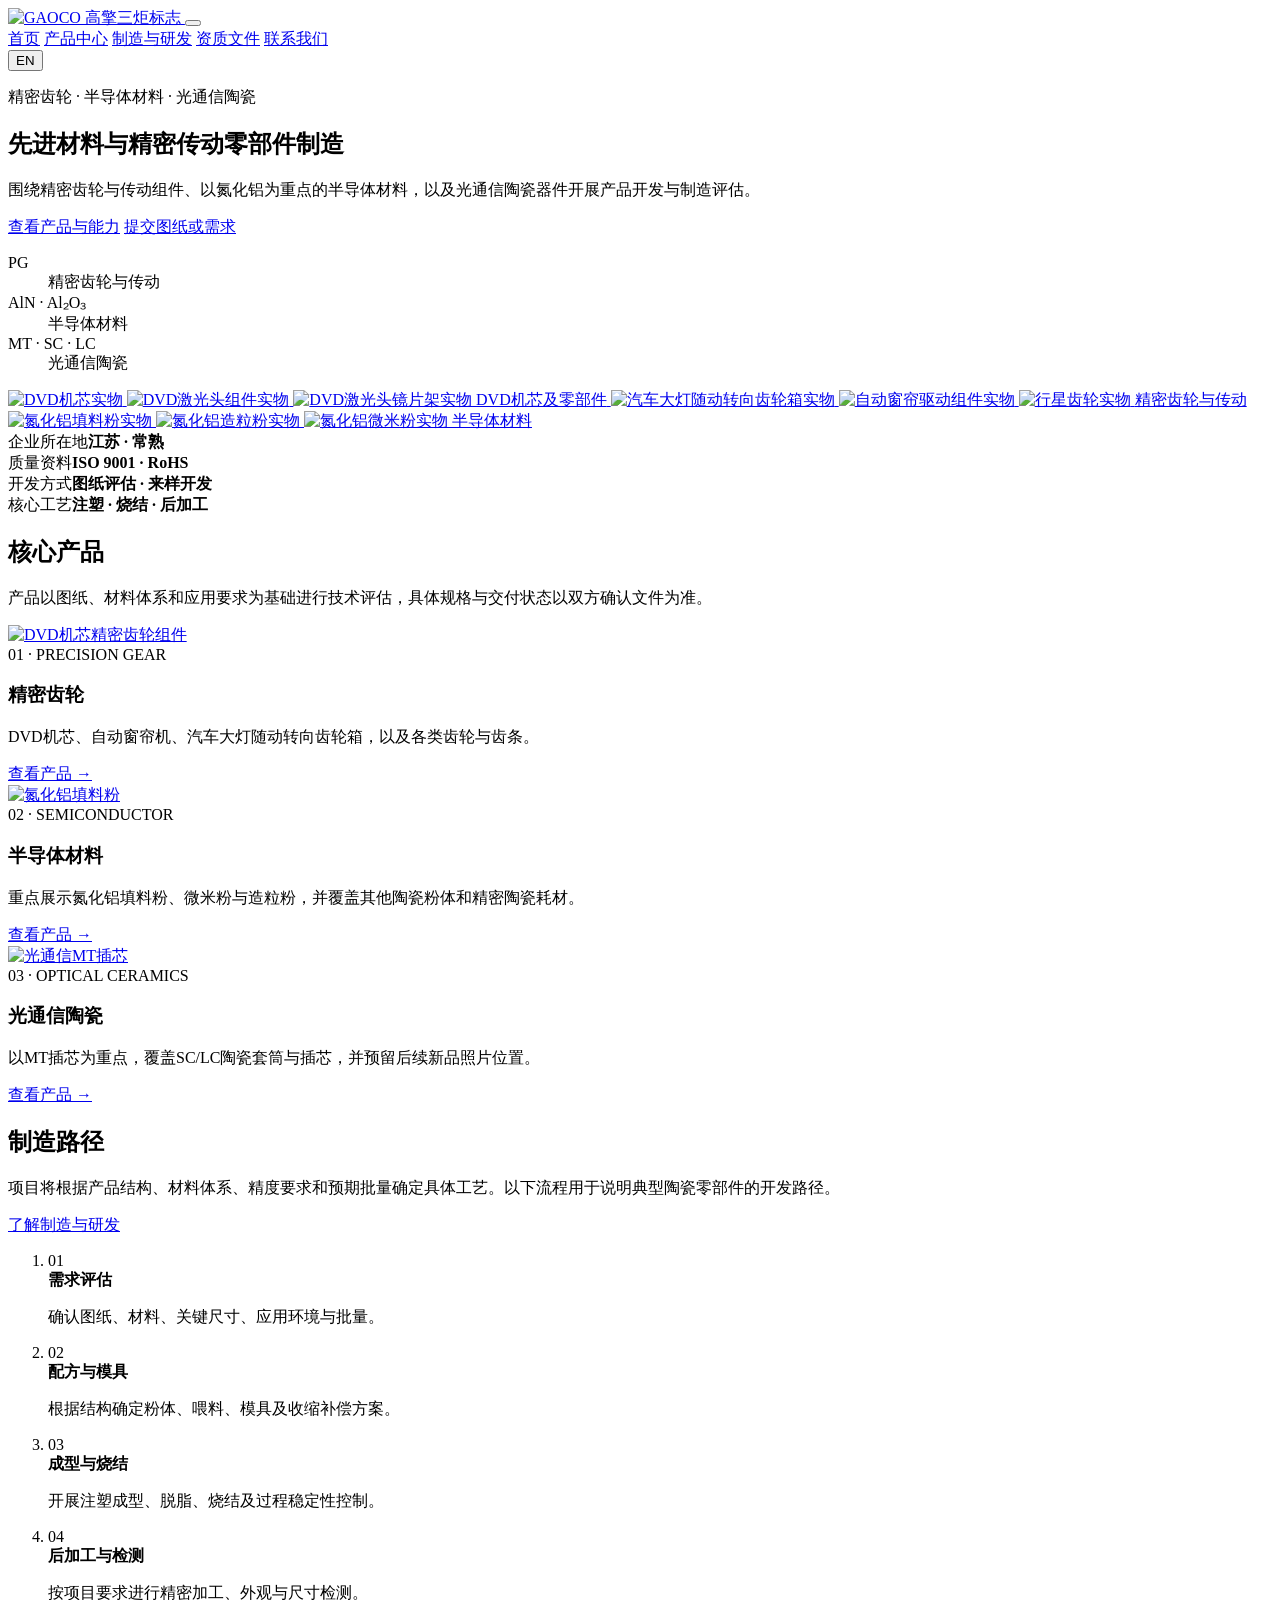
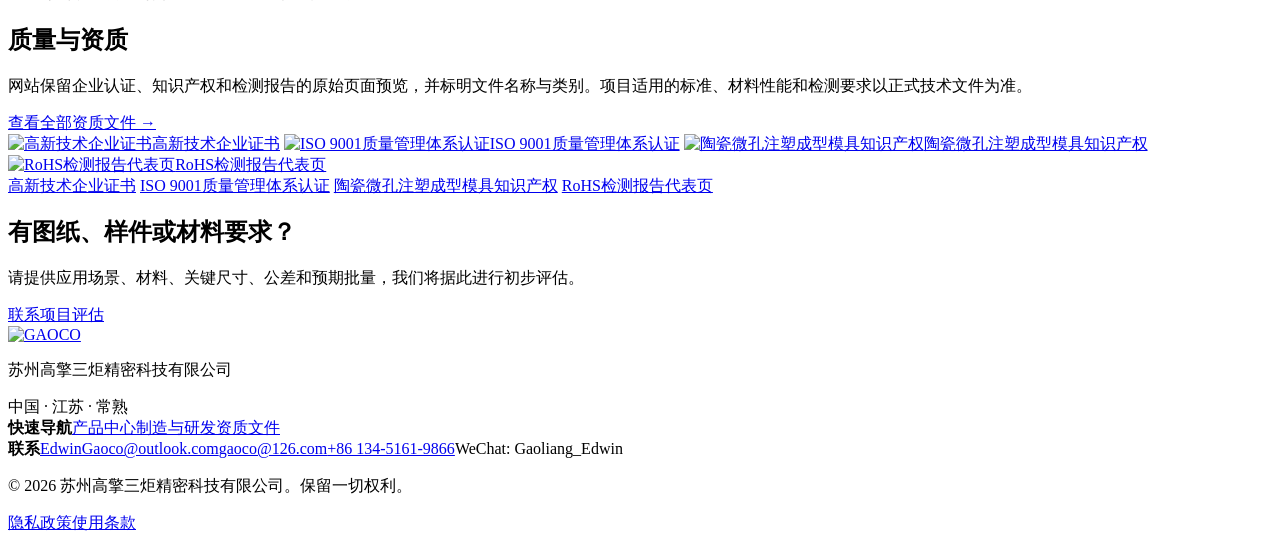
==== commit 87d67a1e: "Add files via upload" ====
--- a/index.html
+++ b/index.html
@@ -12,16 +12,16 @@
   <meta property="og:description" content="先进陶瓷、CIM精密成型、精密塑胶传动件与光通信陶瓷器件。">
   <meta property="og:type" content="website">
   <meta property="og:url" content="https://gaoco.org/">
-  <meta property="og:image" content="https://gaoco.org/assets/products-v5/semiconductor/aln-filler-powder.jpg">
-  <link rel="icon" href="assets/favicon.ico">
-  <link rel="apple-touch-icon" href="assets/favicon.ico">
-  <link rel="stylesheet" href="style.css?v=20260804-10">
+  <meta property="og:image" content="https://gaoco.org/products/semiconductor/aln-filler-powder.jpg">
+  <link rel="icon" href="branding/favicon.ico">
+  <link rel="apple-touch-icon" href="branding/favicon.ico">
+  <link rel="stylesheet" href="styles/site.css?v=20260804-11">
 </head>
 <body data-page="home">
   <header class="site-header">
     <div class="container header-flex">
       <a class="brand-logo" href="index.html" aria-label="GAOCO 首页">
-        <img src="assets/gaoco-logo-transparent.png" alt="GAOCO 高擎三炬标志" width="699" height="175" data-eager>
+        <img src="branding/gaoco-logo-transparent.png" alt="GAOCO 高擎三炬标志" width="699" height="175" data-eager>
       </a>
       <button class="mobile-menu-btn" data-menu-toggle type="button" aria-label="展开导航" aria-expanded="false"><span></span><span></span><span></span></button>
       <nav id="mainNav" aria-label="主导航">
@@ -55,25 +55,25 @@
         <div class="hero-gallery live-tile-gallery" aria-label="产品实拍动态展示">
           <a class="hero-photo hero-tile-4x5 live-tile" href="products.html#precision-gears" aria-label="查看DVD机芯及零部件" data-live-tile data-interval="4300" data-delay="350">
             <span class="live-tile-images">
-              <img class="is-current" src="assets/products-v5/precision/dvd-assembly-front.jpg" alt="DVD机芯实物" data-eager>
-              <img src="assets/products-v5/precision/dvd-laser-mechanism.jpg" alt="DVD激光头组件实物" data-eager>
-              <img src="assets/products-v5/precision/dvd-lens-holder.jpg" alt="DVD激光头镜片架实物" data-eager>
+              <img class="is-current" src="products/precision/dvd-assembly-front.jpg" alt="DVD机芯实物" data-eager>
+              <img src="products/precision/dvd-laser-mechanism.jpg" alt="DVD激光头组件实物" data-eager>
+              <img src="products/precision/dvd-lens-holder.jpg" alt="DVD激光头镜片架实物" data-eager>
             </span>
             <span class="hero-photo-caption" data-bi data-zh="DVD机芯及零部件" data-en="DVD mechanisms">DVD机芯及零部件</span>
           </a>
           <a class="hero-photo hero-tile-4x3 live-tile" href="products.html#precision-gears" aria-label="查看精密齿轮与传动组件" data-live-tile data-interval="5100" data-delay="1450">
             <span class="live-tile-images">
-              <img class="is-current" src="assets/products-v5/precision/headlight-assembly.jpg" alt="汽车大灯随动转向齿轮箱实物" data-eager>
-              <img src="assets/products-v5/precision/curtain-assembly.jpg" alt="自动窗帘驱动组件实物" data-eager>
-              <img src="assets/products-v5/precision/planetary-gears.jpg" alt="行星齿轮实物" data-eager>
+              <img class="is-current" src="products/precision/headlight-assembly.jpg" alt="汽车大灯随动转向齿轮箱实物" data-eager>
+              <img src="products/precision/curtain-assembly.jpg" alt="自动窗帘驱动组件实物" data-eager>
+              <img src="products/precision/planetary-gears.jpg" alt="行星齿轮实物" data-eager>
             </span>
             <span class="hero-photo-caption" data-bi data-zh="精密齿轮与传动" data-en="Precision drives">精密齿轮与传动</span>
           </a>
           <a class="hero-photo hero-tile-3x4 live-tile" href="products.html#semiconductor-materials" aria-label="查看半导体材料" data-live-tile data-interval="5900" data-delay="2600">
             <span class="live-tile-images">
-              <img class="is-current" src="assets/products-v5/semiconductor/aln-filler-powder.jpg" alt="氮化铝填料粉实物" data-eager>
-              <img src="assets/products-v5/semiconductor/aln-granulated-powder.jpg" alt="氮化铝造粒粉实物" data-eager>
-              <img src="assets/products-v5/semiconductor/aln-micron-powder.jpg" alt="氮化铝微米粉实物" data-eager>
+              <img class="is-current" src="products/semiconductor/aln-filler-powder.jpg" alt="氮化铝填料粉实物" data-eager>
+              <img src="products/semiconductor/aln-granulated-powder.jpg" alt="氮化铝造粒粉实物" data-eager>
+              <img src="products/semiconductor/aln-micron-powder.jpg" alt="氮化铝微米粉实物" data-eager>
             </span>
             <span class="hero-photo-caption" data-bi data-zh="半导体材料" data-en="Semiconductor materials">半导体材料</span>
           </a>
@@ -98,15 +98,15 @@
         </div>
         <div class="business-grid">
           <article class="business-card">
-            <a class="business-image" href="products.html#precision-gears"><img src="assets/products-v5/precision/dvd-assembly-front-4x3.jpg" alt="DVD机芯精密齿轮组件" loading="lazy"></a>
+            <a class="business-image" href="products.html#precision-gears"><img src="products/precision/dvd-assembly-front-4x3.jpg" alt="DVD机芯精密齿轮组件" loading="lazy"></a>
             <div class="card-body"><span class="card-index">01 · PRECISION GEAR</span><h3 data-bi data-zh="精密齿轮" data-en="Precision Gear">精密齿轮</h3><p data-bi data-zh="DVD机芯、自动窗帘机、汽车大灯随动转向齿轮箱，以及各类齿轮与齿条。" data-en="DVD mechanisms, curtain drives, headlamp gearboxes, gears, and racks.">DVD机芯、自动窗帘机、汽车大灯随动转向齿轮箱，以及各类齿轮与齿条。</p><a class="text-link" href="products.html#precision-gears" data-bi data-zh="查看产品 →" data-en="View products →">查看产品 →</a></div>
           </article>
           <article class="business-card">
-            <a class="business-image" href="products.html#semiconductor-materials"><img src="assets/products-v5/semiconductor/aln-filler-powder-4x3.jpg" alt="氮化铝填料粉" loading="lazy"></a>
+            <a class="business-image" href="products.html#semiconductor-materials"><img src="products/semiconductor/aln-filler-powder-4x3.jpg" alt="氮化铝填料粉" loading="lazy"></a>
             <div class="card-body"><span class="card-index">02 · SEMICONDUCTOR</span><h3 data-bi data-zh="半导体材料" data-en="Semiconductor Material">半导体材料</h3><p data-bi data-zh="重点展示氮化铝填料粉、微米粉与造粒粉，并覆盖其他陶瓷粉体和精密陶瓷耗材。" data-en="AlN filler, micron, and granulated powders, plus technical ceramics.">重点展示氮化铝填料粉、微米粉与造粒粉，并覆盖其他陶瓷粉体和精密陶瓷耗材。</p><a class="text-link" href="products.html#semiconductor-materials" data-bi data-zh="查看产品 →" data-en="View products →">查看产品 →</a></div>
           </article>
           <article class="business-card">
-            <a class="business-image" href="products.html#optical-ceramics"><img src="assets/products-v5/optical/mt-ferrule.jpg" alt="光通信MT插芯" width="750" height="1000" loading="lazy"></a>
+            <a class="business-image" href="products.html#optical-ceramics"><img src="products/optical/mt-ferrule.jpg" alt="光通信MT插芯" width="750" height="1000" loading="lazy"></a>
             <div class="card-body"><span class="card-index">03 · OPTICAL CERAMICS</span><h3 data-bi data-zh="光通信陶瓷" data-en="Optical Ceramics">光通信陶瓷</h3><p data-bi data-zh="以MT插芯为重点，覆盖SC/LC陶瓷套筒与插芯，并预留后续新品照片位置。" data-en="MT ferrules, SC/LC sleeves, and ceramic ferrules.">以MT插芯为重点，覆盖SC/LC陶瓷套筒与插芯，并预留后续新品照片位置。</p><a class="text-link" href="products.html#optical-ceramics" data-bi data-zh="查看产品 →" data-en="View products →">查看产品 →</a></div>
           </article>
         </div>
@@ -139,16 +139,16 @@
         <div class="credential-marquee" aria-label="资质文件循环展示">
           <div class="credential-marquee-track">
             <div class="credential-marquee-group">
-              <a class="credential-marquee-card" href="credentials.html#honor"><img src="assets/credentials/thumbs/cred-high-tech-2023.jpg" alt="高新技术企业证书" loading="eager"><span data-bi data-zh="高新技术企业证书" data-en="High-tech Enterprise Certificate">高新技术企业证书</span></a>
-              <a class="credential-marquee-card" href="credentials.html#certification"><img src="assets/credentials/thumbs/cred-27.jpg" alt="ISO 9001质量管理体系认证" loading="eager"><span data-bi data-zh="ISO 9001质量管理体系认证" data-en="ISO 9001 Quality Management Certification">ISO 9001质量管理体系认证</span></a>
-              <a class="credential-marquee-card" href="credentials.html#patent"><img src="assets/credentials/thumbs/cred-08.jpg" alt="陶瓷微孔注塑成型模具知识产权" loading="eager"><span data-bi data-zh="陶瓷微孔注塑成型模具知识产权" data-en="Ceramic micro-hole molding intellectual property">陶瓷微孔注塑成型模具知识产权</span></a>
-              <a class="credential-marquee-card" href="credentials.html#certification"><img src="assets/credentials/thumbs/cred-37.jpg" alt="RoHS检测报告代表页" loading="eager"><span data-bi data-zh="RoHS检测报告代表页" data-en="Representative RoHS Test Report">RoHS检测报告代表页</span></a>
+              <a class="credential-marquee-card" href="credentials.html#honor"><img src="credentials/previews/cred-high-tech-2023.jpg" alt="高新技术企业证书" loading="eager"><span data-bi data-zh="高新技术企业证书" data-en="High-tech Enterprise Certificate">高新技术企业证书</span></a>
+              <a class="credential-marquee-card" href="credentials.html#certification"><img src="credentials/previews/cred-27.jpg" alt="ISO 9001质量管理体系认证" loading="eager"><span data-bi data-zh="ISO 9001质量管理体系认证" data-en="ISO 9001 Quality Management Certification">ISO 9001质量管理体系认证</span></a>
+              <a class="credential-marquee-card" href="credentials.html#patent"><img src="credentials/previews/cred-08.jpg" alt="陶瓷微孔注塑成型模具知识产权" loading="eager"><span data-bi data-zh="陶瓷微孔注塑成型模具知识产权" data-en="Ceramic micro-hole molding intellectual property">陶瓷微孔注塑成型模具知识产权</span></a>
+              <a class="credential-marquee-card" href="credentials.html#certification"><img src="credentials/previews/cred-37.jpg" alt="RoHS检测报告代表页" loading="eager"><span data-bi data-zh="RoHS检测报告代表页" data-en="Representative RoHS Test Report">RoHS检测报告代表页</span></a>
             </div>
             <div class="credential-marquee-group" aria-hidden="true">
-              <a class="credential-marquee-card" href="credentials.html#honor" tabindex="-1"><img src="assets/credentials/thumbs/cred-high-tech-2023.jpg" alt="" loading="eager"><span data-bi data-zh="高新技术企业证书" data-en="High-tech Enterprise Certificate">高新技术企业证书</span></a>
-              <a class="credential-marquee-card" href="credentials.html#certification" tabindex="-1"><img src="assets/credentials/thumbs/cred-27.jpg" alt="" loading="eager"><span data-bi data-zh="ISO 9001质量管理体系认证" data-en="ISO 9001 Quality Management Certification">ISO 9001质量管理体系认证</span></a>
-              <a class="credential-marquee-card" href="credentials.html#patent" tabindex="-1"><img src="assets/credentials/thumbs/cred-08.jpg" alt="" loading="eager"><span data-bi data-zh="陶瓷微孔注塑成型模具知识产权" data-en="Ceramic micro-hole molding intellectual property">陶瓷微孔注塑成型模具知识产权</span></a>
-              <a class="credential-marquee-card" href="credentials.html#certification" tabindex="-1"><img src="assets/credentials/thumbs/cred-37.jpg" alt="" loading="eager"><span data-bi data-zh="RoHS检测报告代表页" data-en="Representative RoHS Test Report">RoHS检测报告代表页</span></a>
+              <a class="credential-marquee-card" href="credentials.html#honor" tabindex="-1"><img src="credentials/previews/cred-high-tech-2023.jpg" alt="" loading="eager"><span data-bi data-zh="高新技术企业证书" data-en="High-tech Enterprise Certificate">高新技术企业证书</span></a>
+              <a class="credential-marquee-card" href="credentials.html#certification" tabindex="-1"><img src="credentials/previews/cred-27.jpg" alt="" loading="eager"><span data-bi data-zh="ISO 9001质量管理体系认证" data-en="ISO 9001 Quality Management Certification">ISO 9001质量管理体系认证</span></a>
+              <a class="credential-marquee-card" href="credentials.html#patent" tabindex="-1"><img src="credentials/previews/cred-08.jpg" alt="" loading="eager"><span data-bi data-zh="陶瓷微孔注塑成型模具知识产权" data-en="Ceramic micro-hole molding intellectual property">陶瓷微孔注塑成型模具知识产权</span></a>
+              <a class="credential-marquee-card" href="credentials.html#certification" tabindex="-1"><img src="credentials/previews/cred-37.jpg" alt="" loading="eager"><span data-bi data-zh="RoHS检测报告代表页" data-en="Representative RoHS Test Report">RoHS检测报告代表页</span></a>
             </div>
           </div>
         </div>
@@ -165,12 +165,12 @@
 
   <footer class="site-footer">
     <div class="container footer-grid">
-      <div class="footer-brand"><a class="footer-logo-link" href="index.html" aria-label="返回首页"><img src="assets/gaoco-logo-transparent.png" alt="GAOCO" width="699" height="175" loading="lazy"></a><p data-bi data-zh="苏州高擎三炬精密科技有限公司" data-en="Suzhou Gaoqing Sanju Precision Technology Co., Ltd.">苏州高擎三炬精密科技有限公司</p><span data-bi data-zh="中国 · 江苏 · 常熟" data-en="Changshu, Jiangsu, China">中国 · 江苏 · 常熟</span></div>
+      <div class="footer-brand"><a class="footer-logo-link" href="index.html" aria-label="返回首页"><img src="branding/gaoco-logo-transparent.png" alt="GAOCO" width="699" height="175" loading="lazy"></a><p data-bi data-zh="苏州高擎三炬精密科技有限公司" data-en="Suzhou Gaoqing Sanju Precision Technology Co., Ltd.">苏州高擎三炬精密科技有限公司</p><span data-bi data-zh="中国 · 江苏 · 常熟" data-en="Changshu, Jiangsu, China">中国 · 江苏 · 常熟</span></div>
       <div class="footer-links"><strong data-bi data-zh="快速导航" data-en="Navigation">快速导航</strong><a href="products.html" data-bi data-zh="产品中心" data-en="Products">产品中心</a><a href="roadmap.html" data-bi data-zh="制造与研发" data-en="Manufacturing">制造与研发</a><a href="credentials.html" data-bi data-zh="资质文件" data-en="Credentials">资质文件</a></div>
       <div class="footer-contact"><strong data-bi data-zh="联系" data-en="Contact">联系</strong><a href="mailto:EdwinGaoco@outlook.com">EdwinGaoco@outlook.com</a><a href="mailto:gaoco@126.com">gaoco@126.com</a><a href="tel:+8613451619866">+86 134-5161-9866</a><span>WeChat: Gaoliang_Edwin</span></div>
     </div>
     <div class="container footer-bottom"><p>© <span data-current-year>2026</span> <span data-bi data-zh="苏州高擎三炬精密科技有限公司。保留一切权利。" data-en="Suzhou Gaoqing Sanju Precision Technology Co., Ltd. All rights reserved.">苏州高擎三炬精密科技有限公司。保留一切权利。</span></p><p><a href="privacy.html" data-bi data-zh="隐私政策" data-en="Privacy Policy">隐私政策</a><a href="terms.html" data-bi data-zh="使用条款" data-en="Terms">使用条款</a></p></div>
   </footer>
-  <script defer src="script.js?v=20260804-10"></script>
+  <script defer src="scripts/site.js?v=20260804-11"></script>
 </body>
 </html>
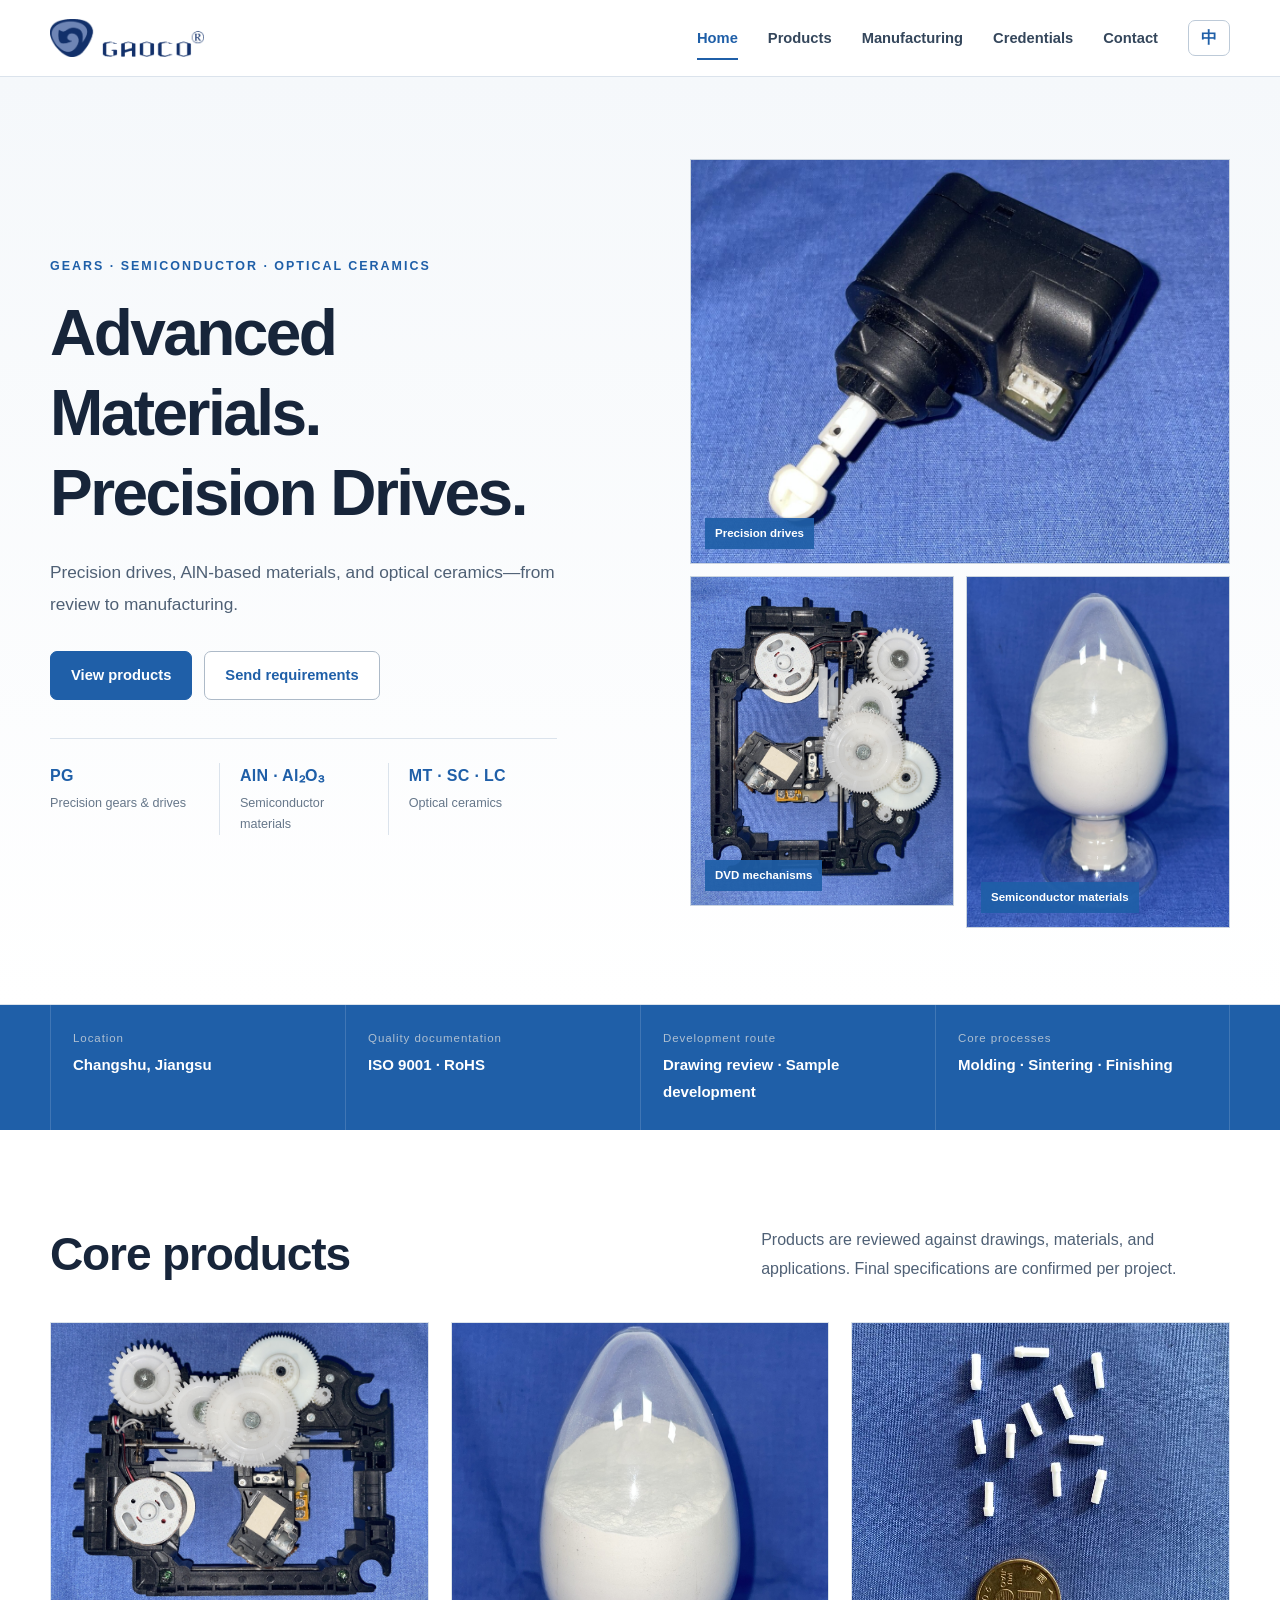
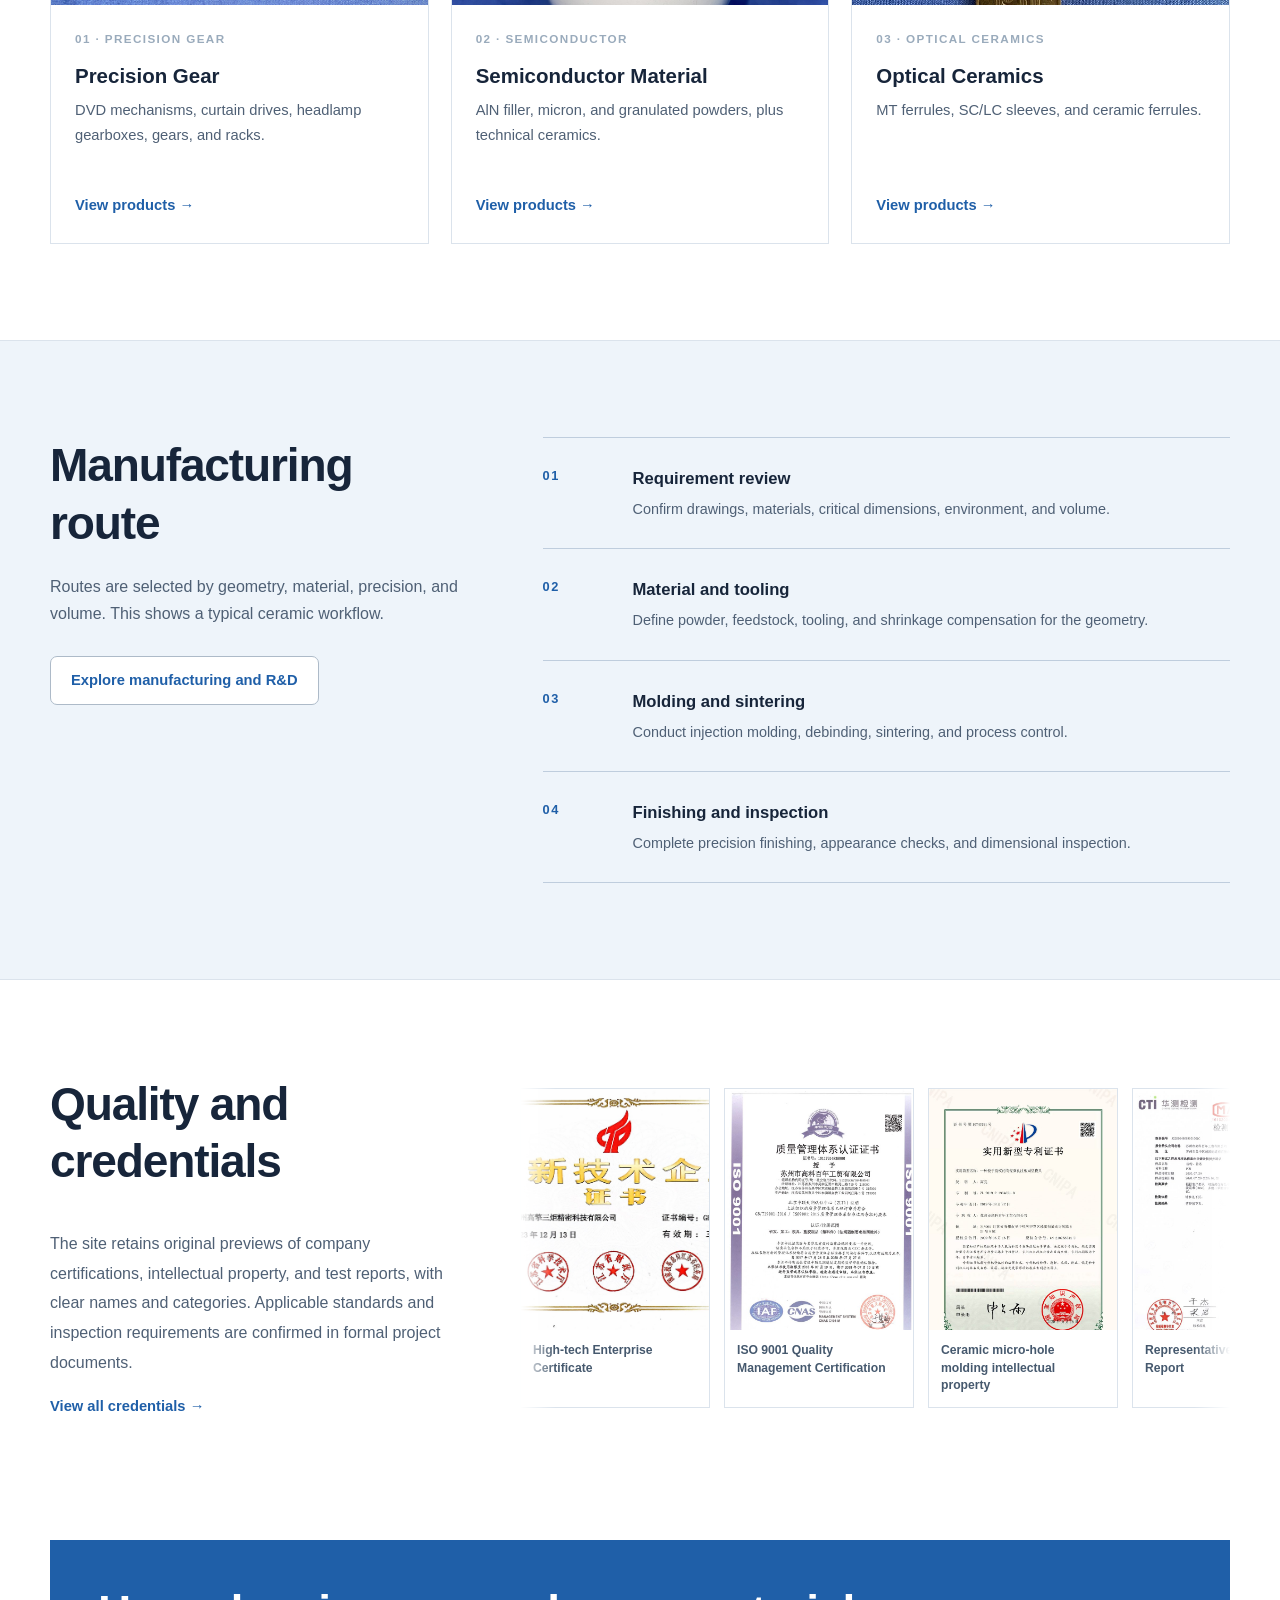
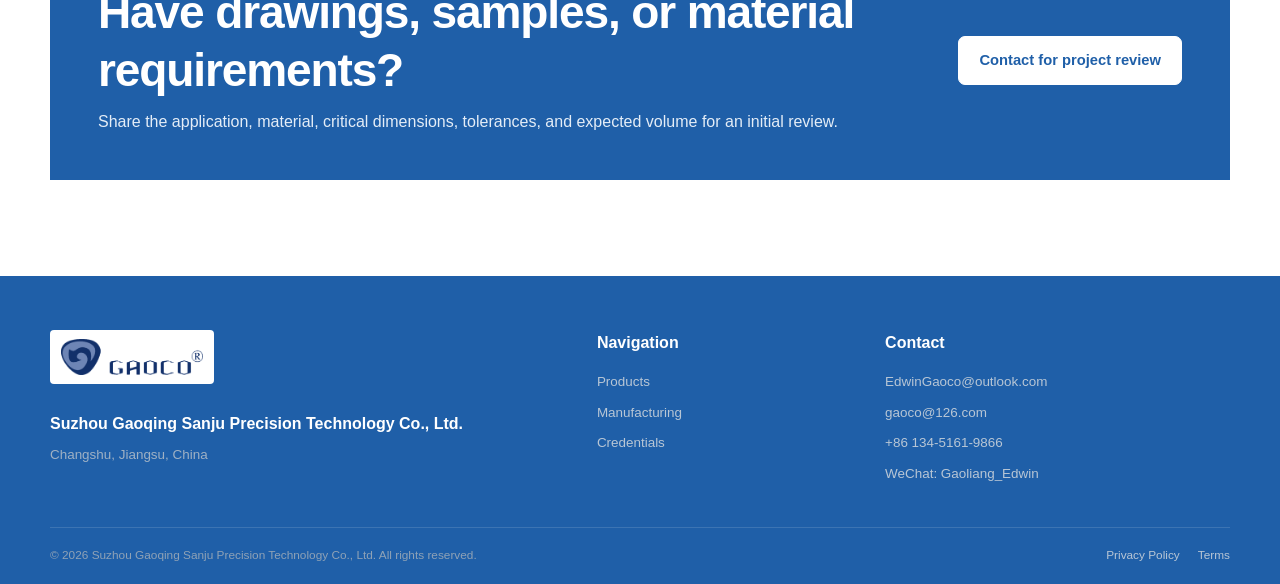
==== commit 9246245c: "Add files via upload" ====
--- a/index.html
+++ b/index.html
@@ -4,7 +4,8 @@
   <meta charset="utf-8">
   <meta name="viewport" content="width=device-width, initial-scale=1">
   <title>苏州高擎三炬精密科技｜先进陶瓷与精密塑胶零部件</title>
-  <meta name="description" content="苏州高擎三炬精密科技有限公司提供先进陶瓷、CIM陶瓷精密注塑、精密塑胶传动件与光通信陶瓷器件的开发和制造服务。">
+  <meta name="description" content="苏州高擎三炬精密科技有限公司（GAOCO）位于江苏常熟，提供精密塑胶齿轮、DVD机芯与汽车大灯传动件、氮化铝粉体、陶瓷劈刀与吸嘴、MT插芯及光通信陶瓷的开发制造与图纸评估。">
+  <meta name="keywords" content="苏州精密齿轮, 常熟精密齿轮厂家, 塑胶齿轮, 微型齿轮, 精密传动组件, DVD机芯零件, 自动窗帘齿轮, 汽车大灯齿轮箱, 氮化铝粉体, 氮化铝填料粉, 半导体陶瓷材料, 陶瓷劈刀, 陶瓷吸嘴, MT插芯, 光通信陶瓷, CIM陶瓷注射成型, precision plastic gears, AlN powder, ceramic capillary, ceramic nozzle, MT ferrule">
   <meta name="author" content="苏州高擎三炬精密科技有限公司">
   <meta name="robots" content="index, follow">
   <link rel="canonical" href="https://gaoco.org/">
@@ -13,11 +14,47 @@
   <meta property="og:type" content="website">
   <meta property="og:url" content="https://gaoco.org/">
   <meta property="og:image" content="https://gaoco.org/products/semiconductor/aln-filler-powder.jpg">
+  <meta property="og:site_name" content="GAOCO | 苏州高擎三炬精密科技有限公司">
+  <meta property="og:locale" content="zh_CN">
+  <meta property="og:locale:alternate" content="en_US">
+  <meta name="theme-color" content="#1f5fa8">
   <link rel="icon" href="branding/favicon.ico">
   <link rel="apple-touch-icon" href="branding/favicon.ico">
-  <link rel="stylesheet" href="styles/site.css?v=20260804-11">
+  <script type="application/ld+json">
+  {
+    "@context": "https://schema.org",
+    "@graph": [
+      {
+        "@type": "Organization",
+        "@id": "https://gaoco.org/#organization",
+        "name": "苏州高擎三炬精密科技有限公司",
+        "alternateName": ["GAOCO", "Suzhou Gaoqing Sanju Precision Technology Co., Ltd."],
+        "url": "https://gaoco.org/",
+        "logo": {"@type": "ImageObject", "url": "https://gaoco.org/branding/gaoco-logo-transparent.png"},
+        "email": ["EdwinGaoco@outlook.com", "gaoco@126.com"],
+        "telephone": "+86 134-5161-9866",
+        "address": {
+          "@type": "PostalAddress",
+          "addressLocality": "Changshu",
+          "addressRegion": "Jiangsu",
+          "addressCountry": "CN"
+        },
+        "knowsAbout": ["Precision plastic gears", "Aluminum nitride powder", "Ceramic injection molding", "Ceramic capillaries", "Ceramic nozzles", "MT ferrules", "Optical communication ceramics"]
+      },
+      {
+        "@type": "WebSite",
+        "@id": "https://gaoco.org/#website",
+        "url": "https://gaoco.org/",
+        "name": "GAOCO",
+        "publisher": {"@id": "https://gaoco.org/#organization"},
+        "inLanguage": ["zh-CN", "en"]
+      }
+    ]
+  }
+  </script>
+  <link rel="stylesheet" href="style.css?v=20260804-13">
 </head>
-<body data-page="home">
+<body data-page="home" data-title-zh="苏州高擎三炬精密科技｜先进陶瓷与精密塑胶零部件" data-title-en="GAOCO | Advanced Ceramics, Precision Gears &amp; Optical Ceramics">
   <header class="site-header">
     <div class="container header-flex">
       <a class="brand-logo" href="index.html" aria-label="GAOCO 首页">
@@ -171,6 +208,6 @@
     </div>
     <div class="container footer-bottom"><p>© <span data-current-year>2026</span> <span data-bi data-zh="苏州高擎三炬精密科技有限公司。保留一切权利。" data-en="Suzhou Gaoqing Sanju Precision Technology Co., Ltd. All rights reserved.">苏州高擎三炬精密科技有限公司。保留一切权利。</span></p><p><a href="privacy.html" data-bi data-zh="隐私政策" data-en="Privacy Policy">隐私政策</a><a href="terms.html" data-bi data-zh="使用条款" data-en="Terms">使用条款</a></p></div>
   </footer>
-  <script defer src="scripts/site.js?v=20260804-11"></script>
+  <script defer src="script.js?v=20260804-13"></script>
 </body>
 </html>
--- a/style.css
+++ b/style.css
@@ -0,0 +1,667 @@
+:root{
+  --ink:#17253a;
+  --ink-soft:#4f6075;
+  --navy:#1f5fa8;
+  --navy-deep:#1f5fa8;
+  --blue:#1f5fa8;
+  --blue-light:#eaf2fb;
+  --line:#dbe3ec;
+  --surface:#ffffff;
+  --surface-soft:#f5f7fa;
+  --surface-blue:#eef4fa;
+  --max:1180px;
+}
+
+*{box-sizing:border-box}
+html{scroll-behavior:smooth}
+body{
+  margin:0;
+  color:var(--ink);
+  background:var(--surface);
+  font-family:"Noto Sans SC","Source Han Sans SC","PingFang SC","Microsoft YaHei","Segoe UI",Arial,sans-serif;
+  font-size:16px;
+  line-height:1.68;
+  -webkit-font-smoothing:antialiased;
+}
+body[data-lang="en"]{font-family:Inter,"Segoe UI",Arial,sans-serif}
+img{max-width:100%;display:block}
+a{color:inherit}
+button,input,textarea,select{font:inherit}
+.container{width:min(var(--max),calc(100% - 48px));margin-inline:auto}
+.cursor-glow,.floating-sidebar,.product-side-tools,.credential-side-tools{display:none!important}
+.fas,.fab{display:none!important}
+
+/* Header */
+.site-header{
+  position:sticky;
+  top:0;
+  z-index:100;
+  background:rgba(255,255,255,.97);
+  border-bottom:1px solid var(--line);
+  backdrop-filter:blur(10px);
+}
+.header-flex{min-height:76px;display:flex;align-items:center;gap:30px}
+.brand-logo{display:flex;align-items:center;text-decoration:none;margin-right:auto}
+.brand-logo>img,.brand-logo-shell{width:154px;height:auto}
+.brand-logo-shell{display:block;padding:0;background:none;border:0;border-radius:0;box-shadow:none}
+.brand-logo-shell img{width:154px;height:auto}
+.brand-logo-glow{display:none}
+nav{display:flex;align-items:center;gap:30px}
+nav a{
+  position:relative;
+  text-decoration:none;
+  color:#34465b;
+  font-size:.92rem;
+  font-weight:650;
+  white-space:nowrap;
+}
+nav a::after{content:"";position:absolute;left:0;right:100%;bottom:-10px;height:2px;background:var(--blue);transition:right .18s ease}
+nav a:hover,nav a.active{color:var(--blue)}
+nav a:hover::after,nav a.active::after{right:0}
+.language-toggle{
+  flex:0 0 auto;
+  min-width:42px;
+  height:36px;
+  border:1px solid #bdcad8;
+  border-radius:7px;
+  background:#fff;
+  color:var(--navy);
+  font-weight:750;
+  cursor:pointer;
+}
+.language-toggle:hover{border-color:var(--blue);background:var(--blue-light)}
+.mobile-menu-btn{display:none;width:42px;height:40px;padding:9px;border:1px solid var(--line);border-radius:7px;background:#fff;cursor:pointer}
+.mobile-menu-btn span{display:block;height:2px;margin:5px 0;background:var(--navy)}
+
+/* Shared typography */
+.eyebrow,.badge,.tag{
+  display:inline-block;
+  margin:0 0 16px;
+  padding:0;
+  border:0;
+  border-radius:0;
+  background:none;
+  color:var(--blue);
+  font-size:.78rem;
+  font-weight:800;
+  letter-spacing:.16em;
+  text-transform:uppercase;
+}
+h1,h2,h3,h4,p{margin-top:0}
+h1,h2,h3,h4{color:var(--ink);line-height:1.25}
+h1{font-size:clamp(2.65rem,5vw,4.75rem);font-weight:720;letter-spacing:-.04em}
+h2{font-size:clamp(2rem,3.6vw,3rem);font-weight:700;letter-spacing:-.025em}
+h3{font-size:1.28rem;font-weight:700}
+p{color:var(--ink-soft)}
+.btn-group{display:flex;flex-wrap:wrap;gap:12px}
+.btn{
+  display:inline-flex;
+  align-items:center;
+  justify-content:center;
+  min-height:46px;
+  padding:11px 20px;
+  border:1px solid transparent;
+  border-radius:7px;
+  text-decoration:none;
+  font-size:.92rem;
+  font-weight:750;
+  transition:transform .16s ease,background .16s ease,border-color .16s ease;
+}
+.btn:hover{transform:translateY(-1px)}
+.btn-primary{background:var(--blue);color:#fff;border-color:var(--blue)}
+.btn-primary:hover{background:#174d8b;border-color:#174d8b}
+.btn-secondary,.btn-outline{background:#fff;color:var(--navy);border-color:#adbac8}
+.btn-secondary:hover,.btn-outline:hover{border-color:var(--blue);color:var(--blue);background:var(--blue-light)}
+.text-link{color:var(--blue);text-decoration:none;font-weight:750;font-size:.92rem}
+.text-link:hover{text-decoration:underline;text-underline-offset:4px}
+
+/* Home hero */
+.hero-industrial{padding:82px 0 76px;background:linear-gradient(180deg,#f5f8fb 0%,#fff 100%);border-bottom:1px solid var(--line)}
+.hero-grid{display:grid;grid-template-columns:minmax(0,.9fr) minmax(610px,1.1fr);align-items:center;gap:54px}
+.hero-copy h1{max-width:690px;margin-bottom:24px}
+.hero-lead{max-width:690px;margin-bottom:30px;font-size:1.08rem;line-height:1.85}
+.hero-copy .btn-group{margin-bottom:38px}
+.fact-row{display:grid;grid-template-columns:repeat(3,1fr);gap:0;margin:0;padding-top:24px;border-top:1px solid var(--line)}
+.fact-row div{padding-right:16px}
+.fact-row div+div{padding-left:20px;border-left:1px solid var(--line)}
+.fact-row dt{color:var(--navy);font-size:1rem;font-weight:800;letter-spacing:.02em}
+.fact-row dd{margin:3px 0 0;color:#66778a;font-size:.79rem}
+.hero-gallery{display:grid;grid-template-columns:1fr 1fr;grid-template-areas:"wide wide" "portrait-a portrait-b";gap:12px;align-items:start;width:100%;max-width:540px;min-height:0;justify-self:end}
+.hero-photo{position:relative;display:block;margin:0;overflow:hidden;border:1px solid #cad4df;background:#e8eef4;text-decoration:none}
+.hero-tile-4x5{grid-area:portrait-a;aspect-ratio:4/5}
+.hero-tile-4x3{grid-area:wide;aspect-ratio:4/3}
+.hero-tile-3x4{grid-area:portrait-b;aspect-ratio:3/4}
+.hero-photo img{width:100%;height:100%;object-fit:cover;transition:transform .4s ease}
+.hero-photo:hover img{transform:scale(1.02)}
+.hero-photo-caption{position:absolute;z-index:4;left:14px;bottom:14px;padding:6px 10px;background:rgba(31,95,168,.92);color:#fff;font-size:.72rem;font-weight:700}
+.hero-photo::after{content:"→";position:absolute;z-index:4;right:14px;top:14px;display:grid;place-items:center;width:30px;height:30px;border:1px solid rgba(255,255,255,.65);background:rgba(31,95,168,.86);color:#fff;font-size:.9rem;opacity:0;transform:translateX(-4px);transition:opacity .18s ease,transform .18s ease}
+.hero-photo:hover::after,.hero-photo:focus-visible::after{opacity:1;transform:translateX(0)}
+.live-tile-gallery{perspective:1200px}
+.live-tile{background:#e8eef4;transform-style:preserve-3d}
+.live-tile-images{position:absolute;inset:0;display:block;overflow:hidden;background:#e8eef4}
+.live-tile-images img{position:absolute;inset:0;opacity:0;transform:translateY(100%) rotateX(-8deg);transform-origin:center top;transition:transform .72s cubic-bezier(.2,.78,.22,1),opacity .4s ease}
+.live-tile-images img.is-current{z-index:2;opacity:1;transform:translateY(0) rotateX(0)}
+.live-tile-images img.is-leaving{z-index:3;opacity:0;transform:translateY(-100%) rotateX(8deg)}
+
+.proof-strip{background:var(--navy-deep);color:#fff}
+.proof-grid{display:grid;grid-template-columns:repeat(4,1fr)}
+.proof-grid>div{padding:24px 22px;border-left:1px solid rgba(255,255,255,.15)}
+.proof-grid>div:last-child{border-right:1px solid rgba(255,255,255,.15)}
+.proof-grid span{display:block;color:#aebfd1;font-size:.72rem;letter-spacing:.08em;margin-bottom:4px}
+.proof-grid strong{font-size:.94rem;font-weight:700}
+
+.section{padding:96px 0}
+.section-products{background:#fff}
+.section-head{margin-bottom:38px}
+.split-head{display:grid;grid-template-columns:1fr minmax(320px,.72fr);align-items:end;gap:60px}
+.split-head h2{margin-bottom:0}
+.split-head>p{margin:0;line-height:1.8}
+.business-grid{display:grid;grid-template-columns:repeat(3,1fr);gap:22px}
+.business-card{overflow:hidden;border:1px solid var(--line);background:#fff;transition:border-color .18s ease,transform .18s ease}
+.business-card:hover{border-color:#9eb5cc;transform:translateY(-3px)}
+.business-image{display:block;aspect-ratio:4/3;overflow:hidden;background:#e9eef3}
+.business-image img{width:100%;height:100%;object-fit:cover}
+.card-body{padding:24px}
+.card-index{display:block;color:#9aabbc;font-size:.73rem;font-weight:800;letter-spacing:.12em;margin-bottom:14px}
+.card-body h3{margin-bottom:10px}
+.card-body p{min-height:76px;margin-bottom:18px;font-size:.92rem}
+
+.section-process{background:var(--surface-blue);border-block:1px solid var(--line)}
+.process-layout{display:grid;grid-template-columns:.75fr 1.25fr;gap:80px;align-items:start}
+.process-intro{position:sticky;top:112px}
+.process-intro h2{margin-bottom:22px}
+.process-intro p{margin-bottom:28px}
+.process-list{list-style:none;margin:0;padding:0;border-top:1px solid #bfcddd}
+.process-list li{display:grid;grid-template-columns:66px 1fr;gap:24px;padding:27px 0;border-bottom:1px solid #bfcddd}
+.process-list>li>span{color:var(--blue);font-size:.8rem;font-weight:800;letter-spacing:.12em}
+.process-list strong{display:block;margin-bottom:4px;color:var(--ink);font-size:1.04rem}
+.process-list p{margin:0;font-size:.9rem}
+
+.section-quality{background:#fff}
+.quality-grid{display:grid;grid-template-columns:.72fr 1.28fr;gap:70px;align-items:center}
+.quality-copy p{line-height:1.85}
+.credential-marquee{position:relative;overflow:hidden;padding:4px 0;mask-image:linear-gradient(90deg,transparent,#000 5%,#000 95%,transparent);-webkit-mask-image:linear-gradient(90deg,transparent,#000 5%,#000 95%,transparent)}
+.credential-marquee-track{display:flex;width:max-content;gap:14px;animation:credential-conveyor 30s linear infinite;will-change:transform}
+.credential-marquee-group{display:flex;flex:0 0 auto;gap:14px}
+.credential-marquee-card{flex:0 0 190px;width:190px;overflow:hidden;border:1px solid var(--line);background:#fff;color:var(--ink);text-decoration:none;transition:border-color .18s ease,transform .18s ease}
+.credential-marquee-card:hover,.credential-marquee-card:focus-visible{border-color:#9eb5cc;transform:translateY(-2px)}
+.credential-marquee-card img{width:100%;aspect-ratio:.78/1;object-fit:cover;object-position:top;background:#f4f4f0}
+.credential-marquee-card span{display:block;min-height:58px;padding:12px;color:#46596e;font-size:.76rem;font-weight:650;line-height:1.45}
+.credential-marquee:hover .credential-marquee-track,.credential-marquee:focus-within .credential-marquee-track{animation-play-state:paused}
+@keyframes credential-conveyor{to{transform:translateX(calc(-50% - 7px))}}
+
+.cta-section{padding-top:24px}
+.cta-card{display:flex;justify-content:space-between;align-items:center;gap:50px;padding:44px 48px;background:var(--navy-deep);color:#fff}
+.cta-card h2{margin-bottom:10px;color:#fff}
+.cta-card p{margin-bottom:0;color:#c7d4e1}
+.cta-card .eyebrow{color:#8fb7df}
+.cta-card .btn{flex:0 0 auto;background:#fff;color:var(--navy);border-color:#fff}
+
+/* Shared internal page hero */
+.page-hero,.contact-hero{
+  padding:68px 0 60px;
+  text-align:left;
+  background:linear-gradient(105deg,rgba(31,95,168,.96) 0%,rgba(31,95,168,.93) 58%,rgba(31,95,168,.86) 100%),url("branding/gaoco-wall.jpg") center 48%/cover no-repeat;
+}
+.page-hero .container,.contact-hero-inner{max-width:1180px}
+.page-hero h1,.contact-hero h1{max-width:880px;margin:0 0 16px;color:#fff;font-size:clamp(2.25rem,4.5vw,3.75rem);font-weight:700;letter-spacing:-.035em}
+.page-hero p,.contact-hero p{max-width:760px;margin:0;color:#c4d4e4;font-size:1rem}
+.page-hero .badge,.contact-hero .badge{color:#9dc4e8}
+
+/* Product center */
+.products-section{padding:46px 0 92px;background:var(--surface-soft)}
+.product-selector-wrap{position:sticky;top:76px;z-index:50;padding:12px 0;background:rgba(245,247,250,.96);backdrop-filter:blur(8px)}
+.product-selector{display:grid;grid-template-columns:repeat(3,1fr);gap:8px;padding:6px;border:1px solid var(--line);background:#fff}
+.product-tab,.credential-tab{
+  min-height:44px;
+  padding:9px 14px;
+  border:1px solid transparent;
+  border-radius:4px;
+  background:transparent;
+  color:#52657a;
+  font-weight:700;
+  cursor:pointer;
+}
+.product-tab:hover,.product-tab.active,.credential-tab:hover,.credential-tab.active{background:var(--blue-light);border-color:#c5d8eb;color:var(--blue)}
+.product-panels{margin-top:38px}
+.product-panel,.credential-panel{display:none}
+.product-panel.active,.credential-panel.active{display:block}
+.panel-head{max-width:860px;margin:0 auto 30px;text-align:center}
+.panel-head .tag{margin-bottom:8px}
+.panel-head h2{margin-bottom:12px;font-size:2.25rem}
+.panel-head p{margin-bottom:0}
+.detailed-grid{display:grid;grid-template-columns:repeat(2,1fr);gap:16px}
+.product-detail-card{
+  display:grid;
+  grid-template-columns:190px 1fr;
+  grid-template-rows:auto 1fr auto;
+  column-gap:22px;
+  min-height:225px;
+  padding:18px;
+  border:1px solid var(--line);
+  background:#fff;
+}
+.detail-image{grid-column:1;grid-row:1/4;overflow:hidden;background:#e6ebf0}
+.detail-image img{width:100%;height:100%;min-height:188px;object-fit:contain;background:#dfe7ef}
+.product-detail-card h3{grid-column:2;margin:4px 0 10px;font-size:1.08rem}
+.product-detail-card p{grid-column:2;margin:0;font-size:.86rem;line-height:1.65}
+.cooperation-note{margin-top:12px!important;padding:10px 12px;border-left:3px solid var(--blue);background:var(--blue-light);color:#39526c!important;font-size:.78rem!important;font-weight:650}
+.optical-grid .product-detail-card{grid-template-columns:145px 1fr;min-height:190px}
+.optical-grid .detail-image img{min-height:154px}
+
+.star-assembly{padding:26px;border:1px solid var(--line);background:#fff}
+.assembly-copy{text-align:left;max-width:820px;margin-bottom:22px}
+.assembly-copy h3{margin-bottom:8px}
+.assembly-copy p{margin-bottom:0}
+.assembly-main-button{position:relative;display:block;width:min(720px,100%);margin:0 auto;border:0;padding:0;background:#e9eef3;cursor:pointer}
+.assembly-main-button img{width:100%;aspect-ratio:1.45/1;object-fit:contain;background:#dfe7ef}
+.assembly-pulse{position:absolute;right:14px;bottom:14px;padding:8px 12px;background:rgba(31,95,168,.94);color:#fff;font-size:.78rem;font-weight:700}
+.star-frame{display:none;grid-template-columns:repeat(3,1fr);gap:12px;margin-top:22px}
+.star-assembly.expanded .star-frame{display:grid}
+.star-part{display:grid;grid-template-columns:92px 1fr;gap:12px;align-items:start;padding:12px;border:1px solid var(--line);background:#f8fafc}
+.star-part img{width:92px;height:78px;object-fit:contain;background:#e5eaf0}
+.star-part h4{margin:2px 0 5px;font-size:.84rem}
+.star-part p{margin:0;font-size:.72rem;line-height:1.4}
+.curtain-placeholder-card{display:grid;grid-template-columns:180px 1fr;gap:24px;margin-top:20px;padding:20px;border:1px solid var(--line);background:#fff}
+.image-placeholder{display:flex;align-items:center;justify-content:center;min-height:150px;background:repeating-linear-gradient(135deg,#eef2f6,#eef2f6 12px,#f7f9fb 12px,#f7f9fb 24px);color:#66798d}
+.curtain-placeholder-card h3{margin-bottom:8px}
+.curtain-placeholder-card p{margin-bottom:0}
+.more-products-box{margin-top:34px;padding:28px;border:1px solid var(--line);background:#fff}
+.more-products-head{max-width:820px;margin-bottom:22px}
+.more-products-head h2{margin-bottom:10px;font-size:1.75rem}
+.more-products-grid{display:grid;grid-template-columns:repeat(2,1fr);gap:10px}
+.more-product-item{display:grid;grid-template-columns:96px 1fr;gap:13px;align-items:center;padding:10px;border:1px solid #e4e9ee;background:#fafbfc}
+.more-product-item img{width:96px;height:72px;object-fit:contain;background:#dfe7ef}
+.more-product-item h3{margin:0 0 3px;font-size:.9rem}
+.more-product-item p{margin:0;font-size:.75rem;line-height:1.45}
+
+/* Credentials */
+.credential-section{padding:48px 0 92px;background:var(--surface-soft)}
+.credential-tabs{position:sticky;top:76px;z-index:45;display:flex;flex-wrap:wrap;gap:8px;justify-content:center;margin:0 0 34px;padding:12px;border:1px solid var(--line);background:rgba(255,255,255,.97)}
+.credential-tab{border-color:#dce3ea}
+.small-head{text-align:left;max-width:none;margin:0 0 18px}
+.small-head h2{font-size:1.9rem}
+.credential-doc-grid{display:grid;grid-template-columns:repeat(3,1fr);gap:16px}
+.credential-doc-card{overflow:hidden;border:1px solid var(--line);background:#fff}
+.credential-thumb{position:relative;display:block;width:100%;padding:0;border:0;border-bottom:1px solid var(--line);background:#eef1f4;cursor:zoom-in}
+.credential-thumb img{width:100%;aspect-ratio:1.18/1;object-fit:cover;object-position:top}
+.doc-chip{position:absolute;right:10px;bottom:10px;padding:4px 8px;background:rgba(31,95,168,.94);color:#fff;font-size:.7rem;font-weight:700}
+.credential-card-body{padding:17px}
+.credential-card-body h3{margin-bottom:7px;font-size:.98rem}
+.credential-card-body p{margin:0;font-size:.82rem;line-height:1.6}
+.preview-modal{position:fixed;inset:0;z-index:500;display:none;align-items:center;justify-content:center;padding:24px}
+.preview-modal.is-open{display:flex}
+.preview-modal-backdrop{position:absolute;inset:0;background:rgba(6,18,32,.78)}
+.preview-modal-panel{position:relative;z-index:1;max-width:860px;max-height:90vh;padding:18px;background:#fff;box-shadow:0 24px 70px rgba(0,0,0,.25)}
+.preview-modal-panel img{max-height:75vh;width:auto;margin:auto}
+.preview-modal-panel p{margin:12px 42px 0 0;color:var(--ink);font-weight:650}
+.preview-close{position:absolute;right:12px;top:10px;width:36px;height:36px;border:1px solid var(--line);background:#fff;color:var(--ink);font-size:0;cursor:pointer}
+.preview-close::after{content:"×";font-size:24px;line-height:1}
+
+/* Roadmap / manufacturing */
+.capability-overview{background:#fff}
+.capability-steps{display:grid;grid-template-columns:repeat(4,1fr);gap:0;margin:0;padding:0;list-style:none;border:1px solid var(--line)}
+.capability-steps li{min-height:220px;padding:25px;border-right:1px solid var(--line)}
+.capability-steps li:last-child{border-right:0}
+.capability-steps span{display:block;margin-bottom:28px;color:var(--blue);font-size:.76rem;font-weight:800;letter-spacing:.14em}
+.capability-steps strong{display:block;margin-bottom:9px;color:var(--ink);font-size:1.02rem}
+.capability-steps p{margin:0;font-size:.85rem;line-height:1.65}
+.roadmap-section{padding:72px 0 92px;background:var(--surface-soft)}
+.roadmap-grid{display:grid;grid-template-columns:repeat(2,1fr);gap:16px}
+.roadmap-card{padding:30px;border:1px solid var(--line);background:#fff}
+.roadmap-card>span{display:block;margin-bottom:22px;color:var(--blue);font-size:.78rem;font-weight:800;letter-spacing:.15em}
+.roadmap-card h2{margin-bottom:12px;font-size:1.3rem}
+.roadmap-card p{margin:0}
+
+/* Contact */
+.compact-contact-section{padding:72px 0 92px;background:var(--surface-soft)}
+.contact-wall-section{background:var(--surface-soft)}
+.contact-layout{display:grid;grid-template-columns:.8fr 1.2fr;gap:56px;align-items:start}
+.contact-guidance h2{margin-bottom:20px;font-size:2.2rem}
+.contact-guidance ul{margin:0 0 26px;padding-left:20px;color:#4f6075}
+.contact-guidance li{margin-bottom:8px}
+.contact-note{padding:15px 17px;border-left:3px solid var(--blue);background:var(--blue-light);font-size:.82rem}
+.contact-list-card{max-width:860px;margin-inline:auto;border:1px solid var(--line);background:#fff}
+.contact-row{display:grid;grid-template-columns:52px 1fr;gap:18px;align-items:center;padding:22px 26px;border-bottom:1px solid var(--line)}
+.contact-row:last-child{border-bottom:0}
+.contact-row>div{grid-column:2}
+.contact-icon{grid-column:1;grid-row:1;display:grid;place-items:center;width:42px;height:42px;border:1px solid #c9d8e7;background:var(--blue-light);color:var(--blue)}
+.contact-icon svg{width:21px;height:21px;fill:none;stroke:currentColor;stroke-width:1.7;stroke-linecap:round;stroke-linejoin:round}
+.contact-row span{display:block;margin-bottom:2px;color:#77879a;font-size:.73rem;font-weight:750;letter-spacing:.08em;text-transform:uppercase}
+.contact-row a,.contact-row strong{color:var(--ink);text-decoration:none;font-size:1rem;font-weight:650}
+.contact-row a:hover{color:var(--blue)}
+
+/* Legal */
+.legal-section{padding:64px 0 92px;background:var(--surface-soft)}
+.legal-grid{display:grid;grid-template-columns:repeat(2,1fr);gap:16px}
+.legal-card{padding:28px;border:1px solid var(--line);background:#fff}
+.legal-card h2{font-size:1.22rem}
+.legal-card p,.legal-card li{font-size:.91rem;line-height:1.75}
+.legal-list{padding-left:20px}
+
+/* Footer, including legacy markup */
+.site-footer{padding-top:54px;background:#1f5fa8;color:#fff}
+.footer-grid{display:grid;grid-template-columns:1.4fr .65fr 1fr;gap:64px;padding-bottom:42px}
+.footer-logo-link{display:inline-block;line-height:0}
+.footer-brand img,.footer-logo{box-sizing:border-box;width:164px;height:auto;margin-bottom:18px;padding:8px 10px;border:1px solid rgba(255,255,255,.2);border-radius:4px;background:#fff;filter:none;opacity:1}
+.footer-brand p,.footer-brand-block p{margin:0 0 4px;color:#fff;font-weight:650}
+.footer-brand span{color:#9fb1c4;font-size:.84rem}
+.footer-links,.footer-contact{display:flex;flex-direction:column;align-items:flex-start;gap:8px}
+.footer-links strong,.footer-contact strong{margin-bottom:6px;color:#fff}
+.footer-links a,.footer-contact a,.footer-contact span{color:#b8c6d5;text-decoration:none;font-size:.84rem}
+.footer-links a:hover,.footer-contact a:hover{color:#fff}
+.footer-bottom{display:flex;justify-content:space-between;gap:30px;padding-block:18px;border-top:1px solid rgba(255,255,255,.13)}
+.footer-bottom p{margin:0;color:#8fa2b6;font-size:.74rem}
+.footer-bottom a{margin-left:18px;color:#b8c6d5;text-decoration:none}
+.footer-vertical{grid-template-columns:1fr 1fr}
+.footer-brand-block{display:block}
+.footer-contact-stack{display:grid;gap:6px}
+.footer-contact-stack>div{display:grid;grid-template-columns:85px 1fr;gap:10px}
+.footer-contact-stack span{color:#8fa2b6;font-size:.76rem}
+.footer-contact-stack a,.footer-contact-stack strong{color:#fff;text-decoration:none;font-size:.8rem}
+.footer-legal-links{display:flex;justify-content:center;gap:14px;margin:0;padding:12px 24px 4px}
+.footer-legal-links a{color:#b8c6d5;text-decoration:none;font-size:.76rem}
+.footer-legal-links span{color:#536b84}
+.footer-ownership{margin:0;padding:12px 24px 18px;text-align:center;color:#788da3;font-size:.72rem}
+.simple-footer .footer-grid{display:block;text-align:center}
+.simple-footer .footer-logo{margin-inline:auto}
+
+@media (max-width:1020px){
+  .hero-grid{grid-template-columns:1fr;gap:44px}
+  .hero-copy{max-width:800px}
+  .hero-gallery{max-width:620px;min-height:0;justify-self:start}
+  .quality-grid{grid-template-columns:1fr;gap:42px}
+  .credential-marquee{max-width:100%}
+  .detailed-grid{grid-template-columns:1fr}
+  .star-frame{grid-template-columns:repeat(2,1fr)}
+  .footer-grid{gap:36px}
+}
+
+@media (max-width:820px){
+  .container{width:min(100% - 32px,var(--max))}
+  .header-flex{min-height:68px;gap:12px}
+  .brand-logo>img,.brand-logo-shell,.brand-logo-shell img{width:126px}
+  .mobile-menu-btn{display:block;order:2}
+  .header-flex>.language-toggle{order:3}
+  nav{position:absolute;left:0;right:0;top:68px;display:none;flex-direction:column;align-items:stretch;gap:0;padding:8px 16px 16px;background:#fff;border-bottom:1px solid var(--line);box-shadow:0 16px 24px rgba(15,35,58,.08)}
+  nav.open{display:flex}
+  nav a{padding:11px 4px;border-bottom:1px solid #edf1f4}
+  nav a::after{display:none}
+  .hero-industrial{padding:58px 0}
+  h1{font-size:clamp(2.35rem,10vw,3.7rem)}
+  .fact-row{grid-template-columns:1fr}
+  .fact-row div{padding:12px 0!important;border-left:0!important;border-bottom:1px solid var(--line)}
+  .proof-grid{grid-template-columns:repeat(2,1fr)}
+  .proof-grid>div{border-bottom:1px solid rgba(255,255,255,.15)}
+  .section{padding:70px 0}
+  .split-head,.process-layout{grid-template-columns:1fr;gap:28px}
+  .process-intro{position:static}
+  .business-grid{grid-template-columns:1fr}
+  .card-body p{min-height:0}
+  .credential-marquee-card{width:180px;flex-basis:180px}
+  .cta-card{align-items:flex-start;flex-direction:column;padding:34px 28px}
+  .page-hero,.contact-hero{padding:52px 0}
+  .page-hero h1,.contact-hero h1{font-size:2.4rem}
+  .product-selector-wrap{top:68px;overflow-x:auto}
+  .product-selector{display:flex;width:max-content;min-width:100%}
+  .product-tab{min-width:150px}
+  .credential-tabs{top:68px;justify-content:flex-start;flex-wrap:nowrap;overflow-x:auto}
+  .credential-tab{flex:0 0 auto}
+  .credential-doc-grid{grid-template-columns:repeat(2,1fr)}
+  .roadmap-grid{grid-template-columns:1fr}
+  .capability-steps{grid-template-columns:repeat(2,1fr)}
+  .capability-steps li:nth-child(2){border-right:0}
+  .capability-steps li:nth-child(-n+2){border-bottom:1px solid var(--line)}
+  .legal-grid{grid-template-columns:1fr}
+  .footer-grid,.footer-vertical{grid-template-columns:1fr;gap:28px}
+  .contact-layout{grid-template-columns:1fr;gap:30px}
+  .footer-bottom{flex-direction:column;gap:8px}
+  .footer-bottom a{margin-left:0;margin-right:18px}
+}
+
+@media (max-width:600px){
+  body{font-size:15px}
+  .container{width:calc(100% - 28px)}
+  .hero-gallery{grid-template-columns:1fr 1fr;grid-template-areas:"wide wide" "portrait-a portrait-b";gap:6px;max-width:100%;min-height:0}
+  .hero-photo{min-height:0}
+  .hero-photo-caption{left:6px;right:6px;bottom:6px;padding:5px 6px;font-size:.56rem;line-height:1.3}
+  .hero-photo::after{display:none}
+  .proof-grid{grid-template-columns:1fr}
+  .proof-grid>div{padding:18px 4px;border-left:0;border-right:0!important}
+  .section{padding:58px 0}
+  .process-list li{grid-template-columns:44px 1fr;gap:12px}
+  .credential-marquee-card{width:164px;flex-basis:164px}
+  .product-detail-card,.optical-grid .product-detail-card{grid-template-columns:1fr;display:block}
+  .detail-image{margin-bottom:15px}
+  .detail-image img,.optical-grid .detail-image img{height:220px;min-height:0}
+  .star-frame{grid-template-columns:1fr}
+  .star-part{grid-template-columns:82px 1fr}
+  .star-part img{width:82px}
+  .curtain-placeholder-card{grid-template-columns:1fr}
+  .more-products-box{padding:18px}
+  .more-products-grid{grid-template-columns:1fr}
+  .credential-doc-grid{grid-template-columns:1fr}
+  .contact-row{grid-template-columns:42px 1fr;gap:14px;padding:18px}
+  .contact-row>div{grid-column:2}
+  .contact-icon{width:38px;height:38px}
+  .capability-steps{grid-template-columns:1fr}
+  .capability-steps li{min-height:0;border-right:0!important;border-bottom:1px solid var(--line)!important}
+  .capability-steps li:last-child{border-bottom:0!important}
+}
+
+@media (prefers-reduced-motion:reduce){*{scroll-behavior:auto!important;transition:none!important;animation:none!important}}
+
+/* Product architecture refresh · v4 */
+.page-hero,.contact-hero{
+  background:linear-gradient(105deg,rgba(31,95,168,.97) 0%,rgba(31,95,168,.93) 58%,rgba(52,116,185,.86) 100%),url("branding/gaoco-wall.jpg") center 48%/cover no-repeat;
+}
+.cta-card{background:var(--blue)}
+.cta-card p{color:#e4edf7}
+.cta-card .eyebrow{color:#d7e8fa}
+
+.product-hero{padding:60px 0 54px}
+.product-hero-grid{display:block}
+.product-hero-grid>div:first-child{max-width:780px}
+.product-hero-summary{border-top:1px solid rgba(255,255,255,.35)}
+.product-hero-summary span{display:grid;grid-template-columns:38px 1fr;gap:12px;padding:10px 0;border-bottom:1px solid rgba(255,255,255,.22)}
+.product-hero-summary b{color:#d9eafd;font-size:.72rem;letter-spacing:.12em}
+.product-hero-summary i{color:#fff;font-size:.78rem;font-style:normal;font-weight:650;letter-spacing:.04em}
+
+.product-selector{gap:0;padding:0;border:1px solid #cad6e2}
+.product-tab{display:grid;grid-template-columns:38px 1fr;align-items:center;gap:10px;min-height:72px;padding:12px 18px;border:0;border-right:1px solid var(--line);border-radius:0;text-align:left}
+.product-tab:last-child{border-right:0}
+.product-tab .tab-number{color:#9aabba;font-size:.7rem;font-weight:850;letter-spacing:.12em}
+.product-tab span:last-child{display:flex;flex-direction:column}
+.product-tab b{font-size:.94rem;line-height:1.3}
+.product-tab.active{background:var(--blue);color:#fff;border-color:var(--blue)}
+.product-tab.active .tab-number{color:#d9e9fa}
+.product-panels{margin-top:50px;scroll-margin-top:168px}
+.panel-head.panel-head-split{display:grid;grid-template-columns:minmax(0,.85fr) minmax(380px,1.15fr);gap:74px;align-items:end;max-width:none;margin:0 0 46px;text-align:left}
+.panel-head-split h2{margin:0;font-size:clamp(2rem,3.5vw,3rem)}
+.panel-head-split>p{margin:0;padding-left:28px;border-left:2px solid #c5d7e9;line-height:1.85}
+.section-kicker{display:block;color:var(--blue);font-size:.72rem;font-weight:850;letter-spacing:.18em}
+.theme-heading{display:flex;justify-content:space-between;align-items:flex-end;gap:30px;margin:0 0 18px;padding-bottom:12px;border-bottom:1px solid #cbd7e3}
+.theme-heading>span{color:var(--ink);font-size:1.05rem;font-weight:800}
+.theme-heading>p{margin:0;font-size:.8rem}
+
+.exploded-product{margin-bottom:24px;border:1px solid #cfd9e3;background:#fff;box-shadow:0 12px 32px rgba(24,53,84,.055)}
+.exploded-overview{display:grid;grid-template-columns:minmax(0,.9fr) minmax(430px,1.1fr);min-height:410px}
+.exploded-overview.reverse .exploded-copy{order:2}
+.exploded-overview.reverse .exploded-trigger{order:1}
+.exploded-copy{display:flex;flex-direction:column;justify-content:center;padding:44px 48px}
+.product-code{display:block;margin-bottom:15px;color:var(--blue);font-size:.7rem;font-weight:850;letter-spacing:.16em}
+.exploded-copy h3{margin-bottom:14px;font-size:clamp(1.75rem,3vw,2.45rem)}
+.exploded-copy p{margin-bottom:19px;font-size:.91rem;line-height:1.8}
+.exploded-copy ul{display:flex;flex-wrap:wrap;gap:7px;margin:0;padding:0;list-style:none}
+.exploded-copy li{padding:5px 9px;border:1px solid #d5e0ea;background:#f7f9fb;color:#516579;font-size:.69rem;font-weight:700}
+.exploded-trigger{position:relative;overflow:hidden;padding:0;border:0;background:#e8eef4;cursor:pointer}
+.exploded-trigger>img{display:block;width:100%;height:100%;min-height:410px;object-fit:cover;transition:transform .45s ease,filter .35s ease}
+.dvd-product .exploded-overview{grid-template-columns:minmax(0,1fr) minmax(330px,.72fr)}
+.dvd-product .exploded-trigger>img{aspect-ratio:4/5}
+.exploded-product:not(.dvd-product) .exploded-trigger>img{aspect-ratio:4/3}
+.exploded-trigger:hover>img{transform:scale(1.025)}
+.exploded-product.expanded .exploded-trigger>img{filter:saturate(.88) brightness(.84)}
+.exploded-action{position:absolute;right:18px;bottom:18px;display:grid;grid-template-columns:36px auto;grid-template-rows:auto auto;column-gap:11px;align-items:center;padding:11px 16px 11px 11px;background:rgba(31,95,168,.94);color:#fff;text-align:left;box-shadow:0 10px 22px rgba(0,0,0,.18)}
+.exploded-action i{grid-row:1/3;position:relative;width:36px;height:36px;border:1px solid rgba(255,255,255,.55);border-radius:50%}
+.exploded-action i::before,.exploded-action i::after{content:"";position:absolute;left:50%;top:50%;width:13px;height:1px;background:#fff;transform:translate(-50%,-50%)}
+.exploded-action i::after{transform:translate(-50%,-50%) rotate(90deg);transition:transform .25s ease}
+.exploded-product.expanded .exploded-action i::after{transform:translate(-50%,-50%) rotate(0)}
+.exploded-action b{font-size:.76rem;line-height:1.25}
+.exploded-action small{color:#aecdEB;font-size:.55rem;letter-spacing:.13em}
+
+.exploded-stage{position:relative;display:grid;grid-template-columns:repeat(3,1fr);grid-template-areas:"p1 empty1 p2" "p3 core p4" "p5 empty2 p6";gap:16px;align-items:center;width:calc(100% - 80px);max-width:920px;max-height:0;margin:0 auto;overflow:hidden;opacity:0;background:radial-gradient(circle at center,rgba(31,95,168,.1) 0 8%,transparent 36%),linear-gradient(31deg,transparent 49.8%,rgba(31,95,168,.18) 50%,transparent 50.2%),linear-gradient(-31deg,transparent 49.8%,rgba(31,95,168,.18) 50%,transparent 50.2%),linear-gradient(90deg,transparent 49.8%,rgba(31,95,168,.16) 50%,transparent 50.2%);transition:max-height .65s ease,opacity .35s ease,margin .35s ease,padding .35s ease}
+.exploded-product.expanded .exploded-stage{max-height:1400px;margin:0 auto 24px;padding:20px;opacity:1;border-top:1px solid var(--line);background-color:#f5f8fb}
+.stage-core{grid-area:core;position:relative;z-index:2;padding:9px;border:1px solid #a9bfd5;background:#fff;box-shadow:0 13px 28px rgba(20,50,82,.14);transform:scale(.72);opacity:0;transition:transform .55s cubic-bezier(.2,.8,.2,1),opacity .3s ease}
+.exploded-product.expanded .stage-core{transform:scale(1);opacity:1}
+.stage-core img{display:block;width:100%;aspect-ratio:4/3;object-fit:cover}
+.stage-core span{position:absolute;left:16px;bottom:16px;padding:5px 8px;background:rgba(31,95,168,.94);color:#fff;font-size:.66rem;font-weight:750}
+.exploded-part{position:relative;z-index:2;overflow:hidden;border:1px solid #cfdae5;background:#fff;box-shadow:0 8px 20px rgba(24,53,84,.07);transform:scale(.55);opacity:0;transition:transform .55s cubic-bezier(.2,.8,.2,1),opacity .3s ease,border-color .18s ease}
+.exploded-part:hover{border-color:#83a9ce}
+.exploded-product.expanded .exploded-part{transform:scale(1);opacity:1}
+.exploded-product.expanded .p2,.exploded-product.expanded .p4{transition-delay:.06s}
+.exploded-product.expanded .p5,.exploded-product.expanded .p6{transition-delay:.12s}
+.exploded-part img{display:block;width:100%;aspect-ratio:4/3;object-fit:cover}
+.exploded-part>div{display:flex;justify-content:space-between;gap:8px;padding:9px 11px}
+.exploded-part b{font-size:.72rem}
+.exploded-part small{color:var(--blue);font-size:.62rem;font-weight:800}
+.exploded-part.p1{grid-area:p1}.exploded-part.p2{grid-area:p2}.exploded-part.p3{grid-area:p3}.exploded-part.p4{grid-area:p4}.exploded-part.p5{grid-area:p5}.exploded-part.p6{grid-area:p6}.exploded-part.p7{grid-area:p7}.exploded-part.p8{grid-area:p8}
+
+.headlight-stage{grid-template-columns:repeat(4,1fr);grid-template-areas:"p1 p2 p3 p4" "p5 core core p6" "p7 core core p8";align-items:stretch}
+
+.dvd-stage{grid-template-columns:repeat(4,1fr);grid-template-areas:none;align-items:stretch}
+.exploded-product.expanded .dvd-stage{max-height:1480px}
+.dvd-stage .stage-core{grid-area:auto;grid-column:2/4;grid-row:2/4;align-self:center}
+.dvd-stage .exploded-part{grid-area:auto}
+.dvd-stage .p1{grid-column:1;grid-row:1}.dvd-stage .p2{grid-column:2;grid-row:1}.dvd-stage .p3{grid-column:3;grid-row:1}.dvd-stage .p4{grid-column:4;grid-row:1}
+.dvd-stage .p5{grid-column:1;grid-row:2}.dvd-stage .p6{grid-column:4;grid-row:2}.dvd-stage .p7{grid-column:1;grid-row:3}.dvd-stage .p8{grid-column:4;grid-row:3}
+.dvd-stage .p9{grid-column:1;grid-row:4}.dvd-stage .p10{grid-column:2;grid-row:4}.dvd-stage .p11{grid-column:3;grid-row:4}.dvd-stage .p12{grid-column:4;grid-row:4}
+.dvd-stage .stage-core img,.dvd-stage .exploded-part img{aspect-ratio:4/5}
+
+.gear-types{margin-top:58px}
+.gear-type-grid{display:grid;grid-template-columns:repeat(4,1fr);gap:14px}
+.gear-type-grid article{overflow:hidden;border:1px solid var(--line);background:#fff;transition:transform .2s ease,border-color .2s ease}
+.gear-type-grid article:hover{transform:translateY(-3px);border-color:#9fb8d0}
+.gear-type-grid img{display:block;width:100%;aspect-ratio:4/3;object-fit:cover}
+.gear-type-grid article>div{padding:16px}
+.gear-type-grid span,.material-grid article>div>span,.component-grid article>div>span{display:block;margin-bottom:8px;color:var(--blue);font-size:.65rem;font-weight:850;letter-spacing:.13em}
+.gear-type-grid h3{margin-bottom:7px;font-size:1rem}
+.gear-type-grid p{margin:0;font-size:.76rem;line-height:1.55}
+
+.aln-feature{display:grid;grid-template-columns:minmax(420px,1.05fr) minmax(0,.95fr);margin-bottom:18px;border:1px solid #b9cee2;background:#fff}
+.aln-visual{position:relative;min-height:470px;overflow:hidden;background:#dfe8f2}
+.aln-visual img{width:100%;height:100%;object-fit:cover}
+.aln-visual>span{position:absolute;left:24px;top:20px;color:rgba(255,255,255,.9);font-size:5rem;font-weight:850;line-height:1;letter-spacing:-.07em;text-shadow:0 3px 20px rgba(14,43,75,.28)}
+.aln-copy{display:flex;flex-direction:column;justify-content:center;padding:50px}
+.aln-copy h3,.optical-feature h3{margin-bottom:16px;font-size:clamp(2rem,4vw,3.25rem)}
+.aln-copy>p,.optical-feature>div>p{line-height:1.85}
+.material-specs{display:grid;grid-template-columns:repeat(3,1fr);margin-top:18px;border-top:1px solid var(--line);border-bottom:1px solid var(--line)}
+.material-specs span{padding:13px 12px 13px 0}
+.material-specs b,.material-specs i{display:block}
+.material-specs b{margin-bottom:3px;color:#7890a6;font-size:.62rem;letter-spacing:.06em}
+.material-specs i{color:var(--ink);font-size:.73rem;font-style:normal;font-weight:700}
+.material-grid{display:grid;grid-template-columns:repeat(3,1fr);gap:14px}
+.material-grid article{overflow:hidden;border:1px solid var(--line);background:#fff}
+.material-grid img{display:block;width:100%;aspect-ratio:3/4;object-fit:cover}
+.material-grid article>div{padding:17px}
+.material-grid h3{margin-bottom:8px;font-size:1.05rem}
+.material-grid p{margin:0;font-size:.78rem;line-height:1.6}
+.powder-grid article{display:flex;flex-direction:column}
+.powder-grid article>div{flex:1}
+.powder-grid h3{min-height:2.5em}
+.powder-grid p{padding-top:11px;border-top:1px solid var(--line);color:#455a70;font-family:"Segoe UI",Arial,sans-serif;line-height:1.72}
+.powder-grid .material-application{margin-top:12px;color:#304b67;font-family:inherit;font-size:.76rem;line-height:1.68}
+.component-grid .material-application{color:#405a73}
+.material-subhead{margin-top:56px}
+.compact-material-grid h3{min-height:50px;margin:0;font-size:.93rem;line-height:1.55}
+.component-grid{display:grid;grid-template-columns:repeat(3,1fr);gap:14px}
+.component-grid article{overflow:hidden;border:1px solid var(--line);background:#fff}
+.component-grid img{display:block;width:100%;aspect-ratio:3/4;object-fit:cover}
+.component-grid article>div{padding:20px}
+.component-grid h3{margin-bottom:8px}
+.component-grid p{margin:0;font-size:.82rem;line-height:1.65}
+
+.optical-feature{display:grid;grid-template-columns:minmax(340px,.8fr) minmax(0,1.2fr);align-items:center;min-height:520px;margin-bottom:18px;border:1px solid var(--line);background:#fff}
+.optical-image{position:relative;aspect-ratio:3/4;min-height:0;overflow:hidden;background:#e4ebf1}
+.optical-image img{display:block;width:100%;height:100%;object-fit:cover;object-position:center}
+.optical-image>span{position:absolute;left:22px;top:18px;color:rgba(255,255,255,.9);font-size:4.5rem;font-weight:850;line-height:1;text-shadow:0 3px 18px rgba(13,40,72,.3)}
+.optical-feature>div:last-child{padding:52px}
+.optical-points{display:flex;flex-wrap:wrap;gap:8px;margin-top:22px}
+.optical-points span{padding:7px 10px;background:var(--blue-light);color:var(--blue);font-size:.72rem;font-weight:750}
+.future-product{display:flex;flex-direction:column}
+.future-visual{position:relative;display:grid;grid-template-columns:repeat(3,34px);place-content:center;gap:13px;aspect-ratio:3/4;background:linear-gradient(135deg,#edf3f9,#f8fafc)}
+.future-visual span{width:34px;height:84px;border:1px solid #a9bfd5;border-radius:20px;background:rgba(255,255,255,.8)}
+.future-visual span:nth-child(2){transform:translateY(-12px)}
+.future-visual b{position:absolute;right:20px;bottom:14px;color:var(--blue);font-size:2rem;font-weight:300}
+.future-product>div:last-child{margin-top:auto}
+
+.product-review-note{display:flex;justify-content:space-between;align-items:center;gap:40px;margin-top:64px;padding:40px 44px;background:var(--blue);color:#fff}
+.product-review-note span{display:block;margin-bottom:8px;color:#d5e8fa;font-size:.68rem;font-weight:850;letter-spacing:.17em}
+.product-review-note h2{margin-bottom:8px;color:#fff;font-size:clamp(1.55rem,3vw,2.3rem)}
+.product-review-note p{margin:0;color:#e1ecf7}
+.product-review-note .btn{flex:0 0 auto;background:#fff;color:var(--blue);border-color:#fff}
+
+/* Contact icons: direct PNG assets without a background tile */
+.contact-row{grid-template-columns:38px 1fr;gap:18px;padding:25px 28px}
+.contact-icon{width:38px;height:38px;border:0;border-radius:0;background:transparent}
+.contact-icon img{width:21px;height:21px;object-fit:contain;transform:translateY(8px)}
+.contact-row>div{grid-column:2}
+
+@media (max-width:1020px){
+  .product-hero-grid{grid-template-columns:1fr;gap:34px}
+  .product-hero-summary{max-width:520px}
+  .panel-head.panel-head-split{grid-template-columns:1fr;gap:18px}
+  .panel-head-split>p{padding-left:18px}
+  .exploded-overview{grid-template-columns:1fr 1fr}
+  .exploded-copy{padding:34px}
+  .gear-type-grid{grid-template-columns:repeat(3,1fr)}
+  .aln-feature{grid-template-columns:1fr 1fr}
+  .aln-copy{padding:36px}
+  .material-specs{grid-template-columns:1fr}
+  .material-specs span{border-bottom:1px solid var(--line)}
+  .material-specs span:last-child{border-bottom:0}
+}
+
+@media (max-width:820px){
+  .product-tab{min-width:240px}
+  .exploded-overview,.exploded-overview.reverse{grid-template-columns:1fr}
+  .exploded-overview.reverse .exploded-copy,.exploded-overview.reverse .exploded-trigger{order:initial}
+  .exploded-trigger>img{min-height:0}
+  .exploded-stage,.exploded-product.expanded .exploded-stage{grid-template-columns:repeat(2,1fr);grid-template-areas:"core core" "p1 p2" "p3 p4" "p5 p6";width:calc(100% - 36px);background:#f5f8fb}
+  .headlight-stage,.exploded-product.expanded .headlight-stage{grid-template-areas:"core core" "p1 p2" "p3 p4" "p5 p6" "p7 p8"}
+  .dvd-stage,.exploded-product.expanded .dvd-stage{grid-template-columns:repeat(3,1fr);grid-template-areas:none}
+  .dvd-stage .stage-core{grid-column:1/-1;grid-row:auto}
+  .dvd-stage .exploded-part{grid-column:auto;grid-row:auto}
+  .stage-core{max-width:440px;margin-inline:auto}
+  .gear-type-grid{grid-template-columns:repeat(2,1fr)}
+  .aln-feature,.optical-feature{grid-template-columns:1fr}
+  .aln-visual{min-height:0;aspect-ratio:4/3}
+  .optical-image{min-height:0;aspect-ratio:3/4}
+  .material-grid,.component-grid{grid-template-columns:repeat(2,1fr)}
+}
+
+@media (max-width:600px){
+  .product-hero-summary{display:none}
+  .product-selector-wrap{margin-inline:-14px;padding-inline:14px}
+  .product-panels{margin-top:38px}
+  .panel-head.panel-head-split{margin-bottom:32px}
+  .theme-heading{display:block}
+  .theme-heading>p{margin-top:5px}
+  .exploded-copy{padding:28px 22px}
+  .exploded-action{right:10px;bottom:10px}
+  .exploded-product.expanded .exploded-stage,.exploded-product.expanded .dvd-stage{grid-template-columns:repeat(3,minmax(0,1fr));grid-template-areas:none;width:calc(100% - 12px);gap:6px;max-height:3200px;margin:0 6px 8px;padding:8px;background:#f5f8fb}
+  .exploded-stage .stage-core{display:none}
+  .exploded-stage .exploded-part,.dvd-stage .exploded-part{grid-area:auto!important;grid-column:auto!important;grid-row:auto!important}
+  .exploded-part>div{display:block;min-height:42px;padding:6px 5px}
+  .exploded-part b{display:block;font-size:.58rem;line-height:1.3}
+  .exploded-part small{display:none}
+  .gear-type-grid{grid-template-columns:repeat(2,1fr)}
+  .material-grid,.component-grid{grid-template-columns:1fr}
+  .aln-copy,.optical-feature>div:last-child{padding:28px 22px}
+  .aln-visual{aspect-ratio:4/3}
+  .optical-image{aspect-ratio:3/4}
+  .compact-material-grid h3{min-height:0}
+  .product-review-note{align-items:flex-start;flex-direction:column;padding:30px 24px}
+  .contact-row{grid-template-columns:34px minmax(0,1fr);gap:13px;padding:20px 18px}
+  .contact-icon{width:34px;height:34px}
+  .contact-row a,.contact-row strong{font-size:.91rem;overflow-wrap:anywhere}
+}
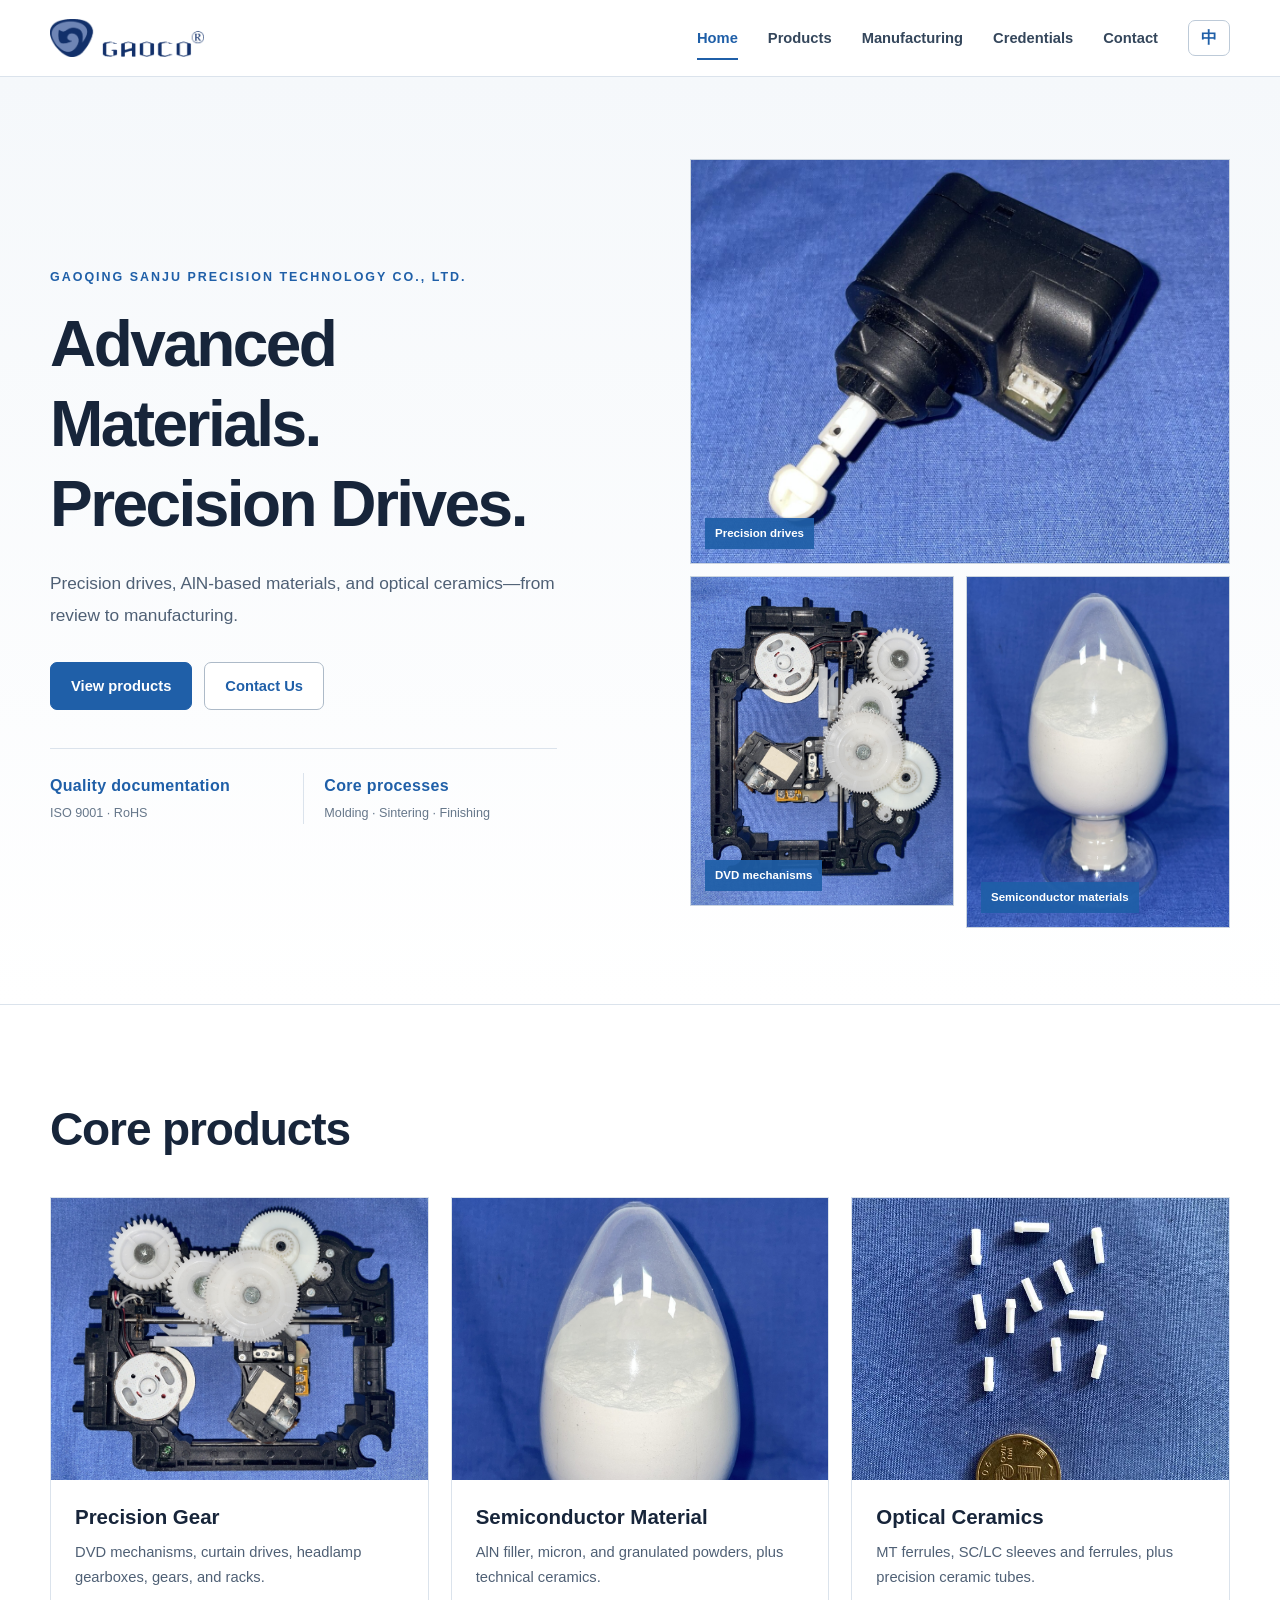
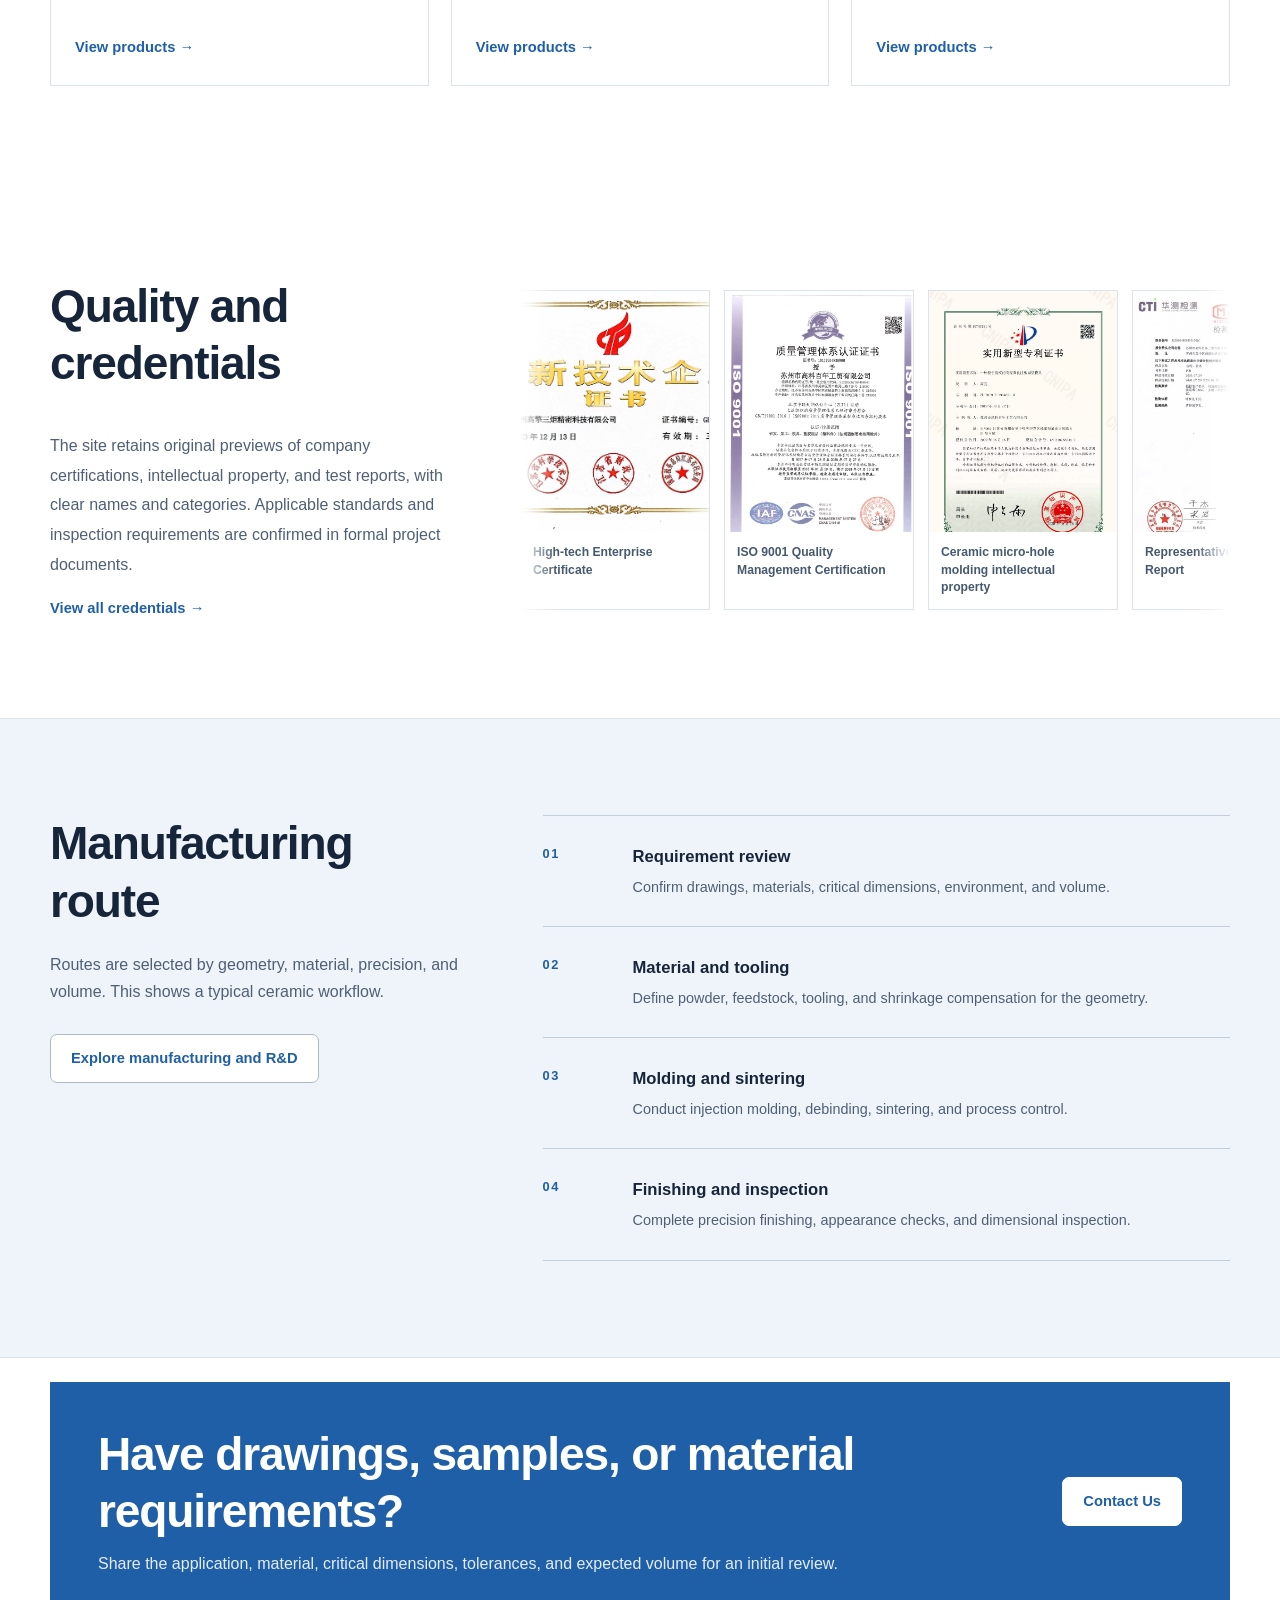
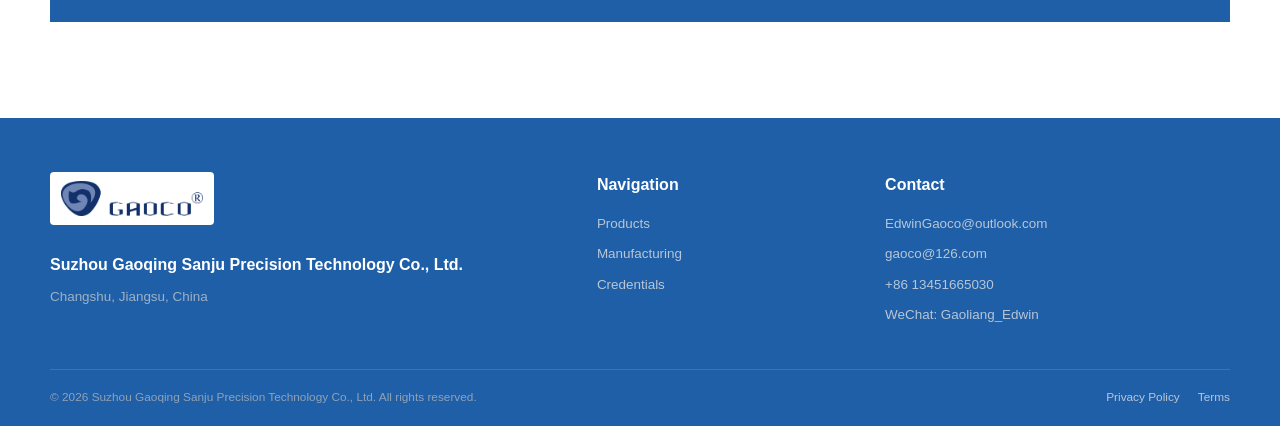
==== commit b5a7c890: "Add files via upload" ====
--- a/index.html
+++ b/index.html
@@ -1,6 +1,5 @@
-<!doctype html>
-<html lang="zh-CN">
-<head>
+<!DOCTYPE html>
+<html lang="zh-CN"><head>
   <meta charset="utf-8">
   <meta name="viewport" content="width=device-width, initial-scale=1">
   <title>苏州高擎三炬精密科技｜先进陶瓷与精密塑胶零部件</title>
@@ -32,7 +31,7 @@
         "url": "https://gaoco.org/",
         "logo": {"@type": "ImageObject", "url": "https://gaoco.org/branding/gaoco-logo-transparent.png"},
         "email": ["EdwinGaoco@outlook.com", "gaoco@126.com"],
-        "telephone": "+86 134-5161-9866",
+        "telephone": "+86 13451665030",
         "address": {
           "@type": "PostalAddress",
           "addressLocality": "Changshu",
@@ -52,21 +51,21 @@
     ]
   }
   </script>
-  <link rel="stylesheet" href="style.css?v=20260804-13">
+  <link rel="stylesheet" href="style.css?v=20260813-14">
 </head>
 <body data-page="home" data-title-zh="苏州高擎三炬精密科技｜先进陶瓷与精密塑胶零部件" data-title-en="GAOCO | Advanced Ceramics, Precision Gears &amp; Optical Ceramics">
   <header class="site-header">
     <div class="container header-flex">
       <a class="brand-logo" href="index.html" aria-label="GAOCO 首页">
-        <img src="branding/gaoco-logo-transparent.png" alt="GAOCO 高擎三炬标志" width="699" height="175" data-eager>
+        <img src="branding/gaoco-logo-transparent.png" alt="GAOCO 高擎三炬标志" width="699" height="175" data-eager="">
       </a>
-      <button class="mobile-menu-btn" data-menu-toggle type="button" aria-label="展开导航" aria-expanded="false"><span></span><span></span><span></span></button>
+      <button class="mobile-menu-btn" data-menu-toggle="" type="button" aria-label="展开导航" aria-expanded="false"><span></span><span></span><span></span></button>
       <nav id="mainNav" aria-label="主导航">
-        <a class="active" href="index.html" data-bi data-zh="首页" data-en="Home">首页</a>
-        <a href="products.html" data-bi data-zh="产品中心" data-en="Products">产品中心</a>
-        <a href="roadmap.html" data-bi data-zh="制造与研发" data-en="Manufacturing">制造与研发</a>
-        <a href="credentials.html" data-bi data-zh="资质文件" data-en="Credentials">资质文件</a>
-        <a href="contacts.html" data-bi data-zh="联系我们" data-en="Contact">联系我们</a>
+        <a class="active" href="index.html" data-bi="" data-zh="首页" data-en="Home">首页</a>
+        <a href="products.html" data-bi="" data-zh="产品中心" data-en="Products">产品中心</a>
+        <a href="roadmap.html" data-bi="" data-zh="制造与研发" data-en="Manufacturing">制造与研发</a>
+        <a href="credentials.html" data-bi="" data-zh="资质文件" data-en="Credentials">资质文件</a>
+        <a href="contacts.html" data-bi="" data-zh="联系我们" data-en="Contact">联系我们</a>
       </nav>
       <button class="language-toggle" id="languageToggle" type="button" aria-label="切换语言"><span id="languageToggleText">EN</span></button>
     </div>
@@ -76,76 +75,91 @@
     <section class="hero hero-industrial">
       <div class="container hero-grid">
         <div class="hero-copy">
-          <p class="eyebrow" data-bi data-zh="精密齿轮 · 半导体材料 · 光通信陶瓷" data-en="Gears · Semiconductor · Optical Ceramics">精密齿轮 · 半导体材料 · 光通信陶瓷</p>
-          <h1 data-bi data-zh="先进材料与精密传动零部件制造" data-en="Advanced Materials. Precision Drives.">先进材料与精密传动零部件制造</h1>
-          <p class="hero-lead" data-bi data-zh="围绕精密齿轮与传动组件、以氮化铝为重点的半导体材料，以及光通信陶瓷器件开展产品开发与制造评估。" data-en="Precision drives, AlN-based materials, and optical ceramics—from review to manufacturing.">围绕精密齿轮与传动组件、以氮化铝为重点的半导体材料，以及光通信陶瓷器件开展产品开发与制造评估。</p>
+          <p class="eyebrow company-name" data-bi="" data-zh="高擎三炬精密科技有限公司" data-en="Gaoqing Sanju Precision Technology Co., Ltd.">高擎三炬精密科技有限公司</p>
+          <h1 data-bi="" data-zh="先进材料与精密传动零部件制造" data-en="Advanced Materials. Precision Drives.">先进材料与精密传动零部件制造</h1>
+          <p class="hero-lead" data-bi="" data-zh="围绕精密齿轮与传动组件、以氮化铝为重点的半导体材料，以及光通信陶瓷器件开展产品开发与制造评估。" data-en="Precision drives, AlN-based materials, and optical ceramics—from review to manufacturing.">围绕精密齿轮与传动组件、以氮化铝为重点的半导体材料，以及光通信陶瓷器件开展产品开发与制造评估。</p>
           <div class="btn-group">
-            <a class="btn btn-primary" href="products.html" data-bi data-zh="查看产品与能力" data-en="View products">查看产品与能力</a>
-            <a class="btn btn-secondary" href="contacts.html" data-bi data-zh="提交图纸或需求" data-en="Send requirements">提交图纸或需求</a>
+            <a class="btn btn-primary" href="products.html" data-bi="" data-zh="查看产品与能力" data-en="View products">查看产品与能力</a>
+            <a class="btn btn-secondary" href="contacts.html" data-bi="" data-zh="联系我们" data-en="Contact Us">联系我们</a>
           </div>
-          <dl class="fact-row" aria-label="核心业务信息">
-            <div><dt>PG</dt><dd data-bi data-zh="精密齿轮与传动" data-en="Precision gears &amp; drives">精密齿轮与传动</dd></div>
-            <div><dt>AlN · Al₂O₃</dt><dd data-bi data-zh="半导体材料" data-en="Semiconductor materials">半导体材料</dd></div>
-            <div><dt>MT · SC · LC</dt><dd data-bi data-zh="光通信陶瓷" data-en="Optical ceramics">光通信陶瓷</dd></div>
+          <dl class="fact-row" aria-label="质量与工艺信息" data-aria-zh="质量与工艺信息" data-aria-en="Quality and process information">
+            <div><dt data-bi="" data-zh="质量资料" data-en="Quality documentation">质量资料</dt><dd>ISO 9001 · RoHS</dd></div>
+            <div><dt data-bi="" data-zh="核心工艺" data-en="Core processes">核心工艺</dt><dd data-bi="" data-zh="注塑 · 烧结 · 后加工" data-en="Molding · Sintering · Finishing">注塑 · 烧结 · 后加工</dd></div>
           </dl>
         </div>
         <div class="hero-gallery live-tile-gallery" aria-label="产品实拍动态展示">
-          <a class="hero-photo hero-tile-4x5 live-tile" href="products.html#precision-gears" aria-label="查看DVD机芯及零部件" data-live-tile data-interval="4300" data-delay="350">
+          <a class="hero-photo hero-tile-4x5 live-tile" href="products.html#precision-gears" aria-label="查看DVD机芯及零部件" data-live-tile="" data-interval="4300" data-delay="350">
             <span class="live-tile-images">
-              <img class="is-current" src="products/precision/dvd-assembly-front.jpg" alt="DVD机芯实物" data-eager>
-              <img src="products/precision/dvd-laser-mechanism.jpg" alt="DVD激光头组件实物" data-eager>
-              <img src="products/precision/dvd-lens-holder.jpg" alt="DVD激光头镜片架实物" data-eager>
+              <img class="is-current" src="products/precision/dvd-assembly-front.jpg" alt="DVD机芯实物" data-eager="">
+              <img src="products/precision/dvd-laser-mechanism.jpg" alt="DVD激光头组件实物" data-eager="">
+              <img src="products/precision/dvd-lens-holder.jpg" alt="DVD激光头镜片架实物" data-eager="">
             </span>
-            <span class="hero-photo-caption" data-bi data-zh="DVD机芯及零部件" data-en="DVD mechanisms">DVD机芯及零部件</span>
+            <span class="hero-photo-caption" data-bi="" data-zh="DVD机芯及零部件" data-en="DVD mechanisms">DVD机芯及零部件</span>
           </a>
-          <a class="hero-photo hero-tile-4x3 live-tile" href="products.html#precision-gears" aria-label="查看精密齿轮与传动组件" data-live-tile data-interval="5100" data-delay="1450">
+          <a class="hero-photo hero-tile-4x3 live-tile" href="products.html#precision-gears" aria-label="查看精密齿轮与传动组件" data-live-tile="" data-interval="5100" data-delay="1450">
             <span class="live-tile-images">
-              <img class="is-current" src="products/precision/headlight-assembly.jpg" alt="汽车大灯随动转向齿轮箱实物" data-eager>
-              <img src="products/precision/curtain-assembly.jpg" alt="自动窗帘驱动组件实物" data-eager>
-              <img src="products/precision/planetary-gears.jpg" alt="行星齿轮实物" data-eager>
+              <img class="is-current" src="products/precision/headlight-assembly.jpg" alt="汽车大灯随动转向齿轮箱实物" data-eager="">
+              <img src="products/precision/curtain-assembly.jpg" alt="自动窗帘驱动组件实物" data-eager="">
+              <img src="products/precision/planetary-gears.jpg" alt="行星齿轮实物" data-eager="">
             </span>
-            <span class="hero-photo-caption" data-bi data-zh="精密齿轮与传动" data-en="Precision drives">精密齿轮与传动</span>
+            <span class="hero-photo-caption" data-bi="" data-zh="精密齿轮与传动" data-en="Precision drives">精密齿轮与传动</span>
           </a>
-          <a class="hero-photo hero-tile-3x4 live-tile" href="products.html#semiconductor-materials" aria-label="查看半导体材料" data-live-tile data-interval="5900" data-delay="2600">
+          <a class="hero-photo hero-tile-3x4 live-tile" href="products.html#semiconductor-materials" aria-label="查看半导体材料" data-live-tile="" data-interval="5900" data-delay="2600">
             <span class="live-tile-images">
-              <img class="is-current" src="products/semiconductor/aln-filler-powder.jpg" alt="氮化铝填料粉实物" data-eager>
-              <img src="products/semiconductor/aln-granulated-powder.jpg" alt="氮化铝造粒粉实物" data-eager>
-              <img src="products/semiconductor/aln-micron-powder.jpg" alt="氮化铝微米粉实物" data-eager>
+              <img class="is-current" src="products/semiconductor/aln-filler-powder.jpg" alt="氮化铝填料粉实物" data-eager="">
+              <img src="products/semiconductor/aln-granulated-powder.jpg" alt="氮化铝造粒粉实物" data-eager="">
+              <img src="products/semiconductor/aln-micron-powder.jpg" alt="氮化铝微米粉实物" data-eager="">
             </span>
-            <span class="hero-photo-caption" data-bi data-zh="半导体材料" data-en="Semiconductor materials">半导体材料</span>
+            <span class="hero-photo-caption" data-bi="" data-zh="半导体材料" data-en="Semiconductor materials">半导体材料</span>
           </a>
         </div>
-      </div>
-    </section>
-
-    <section class="proof-strip" aria-label="合作基础">
-      <div class="container proof-grid">
-        <div><span data-bi data-zh="企业所在地" data-en="Location">企业所在地</span><strong data-bi data-zh="江苏 · 常熟" data-en="Changshu, Jiangsu">江苏 · 常熟</strong></div>
-        <div><span data-bi data-zh="质量资料" data-en="Quality documentation">质量资料</span><strong>ISO 9001 · RoHS</strong></div>
-        <div><span data-bi data-zh="开发方式" data-en="Development route">开发方式</span><strong data-bi data-zh="图纸评估 · 来样开发" data-en="Drawing review · Sample development">图纸评估 · 来样开发</strong></div>
-        <div><span data-bi data-zh="核心工艺" data-en="Core processes">核心工艺</span><strong data-bi data-zh="注塑 · 烧结 · 后加工" data-en="Molding · Sintering · Finishing">注塑 · 烧结 · 后加工</strong></div>
       </div>
     </section>
 
     <section class="section section-products" id="products">
       <div class="container">
-        <div class="section-head split-head">
-          <div><h2 data-bi data-zh="核心产品" data-en="Core products">核心产品</h2></div>
-          <p data-bi data-zh="产品以图纸、材料体系和应用要求为基础进行技术评估，具体规格与交付状态以双方确认文件为准。" data-en="Products are reviewed against drawings, materials, and applications. Final specifications are confirmed per project.">产品以图纸、材料体系和应用要求为基础进行技术评估，具体规格与交付状态以双方确认文件为准。</p>
+        <div class="section-head">
+          <div><h2 data-bi="" data-zh="核心产品" data-en="Core products">核心产品</h2></div>
         </div>
         <div class="business-grid">
           <article class="business-card">
             <a class="business-image" href="products.html#precision-gears"><img src="products/precision/dvd-assembly-front-4x3.jpg" alt="DVD机芯精密齿轮组件" loading="lazy"></a>
-            <div class="card-body"><span class="card-index">01 · PRECISION GEAR</span><h3 data-bi data-zh="精密齿轮" data-en="Precision Gear">精密齿轮</h3><p data-bi data-zh="DVD机芯、自动窗帘机、汽车大灯随动转向齿轮箱，以及各类齿轮与齿条。" data-en="DVD mechanisms, curtain drives, headlamp gearboxes, gears, and racks.">DVD机芯、自动窗帘机、汽车大灯随动转向齿轮箱，以及各类齿轮与齿条。</p><a class="text-link" href="products.html#precision-gears" data-bi data-zh="查看产品 →" data-en="View products →">查看产品 →</a></div>
+            <div class="card-body"><h3 data-bi="" data-zh="精密齿轮" data-en="Precision Gear">精密齿轮</h3><p data-bi="" data-zh="DVD机芯、自动窗帘机、汽车大灯随动转向齿轮箱，以及各类齿轮与齿条。" data-en="DVD mechanisms, curtain drives, headlamp gearboxes, gears, and racks.">DVD机芯、自动窗帘机、汽车大灯随动转向齿轮箱，以及各类齿轮与齿条。</p><a class="text-link" href="products.html#precision-gears" data-bi="" data-zh="查看产品 →" data-en="View products →">查看产品 →</a></div>
           </article>
           <article class="business-card">
             <a class="business-image" href="products.html#semiconductor-materials"><img src="products/semiconductor/aln-filler-powder-4x3.jpg" alt="氮化铝填料粉" loading="lazy"></a>
-            <div class="card-body"><span class="card-index">02 · SEMICONDUCTOR</span><h3 data-bi data-zh="半导体材料" data-en="Semiconductor Material">半导体材料</h3><p data-bi data-zh="重点展示氮化铝填料粉、微米粉与造粒粉，并覆盖其他陶瓷粉体和精密陶瓷耗材。" data-en="AlN filler, micron, and granulated powders, plus technical ceramics.">重点展示氮化铝填料粉、微米粉与造粒粉，并覆盖其他陶瓷粉体和精密陶瓷耗材。</p><a class="text-link" href="products.html#semiconductor-materials" data-bi data-zh="查看产品 →" data-en="View products →">查看产品 →</a></div>
+            <div class="card-body"><h3 data-bi="" data-zh="半导体材料" data-en="Semiconductor Material">半导体材料</h3><p data-bi="" data-zh="重点展示氮化铝填料粉、微米粉与造粒粉，并覆盖其他陶瓷粉体和精密陶瓷耗材。" data-en="AlN filler, micron, and granulated powders, plus technical ceramics.">重点展示氮化铝填料粉、微米粉与造粒粉，并覆盖其他陶瓷粉体和精密陶瓷耗材。</p><a class="text-link" href="products.html#semiconductor-materials" data-bi="" data-zh="查看产品 →" data-en="View products →">查看产品 →</a></div>
           </article>
           <article class="business-card">
             <a class="business-image" href="products.html#optical-ceramics"><img src="products/optical/mt-ferrule.jpg" alt="光通信MT插芯" width="750" height="1000" loading="lazy"></a>
-            <div class="card-body"><span class="card-index">03 · OPTICAL CERAMICS</span><h3 data-bi data-zh="光通信陶瓷" data-en="Optical Ceramics">光通信陶瓷</h3><p data-bi data-zh="以MT插芯为重点，覆盖SC/LC陶瓷套筒与插芯，并预留后续新品照片位置。" data-en="MT ferrules, SC/LC sleeves, and ceramic ferrules.">以MT插芯为重点，覆盖SC/LC陶瓷套筒与插芯，并预留后续新品照片位置。</p><a class="text-link" href="products.html#optical-ceramics" data-bi data-zh="查看产品 →" data-en="View products →">查看产品 →</a></div>
+            <div class="card-body"><h3 data-bi="" data-zh="光通信陶瓷" data-en="Optical Ceramics">光通信陶瓷</h3><p data-bi="" data-zh="以MT插芯为重点，覆盖SC/LC陶瓷套筒、插芯与精密陶瓷套管。" data-en="MT ferrules, SC/LC sleeves and ferrules, plus precision ceramic tubes.">以MT插芯为重点，覆盖SC/LC陶瓷套筒、插芯与精密陶瓷套管。</p><a class="text-link" href="products.html#optical-ceramics" data-bi="" data-zh="查看产品 →" data-en="View products →">查看产品 →</a></div>
           </article>
+        </div>
+      </div>
+    </section>
+
+    <section class="section section-quality">
+      <div class="container quality-grid">
+        <div class="quality-copy">
+          <h2 data-bi="" data-zh="质量与资质" data-en="Quality and credentials">质量与资质</h2>
+          <p data-bi="" data-zh="网站保留企业认证、知识产权和检测报告的原始页面预览，并标明文件名称与类别。项目适用的标准、材料性能和检测要求以正式技术文件为准。" data-en="The site retains original previews of company certifications, intellectual property, and test reports, with clear names and categories. Applicable standards and inspection requirements are confirmed in formal project documents.">网站保留企业认证、知识产权和检测报告的原始页面预览，并标明文件名称与类别。项目适用的标准、材料性能和检测要求以正式技术文件为准。</p>
+          <a class="text-link" href="credentials.html" data-bi="" data-zh="查看全部资质文件 →" data-en="View all credentials →">查看全部资质文件 →</a>
+        </div>
+        <div class="credential-marquee" aria-label="资质文件循环展示">
+          <div class="credential-marquee-track">
+            <div class="credential-marquee-group">
+              <a class="credential-marquee-card" href="credentials.html#honor"><img src="credentials/previews/cred-high-tech-2023.jpg" alt="高新技术企业证书" loading="eager"><span data-bi="" data-zh="高新技术企业证书" data-en="High-tech Enterprise Certificate">高新技术企业证书</span></a>
+              <a class="credential-marquee-card" href="credentials.html#certification"><img src="credentials/previews/cred-27.jpg" alt="ISO 9001质量管理体系认证" loading="eager"><span data-bi="" data-zh="ISO 9001质量管理体系认证" data-en="ISO 9001 Quality Management Certification">ISO 9001质量管理体系认证</span></a>
+              <a class="credential-marquee-card" href="credentials.html#patent"><img src="credentials/previews/cred-08.jpg" alt="陶瓷微孔注塑成型模具知识产权" loading="eager"><span data-bi="" data-zh="陶瓷微孔注塑成型模具知识产权" data-en="Ceramic micro-hole molding intellectual property">陶瓷微孔注塑成型模具知识产权</span></a>
+              <a class="credential-marquee-card" href="credentials.html#certification"><img src="credentials/previews/cred-37.jpg" alt="RoHS检测报告代表页" loading="eager"><span data-bi="" data-zh="RoHS检测报告代表页" data-en="Representative RoHS Test Report">RoHS检测报告代表页</span></a>
+            </div>
+            <div class="credential-marquee-group" aria-hidden="true">
+              <a class="credential-marquee-card" href="credentials.html#honor" tabindex="-1"><img src="credentials/previews/cred-high-tech-2023.jpg" alt="" loading="eager"><span data-bi="" data-zh="高新技术企业证书" data-en="High-tech Enterprise Certificate">高新技术企业证书</span></a>
+              <a class="credential-marquee-card" href="credentials.html#certification" tabindex="-1"><img src="credentials/previews/cred-27.jpg" alt="" loading="eager"><span data-bi="" data-zh="ISO 9001质量管理体系认证" data-en="ISO 9001 Quality Management Certification">ISO 9001质量管理体系认证</span></a>
+              <a class="credential-marquee-card" href="credentials.html#patent" tabindex="-1"><img src="credentials/previews/cred-08.jpg" alt="" loading="eager"><span data-bi="" data-zh="陶瓷微孔注塑成型模具知识产权" data-en="Ceramic micro-hole molding intellectual property">陶瓷微孔注塑成型模具知识产权</span></a>
+              <a class="credential-marquee-card" href="credentials.html#certification" tabindex="-1"><img src="credentials/previews/cred-37.jpg" alt="" loading="eager"><span data-bi="" data-zh="RoHS检测报告代表页" data-en="Representative RoHS Test Report">RoHS检测报告代表页</span></a>
+            </div>
+          </div>
         </div>
       </div>
     </section>
@@ -153,61 +167,36 @@
     <section class="section section-process">
       <div class="container process-layout">
         <div class="process-intro">
-          <h2 data-bi data-zh="制造路径" data-en="Manufacturing route">制造路径</h2>
-          <p data-bi data-zh="项目将根据产品结构、材料体系、精度要求和预期批量确定具体工艺。以下流程用于说明典型陶瓷零部件的开发路径。" data-en="Routes are selected by geometry, material, precision, and volume. This shows a typical ceramic workflow.">项目将根据产品结构、材料体系、精度要求和预期批量确定具体工艺。以下流程用于说明典型陶瓷零部件的开发路径。</p>
-          <a class="btn btn-secondary" href="roadmap.html" data-bi data-zh="了解制造与研发" data-en="Explore manufacturing and R&D">了解制造与研发</a>
+          <h2 data-bi="" data-zh="制造路径" data-en="Manufacturing route">制造路径</h2>
+          <p data-bi="" data-zh="项目将根据产品结构、材料体系、精度要求和预期批量确定具体工艺。以下流程用于说明典型陶瓷零部件的开发路径。" data-en="Routes are selected by geometry, material, precision, and volume. This shows a typical ceramic workflow.">项目将根据产品结构、材料体系、精度要求和预期批量确定具体工艺。以下流程用于说明典型陶瓷零部件的开发路径。</p>
+          <a class="btn btn-secondary" href="roadmap.html" data-bi="" data-zh="了解制造与研发" data-en="Explore manufacturing and R&amp;D">了解制造与研发</a>
         </div>
         <ol class="process-list">
-          <li><span>01</span><div><strong data-bi data-zh="需求评估" data-en="Requirement review">需求评估</strong><p data-bi data-zh="确认图纸、材料、关键尺寸、应用环境与批量。" data-en="Confirm drawings, materials, critical dimensions, environment, and volume.">确认图纸、材料、关键尺寸、应用环境与批量。</p></div></li>
-          <li><span>02</span><div><strong data-bi data-zh="配方与模具" data-en="Material and tooling">配方与模具</strong><p data-bi data-zh="根据结构确定粉体、喂料、模具及收缩补偿方案。" data-en="Define powder, feedstock, tooling, and shrinkage compensation for the geometry.">根据结构确定粉体、喂料、模具及收缩补偿方案。</p></div></li>
-          <li><span>03</span><div><strong data-bi data-zh="成型与烧结" data-en="Molding and sintering">成型与烧结</strong><p data-bi data-zh="开展注塑成型、脱脂、烧结及过程稳定性控制。" data-en="Conduct injection molding, debinding, sintering, and process control.">开展注塑成型、脱脂、烧结及过程稳定性控制。</p></div></li>
-          <li><span>04</span><div><strong data-bi data-zh="后加工与检测" data-en="Finishing and inspection">后加工与检测</strong><p data-bi data-zh="按项目要求进行精密加工、外观与尺寸检测。" data-en="Complete precision finishing, appearance checks, and dimensional inspection.">按项目要求进行精密加工、外观与尺寸检测。</p></div></li>
+          <li><span>01</span><div><strong data-bi="" data-zh="需求评估" data-en="Requirement review">需求评估</strong><p data-bi="" data-zh="确认图纸、材料、关键尺寸、应用环境与批量。" data-en="Confirm drawings, materials, critical dimensions, environment, and volume.">确认图纸、材料、关键尺寸、应用环境与批量。</p></div></li>
+          <li><span>02</span><div><strong data-bi="" data-zh="配方与模具" data-en="Material and tooling">配方与模具</strong><p data-bi="" data-zh="根据结构确定粉体、喂料、模具及收缩补偿方案。" data-en="Define powder, feedstock, tooling, and shrinkage compensation for the geometry.">根据结构确定粉体、喂料、模具及收缩补偿方案。</p></div></li>
+          <li><span>03</span><div><strong data-bi="" data-zh="成型与烧结" data-en="Molding and sintering">成型与烧结</strong><p data-bi="" data-zh="开展注塑成型、脱脂、烧结及过程稳定性控制。" data-en="Conduct injection molding, debinding, sintering, and process control.">开展注塑成型、脱脂、烧结及过程稳定性控制。</p></div></li>
+          <li><span>04</span><div><strong data-bi="" data-zh="后加工与检测" data-en="Finishing and inspection">后加工与检测</strong><p data-bi="" data-zh="按项目要求进行精密加工、外观与尺寸检测。" data-en="Complete precision finishing, appearance checks, and dimensional inspection.">按项目要求进行精密加工、外观与尺寸检测。</p></div></li>
         </ol>
-      </div>
-    </section>
-
-    <section class="section section-quality">
-      <div class="container quality-grid">
-        <div class="quality-copy">
-          <h2 data-bi data-zh="质量与资质" data-en="Quality and credentials">质量与资质</h2>
-          <p data-bi data-zh="网站保留企业认证、知识产权和检测报告的原始页面预览，并标明文件名称与类别。项目适用的标准、材料性能和检测要求以正式技术文件为准。" data-en="The site retains original previews of company certifications, intellectual property, and test reports, with clear names and categories. Applicable standards and inspection requirements are confirmed in formal project documents.">网站保留企业认证、知识产权和检测报告的原始页面预览，并标明文件名称与类别。项目适用的标准、材料性能和检测要求以正式技术文件为准。</p>
-          <a class="text-link" href="credentials.html" data-bi data-zh="查看全部资质文件 →" data-en="View all credentials →">查看全部资质文件 →</a>
-        </div>
-        <div class="credential-marquee" aria-label="资质文件循环展示">
-          <div class="credential-marquee-track">
-            <div class="credential-marquee-group">
-              <a class="credential-marquee-card" href="credentials.html#honor"><img src="credentials/previews/cred-high-tech-2023.jpg" alt="高新技术企业证书" loading="eager"><span data-bi data-zh="高新技术企业证书" data-en="High-tech Enterprise Certificate">高新技术企业证书</span></a>
-              <a class="credential-marquee-card" href="credentials.html#certification"><img src="credentials/previews/cred-27.jpg" alt="ISO 9001质量管理体系认证" loading="eager"><span data-bi data-zh="ISO 9001质量管理体系认证" data-en="ISO 9001 Quality Management Certification">ISO 9001质量管理体系认证</span></a>
-              <a class="credential-marquee-card" href="credentials.html#patent"><img src="credentials/previews/cred-08.jpg" alt="陶瓷微孔注塑成型模具知识产权" loading="eager"><span data-bi data-zh="陶瓷微孔注塑成型模具知识产权" data-en="Ceramic micro-hole molding intellectual property">陶瓷微孔注塑成型模具知识产权</span></a>
-              <a class="credential-marquee-card" href="credentials.html#certification"><img src="credentials/previews/cred-37.jpg" alt="RoHS检测报告代表页" loading="eager"><span data-bi data-zh="RoHS检测报告代表页" data-en="Representative RoHS Test Report">RoHS检测报告代表页</span></a>
-            </div>
-            <div class="credential-marquee-group" aria-hidden="true">
-              <a class="credential-marquee-card" href="credentials.html#honor" tabindex="-1"><img src="credentials/previews/cred-high-tech-2023.jpg" alt="" loading="eager"><span data-bi data-zh="高新技术企业证书" data-en="High-tech Enterprise Certificate">高新技术企业证书</span></a>
-              <a class="credential-marquee-card" href="credentials.html#certification" tabindex="-1"><img src="credentials/previews/cred-27.jpg" alt="" loading="eager"><span data-bi data-zh="ISO 9001质量管理体系认证" data-en="ISO 9001 Quality Management Certification">ISO 9001质量管理体系认证</span></a>
-              <a class="credential-marquee-card" href="credentials.html#patent" tabindex="-1"><img src="credentials/previews/cred-08.jpg" alt="" loading="eager"><span data-bi data-zh="陶瓷微孔注塑成型模具知识产权" data-en="Ceramic micro-hole molding intellectual property">陶瓷微孔注塑成型模具知识产权</span></a>
-              <a class="credential-marquee-card" href="credentials.html#certification" tabindex="-1"><img src="credentials/previews/cred-37.jpg" alt="" loading="eager"><span data-bi data-zh="RoHS检测报告代表页" data-en="Representative RoHS Test Report">RoHS检测报告代表页</span></a>
-            </div>
-          </div>
-        </div>
       </div>
     </section>
 
     <section class="section cta-section">
       <div class="container cta-card">
-        <div><h2 data-bi data-zh="有图纸、样件或材料要求？" data-en="Have drawings, samples, or material requirements?">有图纸、样件或材料要求？</h2><p data-bi data-zh="请提供应用场景、材料、关键尺寸、公差和预期批量，我们将据此进行初步评估。" data-en="Share the application, material, critical dimensions, tolerances, and expected volume for an initial review.">请提供应用场景、材料、关键尺寸、公差和预期批量，我们将据此进行初步评估。</p></div>
-        <a class="btn btn-primary" href="contacts.html" data-bi data-zh="联系项目评估" data-en="Contact for project review">联系项目评估</a>
+        <div><h2 data-bi="" data-zh="有图纸、样件或材料要求？" data-en="Have drawings, samples, or material requirements?">有图纸、样件或材料要求？</h2><p data-bi="" data-zh="请提供应用场景、材料、关键尺寸、公差和预期批量，我们将据此进行初步评估。" data-en="Share the application, material, critical dimensions, tolerances, and expected volume for an initial review.">请提供应用场景、材料、关键尺寸、公差和预期批量，我们将据此进行初步评估。</p></div>
+        <a class="btn btn-primary" href="contacts.html" data-bi="" data-zh="联系我们" data-en="Contact Us">联系我们</a>
       </div>
     </section>
   </main>
 
   <footer class="site-footer">
     <div class="container footer-grid">
-      <div class="footer-brand"><a class="footer-logo-link" href="index.html" aria-label="返回首页"><img src="branding/gaoco-logo-transparent.png" alt="GAOCO" width="699" height="175" loading="lazy"></a><p data-bi data-zh="苏州高擎三炬精密科技有限公司" data-en="Suzhou Gaoqing Sanju Precision Technology Co., Ltd.">苏州高擎三炬精密科技有限公司</p><span data-bi data-zh="中国 · 江苏 · 常熟" data-en="Changshu, Jiangsu, China">中国 · 江苏 · 常熟</span></div>
-      <div class="footer-links"><strong data-bi data-zh="快速导航" data-en="Navigation">快速导航</strong><a href="products.html" data-bi data-zh="产品中心" data-en="Products">产品中心</a><a href="roadmap.html" data-bi data-zh="制造与研发" data-en="Manufacturing">制造与研发</a><a href="credentials.html" data-bi data-zh="资质文件" data-en="Credentials">资质文件</a></div>
-      <div class="footer-contact"><strong data-bi data-zh="联系" data-en="Contact">联系</strong><a href="mailto:EdwinGaoco@outlook.com">EdwinGaoco@outlook.com</a><a href="mailto:gaoco@126.com">gaoco@126.com</a><a href="tel:+8613451619866">+86 134-5161-9866</a><span>WeChat: Gaoliang_Edwin</span></div>
+      <div class="footer-brand"><a class="footer-logo-link" href="index.html" aria-label="返回首页"><img src="branding/gaoco-logo-transparent.png" alt="GAOCO" width="699" height="175" loading="lazy"></a><p data-bi="" data-zh="苏州高擎三炬精密科技有限公司" data-en="Suzhou Gaoqing Sanju Precision Technology Co., Ltd.">苏州高擎三炬精密科技有限公司</p><span data-bi="" data-zh="中国 · 江苏 · 常熟" data-en="Changshu, Jiangsu, China">中国 · 江苏 · 常熟</span></div>
+      <div class="footer-links"><strong data-bi="" data-zh="快速导航" data-en="Navigation">快速导航</strong><a href="products.html" data-bi="" data-zh="产品中心" data-en="Products">产品中心</a><a href="roadmap.html" data-bi="" data-zh="制造与研发" data-en="Manufacturing">制造与研发</a><a href="credentials.html" data-bi="" data-zh="资质文件" data-en="Credentials">资质文件</a></div>
+      <div class="footer-contact"><strong data-bi="" data-zh="联系" data-en="Contact">联系</strong><a href="mailto:EdwinGaoco@outlook.com">EdwinGaoco@outlook.com</a><a href="mailto:gaoco@126.com">gaoco@126.com</a><a href="tel:+8613451665030">+86 13451665030</a><span>WeChat: Gaoliang_Edwin</span></div>
     </div>
-    <div class="container footer-bottom"><p>© <span data-current-year>2026</span> <span data-bi data-zh="苏州高擎三炬精密科技有限公司。保留一切权利。" data-en="Suzhou Gaoqing Sanju Precision Technology Co., Ltd. All rights reserved.">苏州高擎三炬精密科技有限公司。保留一切权利。</span></p><p><a href="privacy.html" data-bi data-zh="隐私政策" data-en="Privacy Policy">隐私政策</a><a href="terms.html" data-bi data-zh="使用条款" data-en="Terms">使用条款</a></p></div>
+    <div class="container footer-bottom"><p>© <span data-current-year="">2026</span> <span data-bi="" data-zh="苏州高擎三炬精密科技有限公司。保留一切权利。" data-en="Suzhou Gaoqing Sanju Precision Technology Co., Ltd. All rights reserved.">苏州高擎三炬精密科技有限公司。保留一切权利。</span></p><p><a href="privacy.html" data-bi="" data-zh="隐私政策" data-en="Privacy Policy">隐私政策</a><a href="terms.html" data-bi="" data-zh="使用条款" data-en="Terms">使用条款</a></p></div>
   </footer>
-  <script defer src="script.js?v=20260804-13"></script>
-</body>
-</html>
+  <script defer="" src="script.js?v=20260813-14"></script>
+
+
+</body></html>
--- a/style.css
+++ b/style.css
@@ -121,7 +121,7 @@
 .hero-copy h1{max-width:690px;margin-bottom:24px}
 .hero-lead{max-width:690px;margin-bottom:30px;font-size:1.08rem;line-height:1.85}
 .hero-copy .btn-group{margin-bottom:38px}
-.fact-row{display:grid;grid-template-columns:repeat(3,1fr);gap:0;margin:0;padding-top:24px;border-top:1px solid var(--line)}
+.fact-row{display:grid;grid-template-columns:repeat(2,1fr);gap:0;margin:0;padding-top:24px;border-top:1px solid var(--line)}
 .fact-row div{padding-right:16px}
 .fact-row div+div{padding-left:20px;border-left:1px solid var(--line)}
 .fact-row dt{color:var(--navy);font-size:1rem;font-weight:800;letter-spacing:.02em}
@@ -468,13 +468,11 @@
 .product-hero-summary i{color:#fff;font-size:.78rem;font-style:normal;font-weight:650;letter-spacing:.04em}
 
 .product-selector{gap:0;padding:0;border:1px solid #cad6e2}
-.product-tab{display:grid;grid-template-columns:38px 1fr;align-items:center;gap:10px;min-height:72px;padding:12px 18px;border:0;border-right:1px solid var(--line);border-radius:0;text-align:left}
+.product-tab{display:grid;grid-template-columns:1fr;align-items:center;gap:10px;min-height:72px;padding:12px 22px;border:0;border-right:1px solid var(--line);border-radius:0;text-align:left}
 .product-tab:last-child{border-right:0}
-.product-tab .tab-number{color:#9aabba;font-size:.7rem;font-weight:850;letter-spacing:.12em}
 .product-tab span:last-child{display:flex;flex-direction:column}
 .product-tab b{font-size:.94rem;line-height:1.3}
 .product-tab.active{background:var(--blue);color:#fff;border-color:var(--blue)}
-.product-tab.active .tab-number{color:#d9e9fa}
 .product-panels{margin-top:50px;scroll-margin-top:168px}
 .panel-head.panel-head-split{display:grid;grid-template-columns:minmax(0,.85fr) minmax(380px,1.15fr);gap:74px;align-items:end;max-width:none;margin:0 0 46px;text-align:left}
 .panel-head-split h2{margin:0;font-size:clamp(2rem,3.5vw,3rem)}
@@ -489,7 +487,6 @@
 .exploded-overview.reverse .exploded-copy{order:2}
 .exploded-overview.reverse .exploded-trigger{order:1}
 .exploded-copy{display:flex;flex-direction:column;justify-content:center;padding:44px 48px}
-.product-code{display:block;margin-bottom:15px;color:var(--blue);font-size:.7rem;font-weight:850;letter-spacing:.16em}
 .exploded-copy h3{margin-bottom:14px;font-size:clamp(1.75rem,3vw,2.45rem)}
 .exploded-copy p{margin-bottom:19px;font-size:.91rem;line-height:1.8}
 .exploded-copy ul{display:flex;flex-wrap:wrap;gap:7px;margin:0;padding:0;list-style:none}
@@ -521,9 +518,8 @@
 .exploded-product.expanded .p2,.exploded-product.expanded .p4{transition-delay:.06s}
 .exploded-product.expanded .p5,.exploded-product.expanded .p6{transition-delay:.12s}
 .exploded-part img{display:block;width:100%;aspect-ratio:4/3;object-fit:cover}
-.exploded-part>div{display:flex;justify-content:space-between;gap:8px;padding:9px 11px}
+.exploded-part>div{display:block;padding:9px 11px}
 .exploded-part b{font-size:.72rem}
-.exploded-part small{color:var(--blue);font-size:.62rem;font-weight:800}
 .exploded-part.p1{grid-area:p1}.exploded-part.p2{grid-area:p2}.exploded-part.p3{grid-area:p3}.exploded-part.p4{grid-area:p4}.exploded-part.p5{grid-area:p5}.exploded-part.p6{grid-area:p6}.exploded-part.p7{grid-area:p7}.exploded-part.p8{grid-area:p8}
 
 .headlight-stage{grid-template-columns:repeat(4,1fr);grid-template-areas:"p1 p2 p3 p4" "p5 core core p6" "p7 core core p8";align-items:stretch}
@@ -623,9 +619,11 @@
 
 @media (max-width:820px){
   .product-tab{min-width:240px}
-  .exploded-overview,.exploded-overview.reverse{grid-template-columns:1fr}
+  .exploded-overview,.exploded-overview.reverse{grid-template-columns:1fr;min-height:0}
   .exploded-overview.reverse .exploded-copy,.exploded-overview.reverse .exploded-trigger{order:initial}
-  .exploded-trigger>img{min-height:0}
+  .exploded-trigger{display:block;width:100%;height:auto;min-height:0;aspect-ratio:4/3}
+  .dvd-product .exploded-trigger{aspect-ratio:4/5}
+  .exploded-trigger>img,.exploded-product:not(.dvd-product) .exploded-trigger>img,.dvd-product .exploded-trigger>img{width:100%;height:100%;min-height:0;aspect-ratio:auto;object-fit:cover}
   .exploded-stage,.exploded-product.expanded .exploded-stage{grid-template-columns:repeat(2,1fr);grid-template-areas:"core core" "p1 p2" "p3 p4" "p5 p6";width:calc(100% - 36px);background:#f5f8fb}
   .headlight-stage,.exploded-product.expanded .headlight-stage{grid-template-areas:"core core" "p1 p2" "p3 p4" "p5 p6" "p7 p8"}
   .dvd-stage,.exploded-product.expanded .dvd-stage{grid-template-columns:repeat(3,1fr);grid-template-areas:none}
@@ -655,7 +653,13 @@
   .exploded-part b{display:block;font-size:.58rem;line-height:1.3}
   .exploded-part small{display:none}
   .gear-type-grid{grid-template-columns:repeat(2,1fr)}
-  .material-grid,.component-grid{grid-template-columns:1fr}
+  #semiconductor-materials .material-grid,#semiconductor-materials .component-grid{grid-template-columns:repeat(3,minmax(0,1fr));gap:6px}
+  #semiconductor-materials .material-grid article>div,#semiconductor-materials .component-grid article>div{padding:7px 6px}
+  #semiconductor-materials .material-grid h3,#semiconductor-materials .component-grid h3{min-height:0;margin-bottom:5px;font-size:.61rem;line-height:1.35;overflow-wrap:anywhere}
+  #semiconductor-materials .material-grid p,#semiconductor-materials .component-grid p{font-size:.52rem;line-height:1.45;overflow-wrap:anywhere}
+  #semiconductor-materials .powder-grid p{padding-top:6px}
+  #semiconductor-materials .powder-grid .material-application{margin-top:6px;font-size:.52rem;line-height:1.45}
+  #semiconductor-materials .material-grid img,#semiconductor-materials .component-grid img{width:100%;height:auto;aspect-ratio:3/4;object-fit:cover}
   .aln-copy,.optical-feature>div:last-child{padding:28px 22px}
   .aln-visual{aspect-ratio:4/3}
   .optical-image{aspect-ratio:3/4}
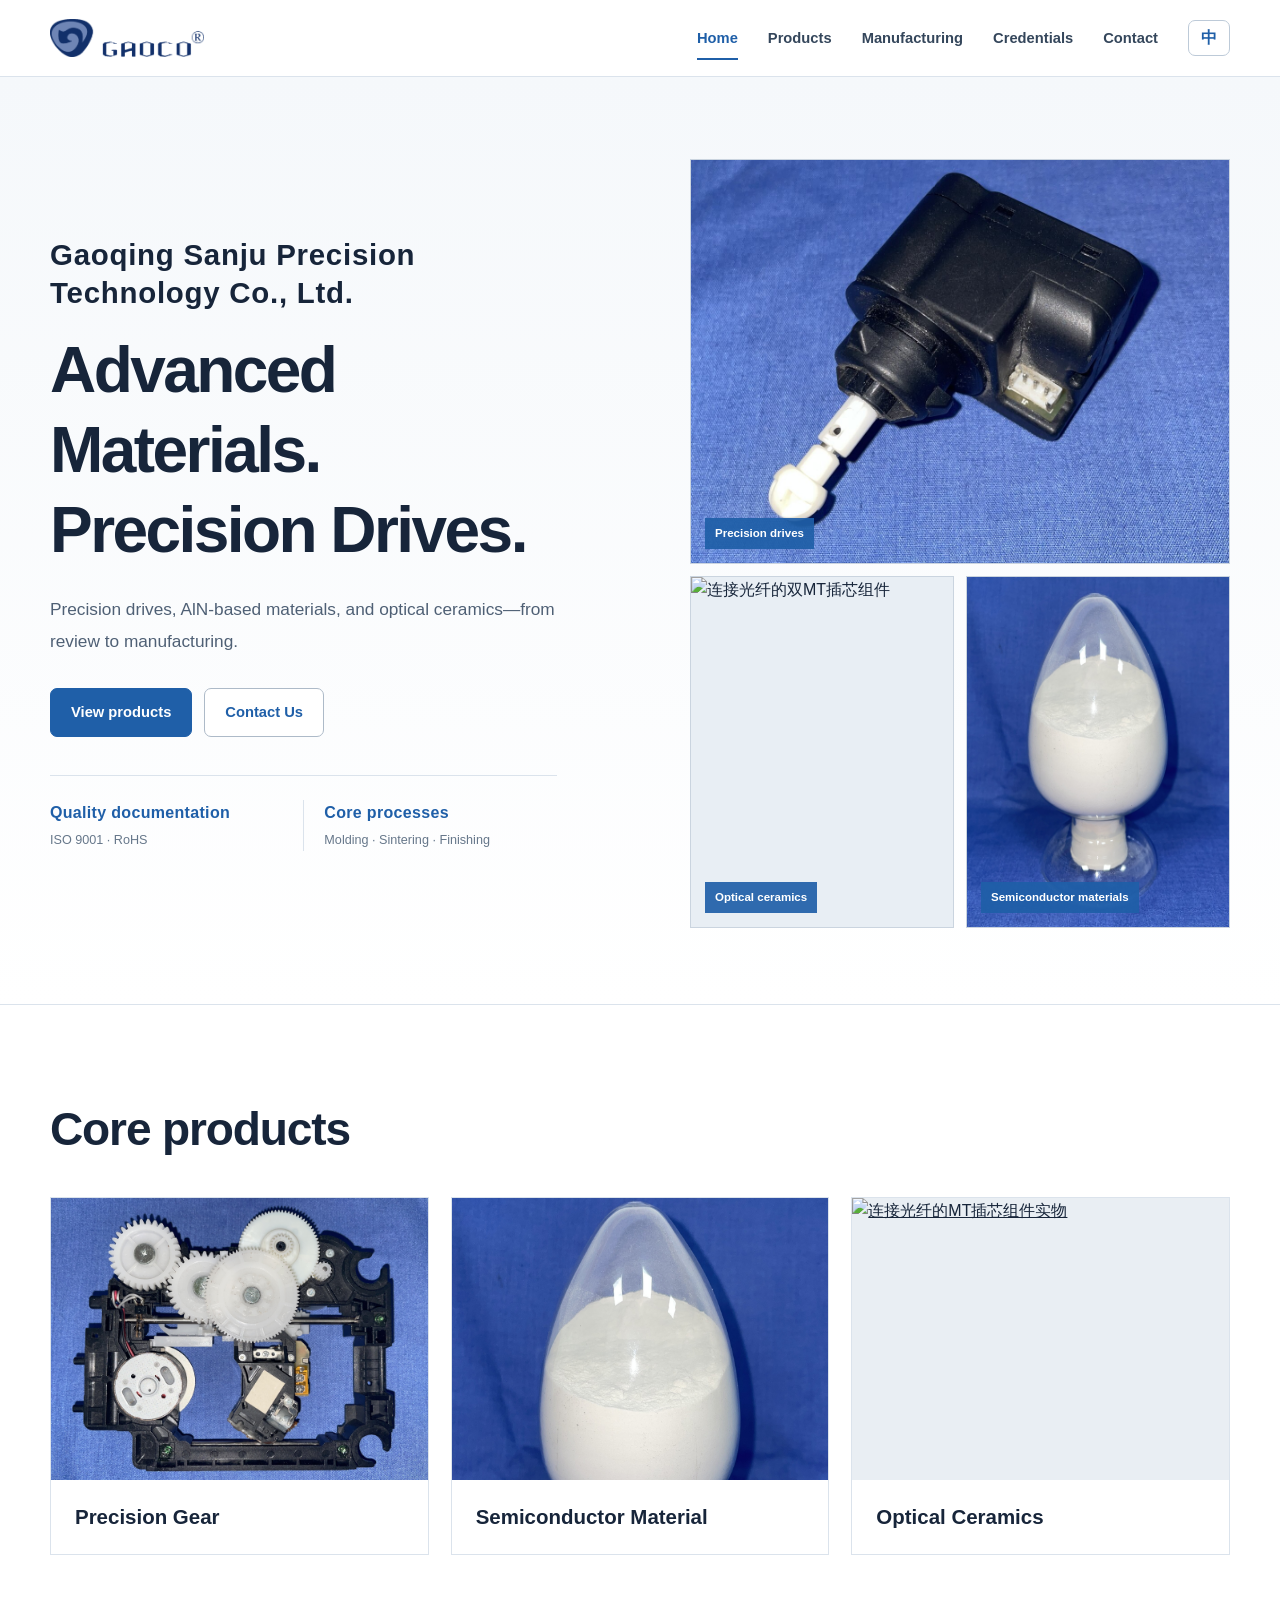
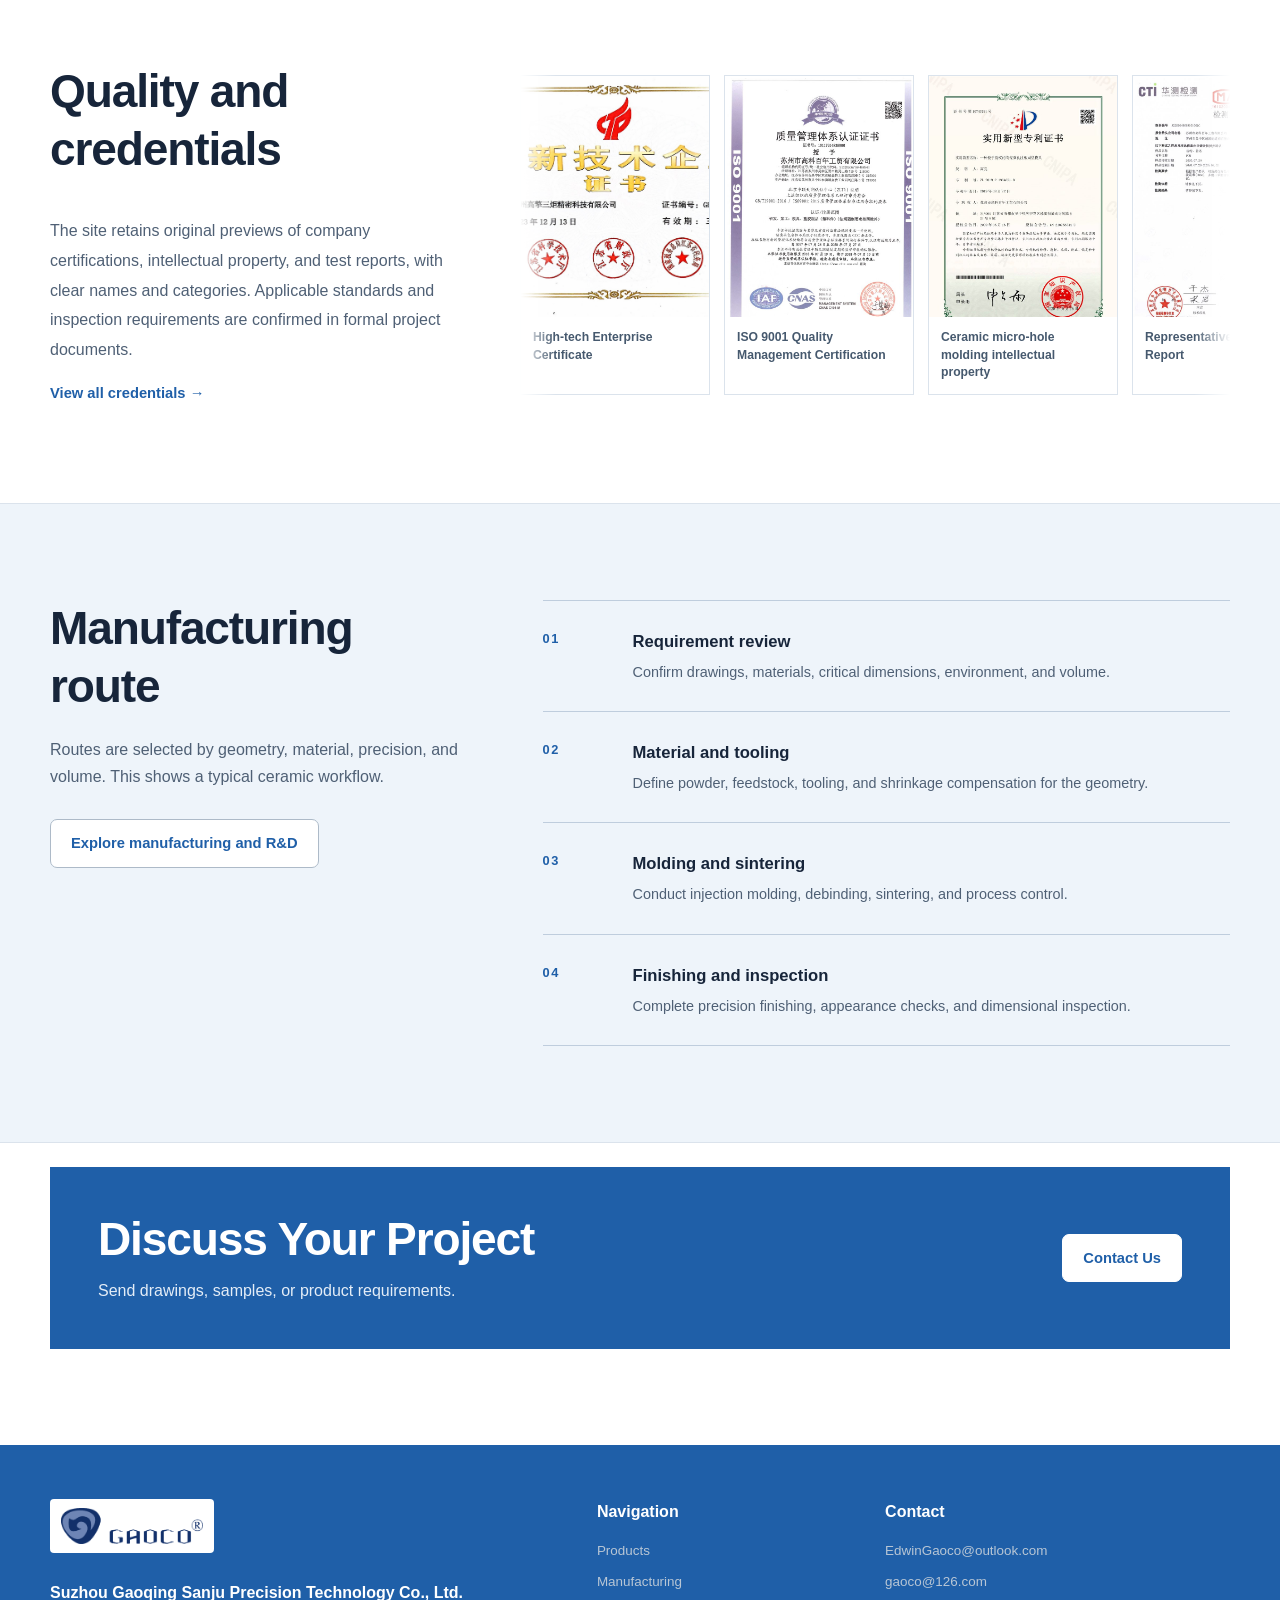
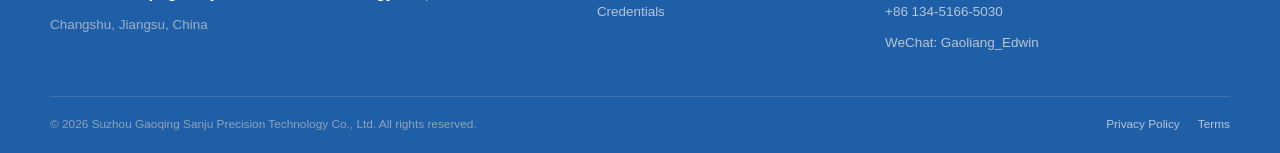
==== commit 29ab3b9a: "Add files via upload" ====
--- a/index.html
+++ b/index.html
@@ -31,7 +31,7 @@
         "url": "https://gaoco.org/",
         "logo": {"@type": "ImageObject", "url": "https://gaoco.org/branding/gaoco-logo-transparent.png"},
         "email": ["EdwinGaoco@outlook.com", "gaoco@126.com"],
-        "telephone": "+86 13451665030",
+        "telephone": "+86 134-5166-5030",
         "address": {
           "@type": "PostalAddress",
           "addressLocality": "Changshu",
@@ -51,7 +51,7 @@
     ]
   }
   </script>
-  <link rel="stylesheet" href="style.css?v=20260813-14">
+  <link rel="stylesheet" href="style.css?v=20260813-17">
 </head>
 <body data-page="home" data-title-zh="苏州高擎三炬精密科技｜先进陶瓷与精密塑胶零部件" data-title-en="GAOCO | Advanced Ceramics, Precision Gears &amp; Optical Ceramics">
   <header class="site-header">
@@ -88,13 +88,13 @@
           </dl>
         </div>
         <div class="hero-gallery live-tile-gallery" aria-label="产品实拍动态展示">
-          <a class="hero-photo hero-tile-4x5 live-tile" href="products.html#precision-gears" aria-label="查看DVD机芯及零部件" data-live-tile="" data-interval="4300" data-delay="350">
+          <a class="hero-photo hero-tile-3x4-left live-tile" href="products.html#optical-ceramics" aria-label="查看光通信陶瓷" data-live-tile="" data-interval="4300" data-delay="350">
             <span class="live-tile-images">
-              <img class="is-current" src="products/precision/dvd-assembly-front.jpg" alt="DVD机芯实物" data-eager="">
-              <img src="products/precision/dvd-laser-mechanism.jpg" alt="DVD激光头组件实物" data-eager="">
-              <img src="products/precision/dvd-lens-holder.jpg" alt="DVD激光头镜片架实物" data-eager="">
+              <img class="is-current" src="products/optical/mt-fiber-pair-feature.jpg" alt="连接光纤的双MT插芯组件" data-eager="">
+              <img src="products/optical/ceramic-tubes.jpg" alt="光通信陶瓷套管" data-eager="">
+              <img class="home-drawing-slide" src="products/optical/mt-24-fiber-drawing-home.png" alt="24孔MT插芯示意图" data-eager="">
             </span>
-            <span class="hero-photo-caption" data-bi="" data-zh="DVD机芯及零部件" data-en="DVD mechanisms">DVD机芯及零部件</span>
+            <span class="hero-photo-caption" data-bi="" data-zh="光通信陶瓷" data-en="Optical ceramics">光通信陶瓷</span>
           </a>
           <a class="hero-photo hero-tile-4x3 live-tile" href="products.html#precision-gears" aria-label="查看精密齿轮与传动组件" data-live-tile="" data-interval="5100" data-delay="1450">
             <span class="live-tile-images">
@@ -124,15 +124,15 @@
         <div class="business-grid">
           <article class="business-card">
             <a class="business-image" href="products.html#precision-gears"><img src="products/precision/dvd-assembly-front-4x3.jpg" alt="DVD机芯精密齿轮组件" loading="lazy"></a>
-            <div class="card-body"><h3 data-bi="" data-zh="精密齿轮" data-en="Precision Gear">精密齿轮</h3><p data-bi="" data-zh="DVD机芯、自动窗帘机、汽车大灯随动转向齿轮箱，以及各类齿轮与齿条。" data-en="DVD mechanisms, curtain drives, headlamp gearboxes, gears, and racks.">DVD机芯、自动窗帘机、汽车大灯随动转向齿轮箱，以及各类齿轮与齿条。</p><a class="text-link" href="products.html#precision-gears" data-bi="" data-zh="查看产品 →" data-en="View products →">查看产品 →</a></div>
+            <div class="card-body"><h3 data-bi="" data-zh="精密齿轮" data-en="Precision Gear">精密齿轮</h3></div>
           </article>
           <article class="business-card">
             <a class="business-image" href="products.html#semiconductor-materials"><img src="products/semiconductor/aln-filler-powder-4x3.jpg" alt="氮化铝填料粉" loading="lazy"></a>
-            <div class="card-body"><h3 data-bi="" data-zh="半导体材料" data-en="Semiconductor Material">半导体材料</h3><p data-bi="" data-zh="重点展示氮化铝填料粉、微米粉与造粒粉，并覆盖其他陶瓷粉体和精密陶瓷耗材。" data-en="AlN filler, micron, and granulated powders, plus technical ceramics.">重点展示氮化铝填料粉、微米粉与造粒粉，并覆盖其他陶瓷粉体和精密陶瓷耗材。</p><a class="text-link" href="products.html#semiconductor-materials" data-bi="" data-zh="查看产品 →" data-en="View products →">查看产品 →</a></div>
+            <div class="card-body"><h3 data-bi="" data-zh="半导体材料" data-en="Semiconductor Material">半导体材料</h3></div>
           </article>
           <article class="business-card">
-            <a class="business-image" href="products.html#optical-ceramics"><img src="products/optical/mt-ferrule.jpg" alt="光通信MT插芯" width="750" height="1000" loading="lazy"></a>
-            <div class="card-body"><h3 data-bi="" data-zh="光通信陶瓷" data-en="Optical Ceramics">光通信陶瓷</h3><p data-bi="" data-zh="以MT插芯为重点，覆盖SC/LC陶瓷套筒、插芯与精密陶瓷套管。" data-en="MT ferrules, SC/LC sleeves and ferrules, plus precision ceramic tubes.">以MT插芯为重点，覆盖SC/LC陶瓷套筒、插芯与精密陶瓷套管。</p><a class="text-link" href="products.html#optical-ceramics" data-bi="" data-zh="查看产品 →" data-en="View products →">查看产品 →</a></div>
+            <a class="business-image" href="products.html#optical-ceramics"><img src="products/optical/mt-fiber-pair-home.jpg" alt="连接光纤的MT插芯组件实物" width="1549" height="1162" loading="lazy"></a>
+            <div class="card-body"><h3 data-bi="" data-zh="光通信陶瓷" data-en="Optical Ceramics">光通信陶瓷</h3></div>
           </article>
         </div>
       </div>
@@ -182,7 +182,7 @@
 
     <section class="section cta-section">
       <div class="container cta-card">
-        <div><h2 data-bi="" data-zh="有图纸、样件或材料要求？" data-en="Have drawings, samples, or material requirements?">有图纸、样件或材料要求？</h2><p data-bi="" data-zh="请提供应用场景、材料、关键尺寸、公差和预期批量，我们将据此进行初步评估。" data-en="Share the application, material, critical dimensions, tolerances, and expected volume for an initial review.">请提供应用场景、材料、关键尺寸、公差和预期批量，我们将据此进行初步评估。</p></div>
+        <div><h2 data-bi="" data-zh="欢迎咨询具体项目" data-en="Discuss Your Project">欢迎咨询具体项目</h2><p data-bi="" data-zh="可发送图纸、样件或产品需求。" data-en="Send drawings, samples, or product requirements.">可发送图纸、样件或产品需求。</p></div>
         <a class="btn btn-primary" href="contacts.html" data-bi="" data-zh="联系我们" data-en="Contact Us">联系我们</a>
       </div>
     </section>
@@ -192,11 +192,11 @@
     <div class="container footer-grid">
       <div class="footer-brand"><a class="footer-logo-link" href="index.html" aria-label="返回首页"><img src="branding/gaoco-logo-transparent.png" alt="GAOCO" width="699" height="175" loading="lazy"></a><p data-bi="" data-zh="苏州高擎三炬精密科技有限公司" data-en="Suzhou Gaoqing Sanju Precision Technology Co., Ltd.">苏州高擎三炬精密科技有限公司</p><span data-bi="" data-zh="中国 · 江苏 · 常熟" data-en="Changshu, Jiangsu, China">中国 · 江苏 · 常熟</span></div>
       <div class="footer-links"><strong data-bi="" data-zh="快速导航" data-en="Navigation">快速导航</strong><a href="products.html" data-bi="" data-zh="产品中心" data-en="Products">产品中心</a><a href="roadmap.html" data-bi="" data-zh="制造与研发" data-en="Manufacturing">制造与研发</a><a href="credentials.html" data-bi="" data-zh="资质文件" data-en="Credentials">资质文件</a></div>
-      <div class="footer-contact"><strong data-bi="" data-zh="联系" data-en="Contact">联系</strong><a href="mailto:EdwinGaoco@outlook.com">EdwinGaoco@outlook.com</a><a href="mailto:gaoco@126.com">gaoco@126.com</a><a href="tel:+8613451665030">+86 13451665030</a><span>WeChat: Gaoliang_Edwin</span></div>
+      <div class="footer-contact"><strong data-bi="" data-zh="联系" data-en="Contact">联系</strong><a href="mailto:EdwinGaoco@outlook.com">EdwinGaoco@outlook.com</a><a href="mailto:gaoco@126.com">gaoco@126.com</a><a href="tel:+8613451665030">+86 134-5166-5030</a><span>WeChat: Gaoliang_Edwin</span></div>
     </div>
     <div class="container footer-bottom"><p>© <span data-current-year="">2026</span> <span data-bi="" data-zh="苏州高擎三炬精密科技有限公司。保留一切权利。" data-en="Suzhou Gaoqing Sanju Precision Technology Co., Ltd. All rights reserved.">苏州高擎三炬精密科技有限公司。保留一切权利。</span></p><p><a href="privacy.html" data-bi="" data-zh="隐私政策" data-en="Privacy Policy">隐私政策</a><a href="terms.html" data-bi="" data-zh="使用条款" data-en="Terms">使用条款</a></p></div>
   </footer>
-  <script defer="" src="script.js?v=20260813-14"></script>
+  <script defer="" src="script.js?v=20260813-17"></script>
 
 
 </body></html>
--- a/style.css
+++ b/style.css
@@ -129,6 +129,7 @@
 .hero-gallery{display:grid;grid-template-columns:1fr 1fr;grid-template-areas:"wide wide" "portrait-a portrait-b";gap:12px;align-items:start;width:100%;max-width:540px;min-height:0;justify-self:end}
 .hero-photo{position:relative;display:block;margin:0;overflow:hidden;border:1px solid #cad4df;background:#e8eef4;text-decoration:none}
 .hero-tile-4x5{grid-area:portrait-a;aspect-ratio:4/5}
+.hero-tile-3x4-left{grid-area:portrait-a;aspect-ratio:3/4}
 .hero-tile-4x3{grid-area:wide;aspect-ratio:4/3}
 .hero-tile-3x4{grid-area:portrait-b;aspect-ratio:3/4}
 .hero-photo img{width:100%;height:100%;object-fit:cover;transition:transform .4s ease}
@@ -142,6 +143,8 @@
 .live-tile-images img{position:absolute;inset:0;opacity:0;transform:translateY(100%) rotateX(-8deg);transform-origin:center top;transition:transform .72s cubic-bezier(.2,.78,.22,1),opacity .4s ease}
 .live-tile-images img.is-current{z-index:2;opacity:1;transform:translateY(0) rotateX(0)}
 .live-tile-images img.is-leaving{z-index:3;opacity:0;transform:translateY(-100%) rotateX(8deg)}
+.live-tile-images img.home-drawing-slide{object-fit:contain;background:#fff}
+.company-name{margin-bottom:18px;color:var(--ink);font-size:clamp(1.45rem,2.3vw,2.05rem);font-weight:780;line-height:1.3;letter-spacing:.025em;text-transform:none}
 
 .proof-strip{background:var(--navy-deep);color:#fff}
 .proof-grid{display:grid;grid-template-columns:repeat(4,1fr)}
@@ -151,7 +154,7 @@
 .proof-grid strong{font-size:.94rem;font-weight:700}
 
 .section{padding:96px 0}
-.section-products{background:#fff}
+.section-products{padding-bottom:54px;background:#fff}
 .section-head{margin-bottom:38px}
 .split-head{display:grid;grid-template-columns:1fr minmax(320px,.72fr);align-items:end;gap:60px}
 .split-head h2{margin-bottom:0}
@@ -163,7 +166,7 @@
 .business-image img{width:100%;height:100%;object-fit:cover}
 .card-body{padding:24px}
 .card-index{display:block;color:#9aabbc;font-size:.73rem;font-weight:800;letter-spacing:.12em;margin-bottom:14px}
-.card-body h3{margin-bottom:10px}
+.card-body h3{margin:0}
 .card-body p{min-height:76px;margin-bottom:18px;font-size:.92rem}
 
 .section-process{background:var(--surface-blue);border-block:1px solid var(--line)}
@@ -177,7 +180,7 @@
 .process-list strong{display:block;margin-bottom:4px;color:var(--ink);font-size:1.04rem}
 .process-list p{margin:0;font-size:.9rem}
 
-.section-quality{background:#fff}
+.section-quality{padding-top:54px;background:#fff}
 .quality-grid{display:grid;grid-template-columns:.72fr 1.28fr;gap:70px;align-items:center}
 .quality-copy p{line-height:1.85}
 .credential-marquee{position:relative;overflow:hidden;padding:4px 0;mask-image:linear-gradient(90deg,transparent,#000 5%,#000 95%,transparent);-webkit-mask-image:linear-gradient(90deg,transparent,#000 5%,#000 95%,transparent)}
@@ -576,13 +579,35 @@
 .component-grid h3{margin-bottom:8px}
 .component-grid p{margin:0;font-size:.82rem;line-height:1.65}
 
-.optical-feature{display:grid;grid-template-columns:minmax(340px,.8fr) minmax(0,1.2fr);align-items:center;min-height:520px;margin-bottom:18px;border:1px solid var(--line);background:#fff}
-.optical-image{position:relative;aspect-ratio:3/4;min-height:0;overflow:hidden;background:#e4ebf1}
+.optical-feature{display:grid;grid-template-columns:minmax(260px,.65fr) minmax(0,1.35fr);align-items:center;max-width:1080px;min-height:440px;margin:0 auto 18px;border:1px solid var(--line);background:#fff}
+.optical-image{position:relative;width:min(100%,320px);aspect-ratio:3/4;min-height:0;justify-self:center;overflow:hidden;background:#e4ebf1}
 .optical-image img{display:block;width:100%;height:100%;object-fit:cover;object-position:center}
-.optical-image>span{position:absolute;left:22px;top:18px;color:rgba(255,255,255,.9);font-size:4.5rem;font-weight:850;line-height:1;text-shadow:0 3px 18px rgba(13,40,72,.3)}
 .optical-feature>div:last-child{padding:52px}
 .optical-points{display:flex;flex-wrap:wrap;gap:8px;margin-top:22px}
 .optical-points span{padding:7px 10px;background:var(--blue-light);color:var(--blue);font-size:.72rem;font-weight:750}
+.mt-samples{margin:44px 0 18px}
+.mt-sample-grid{display:grid;grid-template-columns:repeat(3,1fr);gap:14px}
+.mt-sample-grid figure{margin:0;overflow:hidden;border:1px solid var(--line);background:#dfe8f1}
+.mt-sample-grid img{display:block;width:100%;aspect-ratio:4/3;object-fit:cover}
+.mt-spec-section{display:grid;grid-template-columns:minmax(0,1fr) minmax(220px,260px);gap:38px;align-items:center;max-width:940px;margin:18px auto;padding:34px 40px;border:1px solid var(--line);background:#fff}
+.mt-spec-copy h3{margin:8px 0 15px;font-size:clamp(1.8rem,3.2vw,2.7rem)}
+.mt-spec-copy p{margin-bottom:18px;line-height:1.8}
+.mt-spec-copy ul{display:flex;flex-wrap:wrap;gap:8px;margin:0;padding:0;list-style:none}
+.mt-spec-copy li{padding:7px 10px;border:1px solid #d8dee5;background:#f7f8fa;color:var(--ink-soft);font-size:.73rem;font-weight:720}
+.mt-drawing-stack{display:grid;gap:7px;align-content:center;width:min(100%,250px);min-height:0;justify-self:center}
+.mt-drawing{margin:0;padding:5px;border:1px solid #bdccda;background:#fff;box-shadow:0 8px 18px rgba(25,53,82,.07)}
+.mt-drawing img{display:block;width:100%;aspect-ratio:16/9;object-fit:contain;background:#fff}
+.mt-engineering-grid{display:grid;grid-template-columns:repeat(2,1fr);gap:14px;margin:18px 0 48px}
+.mt-engineering-card{display:grid;grid-template-columns:minmax(190px,.8fr) minmax(0,1.2fr);min-height:330px;overflow:hidden;border:1px solid var(--line);background:#fff}
+.mt-engineering-card>img{width:100%;height:100%;object-fit:cover;background:#eef2f7}
+.mt-engineering-card:first-child>img{object-fit:contain}
+.mt-engineering-card>div{display:flex;flex-direction:column;justify-content:center;padding:28px}
+.mt-engineering-card span{margin-bottom:8px;color:var(--blue);font-size:.66rem;font-weight:850;letter-spacing:.14em}
+.mt-engineering-card h3{margin-bottom:10px;font-size:1.3rem}
+.mt-engineering-card p{margin:0;font-size:.79rem;line-height:1.7}
+.application-reference{position:relative}
+.optical-component-grid{grid-template-columns:minmax(260px,380px);justify-content:center}
+#optical-ceramics .section-kicker,#optical-ceramics .mt-engineering-card>div>span{display:none}
 .future-product{display:flex;flex-direction:column}
 .future-visual{position:relative;display:grid;grid-template-columns:repeat(3,34px);place-content:center;gap:13px;aspect-ratio:3/4;background:linear-gradient(135deg,#edf3f9,#f8fafc)}
 .future-visual span{width:34px;height:84px;border:1px solid #a9bfd5;border-radius:20px;background:rgba(255,255,255,.8)}
@@ -615,6 +640,9 @@
   .material-specs{grid-template-columns:1fr}
   .material-specs span{border-bottom:1px solid var(--line)}
   .material-specs span:last-child{border-bottom:0}
+  .mt-spec-section{grid-template-columns:1fr 1fr;gap:30px;padding:36px}
+  .mt-engineering-card{grid-template-columns:1fr;min-height:0}
+  .mt-engineering-card>img{height:auto;aspect-ratio:4/3}
 }
 
 @media (max-width:820px){
@@ -635,16 +663,29 @@
   .aln-visual{min-height:0;aspect-ratio:4/3}
   .optical-image{min-height:0;aspect-ratio:3/4}
   .material-grid,.component-grid{grid-template-columns:repeat(2,1fr)}
+  .mt-spec-section{grid-template-columns:1fr}
+  .mt-drawing-stack{min-height:0}
+  .mt-engineering-grid{grid-template-columns:1fr}
 }
 
 @media (max-width:600px){
+  .section-products{padding-bottom:34px}
+  .section-quality{padding-top:34px}
   .product-hero-summary{display:none}
-  .product-selector-wrap{margin-inline:-14px;padding-inline:14px}
+  .product-selector-wrap{margin-inline:0;padding-inline:0;overflow:visible}
+  .product-selector{display:flex;justify-content:center;gap:4px;width:100%;min-width:0;border:0;background:transparent}
+  .product-tab{flex:0 1 auto;min-width:0;min-height:42px;padding:7px;border:1px solid #cad6e2!important;text-align:center}
+  .product-tab:last-child{border-right:1px solid #cad6e2}
+  .product-tab b{font-size:.64rem;line-height:1.25;overflow-wrap:normal}
   .product-panels{margin-top:38px}
   .panel-head.panel-head-split{margin-bottom:32px}
   .theme-heading{display:block}
   .theme-heading>p{margin-top:5px}
-  .exploded-copy{padding:28px 22px}
+  .exploded-overview,.exploded-overview.reverse{display:flex;flex-direction:column;align-items:center;padding:18px 0 0}
+  .exploded-overview .exploded-trigger,.exploded-overview.reverse .exploded-trigger{order:1;width:min(82%,360px);margin:0 auto;aspect-ratio:4/3;border:1px solid var(--line)}
+  .dvd-product .exploded-overview .exploded-trigger{aspect-ratio:4/5}
+  .exploded-overview .exploded-copy,.exploded-overview.reverse .exploded-copy{order:2;width:100%;padding:24px 22px 28px}
+  .exploded-trigger>img,.exploded-product:not(.dvd-product) .exploded-trigger>img,.dvd-product .exploded-trigger>img{width:100%;height:100%;min-height:0;object-fit:cover}
   .exploded-action{right:10px;bottom:10px}
   .exploded-product.expanded .exploded-stage,.exploded-product.expanded .dvd-stage{grid-template-columns:repeat(3,minmax(0,1fr));grid-template-areas:none;width:calc(100% - 12px);gap:6px;max-height:3200px;margin:0 6px 8px;padding:8px;background:#f5f8fb}
   .exploded-stage .stage-core{display:none}
@@ -663,9 +704,18 @@
   .aln-copy,.optical-feature>div:last-child{padding:28px 22px}
   .aln-visual{aspect-ratio:4/3}
   .optical-image{aspect-ratio:3/4}
+  .mt-samples{margin-top:34px}
+  .mt-sample-grid{grid-template-columns:repeat(3,minmax(0,1fr));gap:6px}
+  .mt-spec-section{gap:24px;padding:26px 18px}
+  .mt-drawing-stack{width:min(100%,240px);min-height:0;gap:7px}
+  .mt-drawing{width:100%;padding:4px}
+  .mt-engineering-grid{margin-bottom:34px}
+  .mt-engineering-card{grid-template-columns:1fr}
+  .mt-engineering-card>div{padding:22px 18px}
   .compact-material-grid h3{min-height:0}
   .product-review-note{align-items:flex-start;flex-direction:column;padding:30px 24px}
   .contact-row{grid-template-columns:34px minmax(0,1fr);gap:13px;padding:20px 18px}
   .contact-icon{width:34px;height:34px}
   .contact-row a,.contact-row strong{font-size:.91rem;overflow-wrap:anywhere}
-}
+  .company-name{font-size:1.3rem}
+}
